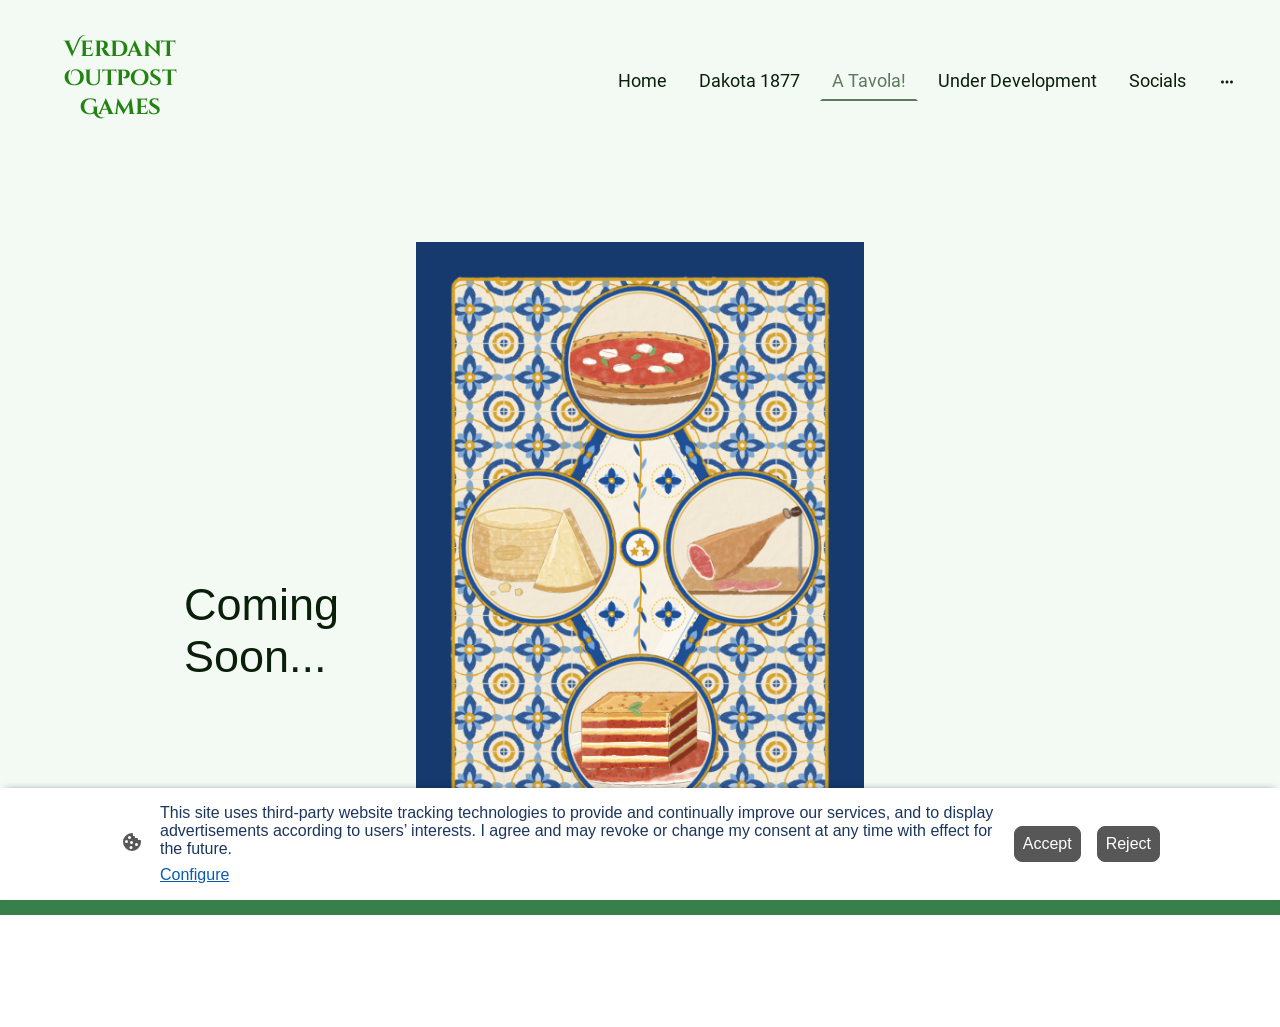
==== a-tavola/index.html @ 1d0cb4cb "Import static copy of verdantoutpost.com Mirror of the seven published pages from the IONOS website " ====
<!DOCTYPE html PUBLIC "-//W3C//DTD XHTML 1.1//EN"
   "http://www.w3.org/TR/xhtml11/DTD/xhtml11.dtd">
<html lang="en-GB">
<head>
	<meta charset="UTF-8" />
	<meta name="viewport" content="width=device-width, initial-scale=1" />
	<link rel="profile" href="https://gmpg.org/xfn/11" />
	<title>A Tavola!</title>
<meta name='robots' content='max-image-preview:large' />
<style id="wp-img-auto-sizes-contain-inline-css">
img:is([sizes=auto i],[sizes^="auto," i]){contain-intrinsic-size:3000px 1500px}
/*# sourceURL=wp-img-auto-sizes-contain-inline-css */
</style>
<style id="wp-emoji-styles-inline-css">

	img.wp-smiley, img.emoji {
		display: inline !important;
		border: none !important;
		box-shadow: none !important;
		height: 1em !important;
		width: 1em !important;
		margin: 0 0.07em !important;
		vertical-align: -0.1em !important;
		background: none !important;
		padding: 0 !important;
	}
/*# sourceURL=wp-emoji-styles-inline-css */
</style>
<style id="wp-block-library-inline-css">
:root{--wp-block-synced-color:#7a00df;--wp-block-synced-color--rgb:122,0,223;--wp-bound-block-color:var(--wp-block-synced-color);--wp-editor-canvas-background:#ddd;--wp-admin-theme-color:#007cba;--wp-admin-theme-color--rgb:0,124,186;--wp-admin-theme-color-darker-10:#006ba1;--wp-admin-theme-color-darker-10--rgb:0,107,160.5;--wp-admin-theme-color-darker-20:#005a87;--wp-admin-theme-color-darker-20--rgb:0,90,135;--wp-admin-border-width-focus:2px}@media (min-resolution:192dpi){:root{--wp-admin-border-width-focus:1.5px}}.wp-element-button{cursor:pointer}:root .has-very-light-gray-background-color{background-color:#eee}:root .has-very-dark-gray-background-color{background-color:#313131}:root .has-very-light-gray-color{color:#eee}:root .has-very-dark-gray-color{color:#313131}:root .has-vivid-green-cyan-to-vivid-cyan-blue-gradient-background{background:linear-gradient(135deg,#00d084,#0693e3)}:root .has-purple-crush-gradient-background{background:linear-gradient(135deg,#34e2e4,#4721fb 50%,#ab1dfe)}:root .has-hazy-dawn-gradient-background{background:linear-gradient(135deg,#faaca8,#dad0ec)}:root .has-subdued-olive-gradient-background{background:linear-gradient(135deg,#fafae1,#67a671)}:root .has-atomic-cream-gradient-background{background:linear-gradient(135deg,#fdd79a,#004a59)}:root .has-nightshade-gradient-background{background:linear-gradient(135deg,#330968,#31cdcf)}:root .has-midnight-gradient-background{background:linear-gradient(135deg,#020381,#2874fc)}:root{--wp--preset--font-size--normal:16px;--wp--preset--font-size--huge:42px}.has-regular-font-size{font-size:1em}.has-larger-font-size{font-size:2.625em}.has-normal-font-size{font-size:var(--wp--preset--font-size--normal)}.has-huge-font-size{font-size:var(--wp--preset--font-size--huge)}:root .has-text-align-center{text-align:center}:root .has-text-align-left{text-align:left}:root .has-text-align-right{text-align:right}.has-fit-text{white-space:nowrap!important}#end-resizable-editor-section{display:none}.aligncenter{clear:both}.items-justified-left{justify-content:flex-start}.items-justified-center{justify-content:center}.items-justified-right{justify-content:flex-end}.items-justified-space-between{justify-content:space-between}.screen-reader-text{word-wrap:normal!important;border:0;clip-path:inset(50%);height:1px;margin:-1px;overflow:hidden;padding:0;position:absolute;width:1px;word-break:normal!important}.screen-reader-text:focus{background-color:#ddd;clip-path:none;color:#444;display:block;font-size:1em;height:auto;left:5px;line-height:normal;padding:15px 23px 14px;text-decoration:none;top:5px;width:auto;z-index:100000}html :where(.has-border-color){border-style:solid}html :where([style^=border-color],[style*=";border-color"],[style*="; border-color"]){border-style:solid}html :where([style^=border-top-color],[style*=";border-top-color"],[style*="; border-top-color"]){border-top-style:solid}html :where([style^=border-right-color],[style*=";border-right-color"],[style*="; border-right-color"]){border-right-style:solid}html :where([style^=border-bottom-color],[style*=";border-bottom-color"],[style*="; border-bottom-color"]){border-bottom-style:solid}html :where([style^=border-left-color],[style*=";border-left-color"],[style*="; border-left-color"]){border-left-style:solid}html :where([style^=border-width],[style*=";border-width"],[style*="; border-width"]){border-style:solid}html :where([style^=border-top-width],[style*=";border-top-width"],[style*="; border-top-width"]){border-top-style:solid}html :where([style^=border-right-width],[style*=";border-right-width"],[style*="; border-right-width"]){border-right-style:solid}html :where([style^=border-bottom-width],[style*=";border-bottom-width"],[style*="; border-bottom-width"]){border-bottom-style:solid}html :where([style^=border-left-width],[style*=";border-left-width"],[style*="; border-left-width"]){border-left-style:solid}html :where(img[class*=wp-image-]){height:auto;max-width:100%}:where(figure){margin:0 0 1em}html :where(.is-position-sticky){--wp-admin--admin-bar--position-offset:var(--wp-admin--admin-bar--height,0px)}@media screen and (max-width:600px){html :where(.is-position-sticky){--wp-admin--admin-bar--position-offset:0px}}

/*# sourceURL=/wp-includes/css/dist/block-library/common.min.css */
</style>
<style id="classic-theme-styles-inline-css">
/*! This file is auto-generated */
.wp-block-button__link{color:#fff;background-color:#32373c;border-radius:9999px;box-shadow:none;text-decoration:none;padding:calc(.667em + 2px) calc(1.333em + 2px);font-size:1.125em}.wp-block-file__button{background:#32373c;color:#fff;text-decoration:none}
/*# sourceURL=/wp-includes/css/classic-themes.min.css */
</style>

<style id="global-styles-inline-css">
:root{--wp--preset--aspect-ratio--square: 1;--wp--preset--aspect-ratio--4-3: 4/3;--wp--preset--aspect-ratio--3-4: 3/4;--wp--preset--aspect-ratio--3-2: 3/2;--wp--preset--aspect-ratio--2-3: 2/3;--wp--preset--aspect-ratio--16-9: 16/9;--wp--preset--aspect-ratio--9-16: 9/16;--wp--preset--color--black: #000000;--wp--preset--color--cyan-bluish-gray: #abb8c3;--wp--preset--color--white: #ffffff;--wp--preset--color--pale-pink: #f78da7;--wp--preset--color--vivid-red: #cf2e2e;--wp--preset--color--luminous-vivid-orange: #ff6900;--wp--preset--color--luminous-vivid-amber: #fcb900;--wp--preset--color--light-green-cyan: #7bdcb5;--wp--preset--color--vivid-green-cyan: #00d084;--wp--preset--color--pale-cyan-blue: #8ed1fc;--wp--preset--color--vivid-cyan-blue: #0693e3;--wp--preset--color--vivid-purple: #9b51e0;--wp--preset--gradient--vivid-cyan-blue-to-vivid-purple: linear-gradient(135deg,rgb(6,147,227) 0%,rgb(155,81,224) 100%);--wp--preset--gradient--light-green-cyan-to-vivid-green-cyan: linear-gradient(135deg,rgb(122,220,180) 0%,rgb(0,208,130) 100%);--wp--preset--gradient--luminous-vivid-amber-to-luminous-vivid-orange: linear-gradient(135deg,rgb(252,185,0) 0%,rgb(255,105,0) 100%);--wp--preset--gradient--luminous-vivid-orange-to-vivid-red: linear-gradient(135deg,rgb(255,105,0) 0%,rgb(207,46,46) 100%);--wp--preset--gradient--very-light-gray-to-cyan-bluish-gray: linear-gradient(135deg,rgb(238,238,238) 0%,rgb(169,184,195) 100%);--wp--preset--gradient--cool-to-warm-spectrum: linear-gradient(135deg,rgb(74,234,220) 0%,rgb(151,120,209) 20%,rgb(207,42,186) 40%,rgb(238,44,130) 60%,rgb(251,105,98) 80%,rgb(254,248,76) 100%);--wp--preset--gradient--blush-light-purple: linear-gradient(135deg,rgb(255,206,236) 0%,rgb(152,150,240) 100%);--wp--preset--gradient--blush-bordeaux: linear-gradient(135deg,rgb(254,205,165) 0%,rgb(254,45,45) 50%,rgb(107,0,62) 100%);--wp--preset--gradient--luminous-dusk: linear-gradient(135deg,rgb(255,203,112) 0%,rgb(199,81,192) 50%,rgb(65,88,208) 100%);--wp--preset--gradient--pale-ocean: linear-gradient(135deg,rgb(255,245,203) 0%,rgb(182,227,212) 50%,rgb(51,167,181) 100%);--wp--preset--gradient--electric-grass: linear-gradient(135deg,rgb(202,248,128) 0%,rgb(113,206,126) 100%);--wp--preset--gradient--midnight: linear-gradient(135deg,rgb(2,3,129) 0%,rgb(40,116,252) 100%);--wp--preset--font-size--small: 13px;--wp--preset--font-size--medium: 20px;--wp--preset--font-size--large: 36px;--wp--preset--font-size--x-large: 42px;--wp--preset--spacing--20: 0.44rem;--wp--preset--spacing--30: 0.67rem;--wp--preset--spacing--40: 1rem;--wp--preset--spacing--50: 1.5rem;--wp--preset--spacing--60: 2.25rem;--wp--preset--spacing--70: 3.38rem;--wp--preset--spacing--80: 5.06rem;--wp--preset--shadow--natural: 6px 6px 9px rgba(0, 0, 0, 0.2);--wp--preset--shadow--deep: 12px 12px 50px rgba(0, 0, 0, 0.4);--wp--preset--shadow--sharp: 6px 6px 0px rgba(0, 0, 0, 0.2);--wp--preset--shadow--outlined: 6px 6px 0px -3px rgb(255, 255, 255), 6px 6px rgb(0, 0, 0);--wp--preset--shadow--crisp: 6px 6px 0px rgb(0, 0, 0);}.wp-block-button{--wp--preset--dimension--25: 25%;--wp--preset--dimension--50: 50%;--wp--preset--dimension--75: 75%;--wp--preset--dimension--100: 100%;}:where(body) { margin: 0; }:where(.is-layout-flex){gap: 0.5em;}:where(.is-layout-grid){gap: 0.5em;}body .is-layout-flex{display: flex;}.is-layout-flex{flex-wrap: wrap;align-items: center;}.is-layout-flex > :is(*, div){margin: 0;}body .is-layout-grid{display: grid;}.is-layout-grid > :is(*, div){margin: 0;}body{padding-top: 0px;padding-right: 0px;padding-bottom: 0px;padding-left: 0px;}:root :where(.wp-element-button, .wp-block-button__link){background-color: #32373c;border-width: 0;color: #fff;font-family: inherit;font-size: inherit;font-style: inherit;font-weight: inherit;letter-spacing: inherit;line-height: inherit;padding-top: calc(0.667em + 2px);padding-right: calc(1.333em + 2px);padding-bottom: calc(0.667em + 2px);padding-left: calc(1.333em + 2px);text-decoration: none;text-transform: inherit;}.has-black-color{color: var(--wp--preset--color--black) !important;}.has-cyan-bluish-gray-color{color: var(--wp--preset--color--cyan-bluish-gray) !important;}.has-white-color{color: var(--wp--preset--color--white) !important;}.has-pale-pink-color{color: var(--wp--preset--color--pale-pink) !important;}.has-vivid-red-color{color: var(--wp--preset--color--vivid-red) !important;}.has-luminous-vivid-orange-color{color: var(--wp--preset--color--luminous-vivid-orange) !important;}.has-luminous-vivid-amber-color{color: var(--wp--preset--color--luminous-vivid-amber) !important;}.has-light-green-cyan-color{color: var(--wp--preset--color--light-green-cyan) !important;}.has-vivid-green-cyan-color{color: var(--wp--preset--color--vivid-green-cyan) !important;}.has-pale-cyan-blue-color{color: var(--wp--preset--color--pale-cyan-blue) !important;}.has-vivid-cyan-blue-color{color: var(--wp--preset--color--vivid-cyan-blue) !important;}.has-vivid-purple-color{color: var(--wp--preset--color--vivid-purple) !important;}.has-black-background-color{background-color: var(--wp--preset--color--black) !important;}.has-cyan-bluish-gray-background-color{background-color: var(--wp--preset--color--cyan-bluish-gray) !important;}.has-white-background-color{background-color: var(--wp--preset--color--white) !important;}.has-pale-pink-background-color{background-color: var(--wp--preset--color--pale-pink) !important;}.has-vivid-red-background-color{background-color: var(--wp--preset--color--vivid-red) !important;}.has-luminous-vivid-orange-background-color{background-color: var(--wp--preset--color--luminous-vivid-orange) !important;}.has-luminous-vivid-amber-background-color{background-color: var(--wp--preset--color--luminous-vivid-amber) !important;}.has-light-green-cyan-background-color{background-color: var(--wp--preset--color--light-green-cyan) !important;}.has-vivid-green-cyan-background-color{background-color: var(--wp--preset--color--vivid-green-cyan) !important;}.has-pale-cyan-blue-background-color{background-color: var(--wp--preset--color--pale-cyan-blue) !important;}.has-vivid-cyan-blue-background-color{background-color: var(--wp--preset--color--vivid-cyan-blue) !important;}.has-vivid-purple-background-color{background-color: var(--wp--preset--color--vivid-purple) !important;}.has-black-border-color{border-color: var(--wp--preset--color--black) !important;}.has-cyan-bluish-gray-border-color{border-color: var(--wp--preset--color--cyan-bluish-gray) !important;}.has-white-border-color{border-color: var(--wp--preset--color--white) !important;}.has-pale-pink-border-color{border-color: var(--wp--preset--color--pale-pink) !important;}.has-vivid-red-border-color{border-color: var(--wp--preset--color--vivid-red) !important;}.has-luminous-vivid-orange-border-color{border-color: var(--wp--preset--color--luminous-vivid-orange) !important;}.has-luminous-vivid-amber-border-color{border-color: var(--wp--preset--color--luminous-vivid-amber) !important;}.has-light-green-cyan-border-color{border-color: var(--wp--preset--color--light-green-cyan) !important;}.has-vivid-green-cyan-border-color{border-color: var(--wp--preset--color--vivid-green-cyan) !important;}.has-pale-cyan-blue-border-color{border-color: var(--wp--preset--color--pale-cyan-blue) !important;}.has-vivid-cyan-blue-border-color{border-color: var(--wp--preset--color--vivid-cyan-blue) !important;}.has-vivid-purple-border-color{border-color: var(--wp--preset--color--vivid-purple) !important;}.has-vivid-cyan-blue-to-vivid-purple-gradient-background{background: var(--wp--preset--gradient--vivid-cyan-blue-to-vivid-purple) !important;}.has-light-green-cyan-to-vivid-green-cyan-gradient-background{background: var(--wp--preset--gradient--light-green-cyan-to-vivid-green-cyan) !important;}.has-luminous-vivid-amber-to-luminous-vivid-orange-gradient-background{background: var(--wp--preset--gradient--luminous-vivid-amber-to-luminous-vivid-orange) !important;}.has-luminous-vivid-orange-to-vivid-red-gradient-background{background: var(--wp--preset--gradient--luminous-vivid-orange-to-vivid-red) !important;}.has-very-light-gray-to-cyan-bluish-gray-gradient-background{background: var(--wp--preset--gradient--very-light-gray-to-cyan-bluish-gray) !important;}.has-cool-to-warm-spectrum-gradient-background{background: var(--wp--preset--gradient--cool-to-warm-spectrum) !important;}.has-blush-light-purple-gradient-background{background: var(--wp--preset--gradient--blush-light-purple) !important;}.has-blush-bordeaux-gradient-background{background: var(--wp--preset--gradient--blush-bordeaux) !important;}.has-luminous-dusk-gradient-background{background: var(--wp--preset--gradient--luminous-dusk) !important;}.has-pale-ocean-gradient-background{background: var(--wp--preset--gradient--pale-ocean) !important;}.has-electric-grass-gradient-background{background: var(--wp--preset--gradient--electric-grass) !important;}.has-midnight-gradient-background{background: var(--wp--preset--gradient--midnight) !important;}.has-small-font-size{font-size: var(--wp--preset--font-size--small) !important;}.has-medium-font-size{font-size: var(--wp--preset--font-size--medium) !important;}.has-large-font-size{font-size: var(--wp--preset--font-size--large) !important;}.has-x-large-font-size{font-size: var(--wp--preset--font-size--x-large) !important;}
/*# sourceURL=global-styles-inline-css */
</style>

<link rel='stylesheet' id='go-x-post-editor-css' href='../wp-content/plugins/go-x-post-editor/build/index-fe.css' media='all' />
<link rel='stylesheet' id='gox-style-0-css' href='../wp-content/uploads/go-x/style.css' media='all' />
<link rel="canonical" href="./" />
<link rel='shortlink' href='https://www.verdantoutpost.com/?p=291' />
				<script>
					window.goxwpDeployment=true;
				</script>
	<script type="application/ld+json">
                    {"@context":"https://schema.org","@type":"LocalBusiness","logo":"/-_-/resources/images/files/67120199-512e-4df1-809b-0810bfc0ea8a/b1674737-ef24-41eb-8ea8-cbc4cca74434?o=rs:fill:809:808:1:1/g:sm/","url":"https://verdantoutpost.com","name":"Verdant Outpost Games","sameAs":["","","","https://www.youtube.com/@verdant.outpost","https://www.facebook.com/people/Verdant-Outpost-Games/61590462296860/","","https://www.instagram.com/verdant.outpost/"],"email":"ericserra@verdantoutpost.com"}
                </script><meta name="description" content="A set of 40 italian dishes form a deck of cards that allows players to quickly learn to play 4 popular italian card games." /><meta property="og:image" content="../wp-content/uploads/go-x/u/72191930-62aa-4aa5-a026-ffb4e1412236/image.png" /><link rel="shortcut icon" href="../wp-content/uploads/go-x/u/78a9d674-a477-477f-a71c-d5888ab7f608/w16,h16,rtfit,bg,el1,ex1,fico/image.ico" type="image/x-icon" /><link rel="icon" href="../wp-content/uploads/go-x/u/78a9d674-a477-477f-a71c-d5888ab7f608/w16,h16,rtfit,bg,el1,ex1,fico/image.ico" type="image/x-icon" /><link rel="apple-touch-icon" sizes="180x180" href="../wp-content/uploads/go-x/u/78a9d674-a477-477f-a71c-d5888ab7f608/w180,h180,rtfit,bgdde1e5,el1,ex1,fpng/image.png" type="image/png" /><link rel="icon" type="image/png" sizes="32x32" href="../wp-content/uploads/go-x/u/78a9d674-a477-477f-a71c-d5888ab7f608/w32,h32,rtfit,bg,el1,ex1,fpng/image.png" type="image/png" /><link rel="icon" type="image/png" sizes="192x192" href="../wp-content/uploads/go-x/u/78a9d674-a477-477f-a71c-d5888ab7f608/w192,h192,rtfit,bg,el1,ex1,fpng/image.png" type="image/png" /><link rel="icon" type="image/png" sizes="16x16" href="../wp-content/uploads/go-x/u/78a9d674-a477-477f-a71c-d5888ab7f608/w16,h16,rtfit,bg,el1,ex1,fpng/image.png" type="image/png" /><style id="wp-custom-css">
@font-face{src:url(../wp-content/themes/gox/public/fonts/Roboto-latin_latin-ext-100.eot);src:local("Roboto Thin"),local("Roboto-Thin");src:url(../wp-content/themes/gox/public/fonts/Roboto-latin_latin-ext-100.eot) format("embedded-opentype");src:url(../wp-content/themes/gox/public/fonts/Roboto-latin_latin-ext-100.woff2) format("woff2");src:url(../wp-content/themes/gox/public/fonts/Roboto-latin_latin-ext-100.woff) format("woff");src:url(../wp-content/themes/gox/public/fonts/Roboto-latin_latin-ext-100.ttf) format("truetype");src:url(../wp-content/themes/gox/public/fonts/Roboto-latin_latin-ext-100.svg) format("svg");font-family:Roboto;font-style:normal;font-weight:100;src:url(../wp-content/themes/gox/public/fonts/Roboto-latin_latin-ext-100.woff) format("woff")}@font-face{src:url(../wp-content/themes/gox/public/fonts/Roboto-latin_latin-ext-100italic.eot);src:local("Roboto ThinItalic"),local("Roboto-ThinItalic");src:url(../wp-content/themes/gox/public/fonts/Roboto-latin_latin-ext-100italic.eot) format("embedded-opentype");src:url(../wp-content/themes/gox/public/fonts/Roboto-latin_latin-ext-100italic.woff2) format("woff2");src:url(../wp-content/themes/gox/public/fonts/Roboto-latin_latin-ext-100italic.woff) format("woff");src:url(../wp-content/themes/gox/public/fonts/Roboto-latin_latin-ext-100italic.ttf) format("truetype");src:url(../wp-content/themes/gox/public/fonts/Roboto-latin_latin-ext-100italic.svg) format("svg");font-family:Roboto;font-style:italic;font-weight:100;src:url(../wp-content/themes/gox/public/fonts/Roboto-latin_latin-ext-100italic.woff) format("woff")}@font-face{src:url(../wp-content/themes/gox/public/fonts/Roboto-latin_latin-ext-200.eot);src:local("Roboto ExtraLight"),local("Roboto-ExtraLight");src:url(../wp-content/themes/gox/public/fonts/Roboto-latin_latin-ext-200.eot) format("embedded-opentype");src:url(../wp-content/themes/gox/public/fonts/Roboto-latin_latin-ext-200.woff2) format("woff2");src:url(../wp-content/themes/gox/public/fonts/Roboto-latin_latin-ext-200.woff) format("woff");src:url(../wp-content/themes/gox/public/fonts/Roboto-latin_latin-ext-200.ttf) format("truetype");src:url(../wp-content/themes/gox/public/fonts/Roboto-latin_latin-ext-200.svg) format("svg");font-family:Roboto;font-style:normal;font-weight:200;src:url(../wp-content/themes/gox/public/fonts/Roboto-latin_latin-ext-200.woff) format("woff")}@font-face{src:url(../wp-content/themes/gox/public/fonts/Roboto-latin_latin-ext-200italic.eot);src:local("Roboto ExtraLightItalic"),local("Roboto-ExtraLightItalic");src:url(../wp-content/themes/gox/public/fonts/Roboto-latin_latin-ext-200italic.eot) format("embedded-opentype");src:url(../wp-content/themes/gox/public/fonts/Roboto-latin_latin-ext-200italic.woff2) format("woff2");src:url(../wp-content/themes/gox/public/fonts/Roboto-latin_latin-ext-200italic.woff) format("woff");src:url(../wp-content/themes/gox/public/fonts/Roboto-latin_latin-ext-200italic.ttf) format("truetype");src:url(../wp-content/themes/gox/public/fonts/Roboto-latin_latin-ext-200italic.svg) format("svg");font-family:Roboto;font-style:italic;font-weight:200;src:url(../wp-content/themes/gox/public/fonts/Roboto-latin_latin-ext-200italic.woff) format("woff")}@font-face{src:url(../wp-content/themes/gox/public/fonts/Roboto-latin_latin-ext-300.eot);src:local("Roboto Light"),local("Roboto-Light");src:url(../wp-content/themes/gox/public/fonts/Roboto-latin_latin-ext-300.eot) format("embedded-opentype");src:url(../wp-content/themes/gox/public/fonts/Roboto-latin_latin-ext-300.woff2) format("woff2");src:url(../wp-content/themes/gox/public/fonts/Roboto-latin_latin-ext-300.woff) format("woff");src:url(../wp-content/themes/gox/public/fonts/Roboto-latin_latin-ext-300.ttf) format("truetype");src:url(../wp-content/themes/gox/public/fonts/Roboto-latin_latin-ext-300.svg) format("svg");font-family:Roboto;font-style:normal;font-weight:300;src:url(../wp-content/themes/gox/public/fonts/Roboto-latin_latin-ext-300.woff) format("woff")}@font-face{src:url(../wp-content/themes/gox/public/fonts/Roboto-latin_latin-ext-300italic.eot);src:local("Roboto LightItalic"),local("Roboto-LightItalic");src:url(../wp-content/themes/gox/public/fonts/Roboto-latin_latin-ext-300italic.eot) format("embedded-opentype");src:url(../wp-content/themes/gox/public/fonts/Roboto-latin_latin-ext-300italic.woff2) format("woff2");src:url(../wp-content/themes/gox/public/fonts/Roboto-latin_latin-ext-300italic.woff) format("woff");src:url(../wp-content/themes/gox/public/fonts/Roboto-latin_latin-ext-300italic.ttf) format("truetype");src:url(../wp-content/themes/gox/public/fonts/Roboto-latin_latin-ext-300italic.svg) format("svg");font-family:Roboto;font-style:italic;font-weight:300;src:url(../wp-content/themes/gox/public/fonts/Roboto-latin_latin-ext-300italic.woff) format("woff")}@font-face{src:url(../wp-content/themes/gox/public/fonts/Roboto-latin_latin-ext-regular.eot);src:local("Roboto Regular"),local("Roboto-Regular");src:url(../wp-content/themes/gox/public/fonts/Roboto-latin_latin-ext-regular.eot) format("embedded-opentype");src:url(../wp-content/themes/gox/public/fonts/Roboto-latin_latin-ext-regular.woff2) format("woff2");src:url(../wp-content/themes/gox/public/fonts/Roboto-latin_latin-ext-regular.woff) format("woff");src:url(../wp-content/themes/gox/public/fonts/Roboto-latin_latin-ext-regular.ttf) format("truetype");src:url(../wp-content/themes/gox/public/fonts/Roboto-latin_latin-ext-regular.svg) format("svg");font-family:Roboto;font-style:normal;font-weight:400;src:url(../wp-content/themes/gox/public/fonts/Roboto-latin_latin-ext-regular.woff) format("woff")}@font-face{src:url(../wp-content/themes/gox/public/fonts/Roboto-latin_latin-ext-italic.eot);src:local("Roboto Italic"),local("Roboto-Italic");src:url(../wp-content/themes/gox/public/fonts/Roboto-latin_latin-ext-italic.eot) format("embedded-opentype");src:url(../wp-content/themes/gox/public/fonts/Roboto-latin_latin-ext-italic.woff2) format("woff2");src:url(../wp-content/themes/gox/public/fonts/Roboto-latin_latin-ext-italic.woff) format("woff");src:url(../wp-content/themes/gox/public/fonts/Roboto-latin_latin-ext-italic.ttf) format("truetype");src:url(../wp-content/themes/gox/public/fonts/Roboto-latin_latin-ext-italic.svg) format("svg");font-family:Roboto;font-style:italic;font-weight:400;src:url(../wp-content/themes/gox/public/fonts/Roboto-latin_latin-ext-italic.woff) format("woff")}@font-face{src:url(../wp-content/themes/gox/public/fonts/Roboto-latin_latin-ext-500.eot);src:local("Roboto Medium"),local("Roboto-Medium");src:url(../wp-content/themes/gox/public/fonts/Roboto-latin_latin-ext-500.eot) format("embedded-opentype");src:url(../wp-content/themes/gox/public/fonts/Roboto-latin_latin-ext-500.woff2) format("woff2");src:url(../wp-content/themes/gox/public/fonts/Roboto-latin_latin-ext-500.woff) format("woff");src:url(../wp-content/themes/gox/public/fonts/Roboto-latin_latin-ext-500.ttf) format("truetype");src:url(../wp-content/themes/gox/public/fonts/Roboto-latin_latin-ext-500.svg) format("svg");font-family:Roboto;font-style:normal;font-weight:500;src:url(../wp-content/themes/gox/public/fonts/Roboto-latin_latin-ext-500.woff) format("woff")}@font-face{src:url(../wp-content/themes/gox/public/fonts/Roboto-latin_latin-ext-500italic.eot);src:local("Roboto MediumItalic"),local("Roboto-MediumItalic");src:url(../wp-content/themes/gox/public/fonts/Roboto-latin_latin-ext-500italic.eot) format("embedded-opentype");src:url(../wp-content/themes/gox/public/fonts/Roboto-latin_latin-ext-500italic.woff2) format("woff2");src:url(../wp-content/themes/gox/public/fonts/Roboto-latin_latin-ext-500italic.woff) format("woff");src:url(../wp-content/themes/gox/public/fonts/Roboto-latin_latin-ext-500italic.ttf) format("truetype");src:url(../wp-content/themes/gox/public/fonts/Roboto-latin_latin-ext-500italic.svg) format("svg");font-family:Roboto;font-style:italic;font-weight:500;src:url(../wp-content/themes/gox/public/fonts/Roboto-latin_latin-ext-500italic.woff) format("woff")}@font-face{src:url(../wp-content/themes/gox/public/fonts/Roboto-latin_latin-ext-600.eot);src:local("Roboto SemiBold"),local("Roboto-SemiBold");src:url(../wp-content/themes/gox/public/fonts/Roboto-latin_latin-ext-600.eot) format("embedded-opentype");src:url(../wp-content/themes/gox/public/fonts/Roboto-latin_latin-ext-600.woff2) format("woff2");src:url(../wp-content/themes/gox/public/fonts/Roboto-latin_latin-ext-600.woff) format("woff");src:url(../wp-content/themes/gox/public/fonts/Roboto-latin_latin-ext-600.ttf) format("truetype");src:url(../wp-content/themes/gox/public/fonts/Roboto-latin_latin-ext-600.svg) format("svg");font-family:Roboto;font-style:normal;font-weight:600;src:url(../wp-content/themes/gox/public/fonts/Roboto-latin_latin-ext-600.woff) format("woff")}@font-face{src:url(../wp-content/themes/gox/public/fonts/Roboto-latin_latin-ext-600italic.eot);src:local("Roboto SemiBoldItalic"),local("Roboto-SemiBoldItalic");src:url(../wp-content/themes/gox/public/fonts/Roboto-latin_latin-ext-600italic.eot) format("embedded-opentype");src:url(../wp-content/themes/gox/public/fonts/Roboto-latin_latin-ext-600italic.woff2) format("woff2");src:url(../wp-content/themes/gox/public/fonts/Roboto-latin_latin-ext-600italic.woff) format("woff");src:url(../wp-content/themes/gox/public/fonts/Roboto-latin_latin-ext-600italic.ttf) format("truetype");src:url(../wp-content/themes/gox/public/fonts/Roboto-latin_latin-ext-600italic.svg) format("svg");font-family:Roboto;font-style:italic;font-weight:600;src:url(../wp-content/themes/gox/public/fonts/Roboto-latin_latin-ext-600italic.woff) format("woff")}@font-face{src:url(../wp-content/themes/gox/public/fonts/Roboto-latin_latin-ext-700.eot);src:local("Roboto Bold"),local("Roboto-Bold");src:url(../wp-content/themes/gox/public/fonts/Roboto-latin_latin-ext-700.eot) format("embedded-opentype");src:url(../wp-content/themes/gox/public/fonts/Roboto-latin_latin-ext-700.woff2) format("woff2");src:url(../wp-content/themes/gox/public/fonts/Roboto-latin_latin-ext-700.woff) format("woff");src:url(../wp-content/themes/gox/public/fonts/Roboto-latin_latin-ext-700.ttf) format("truetype");src:url(../wp-content/themes/gox/public/fonts/Roboto-latin_latin-ext-700.svg) format("svg");font-family:Roboto;font-style:normal;font-weight:700;src:url(../wp-content/themes/gox/public/fonts/Roboto-latin_latin-ext-700.woff) format("woff")}@font-face{src:url(../wp-content/themes/gox/public/fonts/Roboto-latin_latin-ext-700italic.eot);src:local("Roboto BoldItalic"),local("Roboto-BoldItalic");src:url(../wp-content/themes/gox/public/fonts/Roboto-latin_latin-ext-700italic.eot) format("embedded-opentype");src:url(../wp-content/themes/gox/public/fonts/Roboto-latin_latin-ext-700italic.woff2) format("woff2");src:url(../wp-content/themes/gox/public/fonts/Roboto-latin_latin-ext-700italic.woff) format("woff");src:url(../wp-content/themes/gox/public/fonts/Roboto-latin_latin-ext-700italic.ttf) format("truetype");src:url(../wp-content/themes/gox/public/fonts/Roboto-latin_latin-ext-700italic.svg) format("svg");font-family:Roboto;font-style:italic;font-weight:700;src:url(../wp-content/themes/gox/public/fonts/Roboto-latin_latin-ext-700italic.woff) format("woff")}@font-face{src:url(../wp-content/themes/gox/public/fonts/Roboto-latin_latin-ext-800.eot);src:local("Roboto ExtraBold"),local("Roboto-ExtraBold");src:url(../wp-content/themes/gox/public/fonts/Roboto-latin_latin-ext-800.eot) format("embedded-opentype");src:url(../wp-content/themes/gox/public/fonts/Roboto-latin_latin-ext-800.woff2) format("woff2");src:url(../wp-content/themes/gox/public/fonts/Roboto-latin_latin-ext-800.woff) format("woff");src:url(../wp-content/themes/gox/public/fonts/Roboto-latin_latin-ext-800.ttf) format("truetype");src:url(../wp-content/themes/gox/public/fonts/Roboto-latin_latin-ext-800.svg) format("svg");font-family:Roboto;font-style:normal;font-weight:800;src:url(../wp-content/themes/gox/public/fonts/Roboto-latin_latin-ext-800.woff) format("woff")}@font-face{src:url(../wp-content/themes/gox/public/fonts/Roboto-latin_latin-ext-800italic.eot);src:local("Roboto ExtraBoldItalic"),local("Roboto-ExtraBoldItalic");src:url(../wp-content/themes/gox/public/fonts/Roboto-latin_latin-ext-800italic.eot) format("embedded-opentype");src:url(../wp-content/themes/gox/public/fonts/Roboto-latin_latin-ext-800italic.woff2) format("woff2");src:url(../wp-content/themes/gox/public/fonts/Roboto-latin_latin-ext-800italic.woff) format("woff");src:url(../wp-content/themes/gox/public/fonts/Roboto-latin_latin-ext-800italic.ttf) format("truetype");src:url(../wp-content/themes/gox/public/fonts/Roboto-latin_latin-ext-800italic.svg) format("svg");font-family:Roboto;font-style:italic;font-weight:800;src:url(../wp-content/themes/gox/public/fonts/Roboto-latin_latin-ext-800italic.woff) format("woff")}@font-face{src:url(../wp-content/themes/gox/public/fonts/Roboto-latin_latin-ext-900.eot);src:local("Roboto Black"),local("Roboto-Black");src:url(../wp-content/themes/gox/public/fonts/Roboto-latin_latin-ext-900.eot) format("embedded-opentype");src:url(../wp-content/themes/gox/public/fonts/Roboto-latin_latin-ext-900.woff2) format("woff2");src:url(../wp-content/themes/gox/public/fonts/Roboto-latin_latin-ext-900.woff) format("woff");src:url(../wp-content/themes/gox/public/fonts/Roboto-latin_latin-ext-900.ttf) format("truetype");src:url(../wp-content/themes/gox/public/fonts/Roboto-latin_latin-ext-900.svg) format("svg");font-family:Roboto;font-style:normal;font-weight:900;src:url(../wp-content/themes/gox/public/fonts/Roboto-latin_latin-ext-900.woff) format("woff")}@font-face{src:url(../wp-content/themes/gox/public/fonts/Roboto-latin_latin-ext-900italic.eot);src:local("Roboto BlackItalic"),local("Roboto-BlackItalic");src:url(../wp-content/themes/gox/public/fonts/Roboto-latin_latin-ext-900italic.eot) format("embedded-opentype");src:url(../wp-content/themes/gox/public/fonts/Roboto-latin_latin-ext-900italic.woff2) format("woff2");src:url(../wp-content/themes/gox/public/fonts/Roboto-latin_latin-ext-900italic.woff) format("woff");src:url(../wp-content/themes/gox/public/fonts/Roboto-latin_latin-ext-900italic.ttf) format("truetype");src:url(../wp-content/themes/gox/public/fonts/Roboto-latin_latin-ext-900italic.svg) format("svg");font-family:Roboto;font-style:italic;font-weight:900;src:url(../wp-content/themes/gox/public/fonts/Roboto-latin_latin-ext-900italic.woff) format("woff")}.accessNavigationLink{font-family:'Open Sans',sans-serif;border-radius:8px;text-align:center;padding:13px 0;color:#00f;font-size:16px;font-weight:700;width:100%;top:-50px;position:absolute;text-decoration:none;opacity:0}.accessNavigationLink:focus-visible{top:5px;outline:2px solid #00f;outline-offset:2px;box-shadow:0 0 0 2px #fff;left:6px;width:calc(100% - 6px);position:static;display:block;margin-top:5px;margin-left:6px;background-color:#fff;opacity:1}.accessNavigationList{margin:0;list-style:none;padding:0;z-index:1;position:relative}.animation-flip-top:not(.is-visible){visibility:hidden}.theming-theme-accent1-sticky{color:#fff!important}.theming-theme-accent2-sticky{color:#fff!important}.theming-theme-accent3-sticky{color:#fff!important}.theming-theme-light-sticky{color:#fff!important}.theming-theme-dark-sticky{color:#0a1f0a!important}.theming-basic-Grey-sticky{color:#fff!important}.theming-basic-Red-sticky{color:#fff!important}.theming-basic-Orange-sticky{color:#fff!important}.theming-basic-Yellow-sticky{color:#fff!important}.theming-basic-Green-sticky{color:#fff!important}.theming-basic-Cyan-sticky{color:#fff!important}.theming-basic-Blue-sticky{color:#fff!important}.theming-basic-Purple-sticky{color:#fff!important}@media (min-width:768px) and (max-width:1023.95px){.grid-row-4c44d26b-8f64-4a42-87b0-b59764cbb7b9{flex-direction:column!important}}@font-face{src:url(../wp-content/themes/gox/public/fonts/CinzelDecorative-latin_latin-ext-regular.eot);src:local("CinzelDecorative Regular"),local("CinzelDecorative-Regular");src:url(../wp-content/themes/gox/public/fonts/CinzelDecorative-latin_latin-ext-regular.eot) format("embedded-opentype");src:url(../wp-content/themes/gox/public/fonts/CinzelDecorative-latin_latin-ext-regular.woff2) format("woff2");src:url(../wp-content/themes/gox/public/fonts/CinzelDecorative-latin_latin-ext-regular.woff) format("woff");src:url(../wp-content/themes/gox/public/fonts/CinzelDecorative-latin_latin-ext-regular.ttf) format("truetype");src:url(../wp-content/themes/gox/public/fonts/CinzelDecorative-latin_latin-ext-regular.svg) format("svg");font-family:CinzelDecorative;font-style:normal;font-weight:400;src:url(../wp-content/themes/gox/public/fonts/CinzelDecorative-latin_latin-ext-regular.woff) format("woff")}@font-face{src:url(../wp-content/themes/gox/public/fonts/CinzelDecorative-latin_latin-ext-700.eot);src:local("CinzelDecorative Bold"),local("CinzelDecorative-Bold");src:url(../wp-content/themes/gox/public/fonts/CinzelDecorative-latin_latin-ext-700.eot) format("embedded-opentype");src:url(../wp-content/themes/gox/public/fonts/CinzelDecorative-latin_latin-ext-700.woff2) format("woff2");src:url(../wp-content/themes/gox/public/fonts/CinzelDecorative-latin_latin-ext-700.woff) format("woff");src:url(../wp-content/themes/gox/public/fonts/CinzelDecorative-latin_latin-ext-700.ttf) format("truetype");src:url(../wp-content/themes/gox/public/fonts/CinzelDecorative-latin_latin-ext-700.svg) format("svg");font-family:CinzelDecorative;font-style:normal;font-weight:700;src:url(../wp-content/themes/gox/public/fonts/CinzelDecorative-latin_latin-ext-700.woff) format("woff")}@font-face{src:url(../wp-content/themes/gox/public/fonts/CinzelDecorative-latin_latin-ext-900.eot);src:local("CinzelDecorative Black"),local("CinzelDecorative-Black");src:url(../wp-content/themes/gox/public/fonts/CinzelDecorative-latin_latin-ext-900.eot) format("embedded-opentype");src:url(../wp-content/themes/gox/public/fonts/CinzelDecorative-latin_latin-ext-900.woff2) format("woff2");src:url(../wp-content/themes/gox/public/fonts/CinzelDecorative-latin_latin-ext-900.woff) format("woff");src:url(../wp-content/themes/gox/public/fonts/CinzelDecorative-latin_latin-ext-900.ttf) format("truetype");src:url(../wp-content/themes/gox/public/fonts/CinzelDecorative-latin_latin-ext-900.svg) format("svg");font-family:CinzelDecorative;font-style:normal;font-weight:900;src:url(../wp-content/themes/gox/public/fonts/CinzelDecorative-latin_latin-ext-900.woff) format("woff")}.logo-5e765aec-e918-4b75-b4be-4928e28b4789 .theming-theme-accent1{color:#397f4a!important}.logo-5e765aec-e918-4b75-b4be-4928e28b4789 .theming-theme-accent2{color:#896d35!important}.logo-5e765aec-e918-4b75-b4be-4928e28b4789 .theming-theme-accent3{color:#487c4e!important}.logo-5e765aec-e918-4b75-b4be-4928e28b4789 .theming-theme-light{color:#5f775f!important}.logo-5e765aec-e918-4b75-b4be-4928e28b4789 .theming-theme-dark{color:#0a1f0a!important}.logo-5e765aec-e918-4b75-b4be-4928e28b4789 .theming-basic-Grey{color:#717171!important}.logo-5e765aec-e918-4b75-b4be-4928e28b4789 .theming-basic-Red{color:#e0110c!important}.logo-5e765aec-e918-4b75-b4be-4928e28b4789 .theming-basic-Orange{color:#b65503!important}.logo-5e765aec-e918-4b75-b4be-4928e28b4789 .theming-basic-Yellow{color:#8a6e00!important}.logo-5e765aec-e918-4b75-b4be-4928e28b4789 .theming-basic-Green{color:#228312!important}.logo-5e765aec-e918-4b75-b4be-4928e28b4789 .theming-basic-Cyan{color:#007c94!important}.logo-5e765aec-e918-4b75-b4be-4928e28b4789 .theming-basic-Blue{color:#1414c9!important}.logo-5e765aec-e918-4b75-b4be-4928e28b4789 .theming-basic-Purple{color:#941196!important}@media (min-width:0px) and (max-width:767.95px){.module-container-883905e5-196a-4209-9028-cdec4acdceca{display:none!important}}@media (min-width:768px) and (max-width:1023.95px){.module-container-883905e5-196a-4209-9028-cdec4acdceca{display:none!important}}@media (min-width:0px) and (max-width:767.95px){.module-container-1ebc2bbe-337c-4b11-a6e8-cc84129c9b44{min-height:32px!important}}@media (min-width:768px) and (max-width:1023.95px){.module-container-1ebc2bbe-337c-4b11-a6e8-cc84129c9b44{min-height:32px!important}}.downloadWarningOverlay{position:fixed;z-index:1000;left:0;top:0;width:100%;height:100%;background-color:rgba(0,0,0,.65);display:none}.downloadWarningModal{background-color:#fff;position:fixed;left:50%;top:50%;transform:translate(-50%,-50%);max-width:480px;width:calc(100% - 10px);padding:24px 36px;pointer-events:none;opacity:0;transition:all .3s ease-in-out;z-index:1001;border-radius:8px}.downladWarningBtnContainer{margin-top:24px;display:flex;justify-content:center}.downladWarningBtnContainer a:focus,.downladWarningBtnContainer button:focus{outline:2px solid #00f;outline-offset:2px;box-shadow:0 0 0 2px #fff}.downladWarningBtn{min-width:60px;cursor:pointer;display:inline-block;padding:9px 18px;font-size:14px;margin-top:8px;word-break:break-word;font-weight:400;border-radius:5px;margin:0 8px;overflow-wrap:break-word;border:none;display:flex;align-items:center;position:relative}.downladWarningBtn a[data-link-type=document]{position:absolute;display:block;left:0;top:0;width:100%;height:100%}.showElement{display:block}.hideElement{display:none}.showModal{opacity:1;pointer-events:auto}@media screen and (max-width:450px){.downladWarningBtnContainer{align-items:center;flex-direction:column-reverse}.downladWarningBtn{margin:10px;justify-content:center}}.download-warning-modal-font{font-family:Roboto;font-size:18px;font-weight:400;word-wrap:break-word;overflow-wrap:break-word}.download-warning-button-font{font-family:Roboto;font-size:18px;font-weight:400;word-wrap:break-word;overflow-wrap:break-word}@media (min-width:768px) and (max-width:1023.95px){.grid-row-a412c39b-7bb5-44c6-a77d-a75f9a108096{order:-1!important}}@media (min-width:1024px){.grid-row-a412c39b-7bb5-44c6-a77d-a75f9a108096{order:-1!important}}@media (min-width:768px) and (max-width:1023.95px){.grid-column-6c4b3308-1389-4c0b-8d69-f4cbde350b32{order:1!important}}@media (min-width:768px) and (max-width:1023.95px){.grid-row-31f54be3-4ec7-4d7b-98ca-a68578175af2{margin-top:-152px!important}}@media (min-width:1024px){.grid-row-31f54be3-4ec7-4d7b-98ca-a68578175af2{margin-top:-336px!important}}.heading-module-d35969b7-b9ba-4b87-adc2-a89b5b06877d .theming-theme-accent1{color:#397f4a!important}.heading-module-d35969b7-b9ba-4b87-adc2-a89b5b06877d .theming-theme-accent2{color:#896d35!important}.heading-module-d35969b7-b9ba-4b87-adc2-a89b5b06877d .theming-theme-accent3{color:#487c4e!important}.heading-module-d35969b7-b9ba-4b87-adc2-a89b5b06877d .theming-theme-light{color:#5f775f!important}.heading-module-d35969b7-b9ba-4b87-adc2-a89b5b06877d .theming-theme-dark{color:#0a1f0a!important}.heading-module-d35969b7-b9ba-4b87-adc2-a89b5b06877d .theming-basic-Grey{color:#717171!important}.heading-module-d35969b7-b9ba-4b87-adc2-a89b5b06877d .theming-basic-Red{color:#e0110c!important}.heading-module-d35969b7-b9ba-4b87-adc2-a89b5b06877d .theming-basic-Orange{color:#b65503!important}.heading-module-d35969b7-b9ba-4b87-adc2-a89b5b06877d .theming-basic-Yellow{color:#8a6e00!important}.heading-module-d35969b7-b9ba-4b87-adc2-a89b5b06877d .theming-basic-Green{color:#228312!important}.heading-module-d35969b7-b9ba-4b87-adc2-a89b5b06877d .theming-basic-Cyan{color:#007c94!important}.heading-module-d35969b7-b9ba-4b87-adc2-a89b5b06877d .theming-basic-Blue{color:#1414c9!important}.heading-module-d35969b7-b9ba-4b87-adc2-a89b5b06877d .theming-basic-Purple{color:#941196!important}.text-895ab454-ea8d-4a35-8b87-5249114ab179 .theming-theme-accent1{color:#ebfdee!important}.text-895ab454-ea8d-4a35-8b87-5249114ab179 .theming-theme-accent2{color:#fdf8f0!important}.text-895ab454-ea8d-4a35-8b87-5249114ab179 .theming-theme-accent3{color:#eefcef!important}.text-895ab454-ea8d-4a35-8b87-5249114ab179 .theming-theme-light{color:#f3faf3!important}.text-895ab454-ea8d-4a35-8b87-5249114ab179 .theming-theme-dark{color:#ecfdec!important}.text-895ab454-ea8d-4a35-8b87-5249114ab179 .theming-basic-Grey{color:#f8f8f8!important}.text-895ab454-ea8d-4a35-8b87-5249114ab179 .theming-basic-Red{color:#fff6f6!important}.text-895ab454-ea8d-4a35-8b87-5249114ab179 .theming-basic-Orange{color:#fff7f5!important}.text-895ab454-ea8d-4a35-8b87-5249114ab179 .theming-basic-Yellow{color:#fff8eb!important}.text-895ab454-ea8d-4a35-8b87-5249114ab179 .theming-basic-Green{color:#e7ffe6!important}.text-895ab454-ea8d-4a35-8b87-5249114ab179 .theming-basic-Cyan{color:#effaff!important}.text-895ab454-ea8d-4a35-8b87-5249114ab179 .theming-basic-Blue{color:#f8f8ff!important}.text-895ab454-ea8d-4a35-8b87-5249114ab179 .theming-basic-Purple{color:#fef6ff!important}:root{--theme-bodyBackground-color:#F3FAF3;--theme-bodyText-color:#0A1F0A;--theme-h1-color:#63A76A;--theme-h2-color:#63A76A;--theme-h3-color:#63A76A;--theme-h4-color:#63A76A;--theme-h5-color:#0A1F0A;--theme-h6-color:#0A1F0A;--theme-link-color:#63A76A;--theme-button-color:#397F4A;--theme-navigationActive-color:#ebbc61;--theme-heading-font-sizes-large-h1-size:45px;--theme-heading-font-sizes-large-h2-size:37px;--theme-heading-font-sizes-large-h3-size:31px;--theme-heading-font-sizes-large-h4-size:26px;--theme-heading-font-sizes-large-h5-size:22px;--theme-heading-font-sizes-large-h6-size:18px;--theme-heading-font-sizes-small-h1-size:35px;--theme-heading-font-sizes-small-h2-size:29px;--theme-heading-font-sizes-small-h3-size:24px;--theme-heading-font-sizes-small-h4-size:20px;--theme-heading-font-sizes-small-h5-size:16px;--theme-heading-font-sizes-small-h6-size:14px;--theme-heading-font-sizes-medium-h1-size:40px;--theme-heading-font-sizes-medium-h2-size:33px;--theme-heading-font-sizes-medium-h3-size:28px;--theme-heading-font-sizes-medium-h4-size:23px;--theme-heading-font-sizes-medium-h5-size:19px;--theme-heading-font-sizes-medium-h6-size:16px;--theme-heading-font-family:Arial;--theme-body-font-sizes-large-body-size:18px;--theme-body-font-sizes-large-button-size:18px;--theme-body-font-sizes-small-body-size:14px;--theme-body-font-sizes-small-button-size:14px;--theme-body-font-sizes-medium-body-size:16px;--theme-body-font-sizes-medium-button-size:16px;--theme-body-font-family:Roboto}
</style>
</head>
<body class="wp-singular page-template-default page page-id-291 wp-theme-gox no-sidebar">
	<!-- #root -->
<div id="root">
<link rel="preload" as="image" imagesrcset="/wp-content/uploads/go-x/u/72191930-62aa-4aa5-a026-ffb4e1412236/l0,t0,w822,h1122/image-480x655.png 480w,/wp-content/uploads/go-x/u/72191930-62aa-4aa5-a026-ffb4e1412236/l0,t0,w822,h1122/image-320x437.png 320w,/wp-content/uploads/go-x/u/72191930-62aa-4aa5-a026-ffb4e1412236/l0,t0,w822,h1122/image-455x621.png 455w,/wp-content/uploads/go-x/u/72191930-62aa-4aa5-a026-ffb4e1412236/l0,t0,w822,h1122/image-256x349.png 256w,/wp-content/uploads/go-x/u/72191930-62aa-4aa5-a026-ffb4e1412236/l0,t0,w822,h1122/image-768x1048.png 768w,/wp-content/uploads/go-x/u/72191930-62aa-4aa5-a026-ffb4e1412236/l0,t0,w822,h1122/image-375x512.png 375w" imagesizes="(min-width: 1024px) 480px,(min-width: 960px) 320px,(min-width: 768px) 33vw,(min-width: 0px) 100vw"/><!-- wp:go-x/page {"classes":"page-root","styles":{"u002du002dpage-background-color":"#F3FAF3","u002du002dpage-color":"#0A1F0A","u002du002dtheme-fonts-pair-body-sizes-large-body-size":"18px","u002du002dtheme-fonts-pair-body-sizes-large-button-size":"18px","u002du002dtheme-fonts-pair-body-sizes-small-body-size":"14px","u002du002dtheme-fonts-pair-body-sizes-small-button-size":"14px","u002du002dtheme-fonts-pair-body-sizes-medium-body-size":"16px","u002du002dtheme-fonts-pair-body-sizes-medium-button-size":"16px","u002du002dtheme-fonts-pair-body-family":"Roboto","u002du002dtheme-fonts-pair-heading-sizes-large-h1-size":"45px","u002du002dtheme-fonts-pair-heading-sizes-large-h2-size":"37px","u002du002dtheme-fonts-pair-heading-sizes-large-h3-size":"31px","u002du002dtheme-fonts-pair-heading-sizes-large-h4-size":"26px","u002du002dtheme-fonts-pair-heading-sizes-large-h5-size":"22px","u002du002dtheme-fonts-pair-heading-sizes-large-h6-size":"18px","u002du002dtheme-fonts-pair-heading-sizes-small-h1-size":"35px","u002du002dtheme-fonts-pair-heading-sizes-small-h2-size":"29px","u002du002dtheme-fonts-pair-heading-sizes-small-h3-size":"24px","u002du002dtheme-fonts-pair-heading-sizes-small-h4-size":"20px","u002du002dtheme-fonts-pair-heading-sizes-small-h5-size":"16px","u002du002dtheme-fonts-pair-heading-sizes-small-h6-size":"14px","u002du002dtheme-fonts-pair-heading-sizes-medium-h1-size":"40px","u002du002dtheme-fonts-pair-heading-sizes-medium-h2-size":"33px","u002du002dtheme-fonts-pair-heading-sizes-medium-h3-size":"28px","u002du002dtheme-fonts-pair-heading-sizes-medium-h4-size":"23px","u002du002dtheme-fonts-pair-heading-sizes-medium-h5-size":"19px","u002du002dtheme-fonts-pair-heading-sizes-medium-h6-size":"16px","u002du002dtheme-fonts-pair-heading-family":"Arial","u002du002dtheme-fonts-sizeType":"large","u002du002dtheme-colors-palette-dark":"#0A1F0A","u002du002dtheme-colors-palette-type":"custom","u002du002dtheme-colors-palette-light":"#F3FAF3","u002du002dtheme-colors-palette-accent1":"#397F4A","u002du002dtheme-colors-palette-accent2":"#ebbc61","u002du002dtheme-colors-palette-accent3":"#63A76A","u002du002dtheme-colors-contrast":"high","u002du002dtheme-colors-variation":"1px","u002du002dtheme-colors-luminosity":"light","u002du002dtheme-colors-availablePalettes-0-dark":"#0A1F0A","u002du002dtheme-colors-availablePalettes-0-type":"custom","u002du002dtheme-colors-availablePalettes-0-light":"#F3FAF3","u002du002dtheme-colors-availablePalettes-0-accent1":"#397F4A","u002du002dtheme-colors-availablePalettes-0-accent2":"#ebbc61","u002du002dtheme-colors-availablePalettes-0-accent3":"#63A76A","u002du002dtheme-spacing-type":"medium","u002du002dtheme-spacing-unit":"8px","u002du002dtheme-spacing-units-large":"16px","u002du002dtheme-spacing-units-small":"4px","u002du002dtheme-spacing-units-medium":"8px","u002du002dtheme-geometry-set-name":"rectangle","u002du002dtheme-geometry-set-homepagePattern-footer-0-image-name":"rectangle","u002du002dtheme-geometry-set-homepagePattern-footer-0-section-name":"rectangle","u002du002dtheme-geometry-set-homepagePattern-header-0-image-name":"rectangle","u002du002dtheme-geometry-set-homepagePattern-header-0-section-name":"rectangle","u002du002dtheme-geometry-set-homepagePattern-content-0-image-name":"rectangle","u002du002dtheme-geometry-set-homepagePattern-content-0-section-name":"rectangle","u002du002dtheme-geometry-set-contentpagePattern-footer-0-image-name":"rectangle","u002du002dtheme-geometry-set-contentpagePattern-footer-0-section-name":"rectangle","u002du002dtheme-geometry-set-contentpagePattern-header-0-image-name":"rectangle","u002du002dtheme-geometry-set-contentpagePattern-header-0-section-name":"rectangle","u002du002dtheme-geometry-set-contentpagePattern-content-0-image-name":"rectangle","u002du002dtheme-geometry-set-contentpagePattern-content-0-section-name":"rectangle","u002du002dtheme-geometry-lastUpdated":"0px","u002du002dtheme-customColors-0":"#6c3602","u002du002dtheme-customColors-1":"#9eff9e","u002du002dtheme-customColors-2":"#000000","u002du002dheading-color-h1":"#487c4e","u002du002dfont-family-h1":"Arial","u002du002dfont-size-h1":"45px","u002du002dfont-weight-h1":"normal","u002du002dword-wrap-h1":"break-word","u002du002doverflow-wrap-h1":"break-word","u002du002dfont-style-h1":"normal","u002du002dtext-decoration-h1":"none","u002du002dletter-spacing-h1":"normal","u002du002dline-height-h1":"normal","u002du002dtext-transform-h1":"none","u002du002dtablet-font-downscale-h1":0.875,"u002du002dmobile-font-downscale-h1":0.875,"u002du002dheading-color-h2":"#487c4e","u002du002dfont-family-h2":"Arial","u002du002dfont-size-h2":"37px","u002du002dfont-weight-h2":"normal","u002du002dword-wrap-h2":"break-word","u002du002doverflow-wrap-h2":"break-word","u002du002dfont-style-h2":"normal","u002du002dtext-decoration-h2":"none","u002du002dletter-spacing-h2":"normal","u002du002dline-height-h2":"normal","u002du002dtext-transform-h2":"none","u002du002dtablet-font-downscale-h2":0.875,"u002du002dmobile-font-downscale-h2":0.875,"u002du002dheading-color-h3":"#487c4e","u002du002dfont-family-h3":"Arial","u002du002dfont-size-h3":"31px","u002du002dfont-weight-h3":"normal","u002du002dword-wrap-h3":"break-word","u002du002doverflow-wrap-h3":"break-word","u002du002dfont-style-h3":"normal","u002du002dtext-decoration-h3":"none","u002du002dletter-spacing-h3":"normal","u002du002dline-height-h3":"normal","u002du002dtext-transform-h3":"none","u002du002dtablet-font-downscale-h3":0.875,"u002du002dmobile-font-downscale-h3":0.875,"u002du002dheading-color-h4":"#487c4e","u002du002dfont-family-h4":"Arial","u002du002dfont-size-h4":"26px","u002du002dfont-weight-h4":"normal","u002du002dword-wrap-h4":"break-word","u002du002doverflow-wrap-h4":"break-word","u002du002dfont-style-h4":"normal","u002du002dtext-decoration-h4":"none","u002du002dletter-spacing-h4":"normal","u002du002dline-height-h4":"normal","u002du002dtext-transform-h4":"none","u002du002dtablet-font-downscale-h4":0.875,"u002du002dmobile-font-downscale-h4":0.875,"u002du002dheading-color-h5":"#0A1F0A","u002du002dfont-family-h5":"Arial","u002du002dfont-size-h5":"22px","u002du002dfont-weight-h5":"normal","u002du002dword-wrap-h5":"break-word","u002du002doverflow-wrap-h5":"break-word","u002du002dfont-style-h5":"normal","u002du002dtext-decoration-h5":"none","u002du002dletter-spacing-h5":"normal","u002du002dline-height-h5":"normal","u002du002dtext-transform-h5":"none","u002du002dtablet-font-downscale-h5":0.875,"u002du002dmobile-font-downscale-h5":0.875,"u002du002dheading-color-h6":"#0A1F0A","u002du002dfont-family-h6":"Arial","u002du002dfont-size-h6":"18px","u002du002dfont-weight-h6":"normal","u002du002dword-wrap-h6":"break-word","u002du002doverflow-wrap-h6":"break-word","u002du002dfont-style-h6":"normal","u002du002dtext-decoration-h6":"none","u002du002dletter-spacing-h6":"normal","u002du002dline-height-h6":"normal","u002du002dtext-transform-h6":"none","u002du002dtablet-font-downscale-h6":0.875,"u002du002dmobile-font-downscale-h6":0.875,"u002du002dtext-container-color":"#0A1F0A","u002du002dtext-container-anchor-color":"#487c4e","u002du002dfont-family":"Roboto","u002du002dfont-size":"18px","u002du002dfont-weight":"normal","u002du002dword-wrap":"break-word","u002du002doverflow-wrap":"break-word","u002du002dfont-style":"normal","u002du002dtext-decoration":"none","u002du002dletter-spacing":"normal","u002du002dline-height":"normal","u002du002dtext-transform":"none","u002du002dtablet-font-downscale":0.875,"u002du002dmobile-font-downscale":0.875}} --><div id="page-root" style="--page-background-color:#F3FAF3;--page-color:#0A1F0A;--theme-fonts-pair-body-sizes-large-body-size:18px;--theme-fonts-pair-body-sizes-large-button-size:18px;--theme-fonts-pair-body-sizes-small-body-size:14px;--theme-fonts-pair-body-sizes-small-button-size:14px;--theme-fonts-pair-body-sizes-medium-body-size:16px;--theme-fonts-pair-body-sizes-medium-button-size:16px;--theme-fonts-pair-body-family:Roboto;--theme-fonts-pair-heading-sizes-large-h1-size:45px;--theme-fonts-pair-heading-sizes-large-h2-size:37px;--theme-fonts-pair-heading-sizes-large-h3-size:31px;--theme-fonts-pair-heading-sizes-large-h4-size:26px;--theme-fonts-pair-heading-sizes-large-h5-size:22px;--theme-fonts-pair-heading-sizes-large-h6-size:18px;--theme-fonts-pair-heading-sizes-small-h1-size:35px;--theme-fonts-pair-heading-sizes-small-h2-size:29px;--theme-fonts-pair-heading-sizes-small-h3-size:24px;--theme-fonts-pair-heading-sizes-small-h4-size:20px;--theme-fonts-pair-heading-sizes-small-h5-size:16px;--theme-fonts-pair-heading-sizes-small-h6-size:14px;--theme-fonts-pair-heading-sizes-medium-h1-size:40px;--theme-fonts-pair-heading-sizes-medium-h2-size:33px;--theme-fonts-pair-heading-sizes-medium-h3-size:28px;--theme-fonts-pair-heading-sizes-medium-h4-size:23px;--theme-fonts-pair-heading-sizes-medium-h5-size:19px;--theme-fonts-pair-heading-sizes-medium-h6-size:16px;--theme-fonts-pair-heading-family:Arial;--theme-fonts-sizeType:large;--theme-colors-palette-dark:#0A1F0A;--theme-colors-palette-type:custom;--theme-colors-palette-light:#F3FAF3;--theme-colors-palette-accent1:#397F4A;--theme-colors-palette-accent2:#ebbc61;--theme-colors-palette-accent3:#63A76A;--theme-colors-contrast:high;--theme-colors-variation:1px;--theme-colors-luminosity:light;--theme-colors-availablePalettes-0-dark:#0A1F0A;--theme-colors-availablePalettes-0-type:custom;--theme-colors-availablePalettes-0-light:#F3FAF3;--theme-colors-availablePalettes-0-accent1:#397F4A;--theme-colors-availablePalettes-0-accent2:#ebbc61;--theme-colors-availablePalettes-0-accent3:#63A76A;--theme-spacing-type:medium;--theme-spacing-unit:8px;--theme-spacing-units-large:16px;--theme-spacing-units-small:4px;--theme-spacing-units-medium:8px;--theme-geometry-set-name:rectangle;--theme-geometry-set-homepagePattern-footer-0-image-name:rectangle;--theme-geometry-set-homepagePattern-footer-0-section-name:rectangle;--theme-geometry-set-homepagePattern-header-0-image-name:rectangle;--theme-geometry-set-homepagePattern-header-0-section-name:rectangle;--theme-geometry-set-homepagePattern-content-0-image-name:rectangle;--theme-geometry-set-homepagePattern-content-0-section-name:rectangle;--theme-geometry-set-contentpagePattern-footer-0-image-name:rectangle;--theme-geometry-set-contentpagePattern-footer-0-section-name:rectangle;--theme-geometry-set-contentpagePattern-header-0-image-name:rectangle;--theme-geometry-set-contentpagePattern-header-0-section-name:rectangle;--theme-geometry-set-contentpagePattern-content-0-image-name:rectangle;--theme-geometry-set-contentpagePattern-content-0-section-name:rectangle;--theme-geometry-lastUpdated:0px;--theme-customColors-0:#6c3602;--theme-customColors-1:#9eff9e;--theme-customColors-2:#000000;--heading-color-h1:#487c4e;--font-family-h1:Arial;--font-size-h1:45px;--font-weight-h1:normal;--word-wrap-h1:break-word;--overflow-wrap-h1:break-word;--font-style-h1:normal;--text-decoration-h1:none;--letter-spacing-h1:normal;--line-height-h1:normal;--text-transform-h1:none;--tablet-font-downscale-h1:0.875;--mobile-font-downscale-h1:0.875;--heading-color-h2:#487c4e;--font-family-h2:Arial;--font-size-h2:37px;--font-weight-h2:normal;--word-wrap-h2:break-word;--overflow-wrap-h2:break-word;--font-style-h2:normal;--text-decoration-h2:none;--letter-spacing-h2:normal;--line-height-h2:normal;--text-transform-h2:none;--tablet-font-downscale-h2:0.875;--mobile-font-downscale-h2:0.875;--heading-color-h3:#487c4e;--font-family-h3:Arial;--font-size-h3:31px;--font-weight-h3:normal;--word-wrap-h3:break-word;--overflow-wrap-h3:break-word;--font-style-h3:normal;--text-decoration-h3:none;--letter-spacing-h3:normal;--line-height-h3:normal;--text-transform-h3:none;--tablet-font-downscale-h3:0.875;--mobile-font-downscale-h3:0.875;--heading-color-h4:#487c4e;--font-family-h4:Arial;--font-size-h4:26px;--font-weight-h4:normal;--word-wrap-h4:break-word;--overflow-wrap-h4:break-word;--font-style-h4:normal;--text-decoration-h4:none;--letter-spacing-h4:normal;--line-height-h4:normal;--text-transform-h4:none;--tablet-font-downscale-h4:0.875;--mobile-font-downscale-h4:0.875;--heading-color-h5:#0A1F0A;--font-family-h5:Arial;--font-size-h5:22px;--font-weight-h5:normal;--word-wrap-h5:break-word;--overflow-wrap-h5:break-word;--font-style-h5:normal;--text-decoration-h5:none;--letter-spacing-h5:normal;--line-height-h5:normal;--text-transform-h5:none;--tablet-font-downscale-h5:0.875;--mobile-font-downscale-h5:0.875;--heading-color-h6:#0A1F0A;--font-family-h6:Arial;--font-size-h6:18px;--font-weight-h6:normal;--word-wrap-h6:break-word;--overflow-wrap-h6:break-word;--font-style-h6:normal;--text-decoration-h6:none;--letter-spacing-h6:normal;--line-height-h6:normal;--text-transform-h6:none;--tablet-font-downscale-h6:0.875;--mobile-font-downscale-h6:0.875;--text-container-color:#0A1F0A;--text-container-anchor-color:#487c4e;--font-family:Roboto;--font-size:18px;--font-weight:normal;--word-wrap:break-word;--overflow-wrap:break-word;--font-style:normal;--text-decoration:none;--letter-spacing:normal;--line-height:normal;--text-transform:none;--tablet-font-downscale:0.875;--mobile-font-downscale:0.875" class="page-root"><!-- wp:go-x/section {"section":{"id":"ef044e99-2e2e-4c7a-9b6e-9155d185d29c"},"rootClasses":"section section-root animated-element section-overlaps section-sticky section-geometry section-geometry-rectangle","rootProps":{"data-zone-type":"header"},"bgClasses":"section-inner section-edge18Inner","contentClasses":"section-content","usedGeometryAttr":"rectangle","sectionSettingsStyles":{"opacity":0},"styles":{"u002du002dheading-color-h1":"#487c4e","u002du002dfont-family-h1":"Arial","u002du002dfont-size-h1":"45px","u002du002dfont-weight-h1":"normal","u002du002dword-wrap-h1":"break-word","u002du002doverflow-wrap-h1":"break-word","u002du002dfont-style-h1":"normal","u002du002dtext-decoration-h1":"none","u002du002dletter-spacing-h1":"normal","u002du002dline-height-h1":"normal","u002du002dtext-transform-h1":"none","u002du002dtablet-font-downscale-h1":0.875,"u002du002dmobile-font-downscale-h1":0.875,"u002du002dheading-color-h2":"#487c4e","u002du002dfont-family-h2":"Arial","u002du002dfont-size-h2":"37px","u002du002dfont-weight-h2":"normal","u002du002dword-wrap-h2":"break-word","u002du002doverflow-wrap-h2":"break-word","u002du002dfont-style-h2":"normal","u002du002dtext-decoration-h2":"none","u002du002dletter-spacing-h2":"normal","u002du002dline-height-h2":"normal","u002du002dtext-transform-h2":"none","u002du002dtablet-font-downscale-h2":0.875,"u002du002dmobile-font-downscale-h2":0.875,"u002du002dheading-color-h3":"#487c4e","u002du002dfont-family-h3":"Arial","u002du002dfont-size-h3":"31px","u002du002dfont-weight-h3":"normal","u002du002dword-wrap-h3":"break-word","u002du002doverflow-wrap-h3":"break-word","u002du002dfont-style-h3":"normal","u002du002dtext-decoration-h3":"none","u002du002dletter-spacing-h3":"normal","u002du002dline-height-h3":"normal","u002du002dtext-transform-h3":"none","u002du002dtablet-font-downscale-h3":0.875,"u002du002dmobile-font-downscale-h3":0.875,"u002du002dheading-color-h4":"#487c4e","u002du002dfont-family-h4":"Arial","u002du002dfont-size-h4":"26px","u002du002dfont-weight-h4":"normal","u002du002dword-wrap-h4":"break-word","u002du002doverflow-wrap-h4":"break-word","u002du002dfont-style-h4":"normal","u002du002dtext-decoration-h4":"none","u002du002dletter-spacing-h4":"normal","u002du002dline-height-h4":"normal","u002du002dtext-transform-h4":"none","u002du002dtablet-font-downscale-h4":0.875,"u002du002dmobile-font-downscale-h4":0.875,"u002du002dheading-color-h5":"#0A1F0A","u002du002dfont-family-h5":"Arial","u002du002dfont-size-h5":"22px","u002du002dfont-weight-h5":"normal","u002du002dword-wrap-h5":"break-word","u002du002doverflow-wrap-h5":"break-word","u002du002dfont-style-h5":"normal","u002du002dtext-decoration-h5":"none","u002du002dletter-spacing-h5":"normal","u002du002dline-height-h5":"normal","u002du002dtext-transform-h5":"none","u002du002dtablet-font-downscale-h5":0.875,"u002du002dmobile-font-downscale-h5":0.875,"u002du002dheading-color-h6":"#0A1F0A","u002du002dfont-family-h6":"Arial","u002du002dfont-size-h6":"18px","u002du002dfont-weight-h6":"normal","u002du002dword-wrap-h6":"break-word","u002du002doverflow-wrap-h6":"break-word","u002du002dfont-style-h6":"normal","u002du002dtext-decoration-h6":"none","u002du002dletter-spacing-h6":"normal","u002du002dline-height-h6":"normal","u002du002dtext-transform-h6":"none","u002du002dtablet-font-downscale-h6":0.875,"u002du002dmobile-font-downscale-h6":0.875,"u002du002dtext-container-color":"#0A1F0A","u002du002dtext-container-anchor-color":"#487c4e","u002du002dfont-family":"Roboto","u002du002dfont-size":"18px","u002du002dfont-weight":"normal","u002du002dword-wrap":"break-word","u002du002doverflow-wrap":"break-word","u002du002dfont-style":"normal","u002du002dtext-decoration":"none","u002du002dletter-spacing":"normal","u002du002dline-height":"normal","u002du002dtext-transform":"none","u002du002dtablet-font-downscale":0.875,"u002du002dmobile-font-downscale":0.875,"u002du002dsection-geometry":"section-geometry-rectangle","zIndex":400,"u002du002dheader-height":"100%"}} --><header data-zone-type="header" class="section section-root animated-element section-overlaps section-sticky section-geometry section-geometry-rectangle" data-shape="rectangle" style="--heading-color-h1:#487c4e;--font-family-h1:Arial;--font-size-h1:45px;--font-weight-h1:normal;--word-wrap-h1:break-word;--overflow-wrap-h1:break-word;--font-style-h1:normal;--text-decoration-h1:none;--letter-spacing-h1:normal;--line-height-h1:normal;--text-transform-h1:none;--tablet-font-downscale-h1:0.875;--mobile-font-downscale-h1:0.875;--heading-color-h2:#487c4e;--font-family-h2:Arial;--font-size-h2:37px;--font-weight-h2:normal;--word-wrap-h2:break-word;--overflow-wrap-h2:break-word;--font-style-h2:normal;--text-decoration-h2:none;--letter-spacing-h2:normal;--line-height-h2:normal;--text-transform-h2:none;--tablet-font-downscale-h2:0.875;--mobile-font-downscale-h2:0.875;--heading-color-h3:#487c4e;--font-family-h3:Arial;--font-size-h3:31px;--font-weight-h3:normal;--word-wrap-h3:break-word;--overflow-wrap-h3:break-word;--font-style-h3:normal;--text-decoration-h3:none;--letter-spacing-h3:normal;--line-height-h3:normal;--text-transform-h3:none;--tablet-font-downscale-h3:0.875;--mobile-font-downscale-h3:0.875;--heading-color-h4:#487c4e;--font-family-h4:Arial;--font-size-h4:26px;--font-weight-h4:normal;--word-wrap-h4:break-word;--overflow-wrap-h4:break-word;--font-style-h4:normal;--text-decoration-h4:none;--letter-spacing-h4:normal;--line-height-h4:normal;--text-transform-h4:none;--tablet-font-downscale-h4:0.875;--mobile-font-downscale-h4:0.875;--heading-color-h5:#0A1F0A;--font-family-h5:Arial;--font-size-h5:22px;--font-weight-h5:normal;--word-wrap-h5:break-word;--overflow-wrap-h5:break-word;--font-style-h5:normal;--text-decoration-h5:none;--letter-spacing-h5:normal;--line-height-h5:normal;--text-transform-h5:none;--tablet-font-downscale-h5:0.875;--mobile-font-downscale-h5:0.875;--heading-color-h6:#0A1F0A;--font-family-h6:Arial;--font-size-h6:18px;--font-weight-h6:normal;--word-wrap-h6:break-word;--overflow-wrap-h6:break-word;--font-style-h6:normal;--text-decoration-h6:none;--letter-spacing-h6:normal;--line-height-h6:normal;--text-transform-h6:none;--tablet-font-downscale-h6:0.875;--mobile-font-downscale-h6:0.875;--text-container-color:#0A1F0A;--text-container-anchor-color:#487c4e;--font-family:Roboto;--font-size:18px;--font-weight:normal;--word-wrap:break-word;--overflow-wrap:break-word;--font-style:normal;--text-decoration:none;--letter-spacing:normal;--line-height:normal;--text-transform:none;--tablet-font-downscale:0.875;--mobile-font-downscale:0.875;--section-geometry:section-geometry-rectangle;z-index:400;--header-height:100%"><div style="opacity:0" class="section-inner section-edge18Inner" data-styled-section-id="ef044e99-2e2e-4c7a-9b6e-9155d185d29c"></div><div class="section-inner-width section-inner-width-large" style="--section-small-width:960px;--section-medium-width:1280px;--section-large-width:1920px"><div class="section-content"><!-- wp:go-x/row {"topLevel":true,"classes":{"root":"grid-row-root","hasRows":"grid-row-has-rows","hasColumns":"grid-row-has-columns","nonFullWidth":"grid-row-non-full-width","topLevel":"grid-row-top-level","fullWidth":"grid-row-full-width","custom":"grid-row-custom","customClassName":"grid-row-4c44d26b-8f64-4a42-87b0-b59764cbb7b9"},"rootProps":{},"hasRows":true,"styles":{"u002du002dgrid-row-no-full-width":"960px","u002du002dgrid-row-full-width":"1920px","u002du002dgrid-row-spacing-unit":"8px","u002du002dgrid-row-top-level-padding":"16px","u002du002dgrid-row-top-level-padding-lg":"8px"}} --><div class="grid-row-root grid-row-has-rows grid-row-top-level grid-row-4c44d26b-8f64-4a42-87b0-b59764cbb7b9" data-top-level="true" style="--grid-row-no-full-width:960px;--grid-row-full-width:1920px;--grid-row-spacing-unit:8px;--grid-row-top-level-padding:16px;--grid-row-top-level-padding-lg:8px"><!-- wp:go-x/row {"fullWidth":false,"classes":{"root":"grid-row-root","hasRows":"grid-row-has-rows","hasColumns":"grid-row-has-columns","nonFullWidth":"grid-row-non-full-width","topLevel":"grid-row-top-level","fullWidth":"grid-row-full-width","custom":"grid-row-custom","customClassName":"grid-row-3f1b404e-0f4d-4cd9-b0b8-540551f96e0d"},"rootProps":{},"hasRows":false,"styles":{"display":"flex","flexFlow":"row","alignItems":"center","u002du002dgrid-row-no-full-width":"960px","u002du002dgrid-row-full-width":"1920px","u002du002dgrid-row-spacing-unit":"8px","u002du002dgrid-row-top-level-padding":"16px","u002du002dgrid-row-top-level-padding-lg":"8px"}} --><div class="grid-row-root grid-row-has-columns grid-row-3f1b404e-0f4d-4cd9-b0b8-540551f96e0d" style="display:flex;flex-flow:row;align-items:center;--grid-row-no-full-width:960px;--grid-row-full-width:1920px;--grid-row-spacing-unit:8px;--grid-row-top-level-padding:16px;--grid-row-top-level-padding-lg:8px"><!-- wp:go-x/column {"classes":{"root":"grid-column-root","custom":"grid-column-custom","spacing":"grid-column-spacing","animatedElement":"animated-element","animationClass":"","customClassName":"grid-column-a4303a0e-1f4b-4d5a-934e-c8087c1a9da4"},"size":{"small":6,"medium":3,"large":2},"rootProps":{},"styles":{"flexFlow":"row","alignItems":"center","u002du002dgrid-column-spacing-unit":"8px","u002du002dgrid-column-vertical-spacing":"16px"}} --><div class="grid-column-root grid-column-small-6 grid-column-medium-3 grid-column-large-2 grid-column-a4303a0e-1f4b-4d5a-934e-c8087c1a9da4 animated-element" style="flex-flow:row;align-items:center;--grid-column-spacing-unit:8px;--grid-column-vertical-spacing:16px"><!-- wp:go-x/module-container {"classnames":"module-container-custom module-container-root","styles":{}} --><div class="module-container-custom module-container-root"><!-- wp:go-x/logo {"classes":{"imageContainer":"logo-image-container","image":"logo-image","text":"logo-text","level":"logo-text-level-5","link":"logo-link"},"payload":{"alt":"","type":"text","level":5,"origin":{"id":"logo-placeholder.png","type":"common","width":300,"height":300},"textStyle":{"horizontalAlign":"center"},"customFonts":["CinzelDecorative"],"textInnerHTML":"u003cspan class=u0022theming-basic-Green desktop-font-size-26u0022 style=u0022font-family:CinzelDecorative;u0022u003eu003cstrongu003eVerdant Outpost Gamesu003c/strongu003eu003c/spanu003e","textLogoDimension":{"width":230,"height":105}},"rootHeadingClass":"heading-root","themingContainerClass":"logo-5e765aec-e918-4b75-b4be-4928e28b4789","responsiveImageAttributes":{"src":"/wp-content/uploads/go-x/u/logo-placeholder.png/image.jpg","srcSet":"/wp-content/uploads/go-x/u/logo-placeholder.png/image.jpg 300w,/wp-content/uploads/go-x/u/logo-placeholder.png/image-228x228.jpg 228w,/wp-content/uploads/go-x/u/logo-placeholder.png/image-192x192.jpg 192w,/wp-content/uploads/go-x/u/logo-placeholder.png/image-188x188.jpg 188w","sizes":"(min-width: 1024px) 17vw,(min-width: 768px) 25vw,(min-width: 0px) 50vw"},"customStyles":{"justifyContent":"flex-start"},"Img":"img","locale":"en-GB"} --><div style="justify-content:flex-start" class="logo-text heading-root logo-5e765aec-e918-4b75-b4be-4928e28b4789"><div><a href="../" class="logo-link" aria-label="Site logo"><svg width="100%" height="100%" viewBox="0 0 230 153" style="max-height:153px"><foreignObject x="0" y="0" width="230" height="153"><span class="logo-text-level-5" style="text-align:center;margin-block-start:24px;margin-block-end:24px"><span class="theming-basic-Green desktop-font-size-26" style="font-family:CinzelDecorative;"><strong>Verdant Outpost Games</strong></span></span></foreignObject></svg></a></div></div><!-- /wp:go-x/logo --></div><!-- /wp:go-x/module-container --></div><!-- /wp:go-x/column --><!-- wp:go-x/column {"classes":{"root":"grid-column-root","custom":"grid-column-custom","spacing":"grid-column-spacing","animatedElement":"animated-element","animationClass":""},"size":{"small":6,"medium":9,"large":10},"rootProps":{},"styles":{"u002du002dgrid-column-spacing-unit":"8px","u002du002dgrid-column-vertical-spacing":"16px"}} --><div class="grid-column-root grid-column-small-6 grid-column-medium-9 grid-column-large-10 animated-element" style="--grid-column-spacing-unit:8px;--grid-column-vertical-spacing:16px"><!-- wp:go-x/module-container {"classnames":"module-container-custom module-container-root module-container-1ebc2bbe-337c-4b11-a6e8-cc84129c9b44","styles":{"display":"flex","justifyContent":"flex-end"}} --><div style="display:flex;justify-content:flex-end" class="module-container-custom module-container-root module-container-1ebc2bbe-337c-4b11-a6e8-cc84129c9b44"><!-- wp:go-x/navigation {"classes":{"root":"navigation-root","item":"navigation-item","menuToggleTrigger":"navigation-menu-toggle-trigger","mobileIcons":"navigation-mobile-icons","mobileIcon":"navigation-mobile-icon","menuIcon":"navigation-menu-icon","menuIconWrapper":"navigation-menu-icon-wrapper","closeIcon":"navigation-close-icon","list":"navigation-list","menuItemWrapper":"navigation-menu-item-wrapper","itemSubpagesWrapper":"navigation-item-subpages-wrapper","moreItemWrapper":"navigation-more-item-wrapper","collapsibleSubpages":"navigation-collapsible-subpages","collapsibleSubpagesWrapper":"navigation-collapsible-subpages-wrapper","moreItem":"navigation-more-item","moreIcon":"navigation-more-icon","moreButton":"navigation-more-button","collapsibleSubpagesButton":"navigation-collapsible-subpages-button","listMore":"navigation-list-more","bgReplacer":"navigation-bg-replacer","selected":"navigation-selected","fillFilled":"navigation-fill-filled","fillOutline":"navigation-fill-outline","fillNone":"navigation-fill-none","shapeRound":"navigation-shape-round","shapeSquare":"navigation-shape-square","shapeSmooth":"navigation-shape-smooth","labelLarge":"navigation-label-large","labelMedium":"navigation-label-medium","labelSmall":"navigation-label-small","rootFooter":"navigation-root-footer","wrapper":"navigation-wrapper","vertical":"navigation-vertical","alignLeft":"navigation-align-left","alignRight":"navigation-align-right","itemVertical":"navigation-item-vertical","rootAlignLeft":"navigation-root-align-left","rootAlignRight":"navigation-root-align-right","rootAlignCenter":"navigation-root-align-center","listMoreCenter":"navigation-list-more-center","listMoreLeft":"navigation-list-more-left"},"inFooter":false,"inSection":false,"styles":{"u002du002dfont-family":"Roboto","u002du002dfont-size":"18px","u002du002dfont-weight":"normal","u002du002dword-wrap":"break-word","u002du002doverflow-wrap":"break-word","u002du002dfont-style":"normal","u002du002dtext-decoration":"none","u002du002dletter-spacing":"normal","u002du002dline-height":"normal","u002du002dtext-transform":"none","u002du002dtablet-font-downscale":0.875,"u002du002dmobile-font-downscale":0.875,"u002du002dnavigation-background-color":"#F3FAF3","u002du002dnavigation-background-color-active":"rgba(95, 119, 95, 0.1)","u002du002dnavigation-background-color-active-second":"rgba(95, 119, 95, 0.05)","u002du002dnavigation-color":"#0A1F0A","u002du002dnavigation-spacing":"16px","u002du002dnavigation-active-color":"#5f775f","u002du002dnavigation-contrast-color":"#F3FAF3","u002du002dnavigation-label-size":"18px","u002du002dnavigation-mobile-anchor-spacing":"12px","u002du002dsticky-overlaps-navigation-background-color":"#63A76A","u002du002dsticky-overlaps-navigation-color":"#0A1F0A","u002du002dsticky-overlaps-navigation-background-color-active":"rgba(255, 255, 255, 0.1)","u002du002dsticky-overlaps-navigation-background-color-active-second":"rgba(255, 255, 255, 0.05)","u002du002dsticky-overlaps-navigation-active-color":"#ffffff","u002du002dsticky-overlaps-navigation-contrast-color":"#0A1F0A","u002du002dsticky-social-colors":"#ffffff","u002du002dsticky-text-container-color":"#ffffff","u002du002dsticky-bg-image":"{u0022backgroundColoru0022:u0022#63A76Au0022,u0022coloru0022:u0022#F3FAF3u0022}","u002du002dsticky-heading-color-h1":"#ffffff","u002du002dsticky-heading-color-h2":"#ffffff","u002du002dsticky-heading-color-h3":"#ffffff","u002du002dsticky-heading-color-h4":"#ffffff","u002du002dsticky-heading-color-h5":"#ffffff","u002du002dsticky-heading-color-h6":"#ffffff","u002du002dsticky-theme-active":""},"payload":{"color":{"id":"light","type":"theme","color":"#e9e5e6"},"style":{"fill":"none","shape":"round"},"labelSize":"medium","navigationType":"Default","maxDisplayedItems":5,"customNavigationPages":[{"id":"cc384a43-9b09-4bba-82d9-e0b9e618878c","slug":"","type":"page","label":"Home","locale":"en-GB","children":[],"properties":null}]},"pages":[{"id":"cc384a43-9b09-4bba-82d9-e0b9e618878c","slug":"","type":"page","label":"Home","locale":"en-GB","children":[{"id":"dc5fa02a-bd41-4fa1-8c47-53fb5e087b79","slug":"dakota-1877","type":"page","label":"Dakota 1877","locale":"en-GB","children":[],"properties":{"type":null,"hidden":null,"slugGenerated":true}},{"id":"cb12bc8d-6c08-4719-9b48-6e5293de4fb5","slug":"a-tavola","type":"page","label":"A Tavola!","locale":"en-GB","properties":{"slugGenerated":true}},{"id":"0788b5d6-4752-4c8f-b1da-01507dc28743","slug":"under-development","type":"page","label":"Under Development","locale":"en-GB","children":[],"properties":{"type":null,"hidden":null,"slugGenerated":true}},{"id":"053c23a2-5629-4106-a057-629274732a19","slug":"socials","type":"page","label":"Socials","locale":"en-GB","children":null,"properties":{"type":null,"hidden":null,"slugGenerated":true}},{"id":"24ea35c2-dc83-4758-b1d8-61dc689bf1f8","slug":"about-us","type":"page","label":"About Us","locale":"en-GB","children":[],"properties":{"type":null,"hidden":null,"slugGenerated":true}},{"id":"ecd3c9df-a66e-4aa3-a47e-26089154da83","slug":"contact-us","type":"page","label":"Contact us","locale":"en-GB","children":[],"properties":{"type":null,"hidden":null,"slugGenerated":true}}],"properties":null},{"id":"dc5fa02a-bd41-4fa1-8c47-53fb5e087b79","slug":"dakota-1877","type":"page","label":"Dakota 1877","locale":"en-GB","children":[],"properties":{"type":null,"hidden":null,"slugGenerated":true}},{"id":"cb12bc8d-6c08-4719-9b48-6e5293de4fb5","slug":"a-tavola","type":"page","label":"A Tavola!","locale":"en-GB","properties":{"slugGenerated":true}},{"id":"0788b5d6-4752-4c8f-b1da-01507dc28743","slug":"under-development","type":"page","label":"Under Development","locale":"en-GB","children":[],"properties":{"type":null,"hidden":null,"slugGenerated":true}},{"id":"053c23a2-5629-4106-a057-629274732a19","slug":"socials","type":"page","label":"Socials","locale":"en-GB","children":null,"properties":{"type":null,"hidden":null,"slugGenerated":true}},{"id":"24ea35c2-dc83-4758-b1d8-61dc689bf1f8","slug":"about-us","type":"page","label":"About Us","locale":"en-GB","children":[],"properties":{"type":null,"hidden":null,"slugGenerated":true}},{"id":"ecd3c9df-a66e-4aa3-a47e-26089154da83","slug":"contact-us","type":"page","label":"Contact us","locale":"en-GB","children":[],"properties":{"type":null,"hidden":null,"slugGenerated":true}}],"selectedPageId":"cb12bc8d-6c08-4719-9b48-6e5293de4fb5","locale":"en-GB"} --><nav class="navigation-root navigation" style="--font-family:Roboto;--font-size:18px;--font-weight:normal;--word-wrap:break-word;--overflow-wrap:break-word;--font-style:normal;--text-decoration:none;--letter-spacing:normal;--line-height:normal;--text-transform:none;--tablet-font-downscale:0.875;--mobile-font-downscale:0.875;--navigation-background-color:#F3FAF3;--navigation-background-color-active:rgba(95, 119, 95, 0.1);--navigation-background-color-active-second:rgba(95, 119, 95, 0.05);--navigation-color:#0A1F0A;--navigation-spacing:16px;--navigation-active-color:#5f775f;--navigation-contrast-color:#F3FAF3;--navigation-label-size:18px;--navigation-mobile-anchor-spacing:12px;--sticky-overlaps-navigation-background-color:#63A76A;--sticky-overlaps-navigation-color:#0A1F0A;--sticky-overlaps-navigation-background-color-active:rgba(255, 255, 255, 0.1);--sticky-overlaps-navigation-background-color-active-second:rgba(255, 255, 255, 0.05);--sticky-overlaps-navigation-active-color:#ffffff;--sticky-overlaps-navigation-contrast-color:#0A1F0A;--sticky-social-colors:#ffffff;--sticky-text-container-color:#ffffff;--sticky-bg-image:{&quot;backgroundColor&quot;:&quot;#63A76A&quot;,&quot;color&quot;:&quot;#F3FAF3&quot;};--sticky-heading-color-h1:#ffffff;--sticky-heading-color-h2:#ffffff;--sticky-heading-color-h3:#ffffff;--sticky-heading-color-h4:#ffffff;--sticky-heading-color-h5:#ffffff;--sticky-heading-color-h6:#ffffff" aria-label="Header navigation"><label for="menuToggleTrigger" aria-label="menuToggleTrigger"></label><input id="menuToggleTrigger" type="checkbox" class="navigation-menu-toggle-trigger"/><div class="navigation-mobile-icons"><svg class="navigation-mobile-icon navigation-menu-icon" xmlns="http://www.w3.org/2000/svg" viewBox="0 0 48 48"><g transform="translate(-32 -27)"><rect width="48" height="6" transform="translate(32 34)"></rect><rect width="48" height="6" transform="translate(32 48)"></rect><rect width="48" height="6" transform="translate(32 62)"></rect></g></svg><svg class="navigation-mobile-icon navigation-close-icon" xmlns="http://www.w3.org/2000/svg" viewBox="0 0 48 48"><g transform="translate(20.464 -51.66) rotate(45)"><rect width="48" height="6" transform="translate(32 48)"></rect><rect width="48" height="6" transform="translate(53 75) rotate(-90)"></rect></g></svg></div><div class="navigation-list"><div class="navigation-menu-item-wrapper"><a data-page-id="cc384a43-9b09-4bba-82d9-e0b9e618878c" data-shop-page="false" data-shop-subpage-id="false" data-testid="NavigationModule/Page-" data-link-type="page" href="../" data-navigation-anchor="true" target="_self" rel="noreferrer" class="navigation-item navigation-fill-none navigation-shape-round navigation-label-medium"><span>Home </span></a><div class="navigation-collapsible-subpages-wrapper"><div class="navigation-collapsible-subpages"><a data-page-id="dc5fa02a-bd41-4fa1-8c47-53fb5e087b79" data-shop-page="false" data-shop-subpage-id="false" data-testid="NavigationModule/Subpage-dakota-1877" data-link-type="page" href="../dakota-1877/" data-navigation-anchor="true" target="_self" rel="noreferrer" class="navigation-item navigation-fill-none navigation-shape-round navigation-label-medium"><span>Dakota 1877 </span></a><a data-page-id="cb12bc8d-6c08-4719-9b48-6e5293de4fb5" data-shop-page="false" data-shop-subpage-id="false" data-testid="NavigationModule/Subpage-a-tavola" data-link-type="page" href="./" data-navigation-anchor="true" target="_self" rel="noreferrer" class="navigation-item navigation-selected navigation-fill-none navigation-shape-round navigation-label-medium"><span>A Tavola! </span></a><a data-page-id="0788b5d6-4752-4c8f-b1da-01507dc28743" data-shop-page="false" data-shop-subpage-id="false" data-testid="NavigationModule/Subpage-under-development" data-link-type="page" href="../under-development/" data-navigation-anchor="true" target="_self" rel="noreferrer" class="navigation-item navigation-fill-none navigation-shape-round navigation-label-medium"><span>Under Development </span></a><a data-page-id="053c23a2-5629-4106-a057-629274732a19" data-shop-page="false" data-shop-subpage-id="false" data-testid="NavigationModule/Subpage-socials" data-link-type="page" href="../socials/" data-navigation-anchor="true" target="_self" rel="noreferrer" class="navigation-item navigation-fill-none navigation-shape-round navigation-label-medium"><span>Socials </span></a><a data-page-id="24ea35c2-dc83-4758-b1d8-61dc689bf1f8" data-shop-page="false" data-shop-subpage-id="false" data-testid="NavigationModule/Subpage-about-us" data-link-type="page" href="../about-us/" data-navigation-anchor="true" target="_self" rel="noreferrer" class="navigation-item navigation-fill-none navigation-shape-round navigation-label-medium"><span>About Us </span></a><a data-page-id="ecd3c9df-a66e-4aa3-a47e-26089154da83" data-shop-page="false" data-shop-subpage-id="false" data-testid="NavigationModule/Subpage-contact-us" data-link-type="page" href="../contact-us/" data-navigation-anchor="true" target="_self" rel="noreferrer" class="navigation-item navigation-fill-none navigation-shape-round navigation-label-medium"><span>Contact us </span></a></div></div></div><div class="navigation-menu-item-wrapper"><a data-page-id="dc5fa02a-bd41-4fa1-8c47-53fb5e087b79" data-shop-page="false" data-shop-subpage-id="false" data-testid="NavigationModule/Page-dakota-1877" data-link-type="page" href="../dakota-1877/" data-navigation-anchor="true" target="_self" rel="noreferrer" class="navigation-item navigation-fill-none navigation-shape-round navigation-label-medium"><span>Dakota 1877 </span></a></div><div class="navigation-menu-item-wrapper"><a data-page-id="cb12bc8d-6c08-4719-9b48-6e5293de4fb5" data-shop-page="false" data-shop-subpage-id="false" data-testid="NavigationModule/Page-a-tavola" data-link-type="page" href="./" data-navigation-anchor="true" target="_self" rel="noreferrer" class="navigation-item navigation-selected navigation-fill-none navigation-shape-round navigation-label-medium"><span>A Tavola! </span></a></div><div class="navigation-menu-item-wrapper"><a data-page-id="0788b5d6-4752-4c8f-b1da-01507dc28743" data-shop-page="false" data-shop-subpage-id="false" data-testid="NavigationModule/Page-under-development" data-link-type="page" href="../under-development/" data-navigation-anchor="true" target="_self" rel="noreferrer" class="navigation-item navigation-fill-none navigation-shape-round navigation-label-medium"><span>Under Development </span></a></div><div class="navigation-menu-item-wrapper"><a data-page-id="053c23a2-5629-4106-a057-629274732a19" data-shop-page="false" data-shop-subpage-id="false" data-testid="NavigationModule/Page-socials" data-link-type="page" href="../socials/" data-navigation-anchor="true" target="_self" rel="noreferrer" class="navigation-item navigation-fill-none navigation-shape-round navigation-label-medium"><span>Socials </span></a></div><div class="navigation-more-item-wrapper"><button class="navigation-item navigation-fill-none navigation-shape-round navigation-label-medium navigation-more-button" data-button="more-button" aria-label="Open more options"><svg xmlns="http://www.w3.org/2000/svg" class="navigation-more-icon" viewBox="0 0 24 24"><path d="M0 0h24v24H0z" fill="none"></path><path d="M6 10c-1.1 0-2 .9-2 2s.9 2 2 2 2-.9 2-2-.9-2-2-2zm12 0c-1.1 0-2 .9-2 2s.9 2 2 2 2-.9 2-2-.9-2-2-2zm-6 0c-1.1 0-2 .9-2 2s.9 2 2 2 2-.9 2-2-.9-2-2-2z"></path></svg></button><ul class="navigation-list-more" data-list="more-list"><div class="navigation-more-item"><a data-page-id="24ea35c2-dc83-4758-b1d8-61dc689bf1f8" data-shop-page="false" data-shop-subpage-id="false" data-testid="NavigationModule/MorePage-about-us" data-link-type="page" href="../about-us/" data-navigation-anchor="true" target="_self" rel="noreferrer" class="navigation-item navigation-fill-none navigation-shape-round navigation-label-medium"><span>About Us </span></a></div><div class="navigation-more-item"><a data-page-id="ecd3c9df-a66e-4aa3-a47e-26089154da83" data-shop-page="false" data-shop-subpage-id="false" data-testid="NavigationModule/MorePage-contact-us" data-link-type="page" href="../contact-us/" data-navigation-anchor="true" target="_self" rel="noreferrer" class="navigation-item navigation-fill-none navigation-shape-round navigation-label-medium"><span>Contact us </span></a></div></ul></div></div><div class="navigation-bg-replacer"></div><div class="navigation-wrapper"></div></nav><!-- /wp:go-x/navigation --></div><!-- /wp:go-x/module-container --></div><!-- /wp:go-x/column --></div><!-- /wp:go-x/row --><!-- wp:go-x/row {"classes":{"root":"grid-row-root","hasRows":"grid-row-has-rows","hasColumns":"grid-row-has-columns","nonFullWidth":"grid-row-non-full-width","topLevel":"grid-row-top-level","fullWidth":"grid-row-full-width","custom":"grid-row-custom","customClassName":"grid-row-a412c39b-7bb5-44c6-a77d-a75f9a108096"},"rootProps":{},"hasRows":false,"styles":{"u002du002dgrid-row-no-full-width":"960px","u002du002dgrid-row-full-width":"1920px","u002du002dgrid-row-spacing-unit":"8px","u002du002dgrid-row-top-level-padding":"16px","u002du002dgrid-row-top-level-padding-lg":"8px"}} --><div class="grid-row-root grid-row-has-columns grid-row-a412c39b-7bb5-44c6-a77d-a75f9a108096" style="--grid-row-no-full-width:960px;--grid-row-full-width:1920px;--grid-row-spacing-unit:8px;--grid-row-top-level-padding:16px;--grid-row-top-level-padding-lg:8px"><!-- wp:go-x/column {"classes":{"root":"grid-column-root","custom":"grid-column-custom","spacing":"grid-column-spacing","animatedElement":"animated-element","animationClass":"","customClassName":"grid-column-9692b976-fe27-4716-b3b4-512261311a70"},"size":{"small":12,"medium":12,"large":12},"rootProps":{},"styles":{"display":"flex","justifyContent":"flex-end","u002du002dgrid-column-spacing-unit":"8px","u002du002dgrid-column-vertical-spacing":"16px"}} --><div class="grid-column-root grid-column-small-12 grid-column-medium-12 grid-column-large-12 grid-column-9692b976-fe27-4716-b3b4-512261311a70 animated-element" style="display:flex;justify-content:flex-end;--grid-column-spacing-unit:8px;--grid-column-vertical-spacing:16px"></div><!-- /wp:go-x/column --></div><!-- /wp:go-x/row --><!-- wp:go-x/row {"fullWidth":false,"classes":{"root":"grid-row-root","hasRows":"grid-row-has-rows","hasColumns":"grid-row-has-columns","nonFullWidth":"grid-row-non-full-width","topLevel":"grid-row-top-level","fullWidth":"grid-row-full-width","custom":"grid-row-custom"},"rootProps":{},"hasRows":false,"styles":{"u002du002dgrid-row-no-full-width":"960px","u002du002dgrid-row-full-width":"1920px","u002du002dgrid-row-spacing-unit":"8px","u002du002dgrid-row-top-level-padding":"16px","u002du002dgrid-row-top-level-padding-lg":"8px"}} --><div class="grid-row-root grid-row-has-columns" style="--grid-row-no-full-width:960px;--grid-row-full-width:1920px;--grid-row-spacing-unit:8px;--grid-row-top-level-padding:16px;--grid-row-top-level-padding-lg:8px"><!-- wp:go-x/column {"classes":{"root":"grid-column-root","custom":"grid-column-custom","spacing":"grid-column-spacing","animatedElement":"animated-element","animationClass":""},"size":{"small":12,"medium":12,"large":12},"rootProps":{},"styles":{"u002du002dgrid-column-spacing-unit":"8px","u002du002dgrid-column-vertical-spacing":"16px"}} --><div class="grid-column-root grid-column-small-12 grid-column-medium-12 grid-column-large-12 animated-element" style="--grid-column-spacing-unit:8px;--grid-column-vertical-spacing:16px"></div><!-- /wp:go-x/column --></div><!-- /wp:go-x/row --></div><!-- /wp:go-x/row --></div></div></header><!-- /wp:go-x/section --><main id="main">
<div data-zone-type="content" class="section section-root animated-element section-geometry section-geometry-rectangle" data-shape="rectangle" style="--section-geometry:section-geometry-rectangle;--header-height:100%"><div class="section-inner section-edge18Inner" data-styled-section-id="853a3bdb-b3ed-415c-a0f7-1794b2e16ecb"></div><div class="section-inner-width section-inner-width-small" style="--section-small-width:960px;--section-medium-width:1280px;--section-large-width:1920px"><div class="section-content"><div class="grid-row-root grid-row-has-rows grid-row-top-level grid-row-17119621-a4de-4004-a941-c30898c6c8e4" data-top-level="true" style="padding-top:64px;padding-bottom:64px;--grid-row-no-full-width:960px;--grid-row-full-width:1920px;--grid-row-spacing-unit:8px;--grid-row-top-level-padding:16px;--grid-row-top-level-padding-lg:8px"><div class="grid-row-root grid-row-has-rows grid-row-f2c99c3e-f776-4d32-84a6-d26b27a8df7e" style="position:relative;--grid-row-no-full-width:960px;--grid-row-full-width:1920px;--grid-row-spacing-unit:8px;--grid-row-top-level-padding:16px;--grid-row-top-level-padding-lg:8px"><div class="grid-row-root grid-row-has-columns" style="--grid-row-no-full-width:960px;--grid-row-full-width:1920px;--grid-row-spacing-unit:8px;--grid-row-top-level-padding:16px;--grid-row-top-level-padding-lg:8px"><div class="grid-column-root grid-column-small-12 grid-column-medium-4 grid-column-large-3 animated-element" style="--grid-column-spacing-unit:8px;--grid-column-vertical-spacing:16px"></div><div class="grid-column-root grid-column-small-12 grid-column-medium-4 grid-column-large-6 grid-column-6c4b3308-1389-4c0b-8d69-f4cbde350b32 animated-element" style="--grid-column-spacing-unit:8px;--grid-column-vertical-spacing:16px"><div class="module-container-custom module-container-root"><div class="image-container"><div style="padding-bottom:136.4963503649635%;width:100%;--image-img-grid-v-align:top" class="image-wrapper"><img decoding="async" src="../wp-content/uploads/go-x/u/72191930-62aa-4aa5-a026-ffb4e1412236/l0,t0,w822,h1122/image-768x1048.png" srcset="../wp-content/uploads/go-x/u/72191930-62aa-4aa5-a026-ffb4e1412236/l0,t0,w822,h1122/image-480x655.png 480w,../wp-content/uploads/go-x/u/72191930-62aa-4aa5-a026-ffb4e1412236/l0,t0,w822,h1122/image-320x437.png 320w,../wp-content/uploads/go-x/u/72191930-62aa-4aa5-a026-ffb4e1412236/l0,t0,w822,h1122/image-455x621.png 455w,../wp-content/uploads/go-x/u/72191930-62aa-4aa5-a026-ffb4e1412236/l0,t0,w822,h1122/image-256x349.png 256w,../wp-content/uploads/go-x/u/72191930-62aa-4aa5-a026-ffb4e1412236/l0,t0,w822,h1122/image-768x1048.png 768w,../wp-content/uploads/go-x/u/72191930-62aa-4aa5-a026-ffb4e1412236/l0,t0,w822,h1122/image-375x512.png 375w" sizes="(min-width: 1024px) 480px,(min-width: 960px) 320px,(min-width: 768px) 33vw,(min-width: 0px) 100vw" class="image-img image-geometry-rectangle-1 no-aspect-ratio" data-shape="rectangle" /></div></div></div></div><div class="grid-column-root grid-column-small-12 grid-column-medium-4 grid-column-large-3 animated-element" style="--grid-column-spacing-unit:8px;--grid-column-vertical-spacing:16px"></div></div><div class="grid-row-root grid-row-has-columns grid-row-31f54be3-4ec7-4d7b-98ca-a68578175af2" style="--grid-row-no-full-width:960px;--grid-row-full-width:1920px;--grid-row-spacing-unit:8px;--grid-row-top-level-padding:16px;--grid-row-top-level-padding-lg:8px"><div class="grid-column-root grid-column-small-12 grid-column-medium-11 grid-column-large-6 animated-element" style="--grid-column-spacing-unit:8px;--grid-column-vertical-spacing:16px"><div style="--custom-margin-top:0px;--custom-margin-bottom:0px;--custom-margin-left:0px;--custom-margin-right:0px;--custom-padding-top:0px;--custom-padding-bottom:0px;--custom-padding-left:0px;--custom-padding-right:150px" class="module-container-custom module-container-spacing module-container-root"><div style="hyphens:auto" class="heading-module-d35969b7-b9ba-4b87-adc2-a89b5b06877d heading-root"><div><h1><span class="theming-theme-dark">Coming Soon...</span></h1></div></div></div></div><div class="grid-column-root grid-column-small-12 grid-column-medium-12 grid-column-large-6 animated-element" style="--grid-column-spacing-unit:8px;--grid-column-vertical-spacing:16px"></div></div></div></div></div></div></div></main><!-- wp:go-x/section {"section":{"id":"445c2bfc-1f61-4e3a-a3a0-3d90d747c420"},"rootClasses":"section section-root animated-element section-geometry section-geometry-rectangle","rootProps":{"data-zone-type":"footer"},"bgClasses":"section-inner section-edge18Inner","contentClasses":"section-content","usedGeometryAttr":"rectangle","sectionSettingsStyles":{"backgroundColor":"#397F4A","color":"#F3FAF3"},"styles":{"u002du002dheading-color-h1":"#f3faf3","u002du002dfont-family-h1":"Arial","u002du002dfont-size-h1":"45px","u002du002dfont-weight-h1":"normal","u002du002dword-wrap-h1":"break-word","u002du002doverflow-wrap-h1":"break-word","u002du002dfont-style-h1":"normal","u002du002dtext-decoration-h1":"none","u002du002dletter-spacing-h1":"normal","u002du002dline-height-h1":"normal","u002du002dtext-transform-h1":"none","u002du002dtablet-font-downscale-h1":0.875,"u002du002dmobile-font-downscale-h1":0.875,"u002du002dheading-color-h2":"#f3faf3","u002du002dfont-family-h2":"Arial","u002du002dfont-size-h2":"37px","u002du002dfont-weight-h2":"normal","u002du002dword-wrap-h2":"break-word","u002du002doverflow-wrap-h2":"break-word","u002du002dfont-style-h2":"normal","u002du002dtext-decoration-h2":"none","u002du002dletter-spacing-h2":"normal","u002du002dline-height-h2":"normal","u002du002dtext-transform-h2":"none","u002du002dtablet-font-downscale-h2":0.875,"u002du002dmobile-font-downscale-h2":0.875,"u002du002dheading-color-h3":"#f3faf3","u002du002dfont-family-h3":"Arial","u002du002dfont-size-h3":"31px","u002du002dfont-weight-h3":"normal","u002du002dword-wrap-h3":"break-word","u002du002doverflow-wrap-h3":"break-word","u002du002dfont-style-h3":"normal","u002du002dtext-decoration-h3":"none","u002du002dletter-spacing-h3":"normal","u002du002dline-height-h3":"normal","u002du002dtext-transform-h3":"none","u002du002dtablet-font-downscale-h3":0.875,"u002du002dmobile-font-downscale-h3":0.875,"u002du002dheading-color-h4":"#f3faf3","u002du002dfont-family-h4":"Arial","u002du002dfont-size-h4":"26px","u002du002dfont-weight-h4":"normal","u002du002dword-wrap-h4":"break-word","u002du002doverflow-wrap-h4":"break-word","u002du002dfont-style-h4":"normal","u002du002dtext-decoration-h4":"none","u002du002dletter-spacing-h4":"normal","u002du002dline-height-h4":"normal","u002du002dtext-transform-h4":"none","u002du002dtablet-font-downscale-h4":0.875,"u002du002dmobile-font-downscale-h4":0.875,"u002du002dheading-color-h5":"#f3faf3","u002du002dfont-family-h5":"Arial","u002du002dfont-size-h5":"22px","u002du002dfont-weight-h5":"normal","u002du002dword-wrap-h5":"break-word","u002du002doverflow-wrap-h5":"break-word","u002du002dfont-style-h5":"normal","u002du002dtext-decoration-h5":"none","u002du002dletter-spacing-h5":"normal","u002du002dline-height-h5":"normal","u002du002dtext-transform-h5":"none","u002du002dtablet-font-downscale-h5":0.875,"u002du002dmobile-font-downscale-h5":0.875,"u002du002dheading-color-h6":"#f3faf3","u002du002dfont-family-h6":"Arial","u002du002dfont-size-h6":"18px","u002du002dfont-weight-h6":"normal","u002du002dword-wrap-h6":"break-word","u002du002doverflow-wrap-h6":"break-word","u002du002dfont-style-h6":"normal","u002du002dtext-decoration-h6":"none","u002du002dletter-spacing-h6":"normal","u002du002dline-height-h6":"normal","u002du002dtext-transform-h6":"none","u002du002dtablet-font-downscale-h6":0.875,"u002du002dmobile-font-downscale-h6":0.875,"u002du002dtext-container-color":"#f3faf3","u002du002dtext-container-anchor-color":"#f3faf3","u002du002dfont-family":"Roboto","u002du002dfont-size":"18px","u002du002dfont-weight":"normal","u002du002dword-wrap":"break-word","u002du002doverflow-wrap":"break-word","u002du002dfont-style":"normal","u002du002dtext-decoration":"none","u002du002dletter-spacing":"normal","u002du002dline-height":"normal","u002du002dtext-transform":"none","u002du002dtablet-font-downscale":0.875,"u002du002dmobile-font-downscale":0.875,"u002du002dsection-geometry":"section-geometry-rectangle","u002du002dheader-height":"100%"}} --><footer id="footer" data-zone-type="footer" class="section section-root animated-element section-geometry section-geometry-rectangle" data-shape="rectangle" style="--heading-color-h1:#f3faf3;--font-family-h1:Arial;--font-size-h1:45px;--font-weight-h1:normal;--word-wrap-h1:break-word;--overflow-wrap-h1:break-word;--font-style-h1:normal;--text-decoration-h1:none;--letter-spacing-h1:normal;--line-height-h1:normal;--text-transform-h1:none;--tablet-font-downscale-h1:0.875;--mobile-font-downscale-h1:0.875;--heading-color-h2:#f3faf3;--font-family-h2:Arial;--font-size-h2:37px;--font-weight-h2:normal;--word-wrap-h2:break-word;--overflow-wrap-h2:break-word;--font-style-h2:normal;--text-decoration-h2:none;--letter-spacing-h2:normal;--line-height-h2:normal;--text-transform-h2:none;--tablet-font-downscale-h2:0.875;--mobile-font-downscale-h2:0.875;--heading-color-h3:#f3faf3;--font-family-h3:Arial;--font-size-h3:31px;--font-weight-h3:normal;--word-wrap-h3:break-word;--overflow-wrap-h3:break-word;--font-style-h3:normal;--text-decoration-h3:none;--letter-spacing-h3:normal;--line-height-h3:normal;--text-transform-h3:none;--tablet-font-downscale-h3:0.875;--mobile-font-downscale-h3:0.875;--heading-color-h4:#f3faf3;--font-family-h4:Arial;--font-size-h4:26px;--font-weight-h4:normal;--word-wrap-h4:break-word;--overflow-wrap-h4:break-word;--font-style-h4:normal;--text-decoration-h4:none;--letter-spacing-h4:normal;--line-height-h4:normal;--text-transform-h4:none;--tablet-font-downscale-h4:0.875;--mobile-font-downscale-h4:0.875;--heading-color-h5:#f3faf3;--font-family-h5:Arial;--font-size-h5:22px;--font-weight-h5:normal;--word-wrap-h5:break-word;--overflow-wrap-h5:break-word;--font-style-h5:normal;--text-decoration-h5:none;--letter-spacing-h5:normal;--line-height-h5:normal;--text-transform-h5:none;--tablet-font-downscale-h5:0.875;--mobile-font-downscale-h5:0.875;--heading-color-h6:#f3faf3;--font-family-h6:Arial;--font-size-h6:18px;--font-weight-h6:normal;--word-wrap-h6:break-word;--overflow-wrap-h6:break-word;--font-style-h6:normal;--text-decoration-h6:none;--letter-spacing-h6:normal;--line-height-h6:normal;--text-transform-h6:none;--tablet-font-downscale-h6:0.875;--mobile-font-downscale-h6:0.875;--text-container-color:#f3faf3;--text-container-anchor-color:#f3faf3;--font-family:Roboto;--font-size:18px;--font-weight:normal;--word-wrap:break-word;--overflow-wrap:break-word;--font-style:normal;--text-decoration:none;--letter-spacing:normal;--line-height:normal;--text-transform:none;--tablet-font-downscale:0.875;--mobile-font-downscale:0.875;--section-geometry:section-geometry-rectangle;--header-height:100%;overflow:hidden"><div style="background-color:#397F4A;color:#F3FAF3" class="section-inner section-edge18Inner" data-styled-section-id="445c2bfc-1f61-4e3a-a3a0-3d90d747c420"></div><div class="section-inner-width section-inner-width-small" style="--section-small-width:960px;--section-medium-width:1280px;--section-large-width:1920px"><div class="section-content"><!-- wp:go-x/row {"topLevel":true,"classes":{"root":"grid-row-root","hasRows":"grid-row-has-rows","hasColumns":"grid-row-has-columns","nonFullWidth":"grid-row-non-full-width","topLevel":"grid-row-top-level","fullWidth":"grid-row-full-width","custom":"grid-row-custom","customClassName":"grid-row-ea022e2a-fcbd-4be6-8214-a4978093245a"},"rootProps":{},"hasRows":true,"styles":{"paddingTop":"16px","paddingBottom":"16px","u002du002dgrid-row-no-full-width":"960px","u002du002dgrid-row-full-width":"1920px","u002du002dgrid-row-spacing-unit":"8px","u002du002dgrid-row-top-level-padding":"16px","u002du002dgrid-row-top-level-padding-lg":"8px"}} --><div class="grid-row-root grid-row-has-rows grid-row-top-level grid-row-ea022e2a-fcbd-4be6-8214-a4978093245a" data-top-level="true" style="padding-top:16px;padding-bottom:16px;--grid-row-no-full-width:960px;--grid-row-full-width:1920px;--grid-row-spacing-unit:8px;--grid-row-top-level-padding:16px;--grid-row-top-level-padding-lg:8px"><!-- wp:go-x/row {"fullWidth":false,"classes":{"root":"grid-row-root","hasRows":"grid-row-has-rows","hasColumns":"grid-row-has-columns","nonFullWidth":"grid-row-non-full-width","topLevel":"grid-row-top-level","fullWidth":"grid-row-full-width","custom":"grid-row-custom"},"rootProps":{},"hasRows":false,"styles":{"u002du002dgrid-row-no-full-width":"960px","u002du002dgrid-row-full-width":"1920px","u002du002dgrid-row-spacing-unit":"8px","u002du002dgrid-row-top-level-padding":"16px","u002du002dgrid-row-top-level-padding-lg":"8px"}} --><div class="grid-row-root grid-row-has-columns" style="--grid-row-no-full-width:960px;--grid-row-full-width:1920px;--grid-row-spacing-unit:8px;--grid-row-top-level-padding:16px;--grid-row-top-level-padding-lg:8px"><!-- wp:go-x/column {"classes":{"root":"grid-column-root","custom":"grid-column-custom","spacing":"grid-column-spacing","animatedElement":"animated-element","animationClass":""},"size":{"small":4,"medium":5,"large":5},"rootProps":{},"styles":{"u002du002dgrid-column-spacing-unit":"8px","u002du002dgrid-column-vertical-spacing":"16px"}} --><div class="grid-column-root grid-column-small-4 grid-column-medium-5 grid-column-large-5 animated-element" style="--grid-column-spacing-unit:8px;--grid-column-vertical-spacing:16px"></div><!-- /wp:go-x/column --><!-- wp:go-x/column {"classes":{"root":"grid-column-root","custom":"grid-column-custom","spacing":"grid-column-spacing","animatedElement":"animated-element","animationClass":""},"size":{"small":4,"medium":2,"large":2},"rootProps":{},"styles":{"u002du002dgrid-column-spacing-unit":"8px","u002du002dgrid-column-vertical-spacing":"16px"}} --><div class="grid-column-root grid-column-small-4 grid-column-medium-2 grid-column-large-2 animated-element" style="--grid-column-spacing-unit:8px;--grid-column-vertical-spacing:16px"></div><!-- /wp:go-x/column --><!-- wp:go-x/column {"classes":{"root":"grid-column-root","custom":"grid-column-custom","spacing":"grid-column-spacing","animatedElement":"animated-element","animationClass":""},"size":{"small":4,"medium":5,"large":5},"rootProps":{},"styles":{"u002du002dgrid-column-spacing-unit":"8px","u002du002dgrid-column-vertical-spacing":"16px"}} --><div class="grid-column-root grid-column-small-4 grid-column-medium-5 grid-column-large-5 animated-element" style="--grid-column-spacing-unit:8px;--grid-column-vertical-spacing:16px"></div><!-- /wp:go-x/column --></div><!-- /wp:go-x/row --><!-- wp:go-x/row {"fullWidth":false,"classes":{"root":"grid-row-root","hasRows":"grid-row-has-rows","hasColumns":"grid-row-has-columns","nonFullWidth":"grid-row-non-full-width","topLevel":"grid-row-top-level","fullWidth":"grid-row-full-width","custom":"grid-row-custom"},"rootProps":{},"hasRows":false,"styles":{"u002du002dgrid-row-no-full-width":"960px","u002du002dgrid-row-full-width":"1920px","u002du002dgrid-row-spacing-unit":"8px","u002du002dgrid-row-top-level-padding":"16px","u002du002dgrid-row-top-level-padding-lg":"8px"}} --><div class="grid-row-root grid-row-has-columns" style="--grid-row-no-full-width:960px;--grid-row-full-width:1920px;--grid-row-spacing-unit:8px;--grid-row-top-level-padding:16px;--grid-row-top-level-padding-lg:8px"><!-- wp:go-x/column {"classes":{"root":"grid-column-root","custom":"grid-column-custom","spacing":"grid-column-spacing","animatedElement":"animated-element","animationClass":""},"size":{"small":12,"medium":12,"large":12},"rootProps":{},"styles":{"u002du002dgrid-column-spacing-unit":"8px","u002du002dgrid-column-vertical-spacing":"16px"}} --><div class="grid-column-root grid-column-small-12 grid-column-medium-12 grid-column-large-12 animated-element" style="--grid-column-spacing-unit:8px;--grid-column-vertical-spacing:16px"><!-- wp:go-x/module-container {"classnames":"module-container-custom module-container-root","styles":{}} --><div class="module-container-custom module-container-root"><!-- wp:go-x/text {"payload":{"customFonts":[],"storedObjects":[]},"styles":{"u002du002dtext-container-color":"#f3faf3","u002du002dtext-container-anchor-color":"#f3faf3","u002du002dfont-family":"Roboto","u002du002dfont-size":"18px","u002du002dfont-weight":"normal","u002du002dword-wrap":"break-word","u002du002doverflow-wrap":"break-word","u002du002dfont-style":"normal","u002du002dtext-decoration":"none","u002du002dletter-spacing":"normal","u002du002dline-height":"normal","u002du002dtext-transform":"none","u002du002dtablet-font-downscale":0.875,"u002du002dmobile-font-downscale":0.875,"hyphens":"auto"},"textContainerClass":"text-root","themingContainerClass":"text-895ab454-ea8d-4a35-8b87-5249114ab179","onGrid":false} --><div class="text-root text-895ab454-ea8d-4a35-8b87-5249114ab179" style="--text-container-color:#f3faf3;--text-container-anchor-color:#f3faf3;--font-family:Roboto;--font-size:18px;--font-weight:normal;--word-wrap:break-word;--overflow-wrap:break-word;--font-style:normal;--text-decoration:none;--letter-spacing:normal;--line-height:normal;--text-transform:none;--tablet-font-downscale:0.875;--mobile-font-downscale:0.875;hyphens:auto"><div><p style="text-align:center;">© Copyright 2026 Eric Serra. All Rights Reserved.</p></div></div><!-- /wp:go-x/text --></div><!-- /wp:go-x/module-container --></div><!-- /wp:go-x/column --></div><!-- /wp:go-x/row --></div><!-- /wp:go-x/row --></div></div></footer><!-- /wp:go-x/section --></div><!-- /wp:go-x/page --><!-- wp:go-x/page-blocker {"classes":{"modal":"page-blocker-modal","blocker":"page-blocker-blocker","button":"page-blocker-button","title":"page-blocker-title","text":"page-blocker-text","icon":"page-blocker-icon","actionZone":"page-blocker-actionZone"},"messages":{"title":"We need your consent to load the translations","description":"We use a third-party service to translate the website content that may collect data about your activity. Please review the details in the privacy policy and accept the service to view the translations.","accept":"Accept","decline":"Decline"}} --><div id="pbModal" class="page-blocker-modal"><div id="pbBlocker" class="page-blocker-blocker"><div class="page-blocker-icon"><svg xmlns="http://www.w3.org/2000/svg" height="24" viewBox="0 -960 960 960" width="24"><title>Information icon</title><path d="M444-288h72v-240h-72v240Zm35.789-312Q495-600 505.5-610.289q10.5-10.29 10.5-25.5Q516-651 505.711-661.5q-10.29-10.5-25.5-10.5Q465-672 454.5-661.711q-10.5 10.29-10.5 25.5Q444-621 454.289-610.5q10.29 10.5 25.5 10.5Zm.487 504Q401-96 331-126q-70-30-122.5-82.5T126-330.958q-30-69.959-30-149.5Q96-560 126-629.5t82.5-122Q261-804 330.958-834q69.959-30 149.5-30Q560-864 629.5-834t122 82.5Q804-699 834-629.276q30 69.725 30 149Q864-401 834-331q-30 70-82.5 122.5T629.276-126q-69.725 30-149 30Z"></path></svg></div><p class="page-blocker-title">We need your consent to load the translations</p><p class="page-blocker-text">We use a third-party service to translate the website content that may collect data about your activity. Please review the details in the privacy policy and accept the service to view the translations.</p><div class="page-blocker-actionZone"><button id="pbButtonDecline" class="page-blocker-button">Decline</button><button id="pbButtonAccept" class="page-blocker-button">Accept</button></div></div></div><!-- /wp:go-x/page-blocker --><!-- wp:go-x/consent-banner {"classes":{"root":"consent-banner-root","banner":"consent-banner-banner","message":"consent-banner-message","icon":"consent-banner-icon","buttonConsent":"consent-banner-button","buttonContainer":"consent-banner-button-container"},"buttonClasses":{"button":"button-button","primaryButton":"button-primary-button","ghostButton":"button-ghost-button","linkButton":"button-link-button"},"textContainerClass":"text-root","styles":{"u002du002dfont-family-button":"OpenSans, Arial, Helvetica, sans-serif","u002du002dfont-size-button":"16px","u002du002dfont-weight-button":"normal","u002du002dword-wrap-button":"break-word","u002du002doverflow-wrap-button":"break-word","u002du002dfont-style-button":"normal","u002du002dtext-decoration-button":"none","u002du002dletter-spacing-button":"normal","u002du002dline-height-button":"normal","u002du002dtext-transform-button":"none","u002du002dtablet-font-downscale-button":0.875,"u002du002dmobile-font-downscale-button":0.875,"u002du002dbutton-background-color":"#397f4a","u002du002dbutton-color-primary":"#f3faf3","u002du002dbutton-color-link":"#397f4a","u002du002dbutton-color-ghost":"#397f4a","u002du002dtext-container-color":"#0A1F0A","u002du002dtext-container-anchor-color":"#487c4e","u002du002dfont-family":"OpenSans, Arial, Helvetica, sans-serif","u002du002dfont-size":"16px","u002du002dfont-weight":"normal","u002du002dword-wrap":"break-word","u002du002doverflow-wrap":"break-word","u002du002dfont-style":"normal","u002du002dtext-decoration":"none","u002du002dletter-spacing":"normal","u002du002dline-height":"normal","u002du002dtext-transform":"none","u002du002dtablet-font-downscale":0.875,"u002du002dmobile-font-downscale":0.875,"u002du002dconsent-background-color":"#ffffff","u002du002dconsent-non-full-width":"960px","u002du002dconsent-text-color":"#1B365D","u002du002dconsent-link-color":"#095BB1","u002du002dconsent-button-color":"#575757","u002du002dconsent-icon-color":"#575757","u002du002dconsent-max-width-banner-mobile":"1040px"},"t":{"message":"This site uses third-party website tracking technologies to provide and continually improve our services, and ton        display advertisements according to users' interests. I agree and may revoke or change my consent at any timen        with effect for the future.","privacy":"Privacy Policy","impressum":"Legal Notice","more":"Configure","accept":"Accept","reject":"Reject","settings":"Privacy Settings","showDescription":"More","hideDescription":"Less","settingsDescription":"This tool helps you to select and deactivate various tags / trackers / analytic tools used on this website.","saveSettings":"Save Settings","servicesTitles":{"websiteTranslator":"Website Translator","maps":"Google Maps","shops":"Store","video":"YouTube Video","analytics":"IONOS SiteAnalytics","ecwidYoutube":"YouTube","ecwidTiktok":"TikTok","ecwidInstagram":"Instagram","ecwidVideoOther":"External media"},"functional":"Select all services"},"privacyBannerMessage":"This site uses third-party website tracking technologies to provide and continually improve our services, and to display advertisements according to users’ interests. I agree and may revoke or change my consent at any time with effect for the future.","privacyLink":"","impressumLink":""} --><div class="consent-banner-root banner-consent-all" style="--font-family-button:OpenSans, Arial, Helvetica, sans-serif;--font-size-button:16px;--font-weight-button:normal;--word-wrap-button:break-word;--overflow-wrap-button:break-word;--font-style-button:normal;--text-decoration-button:none;--letter-spacing-button:normal;--line-height-button:normal;--text-transform-button:none;--tablet-font-downscale-button:0.875;--mobile-font-downscale-button:0.875;--button-background-color:#397f4a;--button-color-primary:#f3faf3;--button-color-link:#397f4a;--button-color-ghost:#397f4a;--text-container-color:#0A1F0A;--text-container-anchor-color:#487c4e;--font-family:OpenSans, Arial, Helvetica, sans-serif;--font-size:16px;--font-weight:normal;--word-wrap:break-word;--overflow-wrap:break-word;--font-style:normal;--text-decoration:none;--letter-spacing:normal;--line-height:normal;--text-transform:none;--tablet-font-downscale:0.875;--mobile-font-downscale:0.875;--consent-background-color:#ffffff;--consent-non-full-width:960px;--consent-text-color:#1B365D;--consent-link-color:#095BB1;--consent-button-color:#575757;--consent-icon-color:#575757;--consent-max-width-banner-mobile:1040px;visibility:hidden"><div class="consent-banner-banner"><div class="text-root consent-banner-message banner-consent-text"><p class="consent-banner-icon"><svg xmlns="http://www.w3.org/2000/svg" version="1.1" width="24" height="24" viewBox="0 0 24 24"><title>Cookie icon</title><path d="M12,3A9,9 0 0,0 3,12A9,9 0 0,0 12,21A9,9 0 0,0 21,12C21,11.5 20.96,11 20.87,10.5C20.6,10 20,10 20,10H18V9C18,8 17,8 17,8H15V7C15,6 14,6 14,6H13V4C13,3 12,3 12,3M9.5,6A1.5,1.5 0 0,1 11,7.5A1.5,1.5 0 0,1 9.5,9A1.5,1.5 0 0,1 8,7.5A1.5,1.5 0 0,1 9.5,6M6.5,10A1.5,1.5 0 0,1 8,11.5A1.5,1.5 0 0,1 6.5,13A1.5,1.5 0 0,1 5,11.5A1.5,1.5 0 0,1 6.5,10M11.5,11A1.5,1.5 0 0,1 13,12.5A1.5,1.5 0 0,1 11.5,14A1.5,1.5 0 0,1 10,12.5A1.5,1.5 0 0,1 11.5,11M16.5,13A1.5,1.5 0 0,1 18,14.5A1.5,1.5 0 0,1 16.5,16H16.5A1.5,1.5 0 0,1 15,14.5H15A1.5,1.5 0 0,1 16.5,13M11,16A1.5,1.5 0 0,1 12.5,17.5A1.5,1.5 0 0,1 11,19A1.5,1.5 0 0,1 9.5,17.5A1.5,1.5 0 0,1 11,16Z"></path></svg></p><p>This site uses third-party website tracking technologies to provide and continually improve our services, and to display advertisements according to users’ interests. I agree and may revoke or change my consent at any time with effect for the future.<!-- --> <br/><a href="#" class="banner-consent-action-more">Configure</a></p></div><div class="consent-banner-button-container"><a href="#" class="button-ghost-button button-button consent-banner-button accept-consent-all">Accept</a><a href="#" class="button-ghost-button button-button consent-banner-button reject-consent-all">Reject</a></div></div></div><!-- /wp:go-x/consent-banner --><!-- wp:go-x/privacy-settings {"styles":{"u002du002dfont-family-button":"OpenSans, Arial, Helvetica, sans-serif","u002du002dfont-size-button":"16px","u002du002dfont-weight-button":"normal","u002du002dword-wrap-button":"break-word","u002du002doverflow-wrap-button":"break-word","u002du002dfont-style-button":"normal","u002du002dtext-decoration-button":"none","u002du002dletter-spacing-button":"normal","u002du002dline-height-button":"normal","u002du002dtext-transform-button":"none","u002du002dtablet-font-downscale-button":0.875,"u002du002dmobile-font-downscale-button":0.875,"u002du002dbutton-background-color":"#397f4a","u002du002dbutton-color-primary":"#f3faf3","u002du002dbutton-color-link":"#397f4a","u002du002dbutton-color-ghost":"#397f4a","u002du002dtext-container-color":"#0A1F0A","u002du002dtext-container-anchor-color":"#487c4e","u002du002dfont-family":"OpenSans, Arial, Helvetica, sans-serif","u002du002dfont-size":"16px","u002du002dfont-weight":"normal","u002du002dword-wrap":"break-word","u002du002doverflow-wrap":"break-word","u002du002dfont-style":"normal","u002du002dtext-decoration":"none","u002du002dletter-spacing":"normal","u002du002dline-height":"normal","u002du002dtext-transform":"none","u002du002dtablet-font-downscale":0.875,"u002du002dmobile-font-downscale":0.875,"u002du002dprivacy-settings-consent-color-background":"#ffffff","u002du002dprivacy-settings-consent-color-title":"#1B365D","u002du002dprivacy-settings-consent-color-text":"#1B365D","u002du002dprivacy-settings-consent-color-link":"#095BB1","u002du002dprivacy-settings-consent-color-button":"#575757"},"textContainerClass":"text-root","buttonClasses":{"button":"button-button","primaryButton":"button-primary-button","ghostButton":"button-ghost-button","linkButton":"button-link-button"},"classes":{"serviceShowDescriptionlsWrapper":"privacy-settings-service-show-description-ls-wrapper","root":"privacy-settings-root","cookieIcon":"privacy-settings-cookie-icon","buttonText":"privacy-settings-button-text"},"types":["video","maps","websiteTranslator","analytics"],"userDefinedConsentIds":[],"actionTypes":[{"type":"websiteTranslator","actionType":["websiteTranslatorModule"]},{"type":"analytics","actionType":["trackingPixel"]},{"type":"video","actionType":["videoModule"]},{"type":"maps","actionType":["mapModule"]}],"t":{"message":"This site uses third-party website tracking technologies to provide and continually improve our services, and ton        display advertisements according to users' interests. I agree and may revoke or change my consent at any timen        with effect for the future.","privacy":"Privacy Policy","impressum":"Legal Notice","more":"Configure","accept":"Accept","reject":"Reject","settings":"Privacy Settings","showDescription":"More","hideDescription":"Less","settingsDescription":"This tool helps you to select and deactivate various tags / trackers / analytic tools used on this website.","saveSettings":"Save Settings","servicesTitles":{"websiteTranslator":"Website Translator","maps":"Google Maps","shops":"Store","video":"YouTube Video","analytics":"IONOS SiteAnalytics","ecwidYoutube":"YouTube","ecwidTiktok":"TikTok","ecwidInstagram":"Instagram","ecwidVideoOther":"External media"},"functional":"Select all services"},"locale":"en-GB","rootHeadingClass":"heading-root","overwrittenConsentsMap":{}} --><aside><div class="privacy-settings-root text-root privacy-settings-button consent-hidden" style="--font-family-button:OpenSans, Arial, Helvetica, sans-serif;--font-size-button:16px;--font-weight-button:normal;--word-wrap-button:break-word;--overflow-wrap-button:break-word;--font-style-button:normal;--text-decoration-button:none;--letter-spacing-button:normal;--line-height-button:normal;--text-transform-button:none;--tablet-font-downscale-button:0.875;--mobile-font-downscale-button:0.875;--button-background-color:#397f4a;--button-color-primary:#f3faf3;--button-color-link:#397f4a;--button-color-ghost:#397f4a;--text-container-color:#0A1F0A;--text-container-anchor-color:#487c4e;--font-family:OpenSans, Arial, Helvetica, sans-serif;--font-size:16px;--font-weight:normal;--word-wrap:break-word;--overflow-wrap:break-word;--font-style:normal;--text-decoration:none;--letter-spacing:normal;--line-height:normal;--text-transform:none;--tablet-font-downscale:0.875;--mobile-font-downscale:0.875;--privacy-settings-consent-color-background:#ffffff;--privacy-settings-consent-color-title:#1B365D;--privacy-settings-consent-color-text:#1B365D;--privacy-settings-consent-color-link:#095BB1;--privacy-settings-consent-color-button:#575757"><a aria-label="Privacy Settings" href="#" class="privacy-settings-button-action"><svg xmlns="http://www.w3.org/2000/svg" version="1.1" width="24" height="24" viewBox="0 0 24 24" class="privacy-settings-cookie-icon"><title>Cookie icon</title><path d="M12,3A9,9 0 0,0 3,12A9,9 0 0,0 12,21A9,9 0 0,0 21,12C21,11.5 20.96,11 20.87,10.5C20.6,10 20,10 20,10H18V9C18,8 17,8 17,8H15V7C15,6 14,6 14,6H13V4C13,3 12,3 12,3M9.5,6A1.5,1.5 0 0,1 11,7.5A1.5,1.5 0 0,1 9.5,9A1.5,1.5 0 0,1 8,7.5A1.5,1.5 0 0,1 9.5,6M6.5,10A1.5,1.5 0 0,1 8,11.5A1.5,1.5 0 0,1 6.5,13A1.5,1.5 0 0,1 5,11.5A1.5,1.5 0 0,1 6.5,10M11.5,11A1.5,1.5 0 0,1 13,12.5A1.5,1.5 0 0,1 11.5,14A1.5,1.5 0 0,1 10,12.5A1.5,1.5 0 0,1 11.5,11M16.5,13A1.5,1.5 0 0,1 18,14.5A1.5,1.5 0 0,1 16.5,16H16.5A1.5,1.5 0 0,1 15,14.5H15A1.5,1.5 0 0,1 16.5,13M11,16A1.5,1.5 0 0,1 12.5,17.5A1.5,1.5 0 0,1 11,19A1.5,1.5 0 0,1 9.5,17.5A1.5,1.5 0 0,1 11,16Z"></path></svg><span class="privacy-settings-button-text">Privacy Settings</span></a></div><div class="privacy-settings-root text-root heading-root privacy-settings-popup-container consent-hidden" data-types="video,maps,websiteTranslator,analytics" data-overwritten-consents="{}" style="--font-family-button:OpenSans, Arial, Helvetica, sans-serif;--font-size-button:16px;--font-weight-button:normal;--word-wrap-button:break-word;--overflow-wrap-button:break-word;--font-style-button:normal;--text-decoration-button:none;--letter-spacing-button:normal;--line-height-button:normal;--text-transform-button:none;--tablet-font-downscale-button:0.875;--mobile-font-downscale-button:0.875;--button-background-color:#397f4a;--button-color-primary:#f3faf3;--button-color-link:#397f4a;--button-color-ghost:#397f4a;--text-container-color:#0A1F0A;--text-container-anchor-color:#487c4e;--font-family:OpenSans, Arial, Helvetica, sans-serif;--font-size:16px;--font-weight:normal;--word-wrap:break-word;--overflow-wrap:break-word;--font-style:normal;--text-decoration:none;--letter-spacing:normal;--line-height:normal;--text-transform:none;--tablet-font-downscale:0.875;--mobile-font-downscale:0.875;--privacy-settings-consent-color-background:#ffffff;--privacy-settings-consent-color-title:#1B365D;--privacy-settings-consent-color-text:#1B365D;--privacy-settings-consent-color-link:#095BB1;--privacy-settings-consent-color-button:#575757" data-locale="en-GB"><div class="privacy-settings-inner-wrapper"><div class="privacy-settings-popup" role="dialog" aria-label="Privacy Settings"><div class="privacy-settings-popup-column"><div class="privacy-settings-popup-header"><p class="privacy-settings-leftColumn-anchor" data-type="websiteTranslator" data-action-types="websiteTranslatorModule"><a href="#websiteTranslator" data-description-element-id="websiteTranslator">Website Translator</a></p><p class="privacy-settings-leftColumn-anchor" data-type="analytics" data-action-types="trackingPixel"><a href="#analytics" data-description-element-id="analytics">IONOS SiteAnalytics</a></p><p class="privacy-settings-leftColumn-anchor" data-type="video" data-action-types="videoModule"><a href="#video" data-description-element-id="video">YouTube Video</a></p><p class="privacy-settings-leftColumn-anchor" data-type="maps" data-action-types="mapModule"><a href="#maps" data-description-element-id="maps">Google Maps</a></p></div></div><div class="privacy-settings-popup-column"><button class="privacy-settings-close-button"><svg focusable="false" viewBox="0 0 24 24" aria-hidden="true" width="24" height="24"><path d="M19 6.41L17.59 5 12 10.59 6.41 5 5 6.41 10.59 12 5 17.59 6.41 19 12 13.41 17.59 19 19 17.59 13.41 12z"></path></svg></button><div class="privacy-settings-popup-header"><p>Privacy Settings</p><p>This tool helps you to select and deactivate various tags / trackers / analytic tools used on this website.</p></div><div class="privacy-settings-services-wrapper privacy-settings-functional"><div class="privacy-settings-services-container"><div class="toggle-wrapper"><label class="toggleswitch" for="privacy-settings-functional"><input class="privacy-settings-action-functional toggleswitch " type="checkbox" id="privacy-settings-functional" data-type="functional" name="privacy-settings-functional"/><span>Toggle</span></label><div class="privacy-settings-service-title-container"><p class="privacy-settings-service-title">Select all services</p></div></div></div></div><div class="privacy-settings-services-wrapper"><div class="privacy-settings-services-container"><div class="privacy-settings-service-container privacy-settings-service-hide-description " data-type="websiteTranslator" data-action-types="websiteTranslatorModule" id="websiteTranslator"><div class="toggle-wrapper"><label for="privacy-settings-websiteTranslator" class="toggleswitch"><input class="privacy-settings-action toggleswitch" type="checkbox" id="privacy-settings-websiteTranslator" data-type="websiteTranslator" data-action-types="websiteTranslatorModule" name="privacy-settings-websiteTranslator"/><span>Toggle</span></label><div class="privacy-settings-service-title-container"><p class="privacy-settings-service-title">Website Translator</p></div><div class="privacy-settings-service-show-description-ls-wrapper"><a href="#" class="button-link-button button-button privacy-settings-service-show-description"><span>More</span><span class="hidden">Less</span></a></div></div><div class="privacy-settings-service-description"></div></div><div class="privacy-settings-service-container privacy-settings-service-hide-description " data-type="analytics" data-action-types="trackingPixel" id="analytics"><div class="toggle-wrapper"><label for="privacy-settings-analytics" class="toggleswitch"><input class="privacy-settings-action toggleswitch" type="checkbox" id="privacy-settings-analytics" data-type="analytics" data-action-types="trackingPixel" name="privacy-settings-analytics"/><span>Toggle</span></label><div class="privacy-settings-service-title-container"><p class="privacy-settings-service-title">IONOS SiteAnalytics</p></div><div class="privacy-settings-service-show-description-ls-wrapper"><a href="#" class="button-link-button button-button privacy-settings-service-show-description"><span>More</span><span class="hidden">Less</span></a></div></div><div class="privacy-settings-service-description"></div></div><div class="privacy-settings-service-container privacy-settings-service-hide-description " data-type="video" data-action-types="videoModule" id="video"><div class="toggle-wrapper"><label for="privacy-settings-video" class="toggleswitch"><input class="privacy-settings-action toggleswitch" type="checkbox" id="privacy-settings-video" data-type="video" data-action-types="videoModule" name="privacy-settings-video"/><span>Toggle</span></label><div class="privacy-settings-service-title-container"><p class="privacy-settings-service-title">YouTube Video</p></div><div class="privacy-settings-service-show-description-ls-wrapper"><a href="#" class="button-link-button button-button privacy-settings-service-show-description"><span>More</span><span class="hidden">Less</span></a></div></div><div class="privacy-settings-service-description"></div></div><div class="privacy-settings-service-container privacy-settings-service-hide-description " data-type="maps" data-action-types="mapModule" id="maps"><div class="toggle-wrapper"><label for="privacy-settings-maps" class="toggleswitch"><input class="privacy-settings-action toggleswitch" type="checkbox" id="privacy-settings-maps" data-type="maps" data-action-types="mapModule" name="privacy-settings-maps"/><span>Toggle</span></label><div class="privacy-settings-service-title-container"><p class="privacy-settings-service-title">Google Maps</p></div><div class="privacy-settings-service-show-description-ls-wrapper"><a href="#" class="button-link-button button-button privacy-settings-service-show-description"><span>More</span><span class="hidden">Less</span></a></div></div><div class="privacy-settings-service-description"></div></div></div></div></div></div><div class="privacy-settings-action-bar"><a href="#" class="privacy-settings-save"><span>Save Settings</span></a></div></div></div></aside><!-- /wp:go-x/privacy-settings --><div class="module-blocker-consent-analytics-hidden" data-tracking-id="RhpcwyHYdheFQqw9JBPJ6sJIyskNF2lmDuZCUIRyuAGXFYAqn6HNu5fIn7c+xwHdpEE+NRP79nykixCnLf/OGzX4aVCamyQ0qPysrh7ebKA=" style="display:none"></div></div>
<!-- #root -->
<script type="speculationrules">
{"prefetch":[{"source":"document","where":{"and":[{"href_matches":"/*"},{"not":{"href_matches":["/wp-*.php","/wp-admin/*","/wp-content/uploads/*","/wp-content/*","/wp-content/plugins/*","/wp-content/themes/gox/*","/*\\?(.+)"]}},{"not":{"selector_matches":"a[rel~=\"nofollow\"]"}},{"not":{"selector_matches":".no-prefetch, .no-prefetch a"}}]},"eagerness":"conservative"}]}
</script>
<script id="wp-hooks-js" src="../wp-includes/js/dist/hooks.min.js"></script>
<script id="wp-i18n-js" src="../wp-includes/js/dist/i18n.min.js"></script>
<script id="wp-i18n-js-after">
wp.i18n.setLocaleData( { 'text direction\u0004ltr': [ 'ltr' ] } );
//# sourceURL=wp-i18n-js-after
</script>
<script id="go-x-post-editor-js" src="../wp-content/plugins/go-x-post-editor/build/index-fe.js"></script>
<script id="gox-script-0-js" src="../wp-content/plugins/go-x-blocks/js/accessNavigationList/accessNavigationList.js"></script>
<script id="gox-script-1-js" src="../wp-content/plugins/go-x-blocks/js/consent/consent.js"></script>
<script id="gox-script-2-js" src="../wp-content/plugins/go-x-blocks/js/downloadWarning/downloadWarning.js"></script>
<script id="gox-script-2-js-after">
(function(){window.AccessNavigationList('cb12bc8d-6c08-4719-9b48-6e5293de4fb5','{"skipNavigation":"Skip to Navigation","skipMainContent":"Skip to Main Content","skipFooter":"Skip to Footer"}');})();
(function(){
        if (typeof Object.assign != "function") {
            Object.defineProperty(Object, "assign", {
              value: function assign(target, varArgs) {
                "use strict";
                if (target == null) {
                  throw new TypeError("Cannot convert undefined or null to object");
                }
                var to = Object(target);
                for (var index = 1; index < arguments.length; index++) {
                  var nextSource = arguments[index];
                  if (nextSource != null) {
                    for (var nextKey in nextSource) {
                      if (Object.prototype.hasOwnProperty.call(nextSource, nextKey)) {
                        to[nextKey] = nextSource[nextKey];
                      }
                    }
                  }
                }
                return to;
              },
              writable: true,
              configurable: true
            });
        }
        })();
(function(){
            window.CONSENT_REGISTRY = Object.assign(
                {},
                window.CONSENT_REGISTRY && window.CONSENT_REGISTRY, {
                    'websiteTranslator': Object.assign(
                        {},
                        window.CONSENT_REGISTRY && Object.assign(
                            {},
                            window.CONSENT_REGISTRY['websiteTranslator'] && window.CONSENT_REGISTRY['websiteTranslator']
                        ), {
                            'websiteTranslatorModule': {
                                consentAction: function(element) {
                                    
            document.querySelectorAll('.iwt_switcher_wrapper').forEach((el)=>{
                el.removeEventListener('click', window.CONSENT_REGISTRY.websiteTranslator.websiteTranslatorModule.showBlocker)
            });
            window.CONSENT_REGISTRY.websiteTranslator.websiteTranslatorModule.load_tlib();
            
                                },
                                revokeAction: function(element){
                                    
            document.querySelectorAll('.iwt_switcher_wrapper').forEach((el)=>{
                el.addEventListener('click', window.CONSENT_REGISTRY.websiteTranslator.websiteTranslatorModule.showBlocker)
            });
            
                                },
                                showBlocker:function() {document.getElementById('pbModal').style.display = 'flex';},load_tlib:function() {
                    if (!window.iwt_translate_script) {
                        window.iwt_translate_script = document.createElement('script');
                        iwt_translate_script.src =
                            'https://translate.google.com/translate_a/element.js';
                        document.body.appendChild(iwt_translate_script);
                    }
                },
                            }
                        }
                    )
                }
            );
        })();
(function(){

        function markVisible(el) {
            if (!el) return;

            if (el.classList && el.classList.contains('animated-element')) {
                el.classList.add('is-visible');
            }

            const animatedChildren = el.querySelectorAll(
                '.animation-section-blur-in,' +
                '.animation-blur-in,' +
                '.animation-fade-bottom,' +
                '.animation-fade-left,' +
                '.animation-zoom-in,' +
                '.animation-zoom-out,' +
                '.animation-flip-top'
            );
            animatedChildren.forEach(child => child.classList.add('is-visible'));
        }

        function isInViewport(el) {
            const rect = el.getBoundingClientRect();
            const viewHeight = window.innerHeight || document.documentElement.clientHeight;
            const viewWidth = window.innerWidth || document.documentElement.clientWidth;

            return (
                rect.bottom >= 0 &&
                rect.right >= 0 &&
                rect.top <= viewHeight &&
                rect.left <= viewWidth
            );
        }

        // IO uses root: null for live-site contexts. Preview iframes use a
        // scroll listener with markVisible instead of IO (see triggerVisibleOnLoad).
        var observerOptions = {
            root: null,
            rootMargin: '0px',
            threshold: [0, 0.01, 0.25, 0.5, 0.75, 1],
        };

        var animationsIntersectionObserver = null;
        if (typeof IntersectionObserver !== 'undefined') {
            animationsIntersectionObserver = new IntersectionObserver(function(entries) {
                entries.forEach(function(entry) {
                    if (entry.isIntersecting) {
                        // Add is-visible only to the observed element itself — no cascade.
                        // markVisible() cascades to all animation-class descendants, which
                        // prematurely marks off-screen sibling columns visible when the
                        // section root barely enters the viewport. Each animated child has
                        // animated-element and is individually observed, so it will trigger
                        // on its own scroll entry.
                        if (entry.target.classList) {
                            entry.target.classList.add('is-visible');
                        }
                        animationsIntersectionObserver.unobserve(entry.target);
                    }
                });
            }, observerOptions);
        }

        function observeAnimatedElements(elements) {
            if (!elements || !animationsIntersectionObserver) return;

            elements.forEach(function(element) {
                if (element.classList && element.classList.contains('animated-element')) {
                    animationsIntersectionObserver.unobserve(element);
                    animationsIntersectionObserver.observe(element);
                }
            });
        }

        // window.frameElement is null for cross-origin iframes so it always returns
        // false in the vibe-onboarding preview. window !== window.top detects any
        // iframe regardless of origin, without needing a try/catch.
        var isPreviewFrame = window !== window.top;

        function triggerVisibleOnLoad() {
            // Non-preview path: use IntersectionObserver (root:null is fine here because
            // this context is either the published site or the editor with isEditor=true).
            var animatedElements = document.querySelectorAll('.animated-element');
            animatedElements.forEach(function(el) {
                if (isInViewport(el)) {
                    markVisible(el);
                } else {
                    observeAnimatedElements([el]);
                }
            });
        }

        // Shared selector for all animation child classes that markVisible() targets.
        // The reset must cover these too — resetting only .animated-element leaves
        // children at opacity:1 so their transitions never replay.
        //
        // Keep in sync with ANIMATION_CHILD_SELECTOR exported from useGlobalAnimations.ts.
        // This inline script cannot import TypeScript modules, so the list is duplicated here.
        var animationChildSelector = (
            '.animation-section-blur-in,' +
            '.animation-blur-in,' +
            '.animation-fade-bottom,' +
            '.animation-fade-left,' +
            '.animation-zoom-in,' +
            '.animation-zoom-out,' +
            '.animation-flip-top'
        );

        // Snap all animated elements to their CSS initial state (opacity:0, transform)
        // then trigger a rAF to re-apply is-visible for in-viewport elements so the
        // forward CSS transition plays cleanly.
        //
        // Why transition:none + forced reflow instead of double-rAF:
        //   CSS transitions take 700ms to reverse. A double-rAF fires ~32ms later so
        //   checkScrollVisible runs while elements are still at ~95% opacity — re-adding
        //   is-visible barely changes anything. transition:none + void offsetWidth snaps
        //   all elements to opacity:0 instantly regardless of prior state, then the
        //   restored transition lets the forward animation play from a clean baseline.
        //
        // Why a 200ms setTimeout for the initial call:
        //   The animation stylesheet loads asynchronously (even from cache there is a
        //   small delay before link.sheet is set and the CSS rules are applied). If we
        //   trigger immediately, elements are still at the browser default opacity:1
        //   (no CSS rule yet), markVisible adds is-visible, and when the stylesheet
        //   eventually applies it finds is-visible already present — no transition plays.
        //   200ms is well above the typical cached-stylesheet apply time (~5–20ms) and
        //   imperceptible next to the 700ms animation.
        function resetAndAnimate() {
            var allAnimated = document.querySelectorAll(
                '.animated-element,' + animationChildSelector
            );
            allAnimated.forEach(function(el) {
                el.style.transition = 'none';
                el.classList.remove('is-visible');
            });
            // Reflow 1: commits "opacity:0, transition:none" as the browser's
            // last-known rendered state. Elements now snap to their CSS initial state.
            void document.body.offsetWidth;
            var vh = window.innerHeight || document.documentElement.clientHeight;
            // rAF 1: restore CSS transitions WITHOUT adding is-visible yet.
            // The browser will paint opacity:0 in this frame, establishing it as
            // the "from" state for the upcoming transition.
            requestAnimationFrame(function() {
                allAnimated.forEach(function(el) { el.style.transition = ''; });
                // rAF 2: now the browser knows "from = opacity:0 with transition enabled".
                // Adding is-visible here triggers the full 700ms forward transition.
                requestAnimationFrame(function() {
                    document.querySelectorAll('.animated-element').forEach(function(el) {
                        var rect = el.getBoundingClientRect();
                        if (rect.bottom >= 0 && rect.top <= vh) {
                            markVisible(el);
                        }
                    });
                });
            });
        }

        if (isPreviewFrame) {
            // In a preview iframe, IO with root:null uses the IFRAME's own viewport
            // (not the parent page's), so it correctly fires only for elements visible
            // within the preview — same reliable mechanism as editor mode.
            //
            // The container starts visibility:hidden (WebviewInFrameB) and is only
            // revealed after the rendering CSS link loads. We must not start IO before
            // reveal() fires: IO fires based on geometry, not visibility, so elements in
            // a hidden container would trigger IO and get is-visible before opacity:0 is
            // ever painted — the transition would complete invisibly.
            //
            // Strategy:
            //   1. Poll (rAF) until the container becomes visibility:visible.
            //   2. Once visible, use the iframe's own IntersectionObserver exactly like
            //      triggerVisibleOnLoad() does for editor mode.
            //      IO fires asynchronously after the browser paints opacity:0, so the
            //      CSS transition "from" state is already committed when is-visible is
            //      added — the 0→1 transition plays reliably.
            //   3. Keep the scroll listener for below-fold sections.

            var animationBootTime = 0;

            function startPreviewAnimations() {
                animationBootTime = Date.now();

                var animatedElements = document.querySelectorAll('.animated-element');
                if (!animatedElements.length) return;

                // Use IO for ALL elements — in-viewport and below-fold alike.
                // IO fires asynchronously after the browser commits opacity:0 as the
                // rendered "from" state, so the 0→1 CSS transition plays reliably.
                // Calling markVisible() synchronously would add is-visible in the same
                // frame as the container reveal, skipping the transition entirely.
                animatedElements.forEach(function(el) {
                    observeAnimatedElements([el]);
                });
            }

            // Poll until the container transitions from visibility:hidden to visible.
            // Bail out after 30 frames (~500 ms at 60 fps) with no animated elements:
            // this indicates the script is running in the wrong document context.
            // Hard stop at 200 frames (~3.3 s): container failed to become visible.
            var waitCount = 0;
            function waitForReveal() {
                waitCount++;
                if (waitCount > 30 && !document.querySelector('.animated-element')) return;
                if (waitCount > 200) return;
                var container = document.body && document.body.firstElementChild;
                var hidden = container &&
                    window.getComputedStyle(container).visibility === 'hidden';
                if (hidden) {
                    requestAnimationFrame(waitForReveal);
                } else {
                    startPreviewAnimations();
                }
            }
            requestAnimationFrame(waitForReveal);

            // Viewport-type switches (desktop→tablet→mobile) resize the iframe container.
            // Ignored for 1000ms after boot so the reset cannot interrupt the 700ms
            // transition that just started. Debounced so rapid resize events during a
            // single switch coalesce into one reset.
            // Scroll listener for below-fold sections that IO hasn't observed yet
            // (elements that enter the viewport after the user scrolls).
            var checkScrollVisible = function() {
                var vh = window.innerHeight || document.documentElement.clientHeight;
                document.querySelectorAll('.animated-element').forEach(function(el) {
                    if (!el.classList.contains('is-visible')) {
                        var rect = el.getBoundingClientRect();
                        if (rect.bottom >= 0 && rect.top <= vh) {
                            markVisible(el);
                        }
                    }
                });
            };
            window.addEventListener('scroll', checkScrollVisible, { passive: true });

            var resizeDebounceTimer = null; // number | null — clearTimeout(null) is a no-op
            var resizeHandler = function() {
                if (!animationBootTime || Date.now() - animationBootTime < 1000) return;
                clearTimeout(resizeDebounceTimer);
                resizeDebounceTimer = setTimeout(resetAndAnimate, 100);
            };
            window.addEventListener('resize', resizeHandler, { passive: true });

            window.addEventListener('pagehide', function() {
                window.removeEventListener('scroll', checkScrollVisible);
                window.removeEventListener('resize', resizeHandler);
            }, { once: true });
        } else {
            if (document.readyState === 'loading') {
                document.addEventListener('DOMContentLoaded', triggerVisibleOnLoad);
            } else {
                triggerVisibleOnLoad();
            }
        }

    

    })();
(function(){
        var moreItems = document.getElementsByClassName('navigation-more-item');
        var moreItemsButton = document.getElementsByClassName('navigation-more-item-wrapper');
        var anchors = document.getElementsByClassName('navigation-anchor');
        var menuToggler = document.getElementById('menuToggleTrigger');
        var menuTogglerFooter = document.getElementById('menuToggleTrigger-footer');
        var subpageToggle = document.getElementsByClassName('subpageToggle');
        var headerSectionInner = document.querySelector('[data-zone-type="header"] .section-inner');
        var sectionRoot = document.getElementsByClassName('section-root');
        var stickySection = document.getElementsByClassName('section-sticky');
        var navigation = document.getElementsByClassName('navigation');

        if(stickySection[0]){
            for (const child of sectionRoot) {
                child.style.scrollMarginTop = headerSectionInner.offsetHeight + 'px'
            }
        }
        for(i = 0; i < moreItems.length; i++) {
            moreItems[i].setAttribute("onclick", "");
        }
        for(i = 0; i < moreItemsButton.length; i++) {
            moreItemsButton[i].setAttribute("onclick", "");
        }

        // close navigation in tablet/mobile mode when anchor is pressed
        for(i = 0; i < anchors.length; i++) {
            anchors[i].addEventListener("click", function(){
                if(menuToggler?.checked) {
                    menuToggler?.click();
                }
                if(menuTogglerFooter?.checked) {
                    menuTogglerFooter?.click();
                }
            } )
        }
        if(menuToggler) {
            menuToggler.addEventListener('keydown', function(event) {
                if (event.key === 'Enter' || event.keyCode === 13) {
                    event.preventDefault();
                    menuToggler.click();
                }
            });
            menuToggler.addEventListener('click', function() {
                for (let i = 0; i < navigation.length; i++) {
                    navigation[i].setAttribute('aria-expanded', menuToggler.checked.toString());
                }
            });
        }
        if(menuTogglerFooter) {
            menuTogglerFooter.addEventListener('keydown', function(event) {
                if (event.key === 'Enter' || event.keyCode === 13) {
                    event.preventDefault();
                    menuTogglerFooter.click();
                }
            });
            menuTogglerFooter.addEventListener('click', function() {
                for (let i = 0; i < navigation.length; i++) {
                    navigation[i].setAttribute('aria-expanded', menuTogglerFooter.checked.toString());
                }
            });
        }
        if (subpageToggle.length > 0) {
            for (let i = 0; i < subpageToggle.length; i++) {
                subpageToggle[i].addEventListener('keydown', function(event) {
                    if (event.key === 'Enter' || event.keyCode === 13) {
                        event.preventDefault();
                        subpageToggle[i].click();
                    }
                });
            }
        }
      if(navigation) {
         for (let i = 0; i < navigation.length; i++) {
            navigation[i].setAttribute('aria-expanded', "false");
            navigation[i].addEventListener('keydown', function(event) {
            if (event.key === 'Escape' || event.keyCode === 27) {
                event.preventDefault();
                if(menuToggler?.checked){
                   menuToggler?.click();
                }
                if(menuTogglerFooter?.checked){
                   menuTogglerFooter?.click();
                }
            }
            });
         }
        }
    })();
(function(){window.DownloadWarning({"iconSize":"18px","buttonClass":"download-warning-button-font","modalClass":"download-warning-modal-font","message":"You are about to download a file.<br/>Do you want to proceed?","cancelBtn":"Cancel","downloadBtn":"Download"});})();
(function(){
        // templateId: d8fb5b71-76a6-43ef-8185-67ef076d8851 — embedded so this resource's content changes
        // on swap, forcing the registry to re-insert and re-execute instead of
        // skipping it as a no-op dedup, which would leave stale header state in place.
        
        var headerSectionInner = document.querySelector('[data-zone-type="header"] .section-inner');
        var sectionRoot = document.getElementsByClassName('section-root');
        var header = document.querySelector('[data-zone-type="header"]');
        var navigation = document.getElementsByClassName('navigation-root')[0];
        var firstSectionContent = document.getElementsByClassName('section-content')[0];
        var shoppingCart = document.getElementsByClassName('shopping-cart-root')[0];
        var shoppingBox = document.getElementsByClassName('shopping-searchbox-root')[0];
        var shoppingAccount = document.getElementsByClassName('shopping-account-root')[0];
        var textRoot = document.getElementsByClassName('text-root');
        var socialMediaIcons = document.getElementsByClassName('social-media-icon');
        var socialMediaStroke = document.getElementsByClassName('social-media-stroke');
        var logo = document.getElementsByClassName(getComputedStyle(navigation).getPropertyValue('--sticky-theme-active'))[0]
        var activeThemeClass = getComputedStyle(navigation).getPropertyValue('--sticky-theme-active');
    ;
        var hadSticky = false;
        if(header?.classList.contains('section-sticky') && header?.classList.contains('section-overlaps')){
            header.classList.remove('section-sticky');
            hadSticky = true;
        }
        // Set immediately so sections have the correct --header-height on first paint,
        // preventing the visible layout shift when the load event fires later.
        for (const child of sectionRoot) {
        child.style.setProperty('--header-height', headerSectionInner.offsetHeight + 'px');
    };
        window.addEventListener("load", () => {
            // Re-run after load in case webfonts or images changed the header height.
            for (const child of sectionRoot) {
        child.style.setProperty('--header-height', headerSectionInner.offsetHeight + 'px');
    };
        });
        window.addEventListener("resize", () => {
            for (const child of sectionRoot) {
        child.style.setProperty('--header-height', headerSectionInner.offsetHeight + 'px');
    };
        });
        if(hadSticky){
            
        var headerBackgroundProps = JSON.parse(getComputedStyle(navigation).getPropertyValue('--sticky-bg-image'));

        if(headerBackgroundProps.backgroundAttachment){
            headerSectionInner.style.backgroundAttachment = headerBackgroundProps.backgroundAttachment;
        }
        if(headerBackgroundProps.backgroundImage){
            headerSectionInner.style.backgroundImage = headerBackgroundProps.backgroundImage;
        }else {
            headerSectionInner.style.backgroundImage = 'unset';
        }
        if(headerBackgroundProps.backgroundSize){
            headerSectionInner.style.backgroundSize = headerBackgroundProps.backgroundSize;
        }
        if(headerBackgroundProps.backgroundRepeat){
            headerSectionInner.style.backgroundRepeat = headerBackgroundProps.backgroundRepeat;
        }
        if(headerBackgroundProps.backgroundPosition){
            headerSectionInner.style.backgroundPosition = headerBackgroundProps.backgroundPosition;
        }
        headerSectionInner.style.backgroundColor = getComputedStyle(navigation).getPropertyValue('--sticky-overlaps-navigation-background-color');
    ;
            
        var initialNavigationColor = getComputedStyle(navigation).getPropertyValue('--navigation-color');
        var initialNavigationBackgroundColor = getComputedStyle(navigation).getPropertyValue('--navigation-background-color');
        var initialBackgroundColorActive = getComputedStyle(navigation).getPropertyValue('--navigation-background-color-active');
        var initialBackgroundColorActiveSecond = getComputedStyle(navigation).getPropertyValue('--navigation-background-color-active-second');
        var initialNavigationActiveColor =  getComputedStyle(navigation).getPropertyValue('--navigation-active-color');
        var initialNavigationContrastColor =  getComputedStyle(navigation).getPropertyValue('--navigation-contrast-color');
        var initialTextContainerColor = getComputedStyle(textRoot[0]).getPropertyValue('--text-container-color');
        var initialSocialColor = document.getElementsByClassName('social-media-icon')[0]?.getAttribute("fill");
        var initialH1 = firstSectionContent.getAttribute("--heading-color-h1");
        var initialH2 = firstSectionContent.getAttribute("--heading-color-h2");
        var initialH3 = firstSectionContent.getAttribute("--heading-color-h3");
        var initialH4 = firstSectionContent.getAttribute("--heading-color-h4");
        var initialH5 = firstSectionContent.getAttribute("--heading-color-h5");
        var initialH6 = firstSectionContent.getAttribute("--heading-color-h6");
    ;
            var _cachedNavigation = navigation;
            // Tear down any scroll listener installed by a previous execution of this
            // script (e.g. before a template switch) — otherwise re-executing on swap
            // stacks a new listener on top of the stale one instead of replacing it.
            if(window.__headerOverlapsScrollHandler){
                document.removeEventListener('scroll', window.__headerOverlapsScrollHandler);
            }
            window.__headerOverlapsScrollHandler = function(){
                
        var headerSectionInner = document.querySelector('[data-zone-type="header"] .section-inner');
        var sectionRoot = document.getElementsByClassName('section-root');
        var header = document.querySelector('[data-zone-type="header"]');
        var navigation = document.getElementsByClassName('navigation-root')[0];
        var firstSectionContent = document.getElementsByClassName('section-content')[0];
        var shoppingCart = document.getElementsByClassName('shopping-cart-root')[0];
        var shoppingBox = document.getElementsByClassName('shopping-searchbox-root')[0];
        var shoppingAccount = document.getElementsByClassName('shopping-account-root')[0];
        var textRoot = document.getElementsByClassName('text-root');
        var socialMediaIcons = document.getElementsByClassName('social-media-icon');
        var socialMediaStroke = document.getElementsByClassName('social-media-stroke');
        var logo = document.getElementsByClassName(getComputedStyle(navigation).getPropertyValue('--sticky-theme-active'))[0]
        var activeThemeClass = getComputedStyle(navigation).getPropertyValue('--sticky-theme-active');
    ;
                if(!header?.classList.contains('section-overlaps')){
                    return;
                }
                // Navigation DOM node identity check — detects template switches that
                // replace the navigation element entirely. Does NOT detect in-place mutation.
                var _navChanged = navigation !== _cachedNavigation;
                if(_navChanged || (window.scrollY && !header?.classList.contains('section-sticky'))){
                    
        window.initialNavigationColor = getComputedStyle(navigation).getPropertyValue('--navigation-color');
        window.initialNavigationBackgroundColor = getComputedStyle(navigation).getPropertyValue('--navigation-background-color');
        window.initialBackgroundColorActive = getComputedStyle(navigation).getPropertyValue('--navigation-background-color-active');
        window.initialBackgroundColorActiveSecond = getComputedStyle(navigation).getPropertyValue('--navigation-background-color-active-second');
        window.initialNavigationActiveColor = getComputedStyle(navigation).getPropertyValue('--navigation-active-color');
        window.initialNavigationContrastColor = getComputedStyle(navigation).getPropertyValue('--navigation-contrast-color');
        window.initialTextContainerColor = textRoot[0]
            ? getComputedStyle(textRoot[0]).getPropertyValue('--text-container-color')
            : '';
        window.initialSocialColor = document.getElementsByClassName('social-media-icon')[0]?.getAttribute("fill");
        window.initialH1 = firstSectionContent.getAttribute("--heading-color-h1");
        window.initialH2 = firstSectionContent.getAttribute("--heading-color-h2");
        window.initialH3 = firstSectionContent.getAttribute("--heading-color-h3");
        window.initialH4 = firstSectionContent.getAttribute("--heading-color-h4");
        window.initialH5 = firstSectionContent.getAttribute("--heading-color-h5");
        window.initialH6 = firstSectionContent.getAttribute("--heading-color-h6");
    ;
                    _cachedNavigation = navigation;
                }
                if(window.scrollY){
                    
        
        var headerBackgroundProps = JSON.parse(getComputedStyle(navigation).getPropertyValue('--sticky-bg-image'));

        if(headerBackgroundProps.backgroundAttachment){
            headerSectionInner.style.backgroundAttachment = headerBackgroundProps.backgroundAttachment;
        }
        if(headerBackgroundProps.backgroundImage){
            headerSectionInner.style.backgroundImage = headerBackgroundProps.backgroundImage;
        }else {
            headerSectionInner.style.backgroundImage = 'unset';
        }
        if(headerBackgroundProps.backgroundSize){
            headerSectionInner.style.backgroundSize = headerBackgroundProps.backgroundSize;
        }
        if(headerBackgroundProps.backgroundRepeat){
            headerSectionInner.style.backgroundRepeat = headerBackgroundProps.backgroundRepeat;
        }
        if(headerBackgroundProps.backgroundPosition){
            headerSectionInner.style.backgroundPosition = headerBackgroundProps.backgroundPosition;
        }
        headerSectionInner.style.backgroundColor = getComputedStyle(navigation).getPropertyValue('--sticky-overlaps-navigation-background-color');
    ;
        header.classList.add('section-sticky');
        headerSectionInner.style.opacity = 1;

        if (activeThemeClass) {
            logo?.classList.add(activeThemeClass+'-sticky');
            logo?.classList.remove(activeThemeClass);
        }

        if(firstSectionContent){
            firstSectionContent.style.setProperty('--heading-color-h1', getComputedStyle(navigation).getPropertyValue('--sticky-heading-color-h1'));
            firstSectionContent.style.setProperty('--heading-color-h2', getComputedStyle(navigation).getPropertyValue('--sticky-heading-color-h2'));
            firstSectionContent.style.setProperty('--heading-color-h3', getComputedStyle(navigation).getPropertyValue('--sticky-heading-color-h3'));
            firstSectionContent.style.setProperty('--heading-color-h4', getComputedStyle(navigation).getPropertyValue('--sticky-heading-color-h4'));
            firstSectionContent.style.setProperty('--heading-color-h5', getComputedStyle(navigation).getPropertyValue('--sticky-heading-color-h5'));
            firstSectionContent.style.setProperty('--heading-color-h6', getComputedStyle(navigation).getPropertyValue('--sticky-heading-color-h6'));
        }

        // add geometry
        var sectionGeometryName = getComputedStyle(header).getPropertyValue('--section-geometry');
        if (sectionGeometryName) {
            header.classList.add(sectionGeometryName, 'section-geometry');
        }

        // override the navigation css variables on scroll
        navigation.style.setProperty(
            '--navigation-color',
            getComputedStyle(navigation).getPropertyValue('--sticky-overlaps-navigation-color')
        );
        navigation.style.setProperty(
            '--navigation-background-color',
            getComputedStyle(navigation).getPropertyValue('--sticky-overlaps-navigation-background-color')
        );
        navigation.style.setProperty(
            '--navigation-background-color-active',
            getComputedStyle(navigation).getPropertyValue('--sticky-overlaps-navigation-background-color-active')
        );
        navigation.style.setProperty(
            '--navigation-background-color-active-second',
            getComputedStyle(navigation).getPropertyValue('--sticky-overlaps-navigation-background-color-active-second')
        );
        navigation.style.setProperty(
            '--navigation-active-color',
            getComputedStyle(navigation).getPropertyValue('--sticky-overlaps-navigation-active-color')
        );
        navigation.style.setProperty(
            '--navigation-contrast-color',
            getComputedStyle(navigation).getPropertyValue('--sticky-overlaps-navigation-contrast-color')
        );

        // set description module
        if (header.contains(textRoot[0])) {
            textRoot[0].style.setProperty(
                '--text-container-color',
                getComputedStyle(navigation).getPropertyValue('--sticky-text-container-color')
            );
        }

        //set shopping modules
        shoppingCart?.style.setProperty(
            '--shopping-cart-color',
            getComputedStyle(navigation).getPropertyValue('--sticky-overlaps-navigation-color')
        );
        shoppingBox?.style.setProperty(
            '--shopping-searchbox-body-text-color',
            getComputedStyle(navigation).getPropertyValue('--sticky-overlaps-navigation-color')
        );
        shoppingBox?.style.setProperty(
            '--shopping-searchbox-color',
            getComputedStyle(navigation).getPropertyValue('--sticky-overlaps-navigation-color')
        );
        shoppingAccount?.style.setProperty(
            '--shopping-account-color',
            getComputedStyle(navigation).getPropertyValue('--sticky-overlaps-navigation-color')
        );

        // set social media colors
        for (const item of socialMediaIcons) {
            if (header.contains(item)) {
                item.style.fill = getComputedStyle(navigation).getPropertyValue('--sticky-social-colors');
            }
        }
        for (const item of socialMediaStroke) {
            if (header.contains(item)) {
                item.style.stroke = getComputedStyle(navigation).getPropertyValue('--sticky-social-colors');
            }
        }

   ;

                }else{
                    
        headerSectionInner.style.opacity = 0;
        header.classList.remove('section-sticky');
        if (activeThemeClass) {
            logo?.classList.remove(activeThemeClass+'-sticky');
            logo?.classList.add(activeThemeClass);
        }


        var sectionGeometryName = getComputedStyle(header).getPropertyValue('--section-geometry');
        if (sectionGeometryName) {
            header.classList.remove(sectionGeometryName, 'section-geometry');
        }

        // revert styles
        navigation.style.setProperty('--navigation-color', initialNavigationColor);
        navigation.style.setProperty('--navigation-background-color', initialNavigationBackgroundColor);
        navigation.style.setProperty('--navigation-background-color-active', initialBackgroundColorActive);
        navigation.style.setProperty('--navigation-background-color-active-second', initialBackgroundColorActiveSecond);
        navigation.style.setProperty('--navigation-active-color', initialNavigationActiveColor);
        navigation.style.setProperty('--navigation-contrast-color', initialNavigationContrastColor);
        shoppingCart?.style.setProperty('--shopping-cart-color', initialNavigationColor);
        shoppingBox?.style.setProperty('--shopping-searchbox-color', initialNavigationColor);
        shoppingBox?.style.setProperty('--shopping-searchbox-body-text-color', initialNavigationColor);
        shoppingAccount?.style.setProperty('--shopping-account-color', initialNavigationColor);

        for (const item of socialMediaIcons) {
            if (header.contains(item)) {
                item.style.fill = initialSocialColor;
            }
        }

        for (const item of socialMediaStroke) {
            if (header.contains(item)) {
                item.style.stroke = initialSocialColor;
            }
        }

        if (header.contains(textRoot[0])) {
            textRoot[0].style.setProperty('--text-container-color', initialTextContainerColor);
        }

        if(firstSectionContent) {
            firstSectionContent.style.setProperty('--heading-color-h1', initialH1);
            firstSectionContent.style.setProperty('--heading-color-h2', initialH2);
            firstSectionContent.style.setProperty('--heading-color-h3', initialH3);
            firstSectionContent.style.setProperty('--heading-color-h4', initialH4);
            firstSectionContent.style.setProperty('--heading-color-h5', initialH5);
            firstSectionContent.style.setProperty('--heading-color-h6', initialH6);
        }
    ;
                }
            };
            document.addEventListener('scroll', window.__headerOverlapsScrollHandler, { passive: true });

        }
    })();
(function(){function detectIOS() {return (['iPad Simulator', 'iPhone Simulator', 'iPod Simulator', 'iPad', 'iPhone', 'iPod'].indexOf(navigator.platform) > 0 ||(navigator.userAgent.indexOf('Mac') > 0 && 'ontouchend' in document));}const isIOS = detectIOS();if (isIOS) {let sections = window.document.body.querySelectorAll("[data-styled-section-id]");sections.forEach(function(section){section.style.backgroundAttachment= 'scroll';});}})();
(function(){var ua = window.navigator.userAgent;var trident = ua.indexOf('Trident/');var msie = ua.indexOf("MSIE");if(trident > 0 || msie > 0) {setTimeout(function() {document.getElementById('old-browser-banner').style.top = 0;},1000);function handleCloseIEBanner() {document.getElementById('old-browser-banner').style.top = '-500px';}document.head.insertAdjacentHTML("beforeend", "    <style>        .old-browser-banner,        .old-browser-banner * {            box-sizing: border-box;        }        .old-browser-banner .banner-close-btn {            position: absolute;            top: 50%;            padding: 7px;            transform: translateY(-50%);            -webkit-transform: translateY(-50%);            -ms-transform: translateY(-50%);            right: 10px;            z-index: 2;            color: white;            cursor: pointer;            border-radius: 4px;            background-color: #111;        }        .old-browser-banner .banner-close-btn:hover {            background-color: #222;        }        .old-browser-banner {            display: flex;            display: -ms-flexbox;            position: fixed;            width: 100%;            top: -500px;            left: 0;            margin: 0;            padding: 0;            overflow: hidden;            background: white;            box-shadow: 0 6px 10px rgba(0, 0, 0, 0.3);            font-family: sans-serif;            font-size: 16px;            z-index: 333;            transition: all ease-out 1s;            -ms-transition: all ease-out 1s;        }        .old-browser-banner a {            text-decoration: none;            margin: 0 2px 0 2px;        }        .old-browser-banner .banner-wrapper {            background: white;            color: #718095;            padding: 0.5em;            width: 100%;            display: flex;            display: -ms-flexbox;            align-items: center;            justify-content: center;            position: relative;            max-width: 960px;            margin: 0 auto;        }        .old-browser-banner .banner-text {            margin-right: 12px;        }        .old-browser-banner h3 {            font-weight: normal;            font-size: 16px;            margin: 0.5em;        }        .old-browser-banner h3 svg {            vertical-align: middle;            position: relative;            top: -2px;        }        .old-browser-banner h3 strong {            display: inline-block;            background-color: #014a97;            background-image: radial-gradient(                ellipse 100% 160% at 65% 28%,                rgba(0, 0, 0, 0),                rgba(0, 0, 0, 0.7),                rgba(0, 0, 0, 0.7)            );            color: white;            padding: 0.3em;            font-weight: normal;            border-radius: 3px;            font-size: 17px;        }        @media screen AND (max-width: 768px) {            .old-browser-banner .banner-wrapper {                flex-direction: column;                -ms-flex-direction: column;            }            .old-browser-banner .banner-wrapper .browsers {                margin: 10px 0 52px 0;            }            .old-browser-banner .banner-close-btn {                right: 50%;                transform: translateX(50%);                -webkit-transform: translateX(50%);                -ms-transform: translateX(50%);                bottom: 15px;                top: auto;            }        }        @media screen AND (max-width: 600px) {            .old-browser-banner h3 {                font-size: 14px;                text-align: center;            }            .old-browser-banner h3 strong {                font-size: 14px;                display: flex;                display: -ms-flexbox;                flex-direction: column;                -ms-flex-direction: column;                align-items: center;            }        }    </style>");document.body.insertAdjacentHTML("beforeend", "<div class='old-browser-banner' id='old-browser-banner'>    <div class='banner-close-btn' id='banner-close-btn' onclick='handleCloseIEBanner()'>        Close    </div>    <div class='banner-wrapper'>        <div class='banner-text'>            <h3>                <strong>                    <svg                        xmlns='http://www.w3.org/2000/svg'                        height='24px'                        viewBox='0 0 24 24'                        width='24px'                        fill='#ffffff'                    >                        <path d='M1 21h22L12 2 1 21zm12-3h-2v-2h2v2zm0-4h-2v-4h2v4z' />                    </svg>                    <span id='banner-title'>Your web browser is old and not fully supported.</span>                </strong>            </h3>            <h3 id='banner-subtitle'>                For a better experience, please use a modern browser:            </h3>        </div>        <div class='browsers'>            <a href='https://www.google.com/chrome/' target='_blank'>                <svg enable-background='new 0 0 32 32' height='32px' id='Layer_1' version='1.0' viewBox='0 0 32 32' width='32px' xml:space='preserve' xmlns='http://www.w3.org/2000/svg' xmlns:xlink='http://www.w3.org/1999/xlink'><g><path d='M16,24.188c-1.625,0-3.104-0.438-4.438-1.312c-1.334-0.875-2.334-2-3-3.375L2,8c-1.375,2.459-2,5.209-2,8   c0,4,1.302,7.49,3.906,10.469c2.604,2.979,5.844,4.76,9.719,5.344l4.641-8.031C17.799,23.919,17.02,24.188,16,24.188z' fill='#4AAE48'/><path d='M10.969,9.531C12.447,8.386,14.125,8,16,8c0.25,0,13.75,0,13.75,0c-1.417-2.416-3.344-4.458-5.781-5.875   C21.531,0.709,18.875,0,16,0c-2.5,0-4.834,0.531-7,1.594C6.833,2.656,4.828,4.203,3.359,6.188L8,14   C8.458,12.209,9.489,10.678,10.969,9.531z' fill='#EA3939'/><path d='M30.797,10H21.5c1.625,1.625,2.688,3.709,2.688,6c0,1.709-0.479,3.271-1.438,4.688L16.188,32   c4.375-0.042,8.104-1.625,11.188-4.75C30.458,24.125,32,20.375,32,16C32,13.959,31.656,11.812,30.797,10z' fill='#FED14B'/><circle cx='16' cy='16' fill='#188FD1' r='6'/></g><g/><g/><g/><g/><g/><g/></svg>            </a>            <a href='https://www.mozilla.org/firefox/download/' target='_blank'>                <svg enable-background='new 0 0 32 32' height='32px' id='Layer_1' version='1.0' viewBox='0 0 32 32' width='32px' xml:space='preserve' xmlns='http://www.w3.org/2000/svg' xmlns:xlink='http://www.w3.org/1999/xlink'><g><path d='M32,11.105c0,0.396-0.031,1.168-0.094,2.315c-0.063,1.146-0.198,2.273-0.406,3.379   c-0.209,1.105-0.594,2.346-1.156,3.723c-0.563,1.376-1.25,2.618-2.063,3.723c-0.812,1.104-1.927,2.148-3.343,3.128   c-1.417,0.979-3.021,1.68-4.812,2.096c-0.959,0.251-1.938,0.396-2.938,0.438c-0.041,0-0.124,0.021-0.249,0.062   c-0.835,0.041-1.667,0.041-2.5,0c-5.167-0.416-9.104-2.961-11.812-7.633c-1.25-2.212-1.96-4.317-2.125-6.319   c-0.125,0.584-0.21,1.085-0.25,1.501c-0.125-2.377,0.062-4.316,0.562-5.818C0.438,12.326,0.165,12.909,0,13.452   c0.333-1.877,0.771-3.358,1.312-4.442c0.04-0.25,0.29-0.71,0.75-1.376c0-0.084,0-0.146,0-0.188   C1.978,6.277,2.094,5.224,2.406,4.286s0.571-1.523,0.781-1.752c0.208-0.229,0.375-0.406,0.5-0.531   C3.728,3.003,4.25,3.962,5.25,4.88C5.5,4.921,5.728,4.943,5.938,4.943c1.04-0.209,2.125-0.188,3.25,0.062   c0.665-0.835,1.688-1.398,3.062-1.689l1.188-0.062c-1.21,0.709-1.938,1.73-2.188,3.065c0.458,0.959,1.062,1.439,1.812,1.439   c0.625,0,1.083,0,1.375,0c0.708,0,1.083,0.062,1.125,0.188v0.062v0.062c0.04,0.041,0.04,0.104,0,0.188v0.062v0.062   c-0.042,0.417-0.188,0.729-0.438,0.939c-0.042,0-0.062,0.01-0.062,0.031c0,0.021-0.022,0.031-0.062,0.031   c0,0.041-0.188,0.166-0.562,0.375c-0.5,0.333-0.897,0.604-1.188,0.813c-0.542,0.333-0.812,0.562-0.812,0.688v0.062h-0.062   c0.125,0.25,0.208,0.562,0.25,0.938c0.083,0.375,0.103,0.604,0.062,0.688c0,0.209,0,0.396,0,0.563c-0.5-0.25-0.979-0.417-1.438-0.5   c-0.585,0.25-0.917,0.521-1,0.812c-0.042,0.167-0.085,0.334-0.125,0.501c0,0.792,0.562,1.523,1.688,2.189   c0.458,0.292,0.927,0.46,1.406,0.501c0.478,0.042,0.853,0.021,1.125-0.062c0.271-0.084,0.603-0.209,1-0.376   c0.396-0.166,0.677-0.271,0.844-0.312c1.25-0.334,2.271-0.041,3.062,0.876c0.251,0.25,0.303,0.491,0.157,0.72   c-0.146,0.229-0.365,0.303-0.657,0.219c-0.124,0.041-0.208,0.053-0.249,0.031c-0.042-0.021-0.136,0-0.282,0.062   c-0.146,0.062-0.249,0.104-0.312,0.125c-0.063,0.021-0.167,0.084-0.312,0.188c-0.146,0.105-0.261,0.179-0.345,0.22   c-0.083,0.041-0.218,0.135-0.406,0.281c-0.188,0.146-0.343,0.24-0.468,0.281c-0.5,0.376-1.219,0.647-2.156,0.813   s-1.719,0.166-2.344,0c0.5,0.376,0.896,0.647,1.188,0.813c0.29,0.167,0.771,0.429,1.438,0.782c0.665,0.354,1.239,0.585,1.719,0.688   c0.478,0.104,1.083,0.156,1.812,0.156c0.729,0,1.396-0.125,2-0.376c0.604-0.25,1.249-0.677,1.938-1.282   c0.687-0.604,1.343-1.365,1.969-2.283c0.125-0.21,0.208-0.335,0.249-0.376c0.084,0-0.021,0.563-0.312,1.689   c-0.125,0.585-0.166,0.876-0.125,0.876c0.709-0.501,1.198-1.461,1.469-2.878c0.271-1.418,0.303-2.794,0.094-4.13   c0.5,0.209,0.854,0.604,1.062,1.189l0.126,0.125c0.249-0.793,0.396-1.825,0.438-3.098c0.041-1.272-0.084-2.325-0.375-3.159   c0.541,0.166,1.041,0.709,1.5,1.627c-0.125-0.668-0.313-1.283-0.562-1.846c-0.251-0.563-0.531-1.043-0.845-1.439   c-0.312-0.396-0.646-0.772-1-1.126c-0.354-0.354-0.718-0.647-1.093-0.876c-0.376-0.229-0.74-0.438-1.094-0.626   c-0.354-0.188-0.688-0.334-1-0.438c-0.313-0.104-0.595-0.188-0.844-0.25c-0.251-0.062-0.438-0.105-0.562-0.126   c-0.125-0.021-0.167-0.031-0.125-0.031c1.041-0.292,2.104-0.438,3.188-0.438C24,3.044,23.76,2.856,23.406,2.69   c-0.354-0.167-0.74-0.312-1.157-0.438c-0.416-0.125-0.822-0.229-1.218-0.312c-0.396-0.085-0.865-0.188-1.406-0.313h-0.062h0.124   c1.167-0.334,3-0.084,5.5,0.751c0.917,0.291,1.751,0.823,2.5,1.596c0.751,0.771,1.22,1.345,1.407,1.721   c0.187,0.375,0.322,0.688,0.406,0.938V6.381c0.041-0.209,0.01-0.531-0.094-0.97c-0.104-0.438-0.261-0.907-0.469-1.407   c0.041,0,0.104,0.031,0.188,0.094c0.083,0.062,0.239,0.291,0.469,0.688c0.229,0.396,0.489,0.97,0.78,1.72   c0.459,1.127,0.854,3.149,1.188,6.069l0.375-2.378C31.979,10.407,32,10.708,32,11.105z' fill='#EA7015'/></g><g/><g/><g/><g/><g/><g/></svg>            </a>            <a href='https://www.microsoft.com/edge' target='_blank'>                <svg xmlns='http://www.w3.org/2000/svg' width='32px' height='32px' viewBox='0 0 256 256'><defs><radialGradient id='b' cx='161.83' cy='68.91' r='95.38' gradientTransform='matrix(1 0 0 -.95 0 248.84)' gradientUnits='userSpaceOnUse'><stop offset='.72' stop-opacity='0'/><stop offset='.95' stop-opacity='.53'/><stop offset='1'/></radialGradient><radialGradient id='d' cx='-340.29' cy='62.99' r='143.24' gradientTransform='matrix(.15 -.99 -.8 -.12 176.64 -125.4)' gradientUnits='userSpaceOnUse'><stop offset='.76' stop-opacity='0'/><stop offset='.95' stop-opacity='.5'/><stop offset='1'/></radialGradient><radialGradient id='e' cx='113.37' cy='570.21' r='202.43' gradientTransform='matrix(-.04 1 2.13 .08 -1179.54 -106.69)' gradientUnits='userSpaceOnUse'><stop offset='0' stop-color='#35c1f1'/><stop offset='.11' stop-color='#34c1ed'/><stop offset='.23' stop-color='#2fc2df'/><stop offset='.31' stop-color='#2bc3d2'/><stop offset='.67' stop-color='#36c752'/></radialGradient><radialGradient id='f' cx='376.52' cy='567.97' r='97.34' gradientTransform='matrix(.28 .96 .78 -.23 -303.76 -148.5)' gradientUnits='userSpaceOnUse'><stop offset='0' stop-color='#66eb6e'/><stop offset='1' stop-color='#66eb6e' stop-opacity='0'/></radialGradient><linearGradient id='a' x1='63.33' y1='84.03' x2='241.67' y2='84.03' gradientTransform='matrix(1 0 0 -1 0 266)' gradientUnits='userSpaceOnUse'><stop offset='0' stop-color='#0c59a4'/><stop offset='1' stop-color='#114a8b'/></linearGradient><linearGradient id='c' x1='157.35' y1='161.39' x2='45.96' y2='40.06' gradientTransform='matrix(1 0 0 -1 0 266)' gradientUnits='userSpaceOnUse'><stop offset='0' stop-color='#1b9de2'/><stop offset='.16' stop-color='#1595df'/><stop offset='.67' stop-color='#0680d7'/><stop offset='1' stop-color='#0078d4'/></linearGradient></defs><path d='M235.68 195.46a93.73 93.73 0 01-10.54 4.71 101.87 101.87 0 01-35.9 6.46c-47.32 0-88.54-32.55-88.54-74.32A31.48 31.48 0 01117.13 105c-42.8 1.8-53.8 46.4-53.8 72.53 0 73.88 68.09 81.37 82.76 81.37 7.91 0 19.84-2.3 27-4.56l1.31-.44a128.34 128.34 0 0066.6-52.8 4 4 0 00-5.32-5.64z' transform='translate(-4.63 -4.92)' fill='url(#a)'/><path d='M235.68 195.46a93.73 93.73 0 01-10.54 4.71 101.87 101.87 0 01-35.9 6.46c-47.32 0-88.54-32.55-88.54-74.32A31.48 31.48 0 01117.13 105c-42.8 1.8-53.8 46.4-53.8 72.53 0 73.88 68.09 81.37 82.76 81.37 7.91 0 19.84-2.3 27-4.56l1.31-.44a128.34 128.34 0 0066.6-52.8 4 4 0 00-5.32-5.64z' transform='translate(-4.63 -4.92)' style='isolation:isolate' opacity='.35' fill='url(#b)'/><path d='M110.34 246.34A79.2 79.2 0 0187.6 225a80.72 80.72 0 0129.53-120c3.12-1.47 8.45-4.13 15.54-4a32.35 32.35 0 0125.69 13 31.88 31.88 0 016.36 18.66c0-.21 24.46-79.6-80-79.6-43.9 0-80 41.66-80 78.21a130.15 130.15 0 0012.11 56 128 128 0 00156.38 67.11 75.55 75.55 0 01-62.78-8z' transform='translate(-4.63 -4.92)' fill='url(#c)'/><path d='M110.34 246.34A79.2 79.2 0 0187.6 225a80.72 80.72 0 0129.53-120c3.12-1.47 8.45-4.13 15.54-4a32.35 32.35 0 0125.69 13 31.88 31.88 0 016.36 18.66c0-.21 24.46-79.6-80-79.6-43.9 0-80 41.66-80 78.21a130.15 130.15 0 0012.11 56 128 128 0 00156.38 67.11 75.55 75.55 0 01-62.78-8z' transform='translate(-4.63 -4.92)' style='isolation:isolate' opacity='.41' fill='url(#d)'/><path d='M156.94 153.78c-.81 1.05-3.3 2.5-3.3 5.66 0 2.61 1.7 5.12 4.72 7.23 14.38 10 41.49 8.68 41.56 8.68a59.56 59.56 0 0030.27-8.35 61.38 61.38 0 0030.43-52.88c.26-22.41-8-37.31-11.34-43.91-21.19-41.45-66.93-65.29-116.67-65.29a128 128 0 00-128 126.2c.48-36.54 36.8-66.05 80-66.05 3.5 0 23.46.34 42 10.07 16.34 8.58 24.9 18.94 30.85 29.21 6.18 10.67 7.28 24.15 7.28 29.52s-2.74 13.33-7.8 19.91z' transform='translate(-4.63 -4.92)' fill='url(#e)'/><path d='M156.94 153.78c-.81 1.05-3.3 2.5-3.3 5.66 0 2.61 1.7 5.12 4.72 7.23 14.38 10 41.49 8.68 41.56 8.68a59.56 59.56 0 0030.27-8.35 61.38 61.38 0 0030.43-52.88c.26-22.41-8-37.31-11.34-43.91-21.19-41.45-66.93-65.29-116.67-65.29a128 128 0 00-128 126.2c.48-36.54 36.8-66.05 80-66.05 3.5 0 23.46.34 42 10.07 16.34 8.58 24.9 18.94 30.85 29.21 6.18 10.67 7.28 24.15 7.28 29.52s-2.74 13.33-7.8 19.91z' transform='translate(-4.63 -4.92)' fill='url(#f)'/></svg>            </a>            <a href='https://www.opera.com/download' target='_blank'>                <svg enable-background='new 0 0 32 32' height='32px' id='Layer_1' version='1.0' viewBox='0 0 32 32' width='32px' xml:space='preserve' xmlns='http://www.w3.org/2000/svg' xmlns:xlink='http://www.w3.org/1999/xlink'><g><path d='M26.737,4.375c2.842,2.917,4.264,6.75,4.264,11.5c0,4.334-1.422,8.104-4.264,11.312   C23.895,30.396,20.295,32,15.938,32c-4.316,0-7.885-1.604-10.706-4.812C2.41,23.979,1,20.209,1,15.875   c0-4.75,1.39-8.583,4.171-11.5C7.95,1.459,11.54,0,15.938,0C20.295,0,23.895,1.459,26.737,4.375z M21.291,11.062   c-0.124-1.291-0.373-2.552-0.747-3.781c-0.373-1.229-0.944-2.177-1.711-2.844c-0.769-0.666-1.733-1-2.895-1   c-1.162,0-2.116,0.323-2.863,0.969C12.328,5.053,11.778,6,11.426,7.25S10.835,9.75,10.71,11c-0.124,1.25-0.187,2.771-0.187,4.562   c0,1.125,0.021,2.073,0.062,2.844c0.04,0.771,0.113,1.709,0.218,2.812c0.103,1.104,0.27,2.031,0.498,2.781   c0.228,0.75,0.538,1.49,0.934,2.219c0.394,0.729,0.902,1.281,1.524,1.656s1.348,0.562,2.179,0.562c0.829,0,1.565-0.188,2.21-0.562   c0.643-0.375,1.161-0.927,1.556-1.656C20.098,25.49,20.42,24.75,20.669,24s0.436-1.677,0.56-2.781   c0.125-1.104,0.197-2.052,0.219-2.844c0.02-0.791,0.03-1.729,0.03-2.812C21.478,13.854,21.416,12.354,21.291,11.062z' fill='#EA3939'/></g><g/><g/><g/><g/><g/><g/></svg>            </a>        </div>    </div></div>");var language = document.documentElement.lang;var title = document.getElementById("banner-title");var subtitle = document.getElementById("banner-subtitle");var closeBtn = document.getElementById("banner-close-btn");switch(language) {case "en":title.innerText = "Your web browser is old and not fully supported.";subtitle.innerText = "For a better experience, please use a modern browser:";closeBtn.innerText = "Close";break;case "it":title.innerText = "Il tuo browser è vecchio e non pienamente supportato.";subtitle.innerText = "Per una migliore esperienza, si prega di utilizzare un browser moderno:";closeBtn.innerText = "Chiudi";break;case "de":title.innerText = "Ihr Webbrowser ist veraltet und wird nicht vollständig unterstützt.";subtitle.innerText = "Für ein besseres Erlebnis verwenden Sie bitte einen modernen Browser:";closeBtn.innerText = "Schließen";break;case "fr":title.innerText = "Votre navigateur Web est ancien et n'est pas entièrement pris en charge.";subtitle.innerText = "Pour une meilleure expérience, veuillez utiliser un navigateur moderne :";closeBtn.innerText = "Fermer";break;case "es":title.innerText = "Su navegador es antiguo y no es totalmente compatible.";subtitle.innerText = "Para una mejor experiencia, utilice un navegador moderno:";closeBtn.innerText = "Cerrar";break;}}})();
(function(){function selectStoreSubpage(subpageId){var shopPage = document.querySelectorAll("[data-shop-page=true]");var shopSubpage = document.querySelectorAll(`[data-shop-subpage-id="${subpageId.substring(1,10)}"]`);if (shopPage) {shopPage.forEach( item => item.classList.remove('navigation-selected'));}if(shopSubpage){shopSubpage.forEach( item => item.classList.add("navigation-selected"))}const expandButton = document.querySelector("[data-shop-collapse=true]");if(expandButton){ expandButton.checked = true };};function selectStorePage(oldSubpageId) {var shopPage = document.querySelector("[data-shop-page=true]");var shopSubpage = document.querySelector(`[data-shop-subpage-id="${oldSubpageId.substring(1,10)}"]`);if (shopPage) {shopPage.classList.add('navigation-selected');}if(shopSubpage){shopSubpage.classList.remove("navigation-selected");}const expandButton = document.querySelector("[data-shop-collapse=true]");if(expandButton){expandButton.checked = false};};function changeSelectedPage() {const shopSubpageId = document.location.href.endsWith('/') ? document.location.href.slice(-11, -1) : document.location.href.slice(-10);const regex = new RegExp(/^c[0-9]*$/);if(shopSubpageId.length === 10 && regex.test(shopSubpageId)){const isSubcategory = document.querySelectorAll(`[data-shop-subpage-id="${shopSubpageId.substring(1,10)}"]`).length === 0;if(isSubcategory) { return };selectStoreSubpage(shopSubpageId);};};function changeSelectedPageInsideShopNavigation(oldHref) {if(document.location.hash.startsWith('#!/')){return};const oldSubpageId = oldHref.endsWith('/') ? oldHref.slice(-11, -1) : oldHref.slice(-10);const shopSubpageId = document.location.href.endsWith('/') ? document.location.href.slice(-11, -1) : document.location.href.slice(-10);const regex = new RegExp(/^c[0-9]*$/);const isCurrentPageCategory = regex.test(shopSubpageId);const isSubcategory = document.querySelectorAll(`[data-shop-subpage-id="${shopSubpageId.substring(1,10)}"]`).length === 0;if(!isCurrentPageCategory || isSubcategory) {selectStorePage(oldSubpageId);} else if (isCurrentPageCategory && !isSubcategory) {selectStoreSubpage(shopSubpageId);};};const observeUrlChange = () => {if(new RegExp("^/undefined/.").test(document.location.pathname)){changeSelectedPage();}let oldHref = document.location.href;const body = document.querySelector("body");const observer = new MutationObserver(mutations => {if (oldHref !== document.location.href) {changeSelectedPageInsideShopNavigation(oldHref);oldHref = document.location.href;}});observer.observe(body, { childList: true, subtree: true });};window.onload = observeUrlChange;})();
(function(){function stylePopupBrowser(){const productBrowserPopup = document.querySelector('.ecwid-ProductBrowserPopup');productBrowserPopup.firstChild.style.background = "#FFF";productBrowserPopup.firstChild.style.borderColor = "transparent";const productBrowser = document.querySelector('.ecwid-productBrowser');productBrowser.style.backgroundColor = 'transparent';productBrowser.style.color = '#444';const closeButton = document.querySelector('.ecwid-popup-closeButton');closeButton.background = '#666 !important';closeButton.innerText = 'X';};const ecwidObserver = new MutationObserver(mutations => {if(mutations[0].addedNodes.length > 0){const nodeClassName = mutations[0].addedNodes[0].className;if(nodeClassName){if(nodeClassName.includes("ec-store__product-page") && document.location.hash.startsWith('#!')){stylePopupBrowser();document.head.insertAdjacentHTML("beforeend",'<style>.form-control--select{background: #FFF !important;color: #444 !important;}.form-control__radio-view-inner{background: #FFF !important;}.form-control__checkbox-view{color: #FFF !important;}.form-control__checkbox-view::after,.form-control__radio-view::after{border: 1px solid #444 !important;}.form-control__checkbox-view::after{background: #FFF !important;}.form-control__checkbox:checked~.form-control__checkbox-view::after{background: #444 !important;}.form-control--checkbox-button .form-control__inline-label label{background-color: #666 !important;color: #FFF !important;}.form-control--checkbox-button .form-control__inline-label label:hover{background: #333 !important;}.form-control__radio:checked~.form-control__inline-label label{background: #222 !important; color: #FFF !important;border-color: #222 !important;}.form-control:not(.form-control--loading) .form-control__button{background: #333 !important;color: #FFF !important;}.ec-likely__widget{background: #444 !important; color: #FFF !important;}.ec-likely__widget:hover{background: #333 !important;}.ec-likely svg{fill: #FFF !important;}.product-details__navigation{border: 1px solid #444 !important;}.product-details__navigation--arrow-left:hover{background:#f1f1f1 !important; fill: #444 !important;}.product-details__navigation--arrow-right:hover{background:#f1f1f1 !important; fill: #444 !important;}.ec-link--muted{color: #444 !important;}.ec-link--muted:hover{color: #666 !important;}.product-details-module__btn-more a{color: #444 !important;}.product-details-module__content--collapsed::after{background-image:linear-gradient(180deg, rgba(178,57,186,0) 0%, #555 95%) !important;}.ec-store .ec-footer{display: none !important;}.ec-store .form-control__text{background: #FFF !important; color: #444 !important; border-color: #444 !important;}.ec-store .form-control__textarea{background: #FFF !important; color: #444 !important; border-color: #444 !important;}.ec-store .form-control{color: #444 !important;}.ec-store .form-control:hover{background: #FFF !important;}.ec-pika-button--bound{background: #FFF !important;}.ec-pika-label{background: #FFF !important;}.ec-pika-button{background:#999 !important;}.ec-pika-button:hover{background #555 !important; color: #000 !important;}.ec-pika-button--today .ec-pika-button{color: #FFF !important;}.ec-pika-button--selected .ec-pika-button{background: #444 !important; color: #000 !important;}.breadcrumbs__link{color: #444 !important;}.breadcrumbs__link:hover{color: #555 !important;}.ec-text-muted,.product-details__product-price,.product-details__product-price-discount,.details-product-price-discount__text,.details-product-price-discount__value{color: #444 !important;}</style>')};if(nodeClassName === 'ec-notice ec-notice--info' && document.location.hash.startsWith('#!')){document.head.insertAdjacentHTML("beforeend",'<style>.ec-notice--info{background: #FFF !important;}.ec-notice__text,.ec-notice--info .ec-notice__icon{color: #444 !important;}</style>')};if(nodeClassName.includes("ec-store__cart-page--only-checkout") && document.location.hash.startsWith('#!')){stylePopupBrowser();document.head.insertAdjacentHTML("beforeend",'<style>.ec-text-muted,.ec-cart-item__control-inner{color: #444 !important;}.form-control__text{color: #444 !important!; background: #FFF !important;}.form-control__checkbox-wrap{color: #FFF !important;}.ec-cart__products,.ec-cart-next__header{border-color: #444 !important;}</style>')};if(nodeClassName.includes("ec-store__checkout-page") && document.location.hash.startsWith('#!')){stylePopupBrowser();document.head.insertAdjacentHTML("beforeend",'<style>.form-control__text{color: #444 !important; background: #FFF !important;}.form-control__radio-view-inner{background: #FFF;}.form-control__radio-view::after{border: 1px solid #444 !important;}.ec-cart-step__title,.form-control__select-text,.ec-cart-step__icon > svg ,.breadcrumbs__link{color: #444 !important;}.ec-cart-step__icon,.ec-cart-step--payment,.ec-cart__products,.ec-radiogroup__items{border-color: #444 !important;}.ec-radiogroup::before,.ec-radiogroup::after {background: transparent !important;}.ec-radiogroup__item{box-shadow: 0 0px 0 0 #e6e6e6 !important;}.ec-radiogroup__item--checked{background: #e8e8e8 !important; box-shadow: 0 0 0 1px #444, 0 0 0 1px #444 inset !important;}</style>')};if((nodeClassName === 'ec-confirmation' || nodeClassName.includes('ec-store__confirmation-page')) && document.location.hash.startsWith('#!')){stylePopupBrowser();document.querySelectorAll('.ec-confirmation__step').forEach(item => item.style.borderColor = '#444');document.querySelectorAll('.form-control__button').forEach(button => {button.style.background = '#333';button.style.color = '#FFF';button.style.border = 'none';});};if(mutations[0].addedNodes[0].className.startsWith("ec-storefront-v2 ec-minicart")){mutations[0].addedNodes[0].remove();return;};if(mutations[0].addedNodes[0].className.startsWith("ec-minicart__body")){mutations[0].addedNodes[0].parentElement.remove();};};};});ecwidObserver.observe(document.querySelector("body"), { childList: true, subtree: true });})();
(function(){let sel = document.createElement("script");sel.type = 'text/javascript';sel.defer = true;sel.async = true;let viewport = window.document.querySelector("meta[name=viewport]");function detectIOS() {return (['iPad Simulator', 'iPhone Simulator', 'iPod Simulator', 'iPad', 'iPhone', 'iPod'].indexOf(navigator.platform) > 0 ||(navigator.userAgent.indexOf('Mac') > 0 && 'ontouchend' in document));}function detectIOSTablet() {if ([768, 810, 820, 834, 960].includes(document.documentElement.clientWidth) && detectIOS()) {return true;}return false;}const isIosTablet = detectIOSTablet();if(isIosTablet) {viewport.setAttribute('content', 'initial-scale=0.75, maximum-scale=0.75, user-scalable=0');} else if (document.documentElement.clientWidth >= 768 && document.documentElement.clientWidth < 1024) {viewport.setAttribute('content', 'width=device-width, initial-scale=0.75, maximum-scale=0.75, user-scalable=0');}window.addEventListener("orientationchange", function() {let orientation = (screen.orientation || {}).type || screen.mozOrientation || screen.msOrientation;if (orientation === 'portrait-secondary' || orientation === 'portrait-primary') {if(isIosTablet) {viewport.setAttribute('content', 'initial-scale=0.75, maximum-scale=0.75, user-scalable=0');} else {viewport.setAttribute('content', 'width=device-width, initial-scale=0.75, maximum-scale=0.75, user-scalable=0');}}if (orientation === 'landscape-primary' || orientation === 'landscape-secondary') {if(isIosTablet) {viewport.setAttribute('content', 'initial-scale=1.0001, maximum-scale=1.0001, user-scalable=0');} else {viewport.setAttribute('content', 'width=device-width, initial-scale=1, maximum-scale=1, user-scalable=0');}}});document.head.appendChild(sel);})();
window.addEventListener('DOMContentLoaded', function() { [].forEach.call(document.querySelectorAll('a[data-link-type=document]'), function(e){e.download=e.href.replace(new RegExp('.*/([^/]*)$'), '$1')}) })
//# sourceURL=gox-script-2-js-after
</script>
<script>

    document.addEventListener('DOMContentLoaded', () => {
        const findUrl = '/' + window.location.pathname.trim().replace(/\/$/, '').split("/")[1];
        const navElements = document.querySelectorAll(".navigation-list .navigation-menu-item-wrapper > div");

        navElements.forEach((e) => {
            if (!e.classList.contains('navigation-selected')) {
                if (e.querySelector(`a[href="${findUrl}"]`)) {
                    e.classList.add("navigation-selected");
                }
            }
        });
    });
</script>
</body>

</html>
---- wp-content/plugins/go-x-post-editor/build/index-fe.css ----
.post-template-default.single-post {
	container-type: inline-size;

	.heading-root.text-root {
		min-height: 40px;
		display: grid;
		grid-template-columns: 3fr 1fr;
		gap: 24px;

		p {
			min-height: inherit;
		}
	}

	@container (max-width: 830px) {
		.heading-root.text-root {
			grid-template-columns: 1fr;
		}
	}

	/* Fallback for environments where container queries are not reliably applied. */
	@media (max-width: 830px) {
		.heading-root.text-root {
			grid-template-columns: 1fr;
		}

		.post-settings-wrapper {
			min-width: 0;
			width: 100%;
		}
	}

	.post-content-wrapper {
		overflow: auto;

		> ul.wp-block-list {
			padding-inline-start: 0;
		}

		ul.wp-block-list {
			list-style-position: inside;
		}
	}
}

/* Strong mobile fallback close to 2.5.0 single-column behavior. */
@media (max-width: 1024px) {
	.post-template-default.single-post .heading-root.text-root {
		display: block;
	}

	.post-template-default.single-post .post-content-image {
		height: auto;
	}

	.post-template-default.single-post .post-settings-wrapper {
		min-width: 0;
		width: 100%;
		margin-block-start: 1.5rem;
		padding: 1.25rem 1rem;
		gap: 1.5rem;
	}
}

.post-meta {
	display: flex;
	align-items: center;
	flex-wrap: wrap;
	gap: 0.5rem;
}

.post-date {
	display: block;
	margin: 0.5rem 0;
	font-weight: 900;
}

.post-badge > a,
.post-settings-categories-list .post-categories > li > a,
.post-badge:not(:has(> a)) {
	background: var(--theme-colors-palette-accent2);
	color: var(--theme-colors-palette-light) !important;
	padding: 0.35rem 1rem;
	border-radius: 32px;
	display: inline-block;
	cursor: pointer;
	margin: 0;
	font-weight: 500;
	text-decoration: none;
}

.post-settings-wrapper .post-settings-categories li {
	list-style: none;
	margin: 0;
}

.post-navigation-wrapper {
	margin-block-end: 1rem;
}

.post-content-image {
	width: 100%;
	height: 320px;
	object-fit: cover;
	border-radius: 12px;
}

.post-settings-wrapper {
	height: fit-content;
	background: var(--page-background-color);
	min-width: 300px;
	margin-block-start: 34px;
	border-radius: 4px;
	padding: 2rem 1.5rem;

	display: flex;
	flex-direction: column;
	gap: 40px;

	.post-categories {
		list-style: none;
		padding: 0;
		margin: 0;
	}

	.post-settings-categories,
	.post-settings-authors {
		.post-settings-categories-list > .post-categories,
		.post-settings-authors-list {
			display: flex;
			flex-wrap: wrap;
			gap: 8px;
		}
	}

	.post-settings-title {
		margin: 0 0 0.75rem 0;
		font-weight: 600;
	}

	hr {
		margin: 0.5rem 0;
	}
}

#commentform {
	&.form-submit-fail {
		input:invalid,
		textarea:invalid {
			+ .form-label-error {
				display: block;
			}
		}
		.form-message.form-error {
			display: flex;
		}
	}
}

#comments {
	padding: 4rem 1.5rem 0;

	@media (max-width: 1024px) {
		padding: 4rem 0 0 0;
	}

	textarea,
	input:not(#wp-comment-cookies-consent) {
		border-radius: 11px;
	}

	.comment-form-second-name,
	.says {
		display: none;
	}

	p.form-submit {
		text-align: right;

		small {
			margin-right: 1rem;
			margin-bottom: 1rem;

			a {
				text-decoration: none;
				color: var(--form-body-text-color);
				font-size: 1rem;
			}
		}
	}

	.comment-list {
		list-style: none;
		margin-block-end: 3rem;
		margin: 0;
		padding: 0;

		li {
			margin-bottom: 4rem;

			.comment-body {
				p {
					margin: 2rem 0;
					font-size: 1rem;
					line-height: 1.5rem;
				}
			}

			.comment-author.vcard {
				position: relative;

				.gox-initals-avatar {
					background-color: var(--theme-colors-palette-accent3);
					color: var(--theme-colors-palette-light);
					font-size: 1.5em;
					font-weight: 700;
					border-radius: 50%;
					width: 50px;
					height: 50px;
					display: flex;
					align-items: center;
					justify-content: center;
					text-align: center;
					position: absolute;
				}

				cite {
					margin-left: 4rem;
					font-style: normal;
					font-size: 1.5rem;
					display: block;
				}
			}

			.comment-awaiting-moderation {
				margin-left: 4rem;
				font-size: 1rem;
				font-style: normal;
			}

			.reply {
				text-align: right;

				a {
					text-decoration: none;
					font-size: 1rem;
				}
			}

			.comment-meta.commentmetadata {
				margin-left: 4rem;

				a {
					font-size: 1rem;
					color: inherit;
				}
			}
		}

		ol li {
			list-style: none;
		}
	}

	.comment-form-cookies-consent {
		align-items: flex-start;
		margin-top: 1rem;
		flex-direction: row;

		#wp-comment-cookies-consent {
			border: 2px solid var(--form-module-active-color-body-text);
			border-radius: 4px;
			display: inline-block;
			flex-shrink: 0;
			height: var(--form-checkbox-icon-size);
			width: var(--form-checkbox-icon-size);
			appearance: none;
			margin-right: 1rem;
			padding: 0;
		}

		#wp-comment-cookies-consent:checked::after {
			content: var(--form-checkbox-svg);
			height: var(--form-checkbox-size);
			position: absolute;
			width: var(--form-checkbox-size);
		}
	}
}

.comments-wrapper {
	grid-column: 1 / 2;

	.comments-title {
		margin-bottom: 3rem;
	}
}
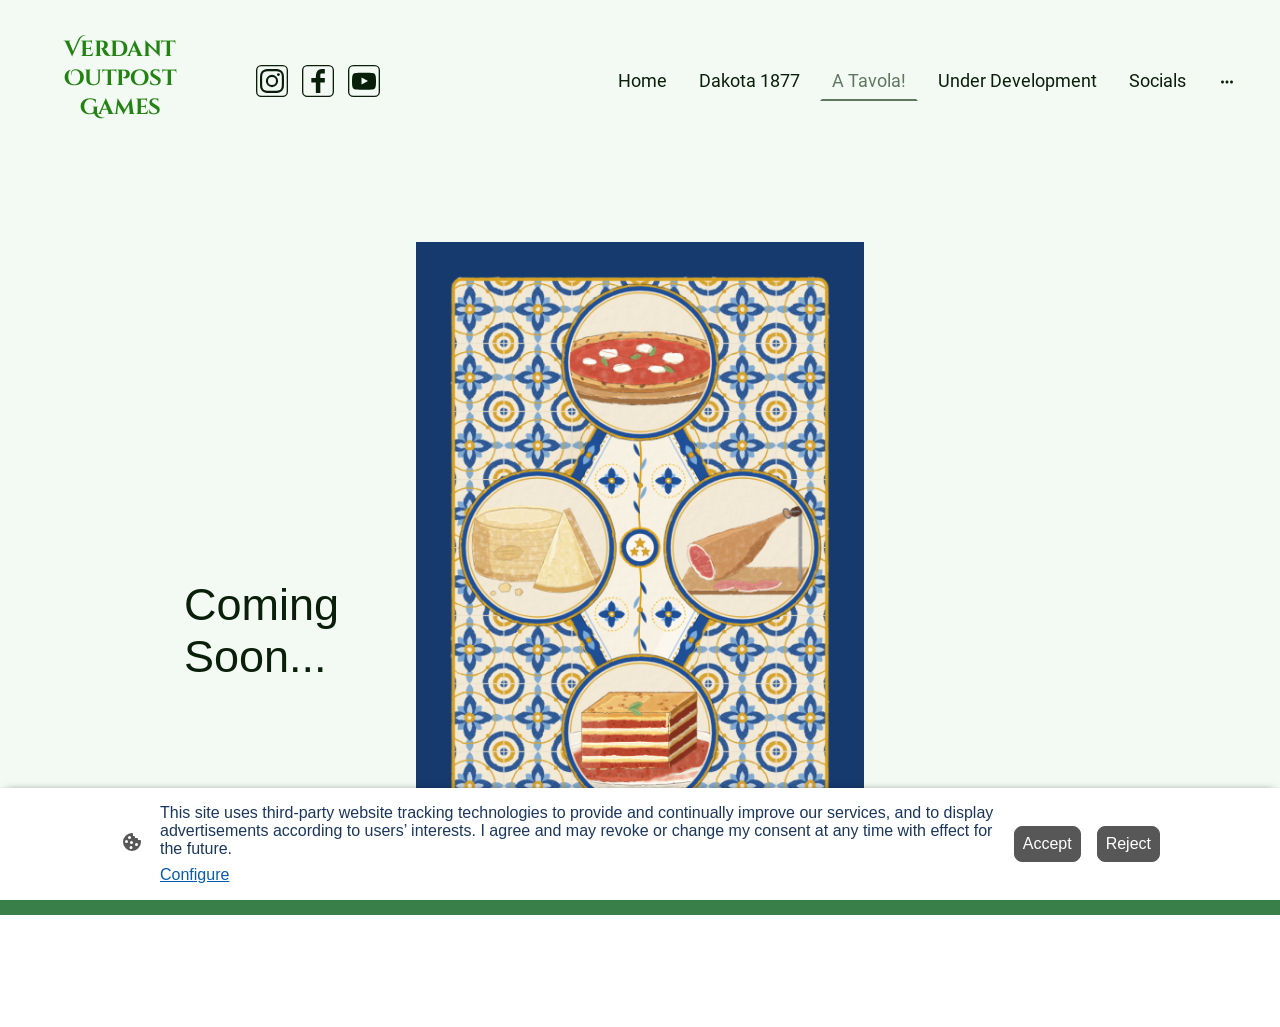
==== commit 83dcf50d: "Add social media links to the header on every page Instagram, Facebook and YouTube icons sit between" ====
--- a/a-tavola/index.html
+++ b/a-tavola/index.html
@@ -54,15 +54,16 @@
                 </script><meta name="description" content="A set of 40 italian dishes form a deck of cards that allows players to quickly learn to play 4 popular italian card games." /><meta property="og:image" content="../wp-content/uploads/go-x/u/72191930-62aa-4aa5-a026-ffb4e1412236/image.png" /><link rel="shortcut icon" href="../wp-content/uploads/go-x/u/78a9d674-a477-477f-a71c-d5888ab7f608/w16,h16,rtfit,bg,el1,ex1,fico/image.ico" type="image/x-icon" /><link rel="icon" href="../wp-content/uploads/go-x/u/78a9d674-a477-477f-a71c-d5888ab7f608/w16,h16,rtfit,bg,el1,ex1,fico/image.ico" type="image/x-icon" /><link rel="apple-touch-icon" sizes="180x180" href="../wp-content/uploads/go-x/u/78a9d674-a477-477f-a71c-d5888ab7f608/w180,h180,rtfit,bgdde1e5,el1,ex1,fpng/image.png" type="image/png" /><link rel="icon" type="image/png" sizes="32x32" href="../wp-content/uploads/go-x/u/78a9d674-a477-477f-a71c-d5888ab7f608/w32,h32,rtfit,bg,el1,ex1,fpng/image.png" type="image/png" /><link rel="icon" type="image/png" sizes="192x192" href="../wp-content/uploads/go-x/u/78a9d674-a477-477f-a71c-d5888ab7f608/w192,h192,rtfit,bg,el1,ex1,fpng/image.png" type="image/png" /><link rel="icon" type="image/png" sizes="16x16" href="../wp-content/uploads/go-x/u/78a9d674-a477-477f-a71c-d5888ab7f608/w16,h16,rtfit,bg,el1,ex1,fpng/image.png" type="image/png" /><style id="wp-custom-css">
 @font-face{src:url(../wp-content/themes/gox/public/fonts/Roboto-latin_latin-ext-100.eot);src:local("Roboto Thin"),local("Roboto-Thin");src:url(../wp-content/themes/gox/public/fonts/Roboto-latin_latin-ext-100.eot) format("embedded-opentype");src:url(../wp-content/themes/gox/public/fonts/Roboto-latin_latin-ext-100.woff2) format("woff2");src:url(../wp-content/themes/gox/public/fonts/Roboto-latin_latin-ext-100.woff) format("woff");src:url(../wp-content/themes/gox/public/fonts/Roboto-latin_latin-ext-100.ttf) format("truetype");src:url(../wp-content/themes/gox/public/fonts/Roboto-latin_latin-ext-100.svg) format("svg");font-family:Roboto;font-style:normal;font-weight:100;src:url(../wp-content/themes/gox/public/fonts/Roboto-latin_latin-ext-100.woff) format("woff")}@font-face{src:url(../wp-content/themes/gox/public/fonts/Roboto-latin_latin-ext-100italic.eot);src:local("Roboto ThinItalic"),local("Roboto-ThinItalic");src:url(../wp-content/themes/gox/public/fonts/Roboto-latin_latin-ext-100italic.eot) format("embedded-opentype");src:url(../wp-content/themes/gox/public/fonts/Roboto-latin_latin-ext-100italic.woff2) format("woff2");src:url(../wp-content/themes/gox/public/fonts/Roboto-latin_latin-ext-100italic.woff) format("woff");src:url(../wp-content/themes/gox/public/fonts/Roboto-latin_latin-ext-100italic.ttf) format("truetype");src:url(../wp-content/themes/gox/public/fonts/Roboto-latin_latin-ext-100italic.svg) format("svg");font-family:Roboto;font-style:italic;font-weight:100;src:url(../wp-content/themes/gox/public/fonts/Roboto-latin_latin-ext-100italic.woff) format("woff")}@font-face{src:url(../wp-content/themes/gox/public/fonts/Roboto-latin_latin-ext-200.eot);src:local("Roboto ExtraLight"),local("Roboto-ExtraLight");src:url(../wp-content/themes/gox/public/fonts/Roboto-latin_latin-ext-200.eot) format("embedded-opentype");src:url(../wp-content/themes/gox/public/fonts/Roboto-latin_latin-ext-200.woff2) format("woff2");src:url(../wp-content/themes/gox/public/fonts/Roboto-latin_latin-ext-200.woff) format("woff");src:url(../wp-content/themes/gox/public/fonts/Roboto-latin_latin-ext-200.ttf) format("truetype");src:url(../wp-content/themes/gox/public/fonts/Roboto-latin_latin-ext-200.svg) format("svg");font-family:Roboto;font-style:normal;font-weight:200;src:url(../wp-content/themes/gox/public/fonts/Roboto-latin_latin-ext-200.woff) format("woff")}@font-face{src:url(../wp-content/themes/gox/public/fonts/Roboto-latin_latin-ext-200italic.eot);src:local("Roboto ExtraLightItalic"),local("Roboto-ExtraLightItalic");src:url(../wp-content/themes/gox/public/fonts/Roboto-latin_latin-ext-200italic.eot) format("embedded-opentype");src:url(../wp-content/themes/gox/public/fonts/Roboto-latin_latin-ext-200italic.woff2) format("woff2");src:url(../wp-content/themes/gox/public/fonts/Roboto-latin_latin-ext-200italic.woff) format("woff");src:url(../wp-content/themes/gox/public/fonts/Roboto-latin_latin-ext-200italic.ttf) format("truetype");src:url(../wp-content/themes/gox/public/fonts/Roboto-latin_latin-ext-200italic.svg) format("svg");font-family:Roboto;font-style:italic;font-weight:200;src:url(../wp-content/themes/gox/public/fonts/Roboto-latin_latin-ext-200italic.woff) format("woff")}@font-face{src:url(../wp-content/themes/gox/public/fonts/Roboto-latin_latin-ext-300.eot);src:local("Roboto Light"),local("Roboto-Light");src:url(../wp-content/themes/gox/public/fonts/Roboto-latin_latin-ext-300.eot) format("embedded-opentype");src:url(../wp-content/themes/gox/public/fonts/Roboto-latin_latin-ext-300.woff2) format("woff2");src:url(../wp-content/themes/gox/public/fonts/Roboto-latin_latin-ext-300.woff) format("woff");src:url(../wp-content/themes/gox/public/fonts/Roboto-latin_latin-ext-300.ttf) format("truetype");src:url(../wp-content/themes/gox/public/fonts/Roboto-latin_latin-ext-300.svg) format("svg");font-family:Roboto;font-style:normal;font-weight:300;src:url(../wp-content/themes/gox/public/fonts/Roboto-latin_latin-ext-300.woff) format("woff")}@font-face{src:url(../wp-content/themes/gox/public/fonts/Roboto-latin_latin-ext-300italic.eot);src:local("Roboto LightItalic"),local("Roboto-LightItalic");src:url(../wp-content/themes/gox/public/fonts/Roboto-latin_latin-ext-300italic.eot) format("embedded-opentype");src:url(../wp-content/themes/gox/public/fonts/Roboto-latin_latin-ext-300italic.woff2) format("woff2");src:url(../wp-content/themes/gox/public/fonts/Roboto-latin_latin-ext-300italic.woff) format("woff");src:url(../wp-content/themes/gox/public/fonts/Roboto-latin_latin-ext-300italic.ttf) format("truetype");src:url(../wp-content/themes/gox/public/fonts/Roboto-latin_latin-ext-300italic.svg) format("svg");font-family:Roboto;font-style:italic;font-weight:300;src:url(../wp-content/themes/gox/public/fonts/Roboto-latin_latin-ext-300italic.woff) format("woff")}@font-face{src:url(../wp-content/themes/gox/public/fonts/Roboto-latin_latin-ext-regular.eot);src:local("Roboto Regular"),local("Roboto-Regular");src:url(../wp-content/themes/gox/public/fonts/Roboto-latin_latin-ext-regular.eot) format("embedded-opentype");src:url(../wp-content/themes/gox/public/fonts/Roboto-latin_latin-ext-regular.woff2) format("woff2");src:url(../wp-content/themes/gox/public/fonts/Roboto-latin_latin-ext-regular.woff) format("woff");src:url(../wp-content/themes/gox/public/fonts/Roboto-latin_latin-ext-regular.ttf) format("truetype");src:url(../wp-content/themes/gox/public/fonts/Roboto-latin_latin-ext-regular.svg) format("svg");font-family:Roboto;font-style:normal;font-weight:400;src:url(../wp-content/themes/gox/public/fonts/Roboto-latin_latin-ext-regular.woff) format("woff")}@font-face{src:url(../wp-content/themes/gox/public/fonts/Roboto-latin_latin-ext-italic.eot);src:local("Roboto Italic"),local("Roboto-Italic");src:url(../wp-content/themes/gox/public/fonts/Roboto-latin_latin-ext-italic.eot) format("embedded-opentype");src:url(../wp-content/themes/gox/public/fonts/Roboto-latin_latin-ext-italic.woff2) format("woff2");src:url(../wp-content/themes/gox/public/fonts/Roboto-latin_latin-ext-italic.woff) format("woff");src:url(../wp-content/themes/gox/public/fonts/Roboto-latin_latin-ext-italic.ttf) format("truetype");src:url(../wp-content/themes/gox/public/fonts/Roboto-latin_latin-ext-italic.svg) format("svg");font-family:Roboto;font-style:italic;font-weight:400;src:url(../wp-content/themes/gox/public/fonts/Roboto-latin_latin-ext-italic.woff) format("woff")}@font-face{src:url(../wp-content/themes/gox/public/fonts/Roboto-latin_latin-ext-500.eot);src:local("Roboto Medium"),local("Roboto-Medium");src:url(../wp-content/themes/gox/public/fonts/Roboto-latin_latin-ext-500.eot) format("embedded-opentype");src:url(../wp-content/themes/gox/public/fonts/Roboto-latin_latin-ext-500.woff2) format("woff2");src:url(../wp-content/themes/gox/public/fonts/Roboto-latin_latin-ext-500.woff) format("woff");src:url(../wp-content/themes/gox/public/fonts/Roboto-latin_latin-ext-500.ttf) format("truetype");src:url(../wp-content/themes/gox/public/fonts/Roboto-latin_latin-ext-500.svg) format("svg");font-family:Roboto;font-style:normal;font-weight:500;src:url(../wp-content/themes/gox/public/fonts/Roboto-latin_latin-ext-500.woff) format("woff")}@font-face{src:url(../wp-content/themes/gox/public/fonts/Roboto-latin_latin-ext-500italic.eot);src:local("Roboto MediumItalic"),local("Roboto-MediumItalic");src:url(../wp-content/themes/gox/public/fonts/Roboto-latin_latin-ext-500italic.eot) format("embedded-opentype");src:url(../wp-content/themes/gox/public/fonts/Roboto-latin_latin-ext-500italic.woff2) format("woff2");src:url(../wp-content/themes/gox/public/fonts/Roboto-latin_latin-ext-500italic.woff) format("woff");src:url(../wp-content/themes/gox/public/fonts/Roboto-latin_latin-ext-500italic.ttf) format("truetype");src:url(../wp-content/themes/gox/public/fonts/Roboto-latin_latin-ext-500italic.svg) format("svg");font-family:Roboto;font-style:italic;font-weight:500;src:url(../wp-content/themes/gox/public/fonts/Roboto-latin_latin-ext-500italic.woff) format("woff")}@font-face{src:url(../wp-content/themes/gox/public/fonts/Roboto-latin_latin-ext-600.eot);src:local("Roboto SemiBold"),local("Roboto-SemiBold");src:url(../wp-content/themes/gox/public/fonts/Roboto-latin_latin-ext-600.eot) format("embedded-opentype");src:url(../wp-content/themes/gox/public/fonts/Roboto-latin_latin-ext-600.woff2) format("woff2");src:url(../wp-content/themes/gox/public/fonts/Roboto-latin_latin-ext-600.woff) format("woff");src:url(../wp-content/themes/gox/public/fonts/Roboto-latin_latin-ext-600.ttf) format("truetype");src:url(../wp-content/themes/gox/public/fonts/Roboto-latin_latin-ext-600.svg) format("svg");font-family:Roboto;font-style:normal;font-weight:600;src:url(../wp-content/themes/gox/public/fonts/Roboto-latin_latin-ext-600.woff) format("woff")}@font-face{src:url(../wp-content/themes/gox/public/fonts/Roboto-latin_latin-ext-600italic.eot);src:local("Roboto SemiBoldItalic"),local("Roboto-SemiBoldItalic");src:url(../wp-content/themes/gox/public/fonts/Roboto-latin_latin-ext-600italic.eot) format("embedded-opentype");src:url(../wp-content/themes/gox/public/fonts/Roboto-latin_latin-ext-600italic.woff2) format("woff2");src:url(../wp-content/themes/gox/public/fonts/Roboto-latin_latin-ext-600italic.woff) format("woff");src:url(../wp-content/themes/gox/public/fonts/Roboto-latin_latin-ext-600italic.ttf) format("truetype");src:url(../wp-content/themes/gox/public/fonts/Roboto-latin_latin-ext-600italic.svg) format("svg");font-family:Roboto;font-style:italic;font-weight:600;src:url(../wp-content/themes/gox/public/fonts/Roboto-latin_latin-ext-600italic.woff) format("woff")}@font-face{src:url(../wp-content/themes/gox/public/fonts/Roboto-latin_latin-ext-700.eot);src:local("Roboto Bold"),local("Roboto-Bold");src:url(../wp-content/themes/gox/public/fonts/Roboto-latin_latin-ext-700.eot) format("embedded-opentype");src:url(../wp-content/themes/gox/public/fonts/Roboto-latin_latin-ext-700.woff2) format("woff2");src:url(../wp-content/themes/gox/public/fonts/Roboto-latin_latin-ext-700.woff) format("woff");src:url(../wp-content/themes/gox/public/fonts/Roboto-latin_latin-ext-700.ttf) format("truetype");src:url(../wp-content/themes/gox/public/fonts/Roboto-latin_latin-ext-700.svg) format("svg");font-family:Roboto;font-style:normal;font-weight:700;src:url(../wp-content/themes/gox/public/fonts/Roboto-latin_latin-ext-700.woff) format("woff")}@font-face{src:url(../wp-content/themes/gox/public/fonts/Roboto-latin_latin-ext-700italic.eot);src:local("Roboto BoldItalic"),local("Roboto-BoldItalic");src:url(../wp-content/themes/gox/public/fonts/Roboto-latin_latin-ext-700italic.eot) format("embedded-opentype");src:url(../wp-content/themes/gox/public/fonts/Roboto-latin_latin-ext-700italic.woff2) format("woff2");src:url(../wp-content/themes/gox/public/fonts/Roboto-latin_latin-ext-700italic.woff) format("woff");src:url(../wp-content/themes/gox/public/fonts/Roboto-latin_latin-ext-700italic.ttf) format("truetype");src:url(../wp-content/themes/gox/public/fonts/Roboto-latin_latin-ext-700italic.svg) format("svg");font-family:Roboto;font-style:italic;font-weight:700;src:url(../wp-content/themes/gox/public/fonts/Roboto-latin_latin-ext-700italic.woff) format("woff")}@font-face{src:url(../wp-content/themes/gox/public/fonts/Roboto-latin_latin-ext-800.eot);src:local("Roboto ExtraBold"),local("Roboto-ExtraBold");src:url(../wp-content/themes/gox/public/fonts/Roboto-latin_latin-ext-800.eot) format("embedded-opentype");src:url(../wp-content/themes/gox/public/fonts/Roboto-latin_latin-ext-800.woff2) format("woff2");src:url(../wp-content/themes/gox/public/fonts/Roboto-latin_latin-ext-800.woff) format("woff");src:url(../wp-content/themes/gox/public/fonts/Roboto-latin_latin-ext-800.ttf) format("truetype");src:url(../wp-content/themes/gox/public/fonts/Roboto-latin_latin-ext-800.svg) format("svg");font-family:Roboto;font-style:normal;font-weight:800;src:url(../wp-content/themes/gox/public/fonts/Roboto-latin_latin-ext-800.woff) format("woff")}@font-face{src:url(../wp-content/themes/gox/public/fonts/Roboto-latin_latin-ext-800italic.eot);src:local("Roboto ExtraBoldItalic"),local("Roboto-ExtraBoldItalic");src:url(../wp-content/themes/gox/public/fonts/Roboto-latin_latin-ext-800italic.eot) format("embedded-opentype");src:url(../wp-content/themes/gox/public/fonts/Roboto-latin_latin-ext-800italic.woff2) format("woff2");src:url(../wp-content/themes/gox/public/fonts/Roboto-latin_latin-ext-800italic.woff) format("woff");src:url(../wp-content/themes/gox/public/fonts/Roboto-latin_latin-ext-800italic.ttf) format("truetype");src:url(../wp-content/themes/gox/public/fonts/Roboto-latin_latin-ext-800italic.svg) format("svg");font-family:Roboto;font-style:italic;font-weight:800;src:url(../wp-content/themes/gox/public/fonts/Roboto-latin_latin-ext-800italic.woff) format("woff")}@font-face{src:url(../wp-content/themes/gox/public/fonts/Roboto-latin_latin-ext-900.eot);src:local("Roboto Black"),local("Roboto-Black");src:url(../wp-content/themes/gox/public/fonts/Roboto-latin_latin-ext-900.eot) format("embedded-opentype");src:url(../wp-content/themes/gox/public/fonts/Roboto-latin_latin-ext-900.woff2) format("woff2");src:url(../wp-content/themes/gox/public/fonts/Roboto-latin_latin-ext-900.woff) format("woff");src:url(../wp-content/themes/gox/public/fonts/Roboto-latin_latin-ext-900.ttf) format("truetype");src:url(../wp-content/themes/gox/public/fonts/Roboto-latin_latin-ext-900.svg) format("svg");font-family:Roboto;font-style:normal;font-weight:900;src:url(../wp-content/themes/gox/public/fonts/Roboto-latin_latin-ext-900.woff) format("woff")}@font-face{src:url(../wp-content/themes/gox/public/fonts/Roboto-latin_latin-ext-900italic.eot);src:local("Roboto BlackItalic"),local("Roboto-BlackItalic");src:url(../wp-content/themes/gox/public/fonts/Roboto-latin_latin-ext-900italic.eot) format("embedded-opentype");src:url(../wp-content/themes/gox/public/fonts/Roboto-latin_latin-ext-900italic.woff2) format("woff2");src:url(../wp-content/themes/gox/public/fonts/Roboto-latin_latin-ext-900italic.woff) format("woff");src:url(../wp-content/themes/gox/public/fonts/Roboto-latin_latin-ext-900italic.ttf) format("truetype");src:url(../wp-content/themes/gox/public/fonts/Roboto-latin_latin-ext-900italic.svg) format("svg");font-family:Roboto;font-style:italic;font-weight:900;src:url(../wp-content/themes/gox/public/fonts/Roboto-latin_latin-ext-900italic.woff) format("woff")}.accessNavigationLink{font-family:'Open Sans',sans-serif;border-radius:8px;text-align:center;padding:13px 0;color:#00f;font-size:16px;font-weight:700;width:100%;top:-50px;position:absolute;text-decoration:none;opacity:0}.accessNavigationLink:focus-visible{top:5px;outline:2px solid #00f;outline-offset:2px;box-shadow:0 0 0 2px #fff;left:6px;width:calc(100% - 6px);position:static;display:block;margin-top:5px;margin-left:6px;background-color:#fff;opacity:1}.accessNavigationList{margin:0;list-style:none;padding:0;z-index:1;position:relative}.animation-flip-top:not(.is-visible){visibility:hidden}.theming-theme-accent1-sticky{color:#fff!important}.theming-theme-accent2-sticky{color:#fff!important}.theming-theme-accent3-sticky{color:#fff!important}.theming-theme-light-sticky{color:#fff!important}.theming-theme-dark-sticky{color:#0a1f0a!important}.theming-basic-Grey-sticky{color:#fff!important}.theming-basic-Red-sticky{color:#fff!important}.theming-basic-Orange-sticky{color:#fff!important}.theming-basic-Yellow-sticky{color:#fff!important}.theming-basic-Green-sticky{color:#fff!important}.theming-basic-Cyan-sticky{color:#fff!important}.theming-basic-Blue-sticky{color:#fff!important}.theming-basic-Purple-sticky{color:#fff!important}@media (min-width:768px) and (max-width:1023.95px){.grid-row-4c44d26b-8f64-4a42-87b0-b59764cbb7b9{flex-direction:column!important}}@font-face{src:url(../wp-content/themes/gox/public/fonts/CinzelDecorative-latin_latin-ext-regular.eot);src:local("CinzelDecorative Regular"),local("CinzelDecorative-Regular");src:url(../wp-content/themes/gox/public/fonts/CinzelDecorative-latin_latin-ext-regular.eot) format("embedded-opentype");src:url(../wp-content/themes/gox/public/fonts/CinzelDecorative-latin_latin-ext-regular.woff2) format("woff2");src:url(../wp-content/themes/gox/public/fonts/CinzelDecorative-latin_latin-ext-regular.woff) format("woff");src:url(../wp-content/themes/gox/public/fonts/CinzelDecorative-latin_latin-ext-regular.ttf) format("truetype");src:url(../wp-content/themes/gox/public/fonts/CinzelDecorative-latin_latin-ext-regular.svg) format("svg");font-family:CinzelDecorative;font-style:normal;font-weight:400;src:url(../wp-content/themes/gox/public/fonts/CinzelDecorative-latin_latin-ext-regular.woff) format("woff")}@font-face{src:url(../wp-content/themes/gox/public/fonts/CinzelDecorative-latin_latin-ext-700.eot);src:local("CinzelDecorative Bold"),local("CinzelDecorative-Bold");src:url(../wp-content/themes/gox/public/fonts/CinzelDecorative-latin_latin-ext-700.eot) format("embedded-opentype");src:url(../wp-content/themes/gox/public/fonts/CinzelDecorative-latin_latin-ext-700.woff2) format("woff2");src:url(../wp-content/themes/gox/public/fonts/CinzelDecorative-latin_latin-ext-700.woff) format("woff");src:url(../wp-content/themes/gox/public/fonts/CinzelDecorative-latin_latin-ext-700.ttf) format("truetype");src:url(../wp-content/themes/gox/public/fonts/CinzelDecorative-latin_latin-ext-700.svg) format("svg");font-family:CinzelDecorative;font-style:normal;font-weight:700;src:url(../wp-content/themes/gox/public/fonts/CinzelDecorative-latin_latin-ext-700.woff) format("woff")}@font-face{src:url(../wp-content/themes/gox/public/fonts/CinzelDecorative-latin_latin-ext-900.eot);src:local("CinzelDecorative Black"),local("CinzelDecorative-Black");src:url(../wp-content/themes/gox/public/fonts/CinzelDecorative-latin_latin-ext-900.eot) format("embedded-opentype");src:url(../wp-content/themes/gox/public/fonts/CinzelDecorative-latin_latin-ext-900.woff2) format("woff2");src:url(../wp-content/themes/gox/public/fonts/CinzelDecorative-latin_latin-ext-900.woff) format("woff");src:url(../wp-content/themes/gox/public/fonts/CinzelDecorative-latin_latin-ext-900.ttf) format("truetype");src:url(../wp-content/themes/gox/public/fonts/CinzelDecorative-latin_latin-ext-900.svg) format("svg");font-family:CinzelDecorative;font-style:normal;font-weight:900;src:url(../wp-content/themes/gox/public/fonts/CinzelDecorative-latin_latin-ext-900.woff) format("woff")}.logo-5e765aec-e918-4b75-b4be-4928e28b4789 .theming-theme-accent1{color:#397f4a!important}.logo-5e765aec-e918-4b75-b4be-4928e28b4789 .theming-theme-accent2{color:#896d35!important}.logo-5e765aec-e918-4b75-b4be-4928e28b4789 .theming-theme-accent3{color:#487c4e!important}.logo-5e765aec-e918-4b75-b4be-4928e28b4789 .theming-theme-light{color:#5f775f!important}.logo-5e765aec-e918-4b75-b4be-4928e28b4789 .theming-theme-dark{color:#0a1f0a!important}.logo-5e765aec-e918-4b75-b4be-4928e28b4789 .theming-basic-Grey{color:#717171!important}.logo-5e765aec-e918-4b75-b4be-4928e28b4789 .theming-basic-Red{color:#e0110c!important}.logo-5e765aec-e918-4b75-b4be-4928e28b4789 .theming-basic-Orange{color:#b65503!important}.logo-5e765aec-e918-4b75-b4be-4928e28b4789 .theming-basic-Yellow{color:#8a6e00!important}.logo-5e765aec-e918-4b75-b4be-4928e28b4789 .theming-basic-Green{color:#228312!important}.logo-5e765aec-e918-4b75-b4be-4928e28b4789 .theming-basic-Cyan{color:#007c94!important}.logo-5e765aec-e918-4b75-b4be-4928e28b4789 .theming-basic-Blue{color:#1414c9!important}.logo-5e765aec-e918-4b75-b4be-4928e28b4789 .theming-basic-Purple{color:#941196!important}@media (min-width:0px) and (max-width:767.95px){.module-container-883905e5-196a-4209-9028-cdec4acdceca{display:none!important}}@media (min-width:768px) and (max-width:1023.95px){.module-container-883905e5-196a-4209-9028-cdec4acdceca{display:none!important}}@media (min-width:0px) and (max-width:767.95px){.module-container-1ebc2bbe-337c-4b11-a6e8-cc84129c9b44{min-height:32px!important}}@media (min-width:768px) and (max-width:1023.95px){.module-container-1ebc2bbe-337c-4b11-a6e8-cc84129c9b44{min-height:32px!important}}.downloadWarningOverlay{position:fixed;z-index:1000;left:0;top:0;width:100%;height:100%;background-color:rgba(0,0,0,.65);display:none}.downloadWarningModal{background-color:#fff;position:fixed;left:50%;top:50%;transform:translate(-50%,-50%);max-width:480px;width:calc(100% - 10px);padding:24px 36px;pointer-events:none;opacity:0;transition:all .3s ease-in-out;z-index:1001;border-radius:8px}.downladWarningBtnContainer{margin-top:24px;display:flex;justify-content:center}.downladWarningBtnContainer a:focus,.downladWarningBtnContainer button:focus{outline:2px solid #00f;outline-offset:2px;box-shadow:0 0 0 2px #fff}.downladWarningBtn{min-width:60px;cursor:pointer;display:inline-block;padding:9px 18px;font-size:14px;margin-top:8px;word-break:break-word;font-weight:400;border-radius:5px;margin:0 8px;overflow-wrap:break-word;border:none;display:flex;align-items:center;position:relative}.downladWarningBtn a[data-link-type=document]{position:absolute;display:block;left:0;top:0;width:100%;height:100%}.showElement{display:block}.hideElement{display:none}.showModal{opacity:1;pointer-events:auto}@media screen and (max-width:450px){.downladWarningBtnContainer{align-items:center;flex-direction:column-reverse}.downladWarningBtn{margin:10px;justify-content:center}}.download-warning-modal-font{font-family:Roboto;font-size:18px;font-weight:400;word-wrap:break-word;overflow-wrap:break-word}.download-warning-button-font{font-family:Roboto;font-size:18px;font-weight:400;word-wrap:break-word;overflow-wrap:break-word}@media (min-width:768px) and (max-width:1023.95px){.grid-row-a412c39b-7bb5-44c6-a77d-a75f9a108096{order:-1!important}}@media (min-width:1024px){.grid-row-a412c39b-7bb5-44c6-a77d-a75f9a108096{order:-1!important}}@media (min-width:768px) and (max-width:1023.95px){.grid-column-6c4b3308-1389-4c0b-8d69-f4cbde350b32{order:1!important}}@media (min-width:768px) and (max-width:1023.95px){.grid-row-31f54be3-4ec7-4d7b-98ca-a68578175af2{margin-top:-152px!important}}@media (min-width:1024px){.grid-row-31f54be3-4ec7-4d7b-98ca-a68578175af2{margin-top:-336px!important}}.heading-module-d35969b7-b9ba-4b87-adc2-a89b5b06877d .theming-theme-accent1{color:#397f4a!important}.heading-module-d35969b7-b9ba-4b87-adc2-a89b5b06877d .theming-theme-accent2{color:#896d35!important}.heading-module-d35969b7-b9ba-4b87-adc2-a89b5b06877d .theming-theme-accent3{color:#487c4e!important}.heading-module-d35969b7-b9ba-4b87-adc2-a89b5b06877d .theming-theme-light{color:#5f775f!important}.heading-module-d35969b7-b9ba-4b87-adc2-a89b5b06877d .theming-theme-dark{color:#0a1f0a!important}.heading-module-d35969b7-b9ba-4b87-adc2-a89b5b06877d .theming-basic-Grey{color:#717171!important}.heading-module-d35969b7-b9ba-4b87-adc2-a89b5b06877d .theming-basic-Red{color:#e0110c!important}.heading-module-d35969b7-b9ba-4b87-adc2-a89b5b06877d .theming-basic-Orange{color:#b65503!important}.heading-module-d35969b7-b9ba-4b87-adc2-a89b5b06877d .theming-basic-Yellow{color:#8a6e00!important}.heading-module-d35969b7-b9ba-4b87-adc2-a89b5b06877d .theming-basic-Green{color:#228312!important}.heading-module-d35969b7-b9ba-4b87-adc2-a89b5b06877d .theming-basic-Cyan{color:#007c94!important}.heading-module-d35969b7-b9ba-4b87-adc2-a89b5b06877d .theming-basic-Blue{color:#1414c9!important}.heading-module-d35969b7-b9ba-4b87-adc2-a89b5b06877d .theming-basic-Purple{color:#941196!important}.text-895ab454-ea8d-4a35-8b87-5249114ab179 .theming-theme-accent1{color:#ebfdee!important}.text-895ab454-ea8d-4a35-8b87-5249114ab179 .theming-theme-accent2{color:#fdf8f0!important}.text-895ab454-ea8d-4a35-8b87-5249114ab179 .theming-theme-accent3{color:#eefcef!important}.text-895ab454-ea8d-4a35-8b87-5249114ab179 .theming-theme-light{color:#f3faf3!important}.text-895ab454-ea8d-4a35-8b87-5249114ab179 .theming-theme-dark{color:#ecfdec!important}.text-895ab454-ea8d-4a35-8b87-5249114ab179 .theming-basic-Grey{color:#f8f8f8!important}.text-895ab454-ea8d-4a35-8b87-5249114ab179 .theming-basic-Red{color:#fff6f6!important}.text-895ab454-ea8d-4a35-8b87-5249114ab179 .theming-basic-Orange{color:#fff7f5!important}.text-895ab454-ea8d-4a35-8b87-5249114ab179 .theming-basic-Yellow{color:#fff8eb!important}.text-895ab454-ea8d-4a35-8b87-5249114ab179 .theming-basic-Green{color:#e7ffe6!important}.text-895ab454-ea8d-4a35-8b87-5249114ab179 .theming-basic-Cyan{color:#effaff!important}.text-895ab454-ea8d-4a35-8b87-5249114ab179 .theming-basic-Blue{color:#f8f8ff!important}.text-895ab454-ea8d-4a35-8b87-5249114ab179 .theming-basic-Purple{color:#fef6ff!important}:root{--theme-bodyBackground-color:#F3FAF3;--theme-bodyText-color:#0A1F0A;--theme-h1-color:#63A76A;--theme-h2-color:#63A76A;--theme-h3-color:#63A76A;--theme-h4-color:#63A76A;--theme-h5-color:#0A1F0A;--theme-h6-color:#0A1F0A;--theme-link-color:#63A76A;--theme-button-color:#397F4A;--theme-navigationActive-color:#ebbc61;--theme-heading-font-sizes-large-h1-size:45px;--theme-heading-font-sizes-large-h2-size:37px;--theme-heading-font-sizes-large-h3-size:31px;--theme-heading-font-sizes-large-h4-size:26px;--theme-heading-font-sizes-large-h5-size:22px;--theme-heading-font-sizes-large-h6-size:18px;--theme-heading-font-sizes-small-h1-size:35px;--theme-heading-font-sizes-small-h2-size:29px;--theme-heading-font-sizes-small-h3-size:24px;--theme-heading-font-sizes-small-h4-size:20px;--theme-heading-font-sizes-small-h5-size:16px;--theme-heading-font-sizes-small-h6-size:14px;--theme-heading-font-sizes-medium-h1-size:40px;--theme-heading-font-sizes-medium-h2-size:33px;--theme-heading-font-sizes-medium-h3-size:28px;--theme-heading-font-sizes-medium-h4-size:23px;--theme-heading-font-sizes-medium-h5-size:19px;--theme-heading-font-sizes-medium-h6-size:16px;--theme-heading-font-family:Arial;--theme-body-font-sizes-large-body-size:18px;--theme-body-font-sizes-large-button-size:18px;--theme-body-font-sizes-small-body-size:14px;--theme-body-font-sizes-small-button-size:14px;--theme-body-font-sizes-medium-body-size:16px;--theme-body-font-sizes-medium-button-size:16px;--theme-body-font-family:Roboto}
 </style>
+<link rel="stylesheet" href="../assets/site.css" />
 </head>
 <body class="wp-singular page-template-default page page-id-291 wp-theme-gox no-sidebar">
 	<!-- #root -->
 <div id="root">
-<link rel="preload" as="image" imagesrcset="/wp-content/uploads/go-x/u/72191930-62aa-4aa5-a026-ffb4e1412236/l0,t0,w822,h1122/image-480x655.png 480w,/wp-content/uploads/go-x/u/72191930-62aa-4aa5-a026-ffb4e1412236/l0,t0,w822,h1122/image-320x437.png 320w,/wp-content/uploads/go-x/u/72191930-62aa-4aa5-a026-ffb4e1412236/l0,t0,w822,h1122/image-455x621.png 455w,/wp-content/uploads/go-x/u/72191930-62aa-4aa5-a026-ffb4e1412236/l0,t0,w822,h1122/image-256x349.png 256w,/wp-content/uploads/go-x/u/72191930-62aa-4aa5-a026-ffb4e1412236/l0,t0,w822,h1122/image-768x1048.png 768w,/wp-content/uploads/go-x/u/72191930-62aa-4aa5-a026-ffb4e1412236/l0,t0,w822,h1122/image-375x512.png 375w" imagesizes="(min-width: 1024px) 480px,(min-width: 960px) 320px,(min-width: 768px) 33vw,(min-width: 0px) 100vw"/><!-- wp:go-x/page {"classes":"page-root","styles":{"u002du002dpage-background-color":"#F3FAF3","u002du002dpage-color":"#0A1F0A","u002du002dtheme-fonts-pair-body-sizes-large-body-size":"18px","u002du002dtheme-fonts-pair-body-sizes-large-button-size":"18px","u002du002dtheme-fonts-pair-body-sizes-small-body-size":"14px","u002du002dtheme-fonts-pair-body-sizes-small-button-size":"14px","u002du002dtheme-fonts-pair-body-sizes-medium-body-size":"16px","u002du002dtheme-fonts-pair-body-sizes-medium-button-size":"16px","u002du002dtheme-fonts-pair-body-family":"Roboto","u002du002dtheme-fonts-pair-heading-sizes-large-h1-size":"45px","u002du002dtheme-fonts-pair-heading-sizes-large-h2-size":"37px","u002du002dtheme-fonts-pair-heading-sizes-large-h3-size":"31px","u002du002dtheme-fonts-pair-heading-sizes-large-h4-size":"26px","u002du002dtheme-fonts-pair-heading-sizes-large-h5-size":"22px","u002du002dtheme-fonts-pair-heading-sizes-large-h6-size":"18px","u002du002dtheme-fonts-pair-heading-sizes-small-h1-size":"35px","u002du002dtheme-fonts-pair-heading-sizes-small-h2-size":"29px","u002du002dtheme-fonts-pair-heading-sizes-small-h3-size":"24px","u002du002dtheme-fonts-pair-heading-sizes-small-h4-size":"20px","u002du002dtheme-fonts-pair-heading-sizes-small-h5-size":"16px","u002du002dtheme-fonts-pair-heading-sizes-small-h6-size":"14px","u002du002dtheme-fonts-pair-heading-sizes-medium-h1-size":"40px","u002du002dtheme-fonts-pair-heading-sizes-medium-h2-size":"33px","u002du002dtheme-fonts-pair-heading-sizes-medium-h3-size":"28px","u002du002dtheme-fonts-pair-heading-sizes-medium-h4-size":"23px","u002du002dtheme-fonts-pair-heading-sizes-medium-h5-size":"19px","u002du002dtheme-fonts-pair-heading-sizes-medium-h6-size":"16px","u002du002dtheme-fonts-pair-heading-family":"Arial","u002du002dtheme-fonts-sizeType":"large","u002du002dtheme-colors-palette-dark":"#0A1F0A","u002du002dtheme-colors-palette-type":"custom","u002du002dtheme-colors-palette-light":"#F3FAF3","u002du002dtheme-colors-palette-accent1":"#397F4A","u002du002dtheme-colors-palette-accent2":"#ebbc61","u002du002dtheme-colors-palette-accent3":"#63A76A","u002du002dtheme-colors-contrast":"high","u002du002dtheme-colors-variation":"1px","u002du002dtheme-colors-luminosity":"light","u002du002dtheme-colors-availablePalettes-0-dark":"#0A1F0A","u002du002dtheme-colors-availablePalettes-0-type":"custom","u002du002dtheme-colors-availablePalettes-0-light":"#F3FAF3","u002du002dtheme-colors-availablePalettes-0-accent1":"#397F4A","u002du002dtheme-colors-availablePalettes-0-accent2":"#ebbc61","u002du002dtheme-colors-availablePalettes-0-accent3":"#63A76A","u002du002dtheme-spacing-type":"medium","u002du002dtheme-spacing-unit":"8px","u002du002dtheme-spacing-units-large":"16px","u002du002dtheme-spacing-units-small":"4px","u002du002dtheme-spacing-units-medium":"8px","u002du002dtheme-geometry-set-name":"rectangle","u002du002dtheme-geometry-set-homepagePattern-footer-0-image-name":"rectangle","u002du002dtheme-geometry-set-homepagePattern-footer-0-section-name":"rectangle","u002du002dtheme-geometry-set-homepagePattern-header-0-image-name":"rectangle","u002du002dtheme-geometry-set-homepagePattern-header-0-section-name":"rectangle","u002du002dtheme-geometry-set-homepagePattern-content-0-image-name":"rectangle","u002du002dtheme-geometry-set-homepagePattern-content-0-section-name":"rectangle","u002du002dtheme-geometry-set-contentpagePattern-footer-0-image-name":"rectangle","u002du002dtheme-geometry-set-contentpagePattern-footer-0-section-name":"rectangle","u002du002dtheme-geometry-set-contentpagePattern-header-0-image-name":"rectangle","u002du002dtheme-geometry-set-contentpagePattern-header-0-section-name":"rectangle","u002du002dtheme-geometry-set-contentpagePattern-content-0-image-name":"rectangle","u002du002dtheme-geometry-set-contentpagePattern-content-0-section-name":"rectangle","u002du002dtheme-geometry-lastUpdated":"0px","u002du002dtheme-customColors-0":"#6c3602","u002du002dtheme-customColors-1":"#9eff9e","u002du002dtheme-customColors-2":"#000000","u002du002dheading-color-h1":"#487c4e","u002du002dfont-family-h1":"Arial","u002du002dfont-size-h1":"45px","u002du002dfont-weight-h1":"normal","u002du002dword-wrap-h1":"break-word","u002du002doverflow-wrap-h1":"break-word","u002du002dfont-style-h1":"normal","u002du002dtext-decoration-h1":"none","u002du002dletter-spacing-h1":"normal","u002du002dline-height-h1":"normal","u002du002dtext-transform-h1":"none","u002du002dtablet-font-downscale-h1":0.875,"u002du002dmobile-font-downscale-h1":0.875,"u002du002dheading-color-h2":"#487c4e","u002du002dfont-family-h2":"Arial","u002du002dfont-size-h2":"37px","u002du002dfont-weight-h2":"normal","u002du002dword-wrap-h2":"break-word","u002du002doverflow-wrap-h2":"break-word","u002du002dfont-style-h2":"normal","u002du002dtext-decoration-h2":"none","u002du002dletter-spacing-h2":"normal","u002du002dline-height-h2":"normal","u002du002dtext-transform-h2":"none","u002du002dtablet-font-downscale-h2":0.875,"u002du002dmobile-font-downscale-h2":0.875,"u002du002dheading-color-h3":"#487c4e","u002du002dfont-family-h3":"Arial","u002du002dfont-size-h3":"31px","u002du002dfont-weight-h3":"normal","u002du002dword-wrap-h3":"break-word","u002du002doverflow-wrap-h3":"break-word","u002du002dfont-style-h3":"normal","u002du002dtext-decoration-h3":"none","u002du002dletter-spacing-h3":"normal","u002du002dline-height-h3":"normal","u002du002dtext-transform-h3":"none","u002du002dtablet-font-downscale-h3":0.875,"u002du002dmobile-font-downscale-h3":0.875,"u002du002dheading-color-h4":"#487c4e","u002du002dfont-family-h4":"Arial","u002du002dfont-size-h4":"26px","u002du002dfont-weight-h4":"normal","u002du002dword-wrap-h4":"break-word","u002du002doverflow-wrap-h4":"break-word","u002du002dfont-style-h4":"normal","u002du002dtext-decoration-h4":"none","u002du002dletter-spacing-h4":"normal","u002du002dline-height-h4":"normal","u002du002dtext-transform-h4":"none","u002du002dtablet-font-downscale-h4":0.875,"u002du002dmobile-font-downscale-h4":0.875,"u002du002dheading-color-h5":"#0A1F0A","u002du002dfont-family-h5":"Arial","u002du002dfont-size-h5":"22px","u002du002dfont-weight-h5":"normal","u002du002dword-wrap-h5":"break-word","u002du002doverflow-wrap-h5":"break-word","u002du002dfont-style-h5":"normal","u002du002dtext-decoration-h5":"none","u002du002dletter-spacing-h5":"normal","u002du002dline-height-h5":"normal","u002du002dtext-transform-h5":"none","u002du002dtablet-font-downscale-h5":0.875,"u002du002dmobile-font-downscale-h5":0.875,"u002du002dheading-color-h6":"#0A1F0A","u002du002dfont-family-h6":"Arial","u002du002dfont-size-h6":"18px","u002du002dfont-weight-h6":"normal","u002du002dword-wrap-h6":"break-word","u002du002doverflow-wrap-h6":"break-word","u002du002dfont-style-h6":"normal","u002du002dtext-decoration-h6":"none","u002du002dletter-spacing-h6":"normal","u002du002dline-height-h6":"normal","u002du002dtext-transform-h6":"none","u002du002dtablet-font-downscale-h6":0.875,"u002du002dmobile-font-downscale-h6":0.875,"u002du002dtext-container-color":"#0A1F0A","u002du002dtext-container-anchor-color":"#487c4e","u002du002dfont-family":"Roboto","u002du002dfont-size":"18px","u002du002dfont-weight":"normal","u002du002dword-wrap":"break-word","u002du002doverflow-wrap":"break-word","u002du002dfont-style":"normal","u002du002dtext-decoration":"none","u002du002dletter-spacing":"normal","u002du002dline-height":"normal","u002du002dtext-transform":"none","u002du002dtablet-font-downscale":0.875,"u002du002dmobile-font-downscale":0.875}} --><div id="page-root" style="--page-background-color:#F3FAF3;--page-color:#0A1F0A;--theme-fonts-pair-body-sizes-large-body-size:18px;--theme-fonts-pair-body-sizes-large-button-size:18px;--theme-fonts-pair-body-sizes-small-body-size:14px;--theme-fonts-pair-body-sizes-small-button-size:14px;--theme-fonts-pair-body-sizes-medium-body-size:16px;--theme-fonts-pair-body-sizes-medium-button-size:16px;--theme-fonts-pair-body-family:Roboto;--theme-fonts-pair-heading-sizes-large-h1-size:45px;--theme-fonts-pair-heading-sizes-large-h2-size:37px;--theme-fonts-pair-heading-sizes-large-h3-size:31px;--theme-fonts-pair-heading-sizes-large-h4-size:26px;--theme-fonts-pair-heading-sizes-large-h5-size:22px;--theme-fonts-pair-heading-sizes-large-h6-size:18px;--theme-fonts-pair-heading-sizes-small-h1-size:35px;--theme-fonts-pair-heading-sizes-small-h2-size:29px;--theme-fonts-pair-heading-sizes-small-h3-size:24px;--theme-fonts-pair-heading-sizes-small-h4-size:20px;--theme-fonts-pair-heading-sizes-small-h5-size:16px;--theme-fonts-pair-heading-sizes-small-h6-size:14px;--theme-fonts-pair-heading-sizes-medium-h1-size:40px;--theme-fonts-pair-heading-sizes-medium-h2-size:33px;--theme-fonts-pair-heading-sizes-medium-h3-size:28px;--theme-fonts-pair-heading-sizes-medium-h4-size:23px;--theme-fonts-pair-heading-sizes-medium-h5-size:19px;--theme-fonts-pair-heading-sizes-medium-h6-size:16px;--theme-fonts-pair-heading-family:Arial;--theme-fonts-sizeType:large;--theme-colors-palette-dark:#0A1F0A;--theme-colors-palette-type:custom;--theme-colors-palette-light:#F3FAF3;--theme-colors-palette-accent1:#397F4A;--theme-colors-palette-accent2:#ebbc61;--theme-colors-palette-accent3:#63A76A;--theme-colors-contrast:high;--theme-colors-variation:1px;--theme-colors-luminosity:light;--theme-colors-availablePalettes-0-dark:#0A1F0A;--theme-colors-availablePalettes-0-type:custom;--theme-colors-availablePalettes-0-light:#F3FAF3;--theme-colors-availablePalettes-0-accent1:#397F4A;--theme-colors-availablePalettes-0-accent2:#ebbc61;--theme-colors-availablePalettes-0-accent3:#63A76A;--theme-spacing-type:medium;--theme-spacing-unit:8px;--theme-spacing-units-large:16px;--theme-spacing-units-small:4px;--theme-spacing-units-medium:8px;--theme-geometry-set-name:rectangle;--theme-geometry-set-homepagePattern-footer-0-image-name:rectangle;--theme-geometry-set-homepagePattern-footer-0-section-name:rectangle;--theme-geometry-set-homepagePattern-header-0-image-name:rectangle;--theme-geometry-set-homepagePattern-header-0-section-name:rectangle;--theme-geometry-set-homepagePattern-content-0-image-name:rectangle;--theme-geometry-set-homepagePattern-content-0-section-name:rectangle;--theme-geometry-set-contentpagePattern-footer-0-image-name:rectangle;--theme-geometry-set-contentpagePattern-footer-0-section-name:rectangle;--theme-geometry-set-contentpagePattern-header-0-image-name:rectangle;--theme-geometry-set-contentpagePattern-header-0-section-name:rectangle;--theme-geometry-set-contentpagePattern-content-0-image-name:rectangle;--theme-geometry-set-contentpagePattern-content-0-section-name:rectangle;--theme-geometry-lastUpdated:0px;--theme-customColors-0:#6c3602;--theme-customColors-1:#9eff9e;--theme-customColors-2:#000000;--heading-color-h1:#487c4e;--font-family-h1:Arial;--font-size-h1:45px;--font-weight-h1:normal;--word-wrap-h1:break-word;--overflow-wrap-h1:break-word;--font-style-h1:normal;--text-decoration-h1:none;--letter-spacing-h1:normal;--line-height-h1:normal;--text-transform-h1:none;--tablet-font-downscale-h1:0.875;--mobile-font-downscale-h1:0.875;--heading-color-h2:#487c4e;--font-family-h2:Arial;--font-size-h2:37px;--font-weight-h2:normal;--word-wrap-h2:break-word;--overflow-wrap-h2:break-word;--font-style-h2:normal;--text-decoration-h2:none;--letter-spacing-h2:normal;--line-height-h2:normal;--text-transform-h2:none;--tablet-font-downscale-h2:0.875;--mobile-font-downscale-h2:0.875;--heading-color-h3:#487c4e;--font-family-h3:Arial;--font-size-h3:31px;--font-weight-h3:normal;--word-wrap-h3:break-word;--overflow-wrap-h3:break-word;--font-style-h3:normal;--text-decoration-h3:none;--letter-spacing-h3:normal;--line-height-h3:normal;--text-transform-h3:none;--tablet-font-downscale-h3:0.875;--mobile-font-downscale-h3:0.875;--heading-color-h4:#487c4e;--font-family-h4:Arial;--font-size-h4:26px;--font-weight-h4:normal;--word-wrap-h4:break-word;--overflow-wrap-h4:break-word;--font-style-h4:normal;--text-decoration-h4:none;--letter-spacing-h4:normal;--line-height-h4:normal;--text-transform-h4:none;--tablet-font-downscale-h4:0.875;--mobile-font-downscale-h4:0.875;--heading-color-h5:#0A1F0A;--font-family-h5:Arial;--font-size-h5:22px;--font-weight-h5:normal;--word-wrap-h5:break-word;--overflow-wrap-h5:break-word;--font-style-h5:normal;--text-decoration-h5:none;--letter-spacing-h5:normal;--line-height-h5:normal;--text-transform-h5:none;--tablet-font-downscale-h5:0.875;--mobile-font-downscale-h5:0.875;--heading-color-h6:#0A1F0A;--font-family-h6:Arial;--font-size-h6:18px;--font-weight-h6:normal;--word-wrap-h6:break-word;--overflow-wrap-h6:break-word;--font-style-h6:normal;--text-decoration-h6:none;--letter-spacing-h6:normal;--line-height-h6:normal;--text-transform-h6:none;--tablet-font-downscale-h6:0.875;--mobile-font-downscale-h6:0.875;--text-container-color:#0A1F0A;--text-container-anchor-color:#487c4e;--font-family:Roboto;--font-size:18px;--font-weight:normal;--word-wrap:break-word;--overflow-wrap:break-word;--font-style:normal;--text-decoration:none;--letter-spacing:normal;--line-height:normal;--text-transform:none;--tablet-font-downscale:0.875;--mobile-font-downscale:0.875" class="page-root"><!-- wp:go-x/section {"section":{"id":"ef044e99-2e2e-4c7a-9b6e-9155d185d29c"},"rootClasses":"section section-root animated-element section-overlaps section-sticky section-geometry section-geometry-rectangle","rootProps":{"data-zone-type":"header"},"bgClasses":"section-inner section-edge18Inner","contentClasses":"section-content","usedGeometryAttr":"rectangle","sectionSettingsStyles":{"opacity":0},"styles":{"u002du002dheading-color-h1":"#487c4e","u002du002dfont-family-h1":"Arial","u002du002dfont-size-h1":"45px","u002du002dfont-weight-h1":"normal","u002du002dword-wrap-h1":"break-word","u002du002doverflow-wrap-h1":"break-word","u002du002dfont-style-h1":"normal","u002du002dtext-decoration-h1":"none","u002du002dletter-spacing-h1":"normal","u002du002dline-height-h1":"normal","u002du002dtext-transform-h1":"none","u002du002dtablet-font-downscale-h1":0.875,"u002du002dmobile-font-downscale-h1":0.875,"u002du002dheading-color-h2":"#487c4e","u002du002dfont-family-h2":"Arial","u002du002dfont-size-h2":"37px","u002du002dfont-weight-h2":"normal","u002du002dword-wrap-h2":"break-word","u002du002doverflow-wrap-h2":"break-word","u002du002dfont-style-h2":"normal","u002du002dtext-decoration-h2":"none","u002du002dletter-spacing-h2":"normal","u002du002dline-height-h2":"normal","u002du002dtext-transform-h2":"none","u002du002dtablet-font-downscale-h2":0.875,"u002du002dmobile-font-downscale-h2":0.875,"u002du002dheading-color-h3":"#487c4e","u002du002dfont-family-h3":"Arial","u002du002dfont-size-h3":"31px","u002du002dfont-weight-h3":"normal","u002du002dword-wrap-h3":"break-word","u002du002doverflow-wrap-h3":"break-word","u002du002dfont-style-h3":"normal","u002du002dtext-decoration-h3":"none","u002du002dletter-spacing-h3":"normal","u002du002dline-height-h3":"normal","u002du002dtext-transform-h3":"none","u002du002dtablet-font-downscale-h3":0.875,"u002du002dmobile-font-downscale-h3":0.875,"u002du002dheading-color-h4":"#487c4e","u002du002dfont-family-h4":"Arial","u002du002dfont-size-h4":"26px","u002du002dfont-weight-h4":"normal","u002du002dword-wrap-h4":"break-word","u002du002doverflow-wrap-h4":"break-word","u002du002dfont-style-h4":"normal","u002du002dtext-decoration-h4":"none","u002du002dletter-spacing-h4":"normal","u002du002dline-height-h4":"normal","u002du002dtext-transform-h4":"none","u002du002dtablet-font-downscale-h4":0.875,"u002du002dmobile-font-downscale-h4":0.875,"u002du002dheading-color-h5":"#0A1F0A","u002du002dfont-family-h5":"Arial","u002du002dfont-size-h5":"22px","u002du002dfont-weight-h5":"normal","u002du002dword-wrap-h5":"break-word","u002du002doverflow-wrap-h5":"break-word","u002du002dfont-style-h5":"normal","u002du002dtext-decoration-h5":"none","u002du002dletter-spacing-h5":"normal","u002du002dline-height-h5":"normal","u002du002dtext-transform-h5":"none","u002du002dtablet-font-downscale-h5":0.875,"u002du002dmobile-font-downscale-h5":0.875,"u002du002dheading-color-h6":"#0A1F0A","u002du002dfont-family-h6":"Arial","u002du002dfont-size-h6":"18px","u002du002dfont-weight-h6":"normal","u002du002dword-wrap-h6":"break-word","u002du002doverflow-wrap-h6":"break-word","u002du002dfont-style-h6":"normal","u002du002dtext-decoration-h6":"none","u002du002dletter-spacing-h6":"normal","u002du002dline-height-h6":"normal","u002du002dtext-transform-h6":"none","u002du002dtablet-font-downscale-h6":0.875,"u002du002dmobile-font-downscale-h6":0.875,"u002du002dtext-container-color":"#0A1F0A","u002du002dtext-container-anchor-color":"#487c4e","u002du002dfont-family":"Roboto","u002du002dfont-size":"18px","u002du002dfont-weight":"normal","u002du002dword-wrap":"break-word","u002du002doverflow-wrap":"break-word","u002du002dfont-style":"normal","u002du002dtext-decoration":"none","u002du002dletter-spacing":"normal","u002du002dline-height":"normal","u002du002dtext-transform":"none","u002du002dtablet-font-downscale":0.875,"u002du002dmobile-font-downscale":0.875,"u002du002dsection-geometry":"section-geometry-rectangle","zIndex":400,"u002du002dheader-height":"100%"}} --><header data-zone-type="header" class="section section-root animated-element section-overlaps section-sticky section-geometry section-geometry-rectangle" data-shape="rectangle" style="--heading-color-h1:#487c4e;--font-family-h1:Arial;--font-size-h1:45px;--font-weight-h1:normal;--word-wrap-h1:break-word;--overflow-wrap-h1:break-word;--font-style-h1:normal;--text-decoration-h1:none;--letter-spacing-h1:normal;--line-height-h1:normal;--text-transform-h1:none;--tablet-font-downscale-h1:0.875;--mobile-font-downscale-h1:0.875;--heading-color-h2:#487c4e;--font-family-h2:Arial;--font-size-h2:37px;--font-weight-h2:normal;--word-wrap-h2:break-word;--overflow-wrap-h2:break-word;--font-style-h2:normal;--text-decoration-h2:none;--letter-spacing-h2:normal;--line-height-h2:normal;--text-transform-h2:none;--tablet-font-downscale-h2:0.875;--mobile-font-downscale-h2:0.875;--heading-color-h3:#487c4e;--font-family-h3:Arial;--font-size-h3:31px;--font-weight-h3:normal;--word-wrap-h3:break-word;--overflow-wrap-h3:break-word;--font-style-h3:normal;--text-decoration-h3:none;--letter-spacing-h3:normal;--line-height-h3:normal;--text-transform-h3:none;--tablet-font-downscale-h3:0.875;--mobile-font-downscale-h3:0.875;--heading-color-h4:#487c4e;--font-family-h4:Arial;--font-size-h4:26px;--font-weight-h4:normal;--word-wrap-h4:break-word;--overflow-wrap-h4:break-word;--font-style-h4:normal;--text-decoration-h4:none;--letter-spacing-h4:normal;--line-height-h4:normal;--text-transform-h4:none;--tablet-font-downscale-h4:0.875;--mobile-font-downscale-h4:0.875;--heading-color-h5:#0A1F0A;--font-family-h5:Arial;--font-size-h5:22px;--font-weight-h5:normal;--word-wrap-h5:break-word;--overflow-wrap-h5:break-word;--font-style-h5:normal;--text-decoration-h5:none;--letter-spacing-h5:normal;--line-height-h5:normal;--text-transform-h5:none;--tablet-font-downscale-h5:0.875;--mobile-font-downscale-h5:0.875;--heading-color-h6:#0A1F0A;--font-family-h6:Arial;--font-size-h6:18px;--font-weight-h6:normal;--word-wrap-h6:break-word;--overflow-wrap-h6:break-word;--font-style-h6:normal;--text-decoration-h6:none;--letter-spacing-h6:normal;--line-height-h6:normal;--text-transform-h6:none;--tablet-font-downscale-h6:0.875;--mobile-font-downscale-h6:0.875;--text-container-color:#0A1F0A;--text-container-anchor-color:#487c4e;--font-family:Roboto;--font-size:18px;--font-weight:normal;--word-wrap:break-word;--overflow-wrap:break-word;--font-style:normal;--text-decoration:none;--letter-spacing:normal;--line-height:normal;--text-transform:none;--tablet-font-downscale:0.875;--mobile-font-downscale:0.875;--section-geometry:section-geometry-rectangle;z-index:400;--header-height:100%"><div style="opacity:0" class="section-inner section-edge18Inner" data-styled-section-id="ef044e99-2e2e-4c7a-9b6e-9155d185d29c"></div><div class="section-inner-width section-inner-width-large" style="--section-small-width:960px;--section-medium-width:1280px;--section-large-width:1920px"><div class="section-content"><!-- wp:go-x/row {"topLevel":true,"classes":{"root":"grid-row-root","hasRows":"grid-row-has-rows","hasColumns":"grid-row-has-columns","nonFullWidth":"grid-row-non-full-width","topLevel":"grid-row-top-level","fullWidth":"grid-row-full-width","custom":"grid-row-custom","customClassName":"grid-row-4c44d26b-8f64-4a42-87b0-b59764cbb7b9"},"rootProps":{},"hasRows":true,"styles":{"u002du002dgrid-row-no-full-width":"960px","u002du002dgrid-row-full-width":"1920px","u002du002dgrid-row-spacing-unit":"8px","u002du002dgrid-row-top-level-padding":"16px","u002du002dgrid-row-top-level-padding-lg":"8px"}} --><div class="grid-row-root grid-row-has-rows grid-row-top-level grid-row-4c44d26b-8f64-4a42-87b0-b59764cbb7b9" data-top-level="true" style="--grid-row-no-full-width:960px;--grid-row-full-width:1920px;--grid-row-spacing-unit:8px;--grid-row-top-level-padding:16px;--grid-row-top-level-padding-lg:8px"><!-- wp:go-x/row {"fullWidth":false,"classes":{"root":"grid-row-root","hasRows":"grid-row-has-rows","hasColumns":"grid-row-has-columns","nonFullWidth":"grid-row-non-full-width","topLevel":"grid-row-top-level","fullWidth":"grid-row-full-width","custom":"grid-row-custom","customClassName":"grid-row-3f1b404e-0f4d-4cd9-b0b8-540551f96e0d"},"rootProps":{},"hasRows":false,"styles":{"display":"flex","flexFlow":"row","alignItems":"center","u002du002dgrid-row-no-full-width":"960px","u002du002dgrid-row-full-width":"1920px","u002du002dgrid-row-spacing-unit":"8px","u002du002dgrid-row-top-level-padding":"16px","u002du002dgrid-row-top-level-padding-lg":"8px"}} --><div class="grid-row-root grid-row-has-columns grid-row-3f1b404e-0f4d-4cd9-b0b8-540551f96e0d" style="display:flex;flex-flow:row;align-items:center;--grid-row-no-full-width:960px;--grid-row-full-width:1920px;--grid-row-spacing-unit:8px;--grid-row-top-level-padding:16px;--grid-row-top-level-padding-lg:8px"><!-- wp:go-x/column {"classes":{"root":"grid-column-root","custom":"grid-column-custom","spacing":"grid-column-spacing","animatedElement":"animated-element","animationClass":"","customClassName":"grid-column-a4303a0e-1f4b-4d5a-934e-c8087c1a9da4"},"size":{"small":6,"medium":3,"large":2},"rootProps":{},"styles":{"flexFlow":"row","alignItems":"center","u002du002dgrid-column-spacing-unit":"8px","u002du002dgrid-column-vertical-spacing":"16px"}} --><div class="grid-column-root grid-column-small-6 grid-column-medium-3 grid-column-large-2 grid-column-a4303a0e-1f4b-4d5a-934e-c8087c1a9da4 animated-element" style="flex-flow:row;align-items:center;--grid-column-spacing-unit:8px;--grid-column-vertical-spacing:16px"><!-- wp:go-x/module-container {"classnames":"module-container-custom module-container-root","styles":{}} --><div class="module-container-custom module-container-root"><!-- wp:go-x/logo {"classes":{"imageContainer":"logo-image-container","image":"logo-image","text":"logo-text","level":"logo-text-level-5","link":"logo-link"},"payload":{"alt":"","type":"text","level":5,"origin":{"id":"logo-placeholder.png","type":"common","width":300,"height":300},"textStyle":{"horizontalAlign":"center"},"customFonts":["CinzelDecorative"],"textInnerHTML":"u003cspan class=u0022theming-basic-Green desktop-font-size-26u0022 style=u0022font-family:CinzelDecorative;u0022u003eu003cstrongu003eVerdant Outpost Gamesu003c/strongu003eu003c/spanu003e","textLogoDimension":{"width":230,"height":105}},"rootHeadingClass":"heading-root","themingContainerClass":"logo-5e765aec-e918-4b75-b4be-4928e28b4789","responsiveImageAttributes":{"src":"/wp-content/uploads/go-x/u/logo-placeholder.png/image.jpg","srcSet":"/wp-content/uploads/go-x/u/logo-placeholder.png/image.jpg 300w,/wp-content/uploads/go-x/u/logo-placeholder.png/image-228x228.jpg 228w,/wp-content/uploads/go-x/u/logo-placeholder.png/image-192x192.jpg 192w,/wp-content/uploads/go-x/u/logo-placeholder.png/image-188x188.jpg 188w","sizes":"(min-width: 1024px) 17vw,(min-width: 768px) 25vw,(min-width: 0px) 50vw"},"customStyles":{"justifyContent":"flex-start"},"Img":"img","locale":"en-GB"} --><div style="justify-content:flex-start" class="logo-text heading-root logo-5e765aec-e918-4b75-b4be-4928e28b4789"><div><a href="../" class="logo-link" aria-label="Site logo"><svg width="100%" height="100%" viewBox="0 0 230 153" style="max-height:153px"><foreignObject x="0" y="0" width="230" height="153"><span class="logo-text-level-5" style="text-align:center;margin-block-start:24px;margin-block-end:24px"><span class="theming-basic-Green desktop-font-size-26" style="font-family:CinzelDecorative;"><strong>Verdant Outpost Games</strong></span></span></foreignObject></svg></a></div></div><!-- /wp:go-x/logo --></div><!-- /wp:go-x/module-container --></div><!-- /wp:go-x/column --><!-- wp:go-x/column {"classes":{"root":"grid-column-root","custom":"grid-column-custom","spacing":"grid-column-spacing","animatedElement":"animated-element","animationClass":""},"size":{"small":6,"medium":9,"large":10},"rootProps":{},"styles":{"u002du002dgrid-column-spacing-unit":"8px","u002du002dgrid-column-vertical-spacing":"16px"}} --><div class="grid-column-root grid-column-small-6 grid-column-medium-9 grid-column-large-10 animated-element" style="--grid-column-spacing-unit:8px;--grid-column-vertical-spacing:16px"><!-- wp:go-x/module-container {"classnames":"module-container-custom module-container-root module-container-1ebc2bbe-337c-4b11-a6e8-cc84129c9b44","styles":{"display":"flex","justifyContent":"flex-end"}} --><div style="display:flex;justify-content:flex-end" class="module-container-custom module-container-root module-container-1ebc2bbe-337c-4b11-a6e8-cc84129c9b44"><!-- wp:go-x/navigation {"classes":{"root":"navigation-root","item":"navigation-item","menuToggleTrigger":"navigation-menu-toggle-trigger","mobileIcons":"navigation-mobile-icons","mobileIcon":"navigation-mobile-icon","menuIcon":"navigation-menu-icon","menuIconWrapper":"navigation-menu-icon-wrapper","closeIcon":"navigation-close-icon","list":"navigation-list","menuItemWrapper":"navigation-menu-item-wrapper","itemSubpagesWrapper":"navigation-item-subpages-wrapper","moreItemWrapper":"navigation-more-item-wrapper","collapsibleSubpages":"navigation-collapsible-subpages","collapsibleSubpagesWrapper":"navigation-collapsible-subpages-wrapper","moreItem":"navigation-more-item","moreIcon":"navigation-more-icon","moreButton":"navigation-more-button","collapsibleSubpagesButton":"navigation-collapsible-subpages-button","listMore":"navigation-list-more","bgReplacer":"navigation-bg-replacer","selected":"navigation-selected","fillFilled":"navigation-fill-filled","fillOutline":"navigation-fill-outline","fillNone":"navigation-fill-none","shapeRound":"navigation-shape-round","shapeSquare":"navigation-shape-square","shapeSmooth":"navigation-shape-smooth","labelLarge":"navigation-label-large","labelMedium":"navigation-label-medium","labelSmall":"navigation-label-small","rootFooter":"navigation-root-footer","wrapper":"navigation-wrapper","vertical":"navigation-vertical","alignLeft":"navigation-align-left","alignRight":"navigation-align-right","itemVertical":"navigation-item-vertical","rootAlignLeft":"navigation-root-align-left","rootAlignRight":"navigation-root-align-right","rootAlignCenter":"navigation-root-align-center","listMoreCenter":"navigation-list-more-center","listMoreLeft":"navigation-list-more-left"},"inFooter":false,"inSection":false,"styles":{"u002du002dfont-family":"Roboto","u002du002dfont-size":"18px","u002du002dfont-weight":"normal","u002du002dword-wrap":"break-word","u002du002doverflow-wrap":"break-word","u002du002dfont-style":"normal","u002du002dtext-decoration":"none","u002du002dletter-spacing":"normal","u002du002dline-height":"normal","u002du002dtext-transform":"none","u002du002dtablet-font-downscale":0.875,"u002du002dmobile-font-downscale":0.875,"u002du002dnavigation-background-color":"#F3FAF3","u002du002dnavigation-background-color-active":"rgba(95, 119, 95, 0.1)","u002du002dnavigation-background-color-active-second":"rgba(95, 119, 95, 0.05)","u002du002dnavigation-color":"#0A1F0A","u002du002dnavigation-spacing":"16px","u002du002dnavigation-active-color":"#5f775f","u002du002dnavigation-contrast-color":"#F3FAF3","u002du002dnavigation-label-size":"18px","u002du002dnavigation-mobile-anchor-spacing":"12px","u002du002dsticky-overlaps-navigation-background-color":"#63A76A","u002du002dsticky-overlaps-navigation-color":"#0A1F0A","u002du002dsticky-overlaps-navigation-background-color-active":"rgba(255, 255, 255, 0.1)","u002du002dsticky-overlaps-navigation-background-color-active-second":"rgba(255, 255, 255, 0.05)","u002du002dsticky-overlaps-navigation-active-color":"#ffffff","u002du002dsticky-overlaps-navigation-contrast-color":"#0A1F0A","u002du002dsticky-social-colors":"#ffffff","u002du002dsticky-text-container-color":"#ffffff","u002du002dsticky-bg-image":"{u0022backgroundColoru0022:u0022#63A76Au0022,u0022coloru0022:u0022#F3FAF3u0022}","u002du002dsticky-heading-color-h1":"#ffffff","u002du002dsticky-heading-color-h2":"#ffffff","u002du002dsticky-heading-color-h3":"#ffffff","u002du002dsticky-heading-color-h4":"#ffffff","u002du002dsticky-heading-color-h5":"#ffffff","u002du002dsticky-heading-color-h6":"#ffffff","u002du002dsticky-theme-active":""},"payload":{"color":{"id":"light","type":"theme","color":"#e9e5e6"},"style":{"fill":"none","shape":"round"},"labelSize":"medium","navigationType":"Default","maxDisplayedItems":5,"customNavigationPages":[{"id":"cc384a43-9b09-4bba-82d9-e0b9e618878c","slug":"","type":"page","label":"Home","locale":"en-GB","children":[],"properties":null}]},"pages":[{"id":"cc384a43-9b09-4bba-82d9-e0b9e618878c","slug":"","type":"page","label":"Home","locale":"en-GB","children":[{"id":"dc5fa02a-bd41-4fa1-8c47-53fb5e087b79","slug":"dakota-1877","type":"page","label":"Dakota 1877","locale":"en-GB","children":[],"properties":{"type":null,"hidden":null,"slugGenerated":true}},{"id":"cb12bc8d-6c08-4719-9b48-6e5293de4fb5","slug":"a-tavola","type":"page","label":"A Tavola!","locale":"en-GB","properties":{"slugGenerated":true}},{"id":"0788b5d6-4752-4c8f-b1da-01507dc28743","slug":"under-development","type":"page","label":"Under Development","locale":"en-GB","children":[],"properties":{"type":null,"hidden":null,"slugGenerated":true}},{"id":"053c23a2-5629-4106-a057-629274732a19","slug":"socials","type":"page","label":"Socials","locale":"en-GB","children":null,"properties":{"type":null,"hidden":null,"slugGenerated":true}},{"id":"24ea35c2-dc83-4758-b1d8-61dc689bf1f8","slug":"about-us","type":"page","label":"About Us","locale":"en-GB","children":[],"properties":{"type":null,"hidden":null,"slugGenerated":true}},{"id":"ecd3c9df-a66e-4aa3-a47e-26089154da83","slug":"contact-us","type":"page","label":"Contact us","locale":"en-GB","children":[],"properties":{"type":null,"hidden":null,"slugGenerated":true}}],"properties":null},{"id":"dc5fa02a-bd41-4fa1-8c47-53fb5e087b79","slug":"dakota-1877","type":"page","label":"Dakota 1877","locale":"en-GB","children":[],"properties":{"type":null,"hidden":null,"slugGenerated":true}},{"id":"cb12bc8d-6c08-4719-9b48-6e5293de4fb5","slug":"a-tavola","type":"page","label":"A Tavola!","locale":"en-GB","properties":{"slugGenerated":true}},{"id":"0788b5d6-4752-4c8f-b1da-01507dc28743","slug":"under-development","type":"page","label":"Under Development","locale":"en-GB","children":[],"properties":{"type":null,"hidden":null,"slugGenerated":true}},{"id":"053c23a2-5629-4106-a057-629274732a19","slug":"socials","type":"page","label":"Socials","locale":"en-GB","children":null,"properties":{"type":null,"hidden":null,"slugGenerated":true}},{"id":"24ea35c2-dc83-4758-b1d8-61dc689bf1f8","slug":"about-us","type":"page","label":"About Us","locale":"en-GB","children":[],"properties":{"type":null,"hidden":null,"slugGenerated":true}},{"id":"ecd3c9df-a66e-4aa3-a47e-26089154da83","slug":"contact-us","type":"page","label":"Contact us","locale":"en-GB","children":[],"properties":{"type":null,"hidden":null,"slugGenerated":true}}],"selectedPageId":"cb12bc8d-6c08-4719-9b48-6e5293de4fb5","locale":"en-GB"} --><nav class="navigation-root navigation" style="--font-family:Roboto;--font-size:18px;--font-weight:normal;--word-wrap:break-word;--overflow-wrap:break-word;--font-style:normal;--text-decoration:none;--letter-spacing:normal;--line-height:normal;--text-transform:none;--tablet-font-downscale:0.875;--mobile-font-downscale:0.875;--navigation-background-color:#F3FAF3;--navigation-background-color-active:rgba(95, 119, 95, 0.1);--navigation-background-color-active-second:rgba(95, 119, 95, 0.05);--navigation-color:#0A1F0A;--navigation-spacing:16px;--navigation-active-color:#5f775f;--navigation-contrast-color:#F3FAF3;--navigation-label-size:18px;--navigation-mobile-anchor-spacing:12px;--sticky-overlaps-navigation-background-color:#63A76A;--sticky-overlaps-navigation-color:#0A1F0A;--sticky-overlaps-navigation-background-color-active:rgba(255, 255, 255, 0.1);--sticky-overlaps-navigation-background-color-active-second:rgba(255, 255, 255, 0.05);--sticky-overlaps-navigation-active-color:#ffffff;--sticky-overlaps-navigation-contrast-color:#0A1F0A;--sticky-social-colors:#ffffff;--sticky-text-container-color:#ffffff;--sticky-bg-image:{&quot;backgroundColor&quot;:&quot;#63A76A&quot;,&quot;color&quot;:&quot;#F3FAF3&quot;};--sticky-heading-color-h1:#ffffff;--sticky-heading-color-h2:#ffffff;--sticky-heading-color-h3:#ffffff;--sticky-heading-color-h4:#ffffff;--sticky-heading-color-h5:#ffffff;--sticky-heading-color-h6:#ffffff" aria-label="Header navigation"><label for="menuToggleTrigger" aria-label="menuToggleTrigger"></label><input id="menuToggleTrigger" type="checkbox" class="navigation-menu-toggle-trigger"/><div class="navigation-mobile-icons"><svg class="navigation-mobile-icon navigation-menu-icon" xmlns="http://www.w3.org/2000/svg" viewBox="0 0 48 48"><g transform="translate(-32 -27)"><rect width="48" height="6" transform="translate(32 34)"></rect><rect width="48" height="6" transform="translate(32 48)"></rect><rect width="48" height="6" transform="translate(32 62)"></rect></g></svg><svg class="navigation-mobile-icon navigation-close-icon" xmlns="http://www.w3.org/2000/svg" viewBox="0 0 48 48"><g transform="translate(20.464 -51.66) rotate(45)"><rect width="48" height="6" transform="translate(32 48)"></rect><rect width="48" height="6" transform="translate(53 75) rotate(-90)"></rect></g></svg></div><div class="navigation-list"><div class="navigation-menu-item-wrapper"><a data-page-id="cc384a43-9b09-4bba-82d9-e0b9e618878c" data-shop-page="false" data-shop-subpage-id="false" data-testid="NavigationModule/Page-" data-link-type="page" href="../" data-navigation-anchor="true" target="_self" rel="noreferrer" class="navigation-item navigation-fill-none navigation-shape-round navigation-label-medium"><span>Home </span></a><div class="navigation-collapsible-subpages-wrapper"><div class="navigation-collapsible-subpages"><a data-page-id="dc5fa02a-bd41-4fa1-8c47-53fb5e087b79" data-shop-page="false" data-shop-subpage-id="false" data-testid="NavigationModule/Subpage-dakota-1877" data-link-type="page" href="../dakota-1877/" data-navigation-anchor="true" target="_self" rel="noreferrer" class="navigation-item navigation-fill-none navigation-shape-round navigation-label-medium"><span>Dakota 1877 </span></a><a data-page-id="cb12bc8d-6c08-4719-9b48-6e5293de4fb5" data-shop-page="false" data-shop-subpage-id="false" data-testid="NavigationModule/Subpage-a-tavola" data-link-type="page" href="./" data-navigation-anchor="true" target="_self" rel="noreferrer" class="navigation-item navigation-selected navigation-fill-none navigation-shape-round navigation-label-medium"><span>A Tavola! </span></a><a data-page-id="0788b5d6-4752-4c8f-b1da-01507dc28743" data-shop-page="false" data-shop-subpage-id="false" data-testid="NavigationModule/Subpage-under-development" data-link-type="page" href="../under-development/" data-navigation-anchor="true" target="_self" rel="noreferrer" class="navigation-item navigation-fill-none navigation-shape-round navigation-label-medium"><span>Under Development </span></a><a data-page-id="053c23a2-5629-4106-a057-629274732a19" data-shop-page="false" data-shop-subpage-id="false" data-testid="NavigationModule/Subpage-socials" data-link-type="page" href="../socials/" data-navigation-anchor="true" target="_self" rel="noreferrer" class="navigation-item navigation-fill-none navigation-shape-round navigation-label-medium"><span>Socials </span></a><a data-page-id="24ea35c2-dc83-4758-b1d8-61dc689bf1f8" data-shop-page="false" data-shop-subpage-id="false" data-testid="NavigationModule/Subpage-about-us" data-link-type="page" href="../about-us/" data-navigation-anchor="true" target="_self" rel="noreferrer" class="navigation-item navigation-fill-none navigation-shape-round navigation-label-medium"><span>About Us </span></a><a data-page-id="ecd3c9df-a66e-4aa3-a47e-26089154da83" data-shop-page="false" data-shop-subpage-id="false" data-testid="NavigationModule/Subpage-contact-us" data-link-type="page" href="../contact-us/" data-navigation-anchor="true" target="_self" rel="noreferrer" class="navigation-item navigation-fill-none navigation-shape-round navigation-label-medium"><span>Contact us </span></a></div></div></div><div class="navigation-menu-item-wrapper"><a data-page-id="dc5fa02a-bd41-4fa1-8c47-53fb5e087b79" data-shop-page="false" data-shop-subpage-id="false" data-testid="NavigationModule/Page-dakota-1877" data-link-type="page" href="../dakota-1877/" data-navigation-anchor="true" target="_self" rel="noreferrer" class="navigation-item navigation-fill-none navigation-shape-round navigation-label-medium"><span>Dakota 1877 </span></a></div><div class="navigation-menu-item-wrapper"><a data-page-id="cb12bc8d-6c08-4719-9b48-6e5293de4fb5" data-shop-page="false" data-shop-subpage-id="false" data-testid="NavigationModule/Page-a-tavola" data-link-type="page" href="./" data-navigation-anchor="true" target="_self" rel="noreferrer" class="navigation-item navigation-selected navigation-fill-none navigation-shape-round navigation-label-medium"><span>A Tavola! </span></a></div><div class="navigation-menu-item-wrapper"><a data-page-id="0788b5d6-4752-4c8f-b1da-01507dc28743" data-shop-page="false" data-shop-subpage-id="false" data-testid="NavigationModule/Page-under-development" data-link-type="page" href="../under-development/" data-navigation-anchor="true" target="_self" rel="noreferrer" class="navigation-item navigation-fill-none navigation-shape-round navigation-label-medium"><span>Under Development </span></a></div><div class="navigation-menu-item-wrapper"><a data-page-id="053c23a2-5629-4106-a057-629274732a19" data-shop-page="false" data-shop-subpage-id="false" data-testid="NavigationModule/Page-socials" data-link-type="page" href="../socials/" data-navigation-anchor="true" target="_self" rel="noreferrer" class="navigation-item navigation-fill-none navigation-shape-round navigation-label-medium"><span>Socials </span></a></div><div class="navigation-more-item-wrapper"><button class="navigation-item navigation-fill-none navigation-shape-round navigation-label-medium navigation-more-button" data-button="more-button" aria-label="Open more options"><svg xmlns="http://www.w3.org/2000/svg" class="navigation-more-icon" viewBox="0 0 24 24"><path d="M0 0h24v24H0z" fill="none"></path><path d="M6 10c-1.1 0-2 .9-2 2s.9 2 2 2 2-.9 2-2-.9-2-2-2zm12 0c-1.1 0-2 .9-2 2s.9 2 2 2 2-.9 2-2-.9-2-2-2zm-6 0c-1.1 0-2 .9-2 2s.9 2 2 2 2-.9 2-2-.9-2-2-2z"></path></svg></button><ul class="navigation-list-more" data-list="more-list"><div class="navigation-more-item"><a data-page-id="24ea35c2-dc83-4758-b1d8-61dc689bf1f8" data-shop-page="false" data-shop-subpage-id="false" data-testid="NavigationModule/MorePage-about-us" data-link-type="page" href="../about-us/" data-navigation-anchor="true" target="_self" rel="noreferrer" class="navigation-item navigation-fill-none navigation-shape-round navigation-label-medium"><span>About Us </span></a></div><div class="navigation-more-item"><a data-page-id="ecd3c9df-a66e-4aa3-a47e-26089154da83" data-shop-page="false" data-shop-subpage-id="false" data-testid="NavigationModule/MorePage-contact-us" data-link-type="page" href="../contact-us/" data-navigation-anchor="true" target="_self" rel="noreferrer" class="navigation-item navigation-fill-none navigation-shape-round navigation-label-medium"><span>Contact us </span></a></div></ul></div></div><div class="navigation-bg-replacer"></div><div class="navigation-wrapper"></div></nav><!-- /wp:go-x/navigation --></div><!-- /wp:go-x/module-container --></div><!-- /wp:go-x/column --></div><!-- /wp:go-x/row --><!-- wp:go-x/row {"classes":{"root":"grid-row-root","hasRows":"grid-row-has-rows","hasColumns":"grid-row-has-columns","nonFullWidth":"grid-row-non-full-width","topLevel":"grid-row-top-level","fullWidth":"grid-row-full-width","custom":"grid-row-custom","customClassName":"grid-row-a412c39b-7bb5-44c6-a77d-a75f9a108096"},"rootProps":{},"hasRows":false,"styles":{"u002du002dgrid-row-no-full-width":"960px","u002du002dgrid-row-full-width":"1920px","u002du002dgrid-row-spacing-unit":"8px","u002du002dgrid-row-top-level-padding":"16px","u002du002dgrid-row-top-level-padding-lg":"8px"}} --><div class="grid-row-root grid-row-has-columns grid-row-a412c39b-7bb5-44c6-a77d-a75f9a108096" style="--grid-row-no-full-width:960px;--grid-row-full-width:1920px;--grid-row-spacing-unit:8px;--grid-row-top-level-padding:16px;--grid-row-top-level-padding-lg:8px"><!-- wp:go-x/column {"classes":{"root":"grid-column-root","custom":"grid-column-custom","spacing":"grid-column-spacing","animatedElement":"animated-element","animationClass":"","customClassName":"grid-column-9692b976-fe27-4716-b3b4-512261311a70"},"size":{"small":12,"medium":12,"large":12},"rootProps":{},"styles":{"display":"flex","justifyContent":"flex-end","u002du002dgrid-column-spacing-unit":"8px","u002du002dgrid-column-vertical-spacing":"16px"}} --><div class="grid-column-root grid-column-small-12 grid-column-medium-12 grid-column-large-12 grid-column-9692b976-fe27-4716-b3b4-512261311a70 animated-element" style="display:flex;justify-content:flex-end;--grid-column-spacing-unit:8px;--grid-column-vertical-spacing:16px"></div><!-- /wp:go-x/column --></div><!-- /wp:go-x/row --><!-- wp:go-x/row {"fullWidth":false,"classes":{"root":"grid-row-root","hasRows":"grid-row-has-rows","hasColumns":"grid-row-has-columns","nonFullWidth":"grid-row-non-full-width","topLevel":"grid-row-top-level","fullWidth":"grid-row-full-width","custom":"grid-row-custom"},"rootProps":{},"hasRows":false,"styles":{"u002du002dgrid-row-no-full-width":"960px","u002du002dgrid-row-full-width":"1920px","u002du002dgrid-row-spacing-unit":"8px","u002du002dgrid-row-top-level-padding":"16px","u002du002dgrid-row-top-level-padding-lg":"8px"}} --><div class="grid-row-root grid-row-has-columns" style="--grid-row-no-full-width:960px;--grid-row-full-width:1920px;--grid-row-spacing-unit:8px;--grid-row-top-level-padding:16px;--grid-row-top-level-padding-lg:8px"><!-- wp:go-x/column {"classes":{"root":"grid-column-root","custom":"grid-column-custom","spacing":"grid-column-spacing","animatedElement":"animated-element","animationClass":""},"size":{"small":12,"medium":12,"large":12},"rootProps":{},"styles":{"u002du002dgrid-column-spacing-unit":"8px","u002du002dgrid-column-vertical-spacing":"16px"}} --><div class="grid-column-root grid-column-small-12 grid-column-medium-12 grid-column-large-12 animated-element" style="--grid-column-spacing-unit:8px;--grid-column-vertical-spacing:16px"></div><!-- /wp:go-x/column --></div><!-- /wp:go-x/row --></div><!-- /wp:go-x/row --></div></div></header><!-- /wp:go-x/section --><main id="main">
+<link rel="preload" as="image" imagesrcset="../wp-content/uploads/go-x/u/72191930-62aa-4aa5-a026-ffb4e1412236/l0,t0,w822,h1122/image-480x655.png 480w,../wp-content/uploads/go-x/u/72191930-62aa-4aa5-a026-ffb4e1412236/l0,t0,w822,h1122/image-320x437.png 320w,../wp-content/uploads/go-x/u/72191930-62aa-4aa5-a026-ffb4e1412236/l0,t0,w822,h1122/image-455x621.png 455w,../wp-content/uploads/go-x/u/72191930-62aa-4aa5-a026-ffb4e1412236/l0,t0,w822,h1122/image-256x349.png 256w,../wp-content/uploads/go-x/u/72191930-62aa-4aa5-a026-ffb4e1412236/l0,t0,w822,h1122/image-768x1048.png 768w,../wp-content/uploads/go-x/u/72191930-62aa-4aa5-a026-ffb4e1412236/l0,t0,w822,h1122/image-375x512.png 375w" imagesizes="(min-width: 1024px) 480px,(min-width: 960px) 320px,(min-width: 768px) 33vw,(min-width: 0px) 100vw"/><!-- wp:go-x/page {"classes":"page-root","styles":{"u002du002dpage-background-color":"#F3FAF3","u002du002dpage-color":"#0A1F0A","u002du002dtheme-fonts-pair-body-sizes-large-body-size":"18px","u002du002dtheme-fonts-pair-body-sizes-large-button-size":"18px","u002du002dtheme-fonts-pair-body-sizes-small-body-size":"14px","u002du002dtheme-fonts-pair-body-sizes-small-button-size":"14px","u002du002dtheme-fonts-pair-body-sizes-medium-body-size":"16px","u002du002dtheme-fonts-pair-body-sizes-medium-button-size":"16px","u002du002dtheme-fonts-pair-body-family":"Roboto","u002du002dtheme-fonts-pair-heading-sizes-large-h1-size":"45px","u002du002dtheme-fonts-pair-heading-sizes-large-h2-size":"37px","u002du002dtheme-fonts-pair-heading-sizes-large-h3-size":"31px","u002du002dtheme-fonts-pair-heading-sizes-large-h4-size":"26px","u002du002dtheme-fonts-pair-heading-sizes-large-h5-size":"22px","u002du002dtheme-fonts-pair-heading-sizes-large-h6-size":"18px","u002du002dtheme-fonts-pair-heading-sizes-small-h1-size":"35px","u002du002dtheme-fonts-pair-heading-sizes-small-h2-size":"29px","u002du002dtheme-fonts-pair-heading-sizes-small-h3-size":"24px","u002du002dtheme-fonts-pair-heading-sizes-small-h4-size":"20px","u002du002dtheme-fonts-pair-heading-sizes-small-h5-size":"16px","u002du002dtheme-fonts-pair-heading-sizes-small-h6-size":"14px","u002du002dtheme-fonts-pair-heading-sizes-medium-h1-size":"40px","u002du002dtheme-fonts-pair-heading-sizes-medium-h2-size":"33px","u002du002dtheme-fonts-pair-heading-sizes-medium-h3-size":"28px","u002du002dtheme-fonts-pair-heading-sizes-medium-h4-size":"23px","u002du002dtheme-fonts-pair-heading-sizes-medium-h5-size":"19px","u002du002dtheme-fonts-pair-heading-sizes-medium-h6-size":"16px","u002du002dtheme-fonts-pair-heading-family":"Arial","u002du002dtheme-fonts-sizeType":"large","u002du002dtheme-colors-palette-dark":"#0A1F0A","u002du002dtheme-colors-palette-type":"custom","u002du002dtheme-colors-palette-light":"#F3FAF3","u002du002dtheme-colors-palette-accent1":"#397F4A","u002du002dtheme-colors-palette-accent2":"#ebbc61","u002du002dtheme-colors-palette-accent3":"#63A76A","u002du002dtheme-colors-contrast":"high","u002du002dtheme-colors-variation":"1px","u002du002dtheme-colors-luminosity":"light","u002du002dtheme-colors-availablePalettes-0-dark":"#0A1F0A","u002du002dtheme-colors-availablePalettes-0-type":"custom","u002du002dtheme-colors-availablePalettes-0-light":"#F3FAF3","u002du002dtheme-colors-availablePalettes-0-accent1":"#397F4A","u002du002dtheme-colors-availablePalettes-0-accent2":"#ebbc61","u002du002dtheme-colors-availablePalettes-0-accent3":"#63A76A","u002du002dtheme-spacing-type":"medium","u002du002dtheme-spacing-unit":"8px","u002du002dtheme-spacing-units-large":"16px","u002du002dtheme-spacing-units-small":"4px","u002du002dtheme-spacing-units-medium":"8px","u002du002dtheme-geometry-set-name":"rectangle","u002du002dtheme-geometry-set-homepagePattern-footer-0-image-name":"rectangle","u002du002dtheme-geometry-set-homepagePattern-footer-0-section-name":"rectangle","u002du002dtheme-geometry-set-homepagePattern-header-0-image-name":"rectangle","u002du002dtheme-geometry-set-homepagePattern-header-0-section-name":"rectangle","u002du002dtheme-geometry-set-homepagePattern-content-0-image-name":"rectangle","u002du002dtheme-geometry-set-homepagePattern-content-0-section-name":"rectangle","u002du002dtheme-geometry-set-contentpagePattern-footer-0-image-name":"rectangle","u002du002dtheme-geometry-set-contentpagePattern-footer-0-section-name":"rectangle","u002du002dtheme-geometry-set-contentpagePattern-header-0-image-name":"rectangle","u002du002dtheme-geometry-set-contentpagePattern-header-0-section-name":"rectangle","u002du002dtheme-geometry-set-contentpagePattern-content-0-image-name":"rectangle","u002du002dtheme-geometry-set-contentpagePattern-content-0-section-name":"rectangle","u002du002dtheme-geometry-lastUpdated":"0px","u002du002dtheme-customColors-0":"#6c3602","u002du002dtheme-customColors-1":"#9eff9e","u002du002dtheme-customColors-2":"#000000","u002du002dheading-color-h1":"#487c4e","u002du002dfont-family-h1":"Arial","u002du002dfont-size-h1":"45px","u002du002dfont-weight-h1":"normal","u002du002dword-wrap-h1":"break-word","u002du002doverflow-wrap-h1":"break-word","u002du002dfont-style-h1":"normal","u002du002dtext-decoration-h1":"none","u002du002dletter-spacing-h1":"normal","u002du002dline-height-h1":"normal","u002du002dtext-transform-h1":"none","u002du002dtablet-font-downscale-h1":0.875,"u002du002dmobile-font-downscale-h1":0.875,"u002du002dheading-color-h2":"#487c4e","u002du002dfont-family-h2":"Arial","u002du002dfont-size-h2":"37px","u002du002dfont-weight-h2":"normal","u002du002dword-wrap-h2":"break-word","u002du002doverflow-wrap-h2":"break-word","u002du002dfont-style-h2":"normal","u002du002dtext-decoration-h2":"none","u002du002dletter-spacing-h2":"normal","u002du002dline-height-h2":"normal","u002du002dtext-transform-h2":"none","u002du002dtablet-font-downscale-h2":0.875,"u002du002dmobile-font-downscale-h2":0.875,"u002du002dheading-color-h3":"#487c4e","u002du002dfont-family-h3":"Arial","u002du002dfont-size-h3":"31px","u002du002dfont-weight-h3":"normal","u002du002dword-wrap-h3":"break-word","u002du002doverflow-wrap-h3":"break-word","u002du002dfont-style-h3":"normal","u002du002dtext-decoration-h3":"none","u002du002dletter-spacing-h3":"normal","u002du002dline-height-h3":"normal","u002du002dtext-transform-h3":"none","u002du002dtablet-font-downscale-h3":0.875,"u002du002dmobile-font-downscale-h3":0.875,"u002du002dheading-color-h4":"#487c4e","u002du002dfont-family-h4":"Arial","u002du002dfont-size-h4":"26px","u002du002dfont-weight-h4":"normal","u002du002dword-wrap-h4":"break-word","u002du002doverflow-wrap-h4":"break-word","u002du002dfont-style-h4":"normal","u002du002dtext-decoration-h4":"none","u002du002dletter-spacing-h4":"normal","u002du002dline-height-h4":"normal","u002du002dtext-transform-h4":"none","u002du002dtablet-font-downscale-h4":0.875,"u002du002dmobile-font-downscale-h4":0.875,"u002du002dheading-color-h5":"#0A1F0A","u002du002dfont-family-h5":"Arial","u002du002dfont-size-h5":"22px","u002du002dfont-weight-h5":"normal","u002du002dword-wrap-h5":"break-word","u002du002doverflow-wrap-h5":"break-word","u002du002dfont-style-h5":"normal","u002du002dtext-decoration-h5":"none","u002du002dletter-spacing-h5":"normal","u002du002dline-height-h5":"normal","u002du002dtext-transform-h5":"none","u002du002dtablet-font-downscale-h5":0.875,"u002du002dmobile-font-downscale-h5":0.875,"u002du002dheading-color-h6":"#0A1F0A","u002du002dfont-family-h6":"Arial","u002du002dfont-size-h6":"18px","u002du002dfont-weight-h6":"normal","u002du002dword-wrap-h6":"break-word","u002du002doverflow-wrap-h6":"break-word","u002du002dfont-style-h6":"normal","u002du002dtext-decoration-h6":"none","u002du002dletter-spacing-h6":"normal","u002du002dline-height-h6":"normal","u002du002dtext-transform-h6":"none","u002du002dtablet-font-downscale-h6":0.875,"u002du002dmobile-font-downscale-h6":0.875,"u002du002dtext-container-color":"#0A1F0A","u002du002dtext-container-anchor-color":"#487c4e","u002du002dfont-family":"Roboto","u002du002dfont-size":"18px","u002du002dfont-weight":"normal","u002du002dword-wrap":"break-word","u002du002doverflow-wrap":"break-word","u002du002dfont-style":"normal","u002du002dtext-decoration":"none","u002du002dletter-spacing":"normal","u002du002dline-height":"normal","u002du002dtext-transform":"none","u002du002dtablet-font-downscale":0.875,"u002du002dmobile-font-downscale":0.875}} --><div id="page-root" style="--page-background-color:#F3FAF3;--page-color:#0A1F0A;--theme-fonts-pair-body-sizes-large-body-size:18px;--theme-fonts-pair-body-sizes-large-button-size:18px;--theme-fonts-pair-body-sizes-small-body-size:14px;--theme-fonts-pair-body-sizes-small-button-size:14px;--theme-fonts-pair-body-sizes-medium-body-size:16px;--theme-fonts-pair-body-sizes-medium-button-size:16px;--theme-fonts-pair-body-family:Roboto;--theme-fonts-pair-heading-sizes-large-h1-size:45px;--theme-fonts-pair-heading-sizes-large-h2-size:37px;--theme-fonts-pair-heading-sizes-large-h3-size:31px;--theme-fonts-pair-heading-sizes-large-h4-size:26px;--theme-fonts-pair-heading-sizes-large-h5-size:22px;--theme-fonts-pair-heading-sizes-large-h6-size:18px;--theme-fonts-pair-heading-sizes-small-h1-size:35px;--theme-fonts-pair-heading-sizes-small-h2-size:29px;--theme-fonts-pair-heading-sizes-small-h3-size:24px;--theme-fonts-pair-heading-sizes-small-h4-size:20px;--theme-fonts-pair-heading-sizes-small-h5-size:16px;--theme-fonts-pair-heading-sizes-small-h6-size:14px;--theme-fonts-pair-heading-sizes-medium-h1-size:40px;--theme-fonts-pair-heading-sizes-medium-h2-size:33px;--theme-fonts-pair-heading-sizes-medium-h3-size:28px;--theme-fonts-pair-heading-sizes-medium-h4-size:23px;--theme-fonts-pair-heading-sizes-medium-h5-size:19px;--theme-fonts-pair-heading-sizes-medium-h6-size:16px;--theme-fonts-pair-heading-family:Arial;--theme-fonts-sizeType:large;--theme-colors-palette-dark:#0A1F0A;--theme-colors-palette-type:custom;--theme-colors-palette-light:#F3FAF3;--theme-colors-palette-accent1:#397F4A;--theme-colors-palette-accent2:#ebbc61;--theme-colors-palette-accent3:#63A76A;--theme-colors-contrast:high;--theme-colors-variation:1px;--theme-colors-luminosity:light;--theme-colors-availablePalettes-0-dark:#0A1F0A;--theme-colors-availablePalettes-0-type:custom;--theme-colors-availablePalettes-0-light:#F3FAF3;--theme-colors-availablePalettes-0-accent1:#397F4A;--theme-colors-availablePalettes-0-accent2:#ebbc61;--theme-colors-availablePalettes-0-accent3:#63A76A;--theme-spacing-type:medium;--theme-spacing-unit:8px;--theme-spacing-units-large:16px;--theme-spacing-units-small:4px;--theme-spacing-units-medium:8px;--theme-geometry-set-name:rectangle;--theme-geometry-set-homepagePattern-footer-0-image-name:rectangle;--theme-geometry-set-homepagePattern-footer-0-section-name:rectangle;--theme-geometry-set-homepagePattern-header-0-image-name:rectangle;--theme-geometry-set-homepagePattern-header-0-section-name:rectangle;--theme-geometry-set-homepagePattern-content-0-image-name:rectangle;--theme-geometry-set-homepagePattern-content-0-section-name:rectangle;--theme-geometry-set-contentpagePattern-footer-0-image-name:rectangle;--theme-geometry-set-contentpagePattern-footer-0-section-name:rectangle;--theme-geometry-set-contentpagePattern-header-0-image-name:rectangle;--theme-geometry-set-contentpagePattern-header-0-section-name:rectangle;--theme-geometry-set-contentpagePattern-content-0-image-name:rectangle;--theme-geometry-set-contentpagePattern-content-0-section-name:rectangle;--theme-geometry-lastUpdated:0px;--theme-customColors-0:#6c3602;--theme-customColors-1:#9eff9e;--theme-customColors-2:#000000;--heading-color-h1:#487c4e;--font-family-h1:Arial;--font-size-h1:45px;--font-weight-h1:normal;--word-wrap-h1:break-word;--overflow-wrap-h1:break-word;--font-style-h1:normal;--text-decoration-h1:none;--letter-spacing-h1:normal;--line-height-h1:normal;--text-transform-h1:none;--tablet-font-downscale-h1:0.875;--mobile-font-downscale-h1:0.875;--heading-color-h2:#487c4e;--font-family-h2:Arial;--font-size-h2:37px;--font-weight-h2:normal;--word-wrap-h2:break-word;--overflow-wrap-h2:break-word;--font-style-h2:normal;--text-decoration-h2:none;--letter-spacing-h2:normal;--line-height-h2:normal;--text-transform-h2:none;--tablet-font-downscale-h2:0.875;--mobile-font-downscale-h2:0.875;--heading-color-h3:#487c4e;--font-family-h3:Arial;--font-size-h3:31px;--font-weight-h3:normal;--word-wrap-h3:break-word;--overflow-wrap-h3:break-word;--font-style-h3:normal;--text-decoration-h3:none;--letter-spacing-h3:normal;--line-height-h3:normal;--text-transform-h3:none;--tablet-font-downscale-h3:0.875;--mobile-font-downscale-h3:0.875;--heading-color-h4:#487c4e;--font-family-h4:Arial;--font-size-h4:26px;--font-weight-h4:normal;--word-wrap-h4:break-word;--overflow-wrap-h4:break-word;--font-style-h4:normal;--text-decoration-h4:none;--letter-spacing-h4:normal;--line-height-h4:normal;--text-transform-h4:none;--tablet-font-downscale-h4:0.875;--mobile-font-downscale-h4:0.875;--heading-color-h5:#0A1F0A;--font-family-h5:Arial;--font-size-h5:22px;--font-weight-h5:normal;--word-wrap-h5:break-word;--overflow-wrap-h5:break-word;--font-style-h5:normal;--text-decoration-h5:none;--letter-spacing-h5:normal;--line-height-h5:normal;--text-transform-h5:none;--tablet-font-downscale-h5:0.875;--mobile-font-downscale-h5:0.875;--heading-color-h6:#0A1F0A;--font-family-h6:Arial;--font-size-h6:18px;--font-weight-h6:normal;--word-wrap-h6:break-word;--overflow-wrap-h6:break-word;--font-style-h6:normal;--text-decoration-h6:none;--letter-spacing-h6:normal;--line-height-h6:normal;--text-transform-h6:none;--tablet-font-downscale-h6:0.875;--mobile-font-downscale-h6:0.875;--text-container-color:#0A1F0A;--text-container-anchor-color:#487c4e;--font-family:Roboto;--font-size:18px;--font-weight:normal;--word-wrap:break-word;--overflow-wrap:break-word;--font-style:normal;--text-decoration:none;--letter-spacing:normal;--line-height:normal;--text-transform:none;--tablet-font-downscale:0.875;--mobile-font-downscale:0.875" class="page-root"><!-- wp:go-x/section {"section":{"id":"ef044e99-2e2e-4c7a-9b6e-9155d185d29c"},"rootClasses":"section section-root animated-element section-overlaps section-sticky section-geometry section-geometry-rectangle","rootProps":{"data-zone-type":"header"},"bgClasses":"section-inner section-edge18Inner","contentClasses":"section-content","usedGeometryAttr":"rectangle","sectionSettingsStyles":{"opacity":0},"styles":{"u002du002dheading-color-h1":"#487c4e","u002du002dfont-family-h1":"Arial","u002du002dfont-size-h1":"45px","u002du002dfont-weight-h1":"normal","u002du002dword-wrap-h1":"break-word","u002du002doverflow-wrap-h1":"break-word","u002du002dfont-style-h1":"normal","u002du002dtext-decoration-h1":"none","u002du002dletter-spacing-h1":"normal","u002du002dline-height-h1":"normal","u002du002dtext-transform-h1":"none","u002du002dtablet-font-downscale-h1":0.875,"u002du002dmobile-font-downscale-h1":0.875,"u002du002dheading-color-h2":"#487c4e","u002du002dfont-family-h2":"Arial","u002du002dfont-size-h2":"37px","u002du002dfont-weight-h2":"normal","u002du002dword-wrap-h2":"break-word","u002du002doverflow-wrap-h2":"break-word","u002du002dfont-style-h2":"normal","u002du002dtext-decoration-h2":"none","u002du002dletter-spacing-h2":"normal","u002du002dline-height-h2":"normal","u002du002dtext-transform-h2":"none","u002du002dtablet-font-downscale-h2":0.875,"u002du002dmobile-font-downscale-h2":0.875,"u002du002dheading-color-h3":"#487c4e","u002du002dfont-family-h3":"Arial","u002du002dfont-size-h3":"31px","u002du002dfont-weight-h3":"normal","u002du002dword-wrap-h3":"break-word","u002du002doverflow-wrap-h3":"break-word","u002du002dfont-style-h3":"normal","u002du002dtext-decoration-h3":"none","u002du002dletter-spacing-h3":"normal","u002du002dline-height-h3":"normal","u002du002dtext-transform-h3":"none","u002du002dtablet-font-downscale-h3":0.875,"u002du002dmobile-font-downscale-h3":0.875,"u002du002dheading-color-h4":"#487c4e","u002du002dfont-family-h4":"Arial","u002du002dfont-size-h4":"26px","u002du002dfont-weight-h4":"normal","u002du002dword-wrap-h4":"break-word","u002du002doverflow-wrap-h4":"break-word","u002du002dfont-style-h4":"normal","u002du002dtext-decoration-h4":"none","u002du002dletter-spacing-h4":"normal","u002du002dline-height-h4":"normal","u002du002dtext-transform-h4":"none","u002du002dtablet-font-downscale-h4":0.875,"u002du002dmobile-font-downscale-h4":0.875,"u002du002dheading-color-h5":"#0A1F0A","u002du002dfont-family-h5":"Arial","u002du002dfont-size-h5":"22px","u002du002dfont-weight-h5":"normal","u002du002dword-wrap-h5":"break-word","u002du002doverflow-wrap-h5":"break-word","u002du002dfont-style-h5":"normal","u002du002dtext-decoration-h5":"none","u002du002dletter-spacing-h5":"normal","u002du002dline-height-h5":"normal","u002du002dtext-transform-h5":"none","u002du002dtablet-font-downscale-h5":0.875,"u002du002dmobile-font-downscale-h5":0.875,"u002du002dheading-color-h6":"#0A1F0A","u002du002dfont-family-h6":"Arial","u002du002dfont-size-h6":"18px","u002du002dfont-weight-h6":"normal","u002du002dword-wrap-h6":"break-word","u002du002doverflow-wrap-h6":"break-word","u002du002dfont-style-h6":"normal","u002du002dtext-decoration-h6":"none","u002du002dletter-spacing-h6":"normal","u002du002dline-height-h6":"normal","u002du002dtext-transform-h6":"none","u002du002dtablet-font-downscale-h6":0.875,"u002du002dmobile-font-downscale-h6":0.875,"u002du002dtext-container-color":"#0A1F0A","u002du002dtext-container-anchor-color":"#487c4e","u002du002dfont-family":"Roboto","u002du002dfont-size":"18px","u002du002dfont-weight":"normal","u002du002dword-wrap":"break-word","u002du002doverflow-wrap":"break-word","u002du002dfont-style":"normal","u002du002dtext-decoration":"none","u002du002dletter-spacing":"normal","u002du002dline-height":"normal","u002du002dtext-transform":"none","u002du002dtablet-font-downscale":0.875,"u002du002dmobile-font-downscale":0.875,"u002du002dsection-geometry":"section-geometry-rectangle","zIndex":400,"u002du002dheader-height":"100%"}} --><header data-zone-type="header" class="section section-root animated-element section-overlaps section-sticky section-geometry section-geometry-rectangle" data-shape="rectangle" style="--heading-color-h1:#487c4e;--font-family-h1:Arial;--font-size-h1:45px;--font-weight-h1:normal;--word-wrap-h1:break-word;--overflow-wrap-h1:break-word;--font-style-h1:normal;--text-decoration-h1:none;--letter-spacing-h1:normal;--line-height-h1:normal;--text-transform-h1:none;--tablet-font-downscale-h1:0.875;--mobile-font-downscale-h1:0.875;--heading-color-h2:#487c4e;--font-family-h2:Arial;--font-size-h2:37px;--font-weight-h2:normal;--word-wrap-h2:break-word;--overflow-wrap-h2:break-word;--font-style-h2:normal;--text-decoration-h2:none;--letter-spacing-h2:normal;--line-height-h2:normal;--text-transform-h2:none;--tablet-font-downscale-h2:0.875;--mobile-font-downscale-h2:0.875;--heading-color-h3:#487c4e;--font-family-h3:Arial;--font-size-h3:31px;--font-weight-h3:normal;--word-wrap-h3:break-word;--overflow-wrap-h3:break-word;--font-style-h3:normal;--text-decoration-h3:none;--letter-spacing-h3:normal;--line-height-h3:normal;--text-transform-h3:none;--tablet-font-downscale-h3:0.875;--mobile-font-downscale-h3:0.875;--heading-color-h4:#487c4e;--font-family-h4:Arial;--font-size-h4:26px;--font-weight-h4:normal;--word-wrap-h4:break-word;--overflow-wrap-h4:break-word;--font-style-h4:normal;--text-decoration-h4:none;--letter-spacing-h4:normal;--line-height-h4:normal;--text-transform-h4:none;--tablet-font-downscale-h4:0.875;--mobile-font-downscale-h4:0.875;--heading-color-h5:#0A1F0A;--font-family-h5:Arial;--font-size-h5:22px;--font-weight-h5:normal;--word-wrap-h5:break-word;--overflow-wrap-h5:break-word;--font-style-h5:normal;--text-decoration-h5:none;--letter-spacing-h5:normal;--line-height-h5:normal;--text-transform-h5:none;--tablet-font-downscale-h5:0.875;--mobile-font-downscale-h5:0.875;--heading-color-h6:#0A1F0A;--font-family-h6:Arial;--font-size-h6:18px;--font-weight-h6:normal;--word-wrap-h6:break-word;--overflow-wrap-h6:break-word;--font-style-h6:normal;--text-decoration-h6:none;--letter-spacing-h6:normal;--line-height-h6:normal;--text-transform-h6:none;--tablet-font-downscale-h6:0.875;--mobile-font-downscale-h6:0.875;--text-container-color:#0A1F0A;--text-container-anchor-color:#487c4e;--font-family:Roboto;--font-size:18px;--font-weight:normal;--word-wrap:break-word;--overflow-wrap:break-word;--font-style:normal;--text-decoration:none;--letter-spacing:normal;--line-height:normal;--text-transform:none;--tablet-font-downscale:0.875;--mobile-font-downscale:0.875;--section-geometry:section-geometry-rectangle;z-index:400;--header-height:100%"><div style="opacity:0" class="section-inner section-edge18Inner" data-styled-section-id="ef044e99-2e2e-4c7a-9b6e-9155d185d29c"></div><div class="section-inner-width section-inner-width-large" style="--section-small-width:960px;--section-medium-width:1280px;--section-large-width:1920px"><div class="section-content"><!-- wp:go-x/row {"topLevel":true,"classes":{"root":"grid-row-root","hasRows":"grid-row-has-rows","hasColumns":"grid-row-has-columns","nonFullWidth":"grid-row-non-full-width","topLevel":"grid-row-top-level","fullWidth":"grid-row-full-width","custom":"grid-row-custom","customClassName":"grid-row-4c44d26b-8f64-4a42-87b0-b59764cbb7b9"},"rootProps":{},"hasRows":true,"styles":{"u002du002dgrid-row-no-full-width":"960px","u002du002dgrid-row-full-width":"1920px","u002du002dgrid-row-spacing-unit":"8px","u002du002dgrid-row-top-level-padding":"16px","u002du002dgrid-row-top-level-padding-lg":"8px"}} --><div class="grid-row-root grid-row-has-rows grid-row-top-level grid-row-4c44d26b-8f64-4a42-87b0-b59764cbb7b9" data-top-level="true" style="--grid-row-no-full-width:960px;--grid-row-full-width:1920px;--grid-row-spacing-unit:8px;--grid-row-top-level-padding:16px;--grid-row-top-level-padding-lg:8px"><!-- wp:go-x/row {"fullWidth":false,"classes":{"root":"grid-row-root","hasRows":"grid-row-has-rows","hasColumns":"grid-row-has-columns","nonFullWidth":"grid-row-non-full-width","topLevel":"grid-row-top-level","fullWidth":"grid-row-full-width","custom":"grid-row-custom","customClassName":"grid-row-3f1b404e-0f4d-4cd9-b0b8-540551f96e0d"},"rootProps":{},"hasRows":false,"styles":{"display":"flex","flexFlow":"row","alignItems":"center","u002du002dgrid-row-no-full-width":"960px","u002du002dgrid-row-full-width":"1920px","u002du002dgrid-row-spacing-unit":"8px","u002du002dgrid-row-top-level-padding":"16px","u002du002dgrid-row-top-level-padding-lg":"8px"}} --><div class="grid-row-root grid-row-has-columns grid-row-3f1b404e-0f4d-4cd9-b0b8-540551f96e0d" style="display:flex;flex-flow:row;align-items:center;--grid-row-no-full-width:960px;--grid-row-full-width:1920px;--grid-row-spacing-unit:8px;--grid-row-top-level-padding:16px;--grid-row-top-level-padding-lg:8px"><!-- wp:go-x/column {"classes":{"root":"grid-column-root","custom":"grid-column-custom","spacing":"grid-column-spacing","animatedElement":"animated-element","animationClass":"","customClassName":"grid-column-a4303a0e-1f4b-4d5a-934e-c8087c1a9da4"},"size":{"small":6,"medium":3,"large":2},"rootProps":{},"styles":{"flexFlow":"row","alignItems":"center","u002du002dgrid-column-spacing-unit":"8px","u002du002dgrid-column-vertical-spacing":"16px"}} --><div class="grid-column-root grid-column-small-6 grid-column-medium-3 grid-column-large-2 grid-column-a4303a0e-1f4b-4d5a-934e-c8087c1a9da4 animated-element" style="flex-flow:row;align-items:center;--grid-column-spacing-unit:8px;--grid-column-vertical-spacing:16px"><!-- wp:go-x/module-container {"classnames":"module-container-custom module-container-root","styles":{}} --><div class="module-container-custom module-container-root"><!-- wp:go-x/logo {"classes":{"imageContainer":"logo-image-container","image":"logo-image","text":"logo-text","level":"logo-text-level-5","link":"logo-link"},"payload":{"alt":"","type":"text","level":5,"origin":{"id":"logo-placeholder.png","type":"common","width":300,"height":300},"textStyle":{"horizontalAlign":"center"},"customFonts":["CinzelDecorative"],"textInnerHTML":"u003cspan class=u0022theming-basic-Green desktop-font-size-26u0022 style=u0022font-family:CinzelDecorative;u0022u003eu003cstrongu003eVerdant Outpost Gamesu003c/strongu003eu003c/spanu003e","textLogoDimension":{"width":230,"height":105}},"rootHeadingClass":"heading-root","themingContainerClass":"logo-5e765aec-e918-4b75-b4be-4928e28b4789","responsiveImageAttributes":{"src":"../wp-content/uploads/go-x/u/logo-placeholder.png/image.jpg","srcSet":"../wp-content/uploads/go-x/u/logo-placeholder.png/image.jpg 300w,../wp-content/uploads/go-x/u/logo-placeholder.png/image-228x228.jpg 228w,../wp-content/uploads/go-x/u/logo-placeholder.png/image-192x192.jpg 192w,../wp-content/uploads/go-x/u/logo-placeholder.png/image-188x188.jpg 188w","sizes":"(min-width: 1024px) 17vw,(min-width: 768px) 25vw,(min-width: 0px) 50vw"},"customStyles":{"justifyContent":"flex-start"},"Img":"img","locale":"en-GB"} --><div style="justify-content:flex-start" class="logo-text heading-root logo-5e765aec-e918-4b75-b4be-4928e28b4789"><div><a href="../" class="logo-link" aria-label="Site logo"><svg width="100%" height="100%" viewBox="0 0 230 153" style="max-height:153px"><foreignObject x="0" y="0" width="230" height="153"><span class="logo-text-level-5" style="text-align:center;margin-block-start:24px;margin-block-end:24px"><span class="theming-basic-Green desktop-font-size-26" style="font-family:CinzelDecorative;"><strong>Verdant Outpost Games</strong></span></span></foreignObject></svg></a></div></div><!-- /wp:go-x/logo --></div><!-- /wp:go-x/module-container --></div><!-- /wp:go-x/column --><!-- wp:go-x/column {"classes":{"root":"grid-column-root","custom":"grid-column-custom","spacing":"grid-column-spacing","animatedElement":"animated-element","animationClass":""},"size":{"small":6,"medium":9,"large":10},"rootProps":{},"styles":{"u002du002dgrid-column-spacing-unit":"8px","u002du002dgrid-column-vertical-spacing":"16px"}} --><div class="grid-column-root grid-column-small-6 grid-column-medium-9 grid-column-large-10 animated-element" style="--grid-column-spacing-unit:8px;--grid-column-vertical-spacing:16px"><!-- wp:go-x/module-container {"classnames":"module-container-custom module-container-root module-container-1ebc2bbe-337c-4b11-a6e8-cc84129c9b44","styles":{"display":"flex","justifyContent":"flex-end"}} --><div style="display:flex;justify-content:flex-end" class="module-container-custom module-container-root module-container-1ebc2bbe-337c-4b11-a6e8-cc84129c9b44"><div class="vo-socials"><a href="https://www.instagram.com/verdant.outpost/" aria-label="Instagram" target="_blank" rel="noopener noreferrer"><svg xmlns="http://www.w3.org/2000/svg" width="32" height="32" viewBox="0 0 24 24"><g data-name="Rectangle 748" fill="none" stroke="currentColor" stroke-width="1"><rect width="24" height="24" rx="4" stroke="none"></rect><rect x="0.5" y="0.5" width="23" height="23" rx="3.5" fill="none"></rect></g><g transform="translate(3 3)"><path d="M144.227,206.2a4.589,4.589,0,0,0-2.629-2.629,6.568,6.568,0,0,0-2.184-.417c-.96-.042-1.266-.056-3.714-.056s-2.754.007-3.714.056a6.53,6.53,0,0,0-2.184.417,4.589,4.589,0,0,0-2.629,2.629,6.567,6.567,0,0,0-.417,2.184c-.042.96-.056,1.266-.056,3.714s.007,2.754.056,3.714a6.53,6.53,0,0,0,.417,2.184,4.589,4.589,0,0,0,2.629,2.629,6.567,6.567,0,0,0,2.184.417c.96.042,1.266.056,3.714.056s2.754-.007,3.714-.056a6.53,6.53,0,0,0,2.184-.417A4.589,4.589,0,0,0,144.227,218a6.567,6.567,0,0,0,.417-2.184c.042-.96.056-1.266.056-3.714s-.007-2.754-.056-3.714A6.53,6.53,0,0,0,144.227,206.2Zm-1.2,9.536a4.92,4.92,0,0,1-.313,1.669,2.788,2.788,0,0,1-.675,1.036,2.818,2.818,0,0,1-1.036.675,4.961,4.961,0,0,1-1.669.313c-.953.042-1.231.056-3.638.056s-2.692-.007-3.638-.056a4.92,4.92,0,0,1-1.669-.313,2.788,2.788,0,0,1-1.036-.675,2.818,2.818,0,0,1-.675-1.036,4.96,4.96,0,0,1-.313-1.669c-.042-.953-.056-1.238-.056-3.638s.007-2.692.056-3.638a4.919,4.919,0,0,1,.313-1.669,2.787,2.787,0,0,1,.675-1.036,2.817,2.817,0,0,1,1.036-.675,4.961,4.961,0,0,1,1.669-.313c.953-.042,1.238-.056,3.638-.056s2.692.007,3.638.056a4.92,4.92,0,0,1,1.669.313,2.787,2.787,0,0,1,1.036.675,2.818,2.818,0,0,1,.675,1.036,4.961,4.961,0,0,1,.313,1.669c.042.953.056,1.238.056,3.638S143.066,214.792,143.024,215.738Z" transform="translate(-126.7 -203.1)" fill="currentColor"></path><path d="M194.125,266a4.625,4.625,0,1,0,4.625,4.625A4.628,4.628,0,0,0,194.125,266Zm0,7.63a3,3,0,1,1,3-3A3.005,3.005,0,0,1,194.125,273.63Z" transform="translate(-185.132 -261.625)" fill="currentColor"></path><circle cx="1.078" cy="1.078" r="1.078" transform="translate(12.721 3.116)" fill="currentColor"></circle></g></svg></a><a href="https://www.facebook.com/people/Verdant-Outpost-Games/61590462296860/" aria-label="Facebook" target="_blank" rel="noopener noreferrer"><svg xmlns="http://www.w3.org/2000/svg" width="32" height="32" viewBox="0 0 24 24"><g data-name="Rectangle 740" fill="none" stroke="currentColor" stroke-width="1"><rect width="24" height="24" rx="4" stroke="none"></rect><rect x="0.5" y="0.5" width="23" height="23" rx="3.5" fill="none"></rect></g><path data-name="facebook" d="M13.75,10.75h3.375v3.375H13.75V22H10.375V14.125H7V10.75h3.375V9.338a6.377,6.377,0,0,1,1.258-3.951A4.05,4.05,0,0,1,14.767,4h2.358V7.375H14.762A1.011,1.011,0,0,0,13.75,8.386Z" transform="translate(0 -1)" fill="currentColor"></path></svg></a><a href="https://www.youtube.com/@verdant.outpost" aria-label="YouTube" target="_blank" rel="noopener noreferrer"><svg xmlns="http://www.w3.org/2000/svg" width="32" height="32" viewBox="0 0 24 24"><g data-name="Rectangle 749" fill="none" stroke="currentColor" stroke-width="1"><rect width="24" height="24" rx="4" stroke="none"></rect><rect x="0.5" y="0.5" width="23" height="23" rx="3.5" fill="none"></rect></g><path data-name="Youtube" d="M17.82,21.417a3.941,3.941,0,0,0-.715-1.8,2.561,2.561,0,0,0-1.8-.768c-2.519-.184-6.3-.184-6.3-.184H9s-3.778,0-6.3.184a2.562,2.562,0,0,0-1.8.768,3.938,3.938,0,0,0-.715,1.8A27.616,27.616,0,0,0,0,24.351v1.375A27.6,27.6,0,0,0,.18,28.66a3.937,3.937,0,0,0,.715,1.8,3.038,3.038,0,0,0,1.985.775c1.44.139,6.12.182,6.12.182s3.782-.006,6.3-.189a2.565,2.565,0,0,0,1.8-.768,3.941,3.941,0,0,0,.715-1.8A27.6,27.6,0,0,0,18,25.727V24.351A27.616,27.616,0,0,0,17.82,21.417ZM7.142,27.393V22.3L12,24.855Z" transform="translate(3 -12.834)" fill="currentColor"></path></svg></a></div><!-- wp:go-x/navigation {"classes":{"root":"navigation-root","item":"navigation-item","menuToggleTrigger":"navigation-menu-toggle-trigger","mobileIcons":"navigation-mobile-icons","mobileIcon":"navigation-mobile-icon","menuIcon":"navigation-menu-icon","menuIconWrapper":"navigation-menu-icon-wrapper","closeIcon":"navigation-close-icon","list":"navigation-list","menuItemWrapper":"navigation-menu-item-wrapper","itemSubpagesWrapper":"navigation-item-subpages-wrapper","moreItemWrapper":"navigation-more-item-wrapper","collapsibleSubpages":"navigation-collapsible-subpages","collapsibleSubpagesWrapper":"navigation-collapsible-subpages-wrapper","moreItem":"navigation-more-item","moreIcon":"navigation-more-icon","moreButton":"navigation-more-button","collapsibleSubpagesButton":"navigation-collapsible-subpages-button","listMore":"navigation-list-more","bgReplacer":"navigation-bg-replacer","selected":"navigation-selected","fillFilled":"navigation-fill-filled","fillOutline":"navigation-fill-outline","fillNone":"navigation-fill-none","shapeRound":"navigation-shape-round","shapeSquare":"navigation-shape-square","shapeSmooth":"navigation-shape-smooth","labelLarge":"navigation-label-large","labelMedium":"navigation-label-medium","labelSmall":"navigation-label-small","rootFooter":"navigation-root-footer","wrapper":"navigation-wrapper","vertical":"navigation-vertical","alignLeft":"navigation-align-left","alignRight":"navigation-align-right","itemVertical":"navigation-item-vertical","rootAlignLeft":"navigation-root-align-left","rootAlignRight":"navigation-root-align-right","rootAlignCenter":"navigation-root-align-center","listMoreCenter":"navigation-list-more-center","listMoreLeft":"navigation-list-more-left"},"inFooter":false,"inSection":false,"styles":{"u002du002dfont-family":"Roboto","u002du002dfont-size":"18px","u002du002dfont-weight":"normal","u002du002dword-wrap":"break-word","u002du002doverflow-wrap":"break-word","u002du002dfont-style":"normal","u002du002dtext-decoration":"none","u002du002dletter-spacing":"normal","u002du002dline-height":"normal","u002du002dtext-transform":"none","u002du002dtablet-font-downscale":0.875,"u002du002dmobile-font-downscale":0.875,"u002du002dnavigation-background-color":"#F3FAF3","u002du002dnavigation-background-color-active":"rgba(95, 119, 95, 0.1)","u002du002dnavigation-background-color-active-second":"rgba(95, 119, 95, 0.05)","u002du002dnavigation-color":"#0A1F0A","u002du002dnavigation-spacing":"16px","u002du002dnavigation-active-color":"#5f775f","u002du002dnavigation-contrast-color":"#F3FAF3","u002du002dnavigation-label-size":"18px","u002du002dnavigation-mobile-anchor-spacing":"12px","u002du002dsticky-overlaps-navigation-background-color":"#63A76A","u002du002dsticky-overlaps-navigation-color":"#0A1F0A","u002du002dsticky-overlaps-navigation-background-color-active":"rgba(255, 255, 255, 0.1)","u002du002dsticky-overlaps-navigation-background-color-active-second":"rgba(255, 255, 255, 0.05)","u002du002dsticky-overlaps-navigation-active-color":"#ffffff","u002du002dsticky-overlaps-navigation-contrast-color":"#0A1F0A","u002du002dsticky-social-colors":"#ffffff","u002du002dsticky-text-container-color":"#ffffff","u002du002dsticky-bg-image":"{u0022backgroundColoru0022:u0022#63A76Au0022,u0022coloru0022:u0022#F3FAF3u0022}","u002du002dsticky-heading-color-h1":"#ffffff","u002du002dsticky-heading-color-h2":"#ffffff","u002du002dsticky-heading-color-h3":"#ffffff","u002du002dsticky-heading-color-h4":"#ffffff","u002du002dsticky-heading-color-h5":"#ffffff","u002du002dsticky-heading-color-h6":"#ffffff","u002du002dsticky-theme-active":""},"payload":{"color":{"id":"light","type":"theme","color":"#e9e5e6"},"style":{"fill":"none","shape":"round"},"labelSize":"medium","navigationType":"Default","maxDisplayedItems":5,"customNavigationPages":[{"id":"cc384a43-9b09-4bba-82d9-e0b9e618878c","slug":"","type":"page","label":"Home","locale":"en-GB","children":[],"properties":null}]},"pages":[{"id":"cc384a43-9b09-4bba-82d9-e0b9e618878c","slug":"","type":"page","label":"Home","locale":"en-GB","children":[{"id":"dc5fa02a-bd41-4fa1-8c47-53fb5e087b79","slug":"dakota-1877","type":"page","label":"Dakota 1877","locale":"en-GB","children":[],"properties":{"type":null,"hidden":null,"slugGenerated":true}},{"id":"cb12bc8d-6c08-4719-9b48-6e5293de4fb5","slug":"a-tavola","type":"page","label":"A Tavola!","locale":"en-GB","properties":{"slugGenerated":true}},{"id":"0788b5d6-4752-4c8f-b1da-01507dc28743","slug":"under-development","type":"page","label":"Under Development","locale":"en-GB","children":[],"properties":{"type":null,"hidden":null,"slugGenerated":true}},{"id":"053c23a2-5629-4106-a057-629274732a19","slug":"socials","type":"page","label":"Socials","locale":"en-GB","children":null,"properties":{"type":null,"hidden":null,"slugGenerated":true}},{"id":"24ea35c2-dc83-4758-b1d8-61dc689bf1f8","slug":"about-us","type":"page","label":"About Us","locale":"en-GB","children":[],"properties":{"type":null,"hidden":null,"slugGenerated":true}},{"id":"ecd3c9df-a66e-4aa3-a47e-26089154da83","slug":"contact-us","type":"page","label":"Contact us","locale":"en-GB","children":[],"properties":{"type":null,"hidden":null,"slugGenerated":true}}],"properties":null},{"id":"dc5fa02a-bd41-4fa1-8c47-53fb5e087b79","slug":"dakota-1877","type":"page","label":"Dakota 1877","locale":"en-GB","children":[],"properties":{"type":null,"hidden":null,"slugGenerated":true}},{"id":"cb12bc8d-6c08-4719-9b48-6e5293de4fb5","slug":"a-tavola","type":"page","label":"A Tavola!","locale":"en-GB","properties":{"slugGenerated":true}},{"id":"0788b5d6-4752-4c8f-b1da-01507dc28743","slug":"under-development","type":"page","label":"Under Development","locale":"en-GB","children":[],"properties":{"type":null,"hidden":null,"slugGenerated":true}},{"id":"053c23a2-5629-4106-a057-629274732a19","slug":"socials","type":"page","label":"Socials","locale":"en-GB","children":null,"properties":{"type":null,"hidden":null,"slugGenerated":true}},{"id":"24ea35c2-dc83-4758-b1d8-61dc689bf1f8","slug":"about-us","type":"page","label":"About Us","locale":"en-GB","children":[],"properties":{"type":null,"hidden":null,"slugGenerated":true}},{"id":"ecd3c9df-a66e-4aa3-a47e-26089154da83","slug":"contact-us","type":"page","label":"Contact us","locale":"en-GB","children":[],"properties":{"type":null,"hidden":null,"slugGenerated":true}}],"selectedPageId":"cb12bc8d-6c08-4719-9b48-6e5293de4fb5","locale":"en-GB"} --><nav class="navigation-root navigation" style="--font-family:Roboto;--font-size:18px;--font-weight:normal;--word-wrap:break-word;--overflow-wrap:break-word;--font-style:normal;--text-decoration:none;--letter-spacing:normal;--line-height:normal;--text-transform:none;--tablet-font-downscale:0.875;--mobile-font-downscale:0.875;--navigation-background-color:#F3FAF3;--navigation-background-color-active:rgba(95, 119, 95, 0.1);--navigation-background-color-active-second:rgba(95, 119, 95, 0.05);--navigation-color:#0A1F0A;--navigation-spacing:16px;--navigation-active-color:#5f775f;--navigation-contrast-color:#F3FAF3;--navigation-label-size:18px;--navigation-mobile-anchor-spacing:12px;--sticky-overlaps-navigation-background-color:#63A76A;--sticky-overlaps-navigation-color:#0A1F0A;--sticky-overlaps-navigation-background-color-active:rgba(255, 255, 255, 0.1);--sticky-overlaps-navigation-background-color-active-second:rgba(255, 255, 255, 0.05);--sticky-overlaps-navigation-active-color:#ffffff;--sticky-overlaps-navigation-contrast-color:#0A1F0A;--sticky-social-colors:#ffffff;--sticky-text-container-color:#ffffff;--sticky-bg-image:{&quot;backgroundColor&quot;:&quot;#63A76A&quot;,&quot;color&quot;:&quot;#F3FAF3&quot;};--sticky-heading-color-h1:#ffffff;--sticky-heading-color-h2:#ffffff;--sticky-heading-color-h3:#ffffff;--sticky-heading-color-h4:#ffffff;--sticky-heading-color-h5:#ffffff;--sticky-heading-color-h6:#ffffff" aria-label="Header navigation"><label for="menuToggleTrigger" aria-label="menuToggleTrigger"></label><input id="menuToggleTrigger" type="checkbox" class="navigation-menu-toggle-trigger"/><div class="navigation-mobile-icons"><svg class="navigation-mobile-icon navigation-menu-icon" xmlns="http://www.w3.org/2000/svg" viewBox="0 0 48 48"><g transform="translate(-32 -27)"><rect width="48" height="6" transform="translate(32 34)"></rect><rect width="48" height="6" transform="translate(32 48)"></rect><rect width="48" height="6" transform="translate(32 62)"></rect></g></svg><svg class="navigation-mobile-icon navigation-close-icon" xmlns="http://www.w3.org/2000/svg" viewBox="0 0 48 48"><g transform="translate(20.464 -51.66) rotate(45)"><rect width="48" height="6" transform="translate(32 48)"></rect><rect width="48" height="6" transform="translate(53 75) rotate(-90)"></rect></g></svg></div><div class="navigation-list"><div class="navigation-menu-item-wrapper"><a data-page-id="cc384a43-9b09-4bba-82d9-e0b9e618878c" data-shop-page="false" data-shop-subpage-id="false" data-testid="NavigationModule/Page-" data-link-type="page" href="../" data-navigation-anchor="true" target="_self" rel="noreferrer" class="navigation-item navigation-fill-none navigation-shape-round navigation-label-medium"><span>Home </span></a><div class="navigation-collapsible-subpages-wrapper"><div class="navigation-collapsible-subpages"><a data-page-id="dc5fa02a-bd41-4fa1-8c47-53fb5e087b79" data-shop-page="false" data-shop-subpage-id="false" data-testid="NavigationModule/Subpage-dakota-1877" data-link-type="page" href="../dakota-1877/" data-navigation-anchor="true" target="_self" rel="noreferrer" class="navigation-item navigation-fill-none navigation-shape-round navigation-label-medium"><span>Dakota 1877 </span></a><a data-page-id="cb12bc8d-6c08-4719-9b48-6e5293de4fb5" data-shop-page="false" data-shop-subpage-id="false" data-testid="NavigationModule/Subpage-a-tavola" data-link-type="page" href="./" data-navigation-anchor="true" target="_self" rel="noreferrer" class="navigation-item navigation-selected navigation-fill-none navigation-shape-round navigation-label-medium"><span>A Tavola! </span></a><a data-page-id="0788b5d6-4752-4c8f-b1da-01507dc28743" data-shop-page="false" data-shop-subpage-id="false" data-testid="NavigationModule/Subpage-under-development" data-link-type="page" href="../under-development/" data-navigation-anchor="true" target="_self" rel="noreferrer" class="navigation-item navigation-fill-none navigation-shape-round navigation-label-medium"><span>Under Development </span></a><a data-page-id="053c23a2-5629-4106-a057-629274732a19" data-shop-page="false" data-shop-subpage-id="false" data-testid="NavigationModule/Subpage-socials" data-link-type="page" href="../socials/" data-navigation-anchor="true" target="_self" rel="noreferrer" class="navigation-item navigation-fill-none navigation-shape-round navigation-label-medium"><span>Socials </span></a><a data-page-id="24ea35c2-dc83-4758-b1d8-61dc689bf1f8" data-shop-page="false" data-shop-subpage-id="false" data-testid="NavigationModule/Subpage-about-us" data-link-type="page" href="../about-us/" data-navigation-anchor="true" target="_self" rel="noreferrer" class="navigation-item navigation-fill-none navigation-shape-round navigation-label-medium"><span>About Us </span></a><a data-page-id="ecd3c9df-a66e-4aa3-a47e-26089154da83" data-shop-page="false" data-shop-subpage-id="false" data-testid="NavigationModule/Subpage-contact-us" data-link-type="page" href="../contact-us/" data-navigation-anchor="true" target="_self" rel="noreferrer" class="navigation-item navigation-fill-none navigation-shape-round navigation-label-medium"><span>Contact us </span></a></div></div></div><div class="navigation-menu-item-wrapper"><a data-page-id="dc5fa02a-bd41-4fa1-8c47-53fb5e087b79" data-shop-page="false" data-shop-subpage-id="false" data-testid="NavigationModule/Page-dakota-1877" data-link-type="page" href="../dakota-1877/" data-navigation-anchor="true" target="_self" rel="noreferrer" class="navigation-item navigation-fill-none navigation-shape-round navigation-label-medium"><span>Dakota 1877 </span></a></div><div class="navigation-menu-item-wrapper"><a data-page-id="cb12bc8d-6c08-4719-9b48-6e5293de4fb5" data-shop-page="false" data-shop-subpage-id="false" data-testid="NavigationModule/Page-a-tavola" data-link-type="page" href="./" data-navigation-anchor="true" target="_self" rel="noreferrer" class="navigation-item navigation-selected navigation-fill-none navigation-shape-round navigation-label-medium"><span>A Tavola! </span></a></div><div class="navigation-menu-item-wrapper"><a data-page-id="0788b5d6-4752-4c8f-b1da-01507dc28743" data-shop-page="false" data-shop-subpage-id="false" data-testid="NavigationModule/Page-under-development" data-link-type="page" href="../under-development/" data-navigation-anchor="true" target="_self" rel="noreferrer" class="navigation-item navigation-fill-none navigation-shape-round navigation-label-medium"><span>Under Development </span></a></div><div class="navigation-menu-item-wrapper"><a data-page-id="053c23a2-5629-4106-a057-629274732a19" data-shop-page="false" data-shop-subpage-id="false" data-testid="NavigationModule/Page-socials" data-link-type="page" href="../socials/" data-navigation-anchor="true" target="_self" rel="noreferrer" class="navigation-item navigation-fill-none navigation-shape-round navigation-label-medium"><span>Socials </span></a></div><div class="navigation-more-item-wrapper"><button class="navigation-item navigation-fill-none navigation-shape-round navigation-label-medium navigation-more-button" data-button="more-button" aria-label="Open more options"><svg xmlns="http://www.w3.org/2000/svg" class="navigation-more-icon" viewBox="0 0 24 24"><path d="M0 0h24v24H0z" fill="none"></path><path d="M6 10c-1.1 0-2 .9-2 2s.9 2 2 2 2-.9 2-2-.9-2-2-2zm12 0c-1.1 0-2 .9-2 2s.9 2 2 2 2-.9 2-2-.9-2-2-2zm-6 0c-1.1 0-2 .9-2 2s.9 2 2 2 2-.9 2-2-.9-2-2-2z"></path></svg></button><ul class="navigation-list-more" data-list="more-list"><div class="navigation-more-item"><a data-page-id="24ea35c2-dc83-4758-b1d8-61dc689bf1f8" data-shop-page="false" data-shop-subpage-id="false" data-testid="NavigationModule/MorePage-about-us" data-link-type="page" href="../about-us/" data-navigation-anchor="true" target="_self" rel="noreferrer" class="navigation-item navigation-fill-none navigation-shape-round navigation-label-medium"><span>About Us </span></a></div><div class="navigation-more-item"><a data-page-id="ecd3c9df-a66e-4aa3-a47e-26089154da83" data-shop-page="false" data-shop-subpage-id="false" data-testid="NavigationModule/MorePage-contact-us" data-link-type="page" href="../contact-us/" data-navigation-anchor="true" target="_self" rel="noreferrer" class="navigation-item navigation-fill-none navigation-shape-round navigation-label-medium"><span>Contact us </span></a></div></ul></div></div><div class="navigation-bg-replacer"></div><div class="navigation-wrapper"></div></nav><!-- /wp:go-x/navigation --></div><!-- /wp:go-x/module-container --></div><!-- /wp:go-x/column --></div><!-- /wp:go-x/row --><!-- wp:go-x/row {"classes":{"root":"grid-row-root","hasRows":"grid-row-has-rows","hasColumns":"grid-row-has-columns","nonFullWidth":"grid-row-non-full-width","topLevel":"grid-row-top-level","fullWidth":"grid-row-full-width","custom":"grid-row-custom","customClassName":"grid-row-a412c39b-7bb5-44c6-a77d-a75f9a108096"},"rootProps":{},"hasRows":false,"styles":{"u002du002dgrid-row-no-full-width":"960px","u002du002dgrid-row-full-width":"1920px","u002du002dgrid-row-spacing-unit":"8px","u002du002dgrid-row-top-level-padding":"16px","u002du002dgrid-row-top-level-padding-lg":"8px"}} --><div class="grid-row-root grid-row-has-columns grid-row-a412c39b-7bb5-44c6-a77d-a75f9a108096" style="--grid-row-no-full-width:960px;--grid-row-full-width:1920px;--grid-row-spacing-unit:8px;--grid-row-top-level-padding:16px;--grid-row-top-level-padding-lg:8px"><!-- wp:go-x/column {"classes":{"root":"grid-column-root","custom":"grid-column-custom","spacing":"grid-column-spacing","animatedElement":"animated-element","animationClass":"","customClassName":"grid-column-9692b976-fe27-4716-b3b4-512261311a70"},"size":{"small":12,"medium":12,"large":12},"rootProps":{},"styles":{"display":"flex","justifyContent":"flex-end","u002du002dgrid-column-spacing-unit":"8px","u002du002dgrid-column-vertical-spacing":"16px"}} --><div class="grid-column-root grid-column-small-12 grid-column-medium-12 grid-column-large-12 grid-column-9692b976-fe27-4716-b3b4-512261311a70 animated-element" style="display:flex;justify-content:flex-end;--grid-column-spacing-unit:8px;--grid-column-vertical-spacing:16px"></div><!-- /wp:go-x/column --></div><!-- /wp:go-x/row --><!-- wp:go-x/row {"fullWidth":false,"classes":{"root":"grid-row-root","hasRows":"grid-row-has-rows","hasColumns":"grid-row-has-columns","nonFullWidth":"grid-row-non-full-width","topLevel":"grid-row-top-level","fullWidth":"grid-row-full-width","custom":"grid-row-custom"},"rootProps":{},"hasRows":false,"styles":{"u002du002dgrid-row-no-full-width":"960px","u002du002dgrid-row-full-width":"1920px","u002du002dgrid-row-spacing-unit":"8px","u002du002dgrid-row-top-level-padding":"16px","u002du002dgrid-row-top-level-padding-lg":"8px"}} --><div class="grid-row-root grid-row-has-columns" style="--grid-row-no-full-width:960px;--grid-row-full-width:1920px;--grid-row-spacing-unit:8px;--grid-row-top-level-padding:16px;--grid-row-top-level-padding-lg:8px"><!-- wp:go-x/column {"classes":{"root":"grid-column-root","custom":"grid-column-custom","spacing":"grid-column-spacing","animatedElement":"animated-element","animationClass":""},"size":{"small":12,"medium":12,"large":12},"rootProps":{},"styles":{"u002du002dgrid-column-spacing-unit":"8px","u002du002dgrid-column-vertical-spacing":"16px"}} --><div class="grid-column-root grid-column-small-12 grid-column-medium-12 grid-column-large-12 animated-element" style="--grid-column-spacing-unit:8px;--grid-column-vertical-spacing:16px"></div><!-- /wp:go-x/column --></div><!-- /wp:go-x/row --></div><!-- /wp:go-x/row --></div></div></header><!-- /wp:go-x/section --><main id="main">
 <div data-zone-type="content" class="section section-root animated-element section-geometry section-geometry-rectangle" data-shape="rectangle" style="--section-geometry:section-geometry-rectangle;--header-height:100%"><div class="section-inner section-edge18Inner" data-styled-section-id="853a3bdb-b3ed-415c-a0f7-1794b2e16ecb"></div><div class="section-inner-width section-inner-width-small" style="--section-small-width:960px;--section-medium-width:1280px;--section-large-width:1920px"><div class="section-content"><div class="grid-row-root grid-row-has-rows grid-row-top-level grid-row-17119621-a4de-4004-a941-c30898c6c8e4" data-top-level="true" style="padding-top:64px;padding-bottom:64px;--grid-row-no-full-width:960px;--grid-row-full-width:1920px;--grid-row-spacing-unit:8px;--grid-row-top-level-padding:16px;--grid-row-top-level-padding-lg:8px"><div class="grid-row-root grid-row-has-rows grid-row-f2c99c3e-f776-4d32-84a6-d26b27a8df7e" style="position:relative;--grid-row-no-full-width:960px;--grid-row-full-width:1920px;--grid-row-spacing-unit:8px;--grid-row-top-level-padding:16px;--grid-row-top-level-padding-lg:8px"><div class="grid-row-root grid-row-has-columns" style="--grid-row-no-full-width:960px;--grid-row-full-width:1920px;--grid-row-spacing-unit:8px;--grid-row-top-level-padding:16px;--grid-row-top-level-padding-lg:8px"><div class="grid-column-root grid-column-small-12 grid-column-medium-4 grid-column-large-3 animated-element" style="--grid-column-spacing-unit:8px;--grid-column-vertical-spacing:16px"></div><div class="grid-column-root grid-column-small-12 grid-column-medium-4 grid-column-large-6 grid-column-6c4b3308-1389-4c0b-8d69-f4cbde350b32 animated-element" style="--grid-column-spacing-unit:8px;--grid-column-vertical-spacing:16px"><div class="module-container-custom module-container-root"><div class="image-container"><div style="padding-bottom:136.4963503649635%;width:100%;--image-img-grid-v-align:top" class="image-wrapper"><img decoding="async" src="../wp-content/uploads/go-x/u/72191930-62aa-4aa5-a026-ffb4e1412236/l0,t0,w822,h1122/image-768x1048.png" srcset="../wp-content/uploads/go-x/u/72191930-62aa-4aa5-a026-ffb4e1412236/l0,t0,w822,h1122/image-480x655.png 480w,../wp-content/uploads/go-x/u/72191930-62aa-4aa5-a026-ffb4e1412236/l0,t0,w822,h1122/image-320x437.png 320w,../wp-content/uploads/go-x/u/72191930-62aa-4aa5-a026-ffb4e1412236/l0,t0,w822,h1122/image-455x621.png 455w,../wp-content/uploads/go-x/u/72191930-62aa-4aa5-a026-ffb4e1412236/l0,t0,w822,h1122/image-256x349.png 256w,../wp-content/uploads/go-x/u/72191930-62aa-4aa5-a026-ffb4e1412236/l0,t0,w822,h1122/image-768x1048.png 768w,../wp-content/uploads/go-x/u/72191930-62aa-4aa5-a026-ffb4e1412236/l0,t0,w822,h1122/image-375x512.png 375w" sizes="(min-width: 1024px) 480px,(min-width: 960px) 320px,(min-width: 768px) 33vw,(min-width: 0px) 100vw" class="image-img image-geometry-rectangle-1 no-aspect-ratio" data-shape="rectangle" /></div></div></div></div><div class="grid-column-root grid-column-small-12 grid-column-medium-4 grid-column-large-3 animated-element" style="--grid-column-spacing-unit:8px;--grid-column-vertical-spacing:16px"></div></div><div class="grid-row-root grid-row-has-columns grid-row-31f54be3-4ec7-4d7b-98ca-a68578175af2" style="--grid-row-no-full-width:960px;--grid-row-full-width:1920px;--grid-row-spacing-unit:8px;--grid-row-top-level-padding:16px;--grid-row-top-level-padding-lg:8px"><div class="grid-column-root grid-column-small-12 grid-column-medium-11 grid-column-large-6 animated-element" style="--grid-column-spacing-unit:8px;--grid-column-vertical-spacing:16px"><div style="--custom-margin-top:0px;--custom-margin-bottom:0px;--custom-margin-left:0px;--custom-margin-right:0px;--custom-padding-top:0px;--custom-padding-bottom:0px;--custom-padding-left:0px;--custom-padding-right:150px" class="module-container-custom module-container-spacing module-container-root"><div style="hyphens:auto" class="heading-module-d35969b7-b9ba-4b87-adc2-a89b5b06877d heading-root"><div><h1><span class="theming-theme-dark">Coming Soon...</span></h1></div></div></div></div><div class="grid-column-root grid-column-small-12 grid-column-medium-12 grid-column-large-6 animated-element" style="--grid-column-spacing-unit:8px;--grid-column-vertical-spacing:16px"></div></div></div></div></div></div></div></main><!-- wp:go-x/section {"section":{"id":"445c2bfc-1f61-4e3a-a3a0-3d90d747c420"},"rootClasses":"section section-root animated-element section-geometry section-geometry-rectangle","rootProps":{"data-zone-type":"footer"},"bgClasses":"section-inner section-edge18Inner","contentClasses":"section-content","usedGeometryAttr":"rectangle","sectionSettingsStyles":{"backgroundColor":"#397F4A","color":"#F3FAF3"},"styles":{"u002du002dheading-color-h1":"#f3faf3","u002du002dfont-family-h1":"Arial","u002du002dfont-size-h1":"45px","u002du002dfont-weight-h1":"normal","u002du002dword-wrap-h1":"break-word","u002du002doverflow-wrap-h1":"break-word","u002du002dfont-style-h1":"normal","u002du002dtext-decoration-h1":"none","u002du002dletter-spacing-h1":"normal","u002du002dline-height-h1":"normal","u002du002dtext-transform-h1":"none","u002du002dtablet-font-downscale-h1":0.875,"u002du002dmobile-font-downscale-h1":0.875,"u002du002dheading-color-h2":"#f3faf3","u002du002dfont-family-h2":"Arial","u002du002dfont-size-h2":"37px","u002du002dfont-weight-h2":"normal","u002du002dword-wrap-h2":"break-word","u002du002doverflow-wrap-h2":"break-word","u002du002dfont-style-h2":"normal","u002du002dtext-decoration-h2":"none","u002du002dletter-spacing-h2":"normal","u002du002dline-height-h2":"normal","u002du002dtext-transform-h2":"none","u002du002dtablet-font-downscale-h2":0.875,"u002du002dmobile-font-downscale-h2":0.875,"u002du002dheading-color-h3":"#f3faf3","u002du002dfont-family-h3":"Arial","u002du002dfont-size-h3":"31px","u002du002dfont-weight-h3":"normal","u002du002dword-wrap-h3":"break-word","u002du002doverflow-wrap-h3":"break-word","u002du002dfont-style-h3":"normal","u002du002dtext-decoration-h3":"none","u002du002dletter-spacing-h3":"normal","u002du002dline-height-h3":"normal","u002du002dtext-transform-h3":"none","u002du002dtablet-font-downscale-h3":0.875,"u002du002dmobile-font-downscale-h3":0.875,"u002du002dheading-color-h4":"#f3faf3","u002du002dfont-family-h4":"Arial","u002du002dfont-size-h4":"26px","u002du002dfont-weight-h4":"normal","u002du002dword-wrap-h4":"break-word","u002du002doverflow-wrap-h4":"break-word","u002du002dfont-style-h4":"normal","u002du002dtext-decoration-h4":"none","u002du002dletter-spacing-h4":"normal","u002du002dline-height-h4":"normal","u002du002dtext-transform-h4":"none","u002du002dtablet-font-downscale-h4":0.875,"u002du002dmobile-font-downscale-h4":0.875,"u002du002dheading-color-h5":"#f3faf3","u002du002dfont-family-h5":"Arial","u002du002dfont-size-h5":"22px","u002du002dfont-weight-h5":"normal","u002du002dword-wrap-h5":"break-word","u002du002doverflow-wrap-h5":"break-word","u002du002dfont-style-h5":"normal","u002du002dtext-decoration-h5":"none","u002du002dletter-spacing-h5":"normal","u002du002dline-height-h5":"normal","u002du002dtext-transform-h5":"none","u002du002dtablet-font-downscale-h5":0.875,"u002du002dmobile-font-downscale-h5":0.875,"u002du002dheading-color-h6":"#f3faf3","u002du002dfont-family-h6":"Arial","u002du002dfont-size-h6":"18px","u002du002dfont-weight-h6":"normal","u002du002dword-wrap-h6":"break-word","u002du002doverflow-wrap-h6":"break-word","u002du002dfont-style-h6":"normal","u002du002dtext-decoration-h6":"none","u002du002dletter-spacing-h6":"normal","u002du002dline-height-h6":"normal","u002du002dtext-transform-h6":"none","u002du002dtablet-font-downscale-h6":0.875,"u002du002dmobile-font-downscale-h6":0.875,"u002du002dtext-container-color":"#f3faf3","u002du002dtext-container-anchor-color":"#f3faf3","u002du002dfont-family":"Roboto","u002du002dfont-size":"18px","u002du002dfont-weight":"normal","u002du002dword-wrap":"break-word","u002du002doverflow-wrap":"break-word","u002du002dfont-style":"normal","u002du002dtext-decoration":"none","u002du002dletter-spacing":"normal","u002du002dline-height":"normal","u002du002dtext-transform":"none","u002du002dtablet-font-downscale":0.875,"u002du002dmobile-font-downscale":0.875,"u002du002dsection-geometry":"section-geometry-rectangle","u002du002dheader-height":"100%"}} --><footer id="footer" data-zone-type="footer" class="section section-root animated-element section-geometry section-geometry-rectangle" data-shape="rectangle" style="--heading-color-h1:#f3faf3;--font-family-h1:Arial;--font-size-h1:45px;--font-weight-h1:normal;--word-wrap-h1:break-word;--overflow-wrap-h1:break-word;--font-style-h1:normal;--text-decoration-h1:none;--letter-spacing-h1:normal;--line-height-h1:normal;--text-transform-h1:none;--tablet-font-downscale-h1:0.875;--mobile-font-downscale-h1:0.875;--heading-color-h2:#f3faf3;--font-family-h2:Arial;--font-size-h2:37px;--font-weight-h2:normal;--word-wrap-h2:break-word;--overflow-wrap-h2:break-word;--font-style-h2:normal;--text-decoration-h2:none;--letter-spacing-h2:normal;--line-height-h2:normal;--text-transform-h2:none;--tablet-font-downscale-h2:0.875;--mobile-font-downscale-h2:0.875;--heading-color-h3:#f3faf3;--font-family-h3:Arial;--font-size-h3:31px;--font-weight-h3:normal;--word-wrap-h3:break-word;--overflow-wrap-h3:break-word;--font-style-h3:normal;--text-decoration-h3:none;--letter-spacing-h3:normal;--line-height-h3:normal;--text-transform-h3:none;--tablet-font-downscale-h3:0.875;--mobile-font-downscale-h3:0.875;--heading-color-h4:#f3faf3;--font-family-h4:Arial;--font-size-h4:26px;--font-weight-h4:normal;--word-wrap-h4:break-word;--overflow-wrap-h4:break-word;--font-style-h4:normal;--text-decoration-h4:none;--letter-spacing-h4:normal;--line-height-h4:normal;--text-transform-h4:none;--tablet-font-downscale-h4:0.875;--mobile-font-downscale-h4:0.875;--heading-color-h5:#f3faf3;--font-family-h5:Arial;--font-size-h5:22px;--font-weight-h5:normal;--word-wrap-h5:break-word;--overflow-wrap-h5:break-word;--font-style-h5:normal;--text-decoration-h5:none;--letter-spacing-h5:normal;--line-height-h5:normal;--text-transform-h5:none;--tablet-font-downscale-h5:0.875;--mobile-font-downscale-h5:0.875;--heading-color-h6:#f3faf3;--font-family-h6:Arial;--font-size-h6:18px;--font-weight-h6:normal;--word-wrap-h6:break-word;--overflow-wrap-h6:break-word;--font-style-h6:normal;--text-decoration-h6:none;--letter-spacing-h6:normal;--line-height-h6:normal;--text-transform-h6:none;--tablet-font-downscale-h6:0.875;--mobile-font-downscale-h6:0.875;--text-container-color:#f3faf3;--text-container-anchor-color:#f3faf3;--font-family:Roboto;--font-size:18px;--font-weight:normal;--word-wrap:break-word;--overflow-wrap:break-word;--font-style:normal;--text-decoration:none;--letter-spacing:normal;--line-height:normal;--text-transform:none;--tablet-font-downscale:0.875;--mobile-font-downscale:0.875;--section-geometry:section-geometry-rectangle;--header-height:100%;overflow:hidden"><div style="background-color:#397F4A;color:#F3FAF3" class="section-inner section-edge18Inner" data-styled-section-id="445c2bfc-1f61-4e3a-a3a0-3d90d747c420"></div><div class="section-inner-width section-inner-width-small" style="--section-small-width:960px;--section-medium-width:1280px;--section-large-width:1920px"><div class="section-content"><!-- wp:go-x/row {"topLevel":true,"classes":{"root":"grid-row-root","hasRows":"grid-row-has-rows","hasColumns":"grid-row-has-columns","nonFullWidth":"grid-row-non-full-width","topLevel":"grid-row-top-level","fullWidth":"grid-row-full-width","custom":"grid-row-custom","customClassName":"grid-row-ea022e2a-fcbd-4be6-8214-a4978093245a"},"rootProps":{},"hasRows":true,"styles":{"paddingTop":"16px","paddingBottom":"16px","u002du002dgrid-row-no-full-width":"960px","u002du002dgrid-row-full-width":"1920px","u002du002dgrid-row-spacing-unit":"8px","u002du002dgrid-row-top-level-padding":"16px","u002du002dgrid-row-top-level-padding-lg":"8px"}} --><div class="grid-row-root grid-row-has-rows grid-row-top-level grid-row-ea022e2a-fcbd-4be6-8214-a4978093245a" data-top-level="true" style="padding-top:16px;padding-bottom:16px;--grid-row-no-full-width:960px;--grid-row-full-width:1920px;--grid-row-spacing-unit:8px;--grid-row-top-level-padding:16px;--grid-row-top-level-padding-lg:8px"><!-- wp:go-x/row {"fullWidth":false,"classes":{"root":"grid-row-root","hasRows":"grid-row-has-rows","hasColumns":"grid-row-has-columns","nonFullWidth":"grid-row-non-full-width","topLevel":"grid-row-top-level","fullWidth":"grid-row-full-width","custom":"grid-row-custom"},"rootProps":{},"hasRows":false,"styles":{"u002du002dgrid-row-no-full-width":"960px","u002du002dgrid-row-full-width":"1920px","u002du002dgrid-row-spacing-unit":"8px","u002du002dgrid-row-top-level-padding":"16px","u002du002dgrid-row-top-level-padding-lg":"8px"}} --><div class="grid-row-root grid-row-has-columns" style="--grid-row-no-full-width:960px;--grid-row-full-width:1920px;--grid-row-spacing-unit:8px;--grid-row-top-level-padding:16px;--grid-row-top-level-padding-lg:8px"><!-- wp:go-x/column {"classes":{"root":"grid-column-root","custom":"grid-column-custom","spacing":"grid-column-spacing","animatedElement":"animated-element","animationClass":""},"size":{"small":4,"medium":5,"large":5},"rootProps":{},"styles":{"u002du002dgrid-column-spacing-unit":"8px","u002du002dgrid-column-vertical-spacing":"16px"}} --><div class="grid-column-root grid-column-small-4 grid-column-medium-5 grid-column-large-5 animated-element" style="--grid-column-spacing-unit:8px;--grid-column-vertical-spacing:16px"></div><!-- /wp:go-x/column --><!-- wp:go-x/column {"classes":{"root":"grid-column-root","custom":"grid-column-custom","spacing":"grid-column-spacing","animatedElement":"animated-element","animationClass":""},"size":{"small":4,"medium":2,"large":2},"rootProps":{},"styles":{"u002du002dgrid-column-spacing-unit":"8px","u002du002dgrid-column-vertical-spacing":"16px"}} --><div class="grid-column-root grid-column-small-4 grid-column-medium-2 grid-column-large-2 animated-element" style="--grid-column-spacing-unit:8px;--grid-column-vertical-spacing:16px"></div><!-- /wp:go-x/column --><!-- wp:go-x/column {"classes":{"root":"grid-column-root","custom":"grid-column-custom","spacing":"grid-column-spacing","animatedElement":"animated-element","animationClass":""},"size":{"small":4,"medium":5,"large":5},"rootProps":{},"styles":{"u002du002dgrid-column-spacing-unit":"8px","u002du002dgrid-column-vertical-spacing":"16px"}} --><div class="grid-column-root grid-column-small-4 grid-column-medium-5 grid-column-large-5 animated-element" style="--grid-column-spacing-unit:8px;--grid-column-vertical-spacing:16px"></div><!-- /wp:go-x/column --></div><!-- /wp:go-x/row --><!-- wp:go-x/row {"fullWidth":false,"classes":{"root":"grid-row-root","hasRows":"grid-row-has-rows","hasColumns":"grid-row-has-columns","nonFullWidth":"grid-row-non-full-width","topLevel":"grid-row-top-level","fullWidth":"grid-row-full-width","custom":"grid-row-custom"},"rootProps":{},"hasRows":false,"styles":{"u002du002dgrid-row-no-full-width":"960px","u002du002dgrid-row-full-width":"1920px","u002du002dgrid-row-spacing-unit":"8px","u002du002dgrid-row-top-level-padding":"16px","u002du002dgrid-row-top-level-padding-lg":"8px"}} --><div class="grid-row-root grid-row-has-columns" style="--grid-row-no-full-width:960px;--grid-row-full-width:1920px;--grid-row-spacing-unit:8px;--grid-row-top-level-padding:16px;--grid-row-top-level-padding-lg:8px"><!-- wp:go-x/column {"classes":{"root":"grid-column-root","custom":"grid-column-custom","spacing":"grid-column-spacing","animatedElement":"animated-element","animationClass":""},"size":{"small":12,"medium":12,"large":12},"rootProps":{},"styles":{"u002du002dgrid-column-spacing-unit":"8px","u002du002dgrid-column-vertical-spacing":"16px"}} --><div class="grid-column-root grid-column-small-12 grid-column-medium-12 grid-column-large-12 animated-element" style="--grid-column-spacing-unit:8px;--grid-column-vertical-spacing:16px"><!-- wp:go-x/module-container {"classnames":"module-container-custom module-container-root","styles":{}} --><div class="module-container-custom module-container-root"><!-- wp:go-x/text {"payload":{"customFonts":[],"storedObjects":[]},"styles":{"u002du002dtext-container-color":"#f3faf3","u002du002dtext-container-anchor-color":"#f3faf3","u002du002dfont-family":"Roboto","u002du002dfont-size":"18px","u002du002dfont-weight":"normal","u002du002dword-wrap":"break-word","u002du002doverflow-wrap":"break-word","u002du002dfont-style":"normal","u002du002dtext-decoration":"none","u002du002dletter-spacing":"normal","u002du002dline-height":"normal","u002du002dtext-transform":"none","u002du002dtablet-font-downscale":0.875,"u002du002dmobile-font-downscale":0.875,"hyphens":"auto"},"textContainerClass":"text-root","themingContainerClass":"text-895ab454-ea8d-4a35-8b87-5249114ab179","onGrid":false} --><div class="text-root text-895ab454-ea8d-4a35-8b87-5249114ab179" style="--text-container-color:#f3faf3;--text-container-anchor-color:#f3faf3;--font-family:Roboto;--font-size:18px;--font-weight:normal;--word-wrap:break-word;--overflow-wrap:break-word;--font-style:normal;--text-decoration:none;--letter-spacing:normal;--line-height:normal;--text-transform:none;--tablet-font-downscale:0.875;--mobile-font-downscale:0.875;hyphens:auto"><div><p style="text-align:center;">© Copyright 2026 Eric Serra. All Rights Reserved.</p></div></div><!-- /wp:go-x/text --></div><!-- /wp:go-x/module-container --></div><!-- /wp:go-x/column --></div><!-- /wp:go-x/row --></div><!-- /wp:go-x/row --></div></div></footer><!-- /wp:go-x/section --></div><!-- /wp:go-x/page --><!-- wp:go-x/page-blocker {"classes":{"modal":"page-blocker-modal","blocker":"page-blocker-blocker","button":"page-blocker-button","title":"page-blocker-title","text":"page-blocker-text","icon":"page-blocker-icon","actionZone":"page-blocker-actionZone"},"messages":{"title":"We need your consent to load the translations","description":"We use a third-party service to translate the website content that may collect data about your activity. Please review the details in the privacy policy and accept the service to view the translations.","accept":"Accept","decline":"Decline"}} --><div id="pbModal" class="page-blocker-modal"><div id="pbBlocker" class="page-blocker-blocker"><div class="page-blocker-icon"><svg xmlns="http://www.w3.org/2000/svg" height="24" viewBox="0 -960 960 960" width="24"><title>Information icon</title><path d="M444-288h72v-240h-72v240Zm35.789-312Q495-600 505.5-610.289q10.5-10.29 10.5-25.5Q516-651 505.711-661.5q-10.29-10.5-25.5-10.5Q465-672 454.5-661.711q-10.5 10.29-10.5 25.5Q444-621 454.289-610.5q10.29 10.5 25.5 10.5Zm.487 504Q401-96 331-126q-70-30-122.5-82.5T126-330.958q-30-69.959-30-149.5Q96-560 126-629.5t82.5-122Q261-804 330.958-834q69.959-30 149.5-30Q560-864 629.5-834t122 82.5Q804-699 834-629.276q30 69.725 30 149Q864-401 834-331q-30 70-82.5 122.5T629.276-126q-69.725 30-149 30Z"></path></svg></div><p class="page-blocker-title">We need your consent to load the translations</p><p class="page-blocker-text">We use a third-party service to translate the website content that may collect data about your activity. Please review the details in the privacy policy and accept the service to view the translations.</p><div class="page-blocker-actionZone"><button id="pbButtonDecline" class="page-blocker-button">Decline</button><button id="pbButtonAccept" class="page-blocker-button">Accept</button></div></div></div><!-- /wp:go-x/page-blocker --><!-- wp:go-x/consent-banner {"classes":{"root":"consent-banner-root","banner":"consent-banner-banner","message":"consent-banner-message","icon":"consent-banner-icon","buttonConsent":"consent-banner-button","buttonContainer":"consent-banner-button-container"},"buttonClasses":{"button":"button-button","primaryButton":"button-primary-button","ghostButton":"button-ghost-button","linkButton":"button-link-button"},"textContainerClass":"text-root","styles":{"u002du002dfont-family-button":"OpenSans, Arial, Helvetica, sans-serif","u002du002dfont-size-button":"16px","u002du002dfont-weight-button":"normal","u002du002dword-wrap-button":"break-word","u002du002doverflow-wrap-button":"break-word","u002du002dfont-style-button":"normal","u002du002dtext-decoration-button":"none","u002du002dletter-spacing-button":"normal","u002du002dline-height-button":"normal","u002du002dtext-transform-button":"none","u002du002dtablet-font-downscale-button":0.875,"u002du002dmobile-font-downscale-button":0.875,"u002du002dbutton-background-color":"#397f4a","u002du002dbutton-color-primary":"#f3faf3","u002du002dbutton-color-link":"#397f4a","u002du002dbutton-color-ghost":"#397f4a","u002du002dtext-container-color":"#0A1F0A","u002du002dtext-container-anchor-color":"#487c4e","u002du002dfont-family":"OpenSans, Arial, Helvetica, sans-serif","u002du002dfont-size":"16px","u002du002dfont-weight":"normal","u002du002dword-wrap":"break-word","u002du002doverflow-wrap":"break-word","u002du002dfont-style":"normal","u002du002dtext-decoration":"none","u002du002dletter-spacing":"normal","u002du002dline-height":"normal","u002du002dtext-transform":"none","u002du002dtablet-font-downscale":0.875,"u002du002dmobile-font-downscale":0.875,"u002du002dconsent-background-color":"#ffffff","u002du002dconsent-non-full-width":"960px","u002du002dconsent-text-color":"#1B365D","u002du002dconsent-link-color":"#095BB1","u002du002dconsent-button-color":"#575757","u002du002dconsent-icon-color":"#575757","u002du002dconsent-max-width-banner-mobile":"1040px"},"t":{"message":"This site uses third-party website tracking technologies to provide and continually improve our services, and ton        display advertisements according to users' interests. I agree and may revoke or change my consent at any timen        with effect for the future.","privacy":"Privacy Policy","impressum":"Legal Notice","more":"Configure","accept":"Accept","reject":"Reject","settings":"Privacy Settings","showDescription":"More","hideDescription":"Less","settingsDescription":"This tool helps you to select and deactivate various tags / trackers / analytic tools used on this website.","saveSettings":"Save Settings","servicesTitles":{"websiteTranslator":"Website Translator","maps":"Google Maps","shops":"Store","video":"YouTube Video","analytics":"IONOS SiteAnalytics","ecwidYoutube":"YouTube","ecwidTiktok":"TikTok","ecwidInstagram":"Instagram","ecwidVideoOther":"External media"},"functional":"Select all services"},"privacyBannerMessage":"This site uses third-party website tracking technologies to provide and continually improve our services, and to display advertisements according to users’ interests. I agree and may revoke or change my consent at any time with effect for the future.","privacyLink":"","impressumLink":""} --><div class="consent-banner-root banner-consent-all" style="--font-family-button:OpenSans, Arial, Helvetica, sans-serif;--font-size-button:16px;--font-weight-button:normal;--word-wrap-button:break-word;--overflow-wrap-button:break-word;--font-style-button:normal;--text-decoration-button:none;--letter-spacing-button:normal;--line-height-button:normal;--text-transform-button:none;--tablet-font-downscale-button:0.875;--mobile-font-downscale-button:0.875;--button-background-color:#397f4a;--button-color-primary:#f3faf3;--button-color-link:#397f4a;--button-color-ghost:#397f4a;--text-container-color:#0A1F0A;--text-container-anchor-color:#487c4e;--font-family:OpenSans, Arial, Helvetica, sans-serif;--font-size:16px;--font-weight:normal;--word-wrap:break-word;--overflow-wrap:break-word;--font-style:normal;--text-decoration:none;--letter-spacing:normal;--line-height:normal;--text-transform:none;--tablet-font-downscale:0.875;--mobile-font-downscale:0.875;--consent-background-color:#ffffff;--consent-non-full-width:960px;--consent-text-color:#1B365D;--consent-link-color:#095BB1;--consent-button-color:#575757;--consent-icon-color:#575757;--consent-max-width-banner-mobile:1040px;visibility:hidden"><div class="consent-banner-banner"><div class="text-root consent-banner-message banner-consent-text"><p class="consent-banner-icon"><svg xmlns="http://www.w3.org/2000/svg" version="1.1" width="24" height="24" viewBox="0 0 24 24"><title>Cookie icon</title><path d="M12,3A9,9 0 0,0 3,12A9,9 0 0,0 12,21A9,9 0 0,0 21,12C21,11.5 20.96,11 20.87,10.5C20.6,10 20,10 20,10H18V9C18,8 17,8 17,8H15V7C15,6 14,6 14,6H13V4C13,3 12,3 12,3M9.5,6A1.5,1.5 0 0,1 11,7.5A1.5,1.5 0 0,1 9.5,9A1.5,1.5 0 0,1 8,7.5A1.5,1.5 0 0,1 9.5,6M6.5,10A1.5,1.5 0 0,1 8,11.5A1.5,1.5 0 0,1 6.5,13A1.5,1.5 0 0,1 5,11.5A1.5,1.5 0 0,1 6.5,10M11.5,11A1.5,1.5 0 0,1 13,12.5A1.5,1.5 0 0,1 11.5,14A1.5,1.5 0 0,1 10,12.5A1.5,1.5 0 0,1 11.5,11M16.5,13A1.5,1.5 0 0,1 18,14.5A1.5,1.5 0 0,1 16.5,16H16.5A1.5,1.5 0 0,1 15,14.5H15A1.5,1.5 0 0,1 16.5,13M11,16A1.5,1.5 0 0,1 12.5,17.5A1.5,1.5 0 0,1 11,19A1.5,1.5 0 0,1 9.5,17.5A1.5,1.5 0 0,1 11,16Z"></path></svg></p><p>This site uses third-party website tracking technologies to provide and continually improve our services, and to display advertisements according to users’ interests. I agree and may revoke or change my consent at any time with effect for the future.<!-- --> <br/><a href="#" class="banner-consent-action-more">Configure</a></p></div><div class="consent-banner-button-container"><a href="#" class="button-ghost-button button-button consent-banner-button accept-consent-all">Accept</a><a href="#" class="button-ghost-button button-button consent-banner-button reject-consent-all">Reject</a></div></div></div><!-- /wp:go-x/consent-banner --><!-- wp:go-x/privacy-settings {"styles":{"u002du002dfont-family-button":"OpenSans, Arial, Helvetica, sans-serif","u002du002dfont-size-button":"16px","u002du002dfont-weight-button":"normal","u002du002dword-wrap-button":"break-word","u002du002doverflow-wrap-button":"break-word","u002du002dfont-style-button":"normal","u002du002dtext-decoration-button":"none","u002du002dletter-spacing-button":"normal","u002du002dline-height-button":"normal","u002du002dtext-transform-button":"none","u002du002dtablet-font-downscale-button":0.875,"u002du002dmobile-font-downscale-button":0.875,"u002du002dbutton-background-color":"#397f4a","u002du002dbutton-color-primary":"#f3faf3","u002du002dbutton-color-link":"#397f4a","u002du002dbutton-color-ghost":"#397f4a","u002du002dtext-container-color":"#0A1F0A","u002du002dtext-container-anchor-color":"#487c4e","u002du002dfont-family":"OpenSans, Arial, Helvetica, sans-serif","u002du002dfont-size":"16px","u002du002dfont-weight":"normal","u002du002dword-wrap":"break-word","u002du002doverflow-wrap":"break-word","u002du002dfont-style":"normal","u002du002dtext-decoration":"none","u002du002dletter-spacing":"normal","u002du002dline-height":"normal","u002du002dtext-transform":"none","u002du002dtablet-font-downscale":0.875,"u002du002dmobile-font-downscale":0.875,"u002du002dprivacy-settings-consent-color-background":"#ffffff","u002du002dprivacy-settings-consent-color-title":"#1B365D","u002du002dprivacy-settings-consent-color-text":"#1B365D","u002du002dprivacy-settings-consent-color-link":"#095BB1","u002du002dprivacy-settings-consent-color-button":"#575757"},"textContainerClass":"text-root","buttonClasses":{"button":"button-button","primaryButton":"button-primary-button","ghostButton":"button-ghost-button","linkButton":"button-link-button"},"classes":{"serviceShowDescriptionlsWrapper":"privacy-settings-service-show-description-ls-wrapper","root":"privacy-settings-root","cookieIcon":"privacy-settings-cookie-icon","buttonText":"privacy-settings-button-text"},"types":["video","maps","websiteTranslator","analytics"],"userDefinedConsentIds":[],"actionTypes":[{"type":"websiteTranslator","actionType":["websiteTranslatorModule"]},{"type":"analytics","actionType":["trackingPixel"]},{"type":"video","actionType":["videoModule"]},{"type":"maps","actionType":["mapModule"]}],"t":{"message":"This site uses third-party website tracking technologies to provide and continually improve our services, and ton        display advertisements according to users' interests. I agree and may revoke or change my consent at any timen        with effect for the future.","privacy":"Privacy Policy","impressum":"Legal Notice","more":"Configure","accept":"Accept","reject":"Reject","settings":"Privacy Settings","showDescription":"More","hideDescription":"Less","settingsDescription":"This tool helps you to select and deactivate various tags / trackers / analytic tools used on this website.","saveSettings":"Save Settings","servicesTitles":{"websiteTranslator":"Website Translator","maps":"Google Maps","shops":"Store","video":"YouTube Video","analytics":"IONOS SiteAnalytics","ecwidYoutube":"YouTube","ecwidTiktok":"TikTok","ecwidInstagram":"Instagram","ecwidVideoOther":"External media"},"functional":"Select all services"},"locale":"en-GB","rootHeadingClass":"heading-root","overwrittenConsentsMap":{}} --><aside><div class="privacy-settings-root text-root privacy-settings-button consent-hidden" style="--font-family-button:OpenSans, Arial, Helvetica, sans-serif;--font-size-button:16px;--font-weight-button:normal;--word-wrap-button:break-word;--overflow-wrap-button:break-word;--font-style-button:normal;--text-decoration-button:none;--letter-spacing-button:normal;--line-height-button:normal;--text-transform-button:none;--tablet-font-downscale-button:0.875;--mobile-font-downscale-button:0.875;--button-background-color:#397f4a;--button-color-primary:#f3faf3;--button-color-link:#397f4a;--button-color-ghost:#397f4a;--text-container-color:#0A1F0A;--text-container-anchor-color:#487c4e;--font-family:OpenSans, Arial, Helvetica, sans-serif;--font-size:16px;--font-weight:normal;--word-wrap:break-word;--overflow-wrap:break-word;--font-style:normal;--text-decoration:none;--letter-spacing:normal;--line-height:normal;--text-transform:none;--tablet-font-downscale:0.875;--mobile-font-downscale:0.875;--privacy-settings-consent-color-background:#ffffff;--privacy-settings-consent-color-title:#1B365D;--privacy-settings-consent-color-text:#1B365D;--privacy-settings-consent-color-link:#095BB1;--privacy-settings-consent-color-button:#575757"><a aria-label="Privacy Settings" href="#" class="privacy-settings-button-action"><svg xmlns="http://www.w3.org/2000/svg" version="1.1" width="24" height="24" viewBox="0 0 24 24" class="privacy-settings-cookie-icon"><title>Cookie icon</title><path d="M12,3A9,9 0 0,0 3,12A9,9 0 0,0 12,21A9,9 0 0,0 21,12C21,11.5 20.96,11 20.87,10.5C20.6,10 20,10 20,10H18V9C18,8 17,8 17,8H15V7C15,6 14,6 14,6H13V4C13,3 12,3 12,3M9.5,6A1.5,1.5 0 0,1 11,7.5A1.5,1.5 0 0,1 9.5,9A1.5,1.5 0 0,1 8,7.5A1.5,1.5 0 0,1 9.5,6M6.5,10A1.5,1.5 0 0,1 8,11.5A1.5,1.5 0 0,1 6.5,13A1.5,1.5 0 0,1 5,11.5A1.5,1.5 0 0,1 6.5,10M11.5,11A1.5,1.5 0 0,1 13,12.5A1.5,1.5 0 0,1 11.5,14A1.5,1.5 0 0,1 10,12.5A1.5,1.5 0 0,1 11.5,11M16.5,13A1.5,1.5 0 0,1 18,14.5A1.5,1.5 0 0,1 16.5,16H16.5A1.5,1.5 0 0,1 15,14.5H15A1.5,1.5 0 0,1 16.5,13M11,16A1.5,1.5 0 0,1 12.5,17.5A1.5,1.5 0 0,1 11,19A1.5,1.5 0 0,1 9.5,17.5A1.5,1.5 0 0,1 11,16Z"></path></svg><span class="privacy-settings-button-text">Privacy Settings</span></a></div><div class="privacy-settings-root text-root heading-root privacy-settings-popup-container consent-hidden" data-types="video,maps,websiteTranslator,analytics" data-overwritten-consents="{}" style="--font-family-button:OpenSans, Arial, Helvetica, sans-serif;--font-size-button:16px;--font-weight-button:normal;--word-wrap-button:break-word;--overflow-wrap-button:break-word;--font-style-button:normal;--text-decoration-button:none;--letter-spacing-button:normal;--line-height-button:normal;--text-transform-button:none;--tablet-font-downscale-button:0.875;--mobile-font-downscale-button:0.875;--button-background-color:#397f4a;--button-color-primary:#f3faf3;--button-color-link:#397f4a;--button-color-ghost:#397f4a;--text-container-color:#0A1F0A;--text-container-anchor-color:#487c4e;--font-family:OpenSans, Arial, Helvetica, sans-serif;--font-size:16px;--font-weight:normal;--word-wrap:break-word;--overflow-wrap:break-word;--font-style:normal;--text-decoration:none;--letter-spacing:normal;--line-height:normal;--text-transform:none;--tablet-font-downscale:0.875;--mobile-font-downscale:0.875;--privacy-settings-consent-color-background:#ffffff;--privacy-settings-consent-color-title:#1B365D;--privacy-settings-consent-color-text:#1B365D;--privacy-settings-consent-color-link:#095BB1;--privacy-settings-consent-color-button:#575757" data-locale="en-GB"><div class="privacy-settings-inner-wrapper"><div class="privacy-settings-popup" role="dialog" aria-label="Privacy Settings"><div class="privacy-settings-popup-column"><div class="privacy-settings-popup-header"><p class="privacy-settings-leftColumn-anchor" data-type="websiteTranslator" data-action-types="websiteTranslatorModule"><a href="#websiteTranslator" data-description-element-id="websiteTranslator">Website Translator</a></p><p class="privacy-settings-leftColumn-anchor" data-type="analytics" data-action-types="trackingPixel"><a href="#analytics" data-description-element-id="analytics">IONOS SiteAnalytics</a></p><p class="privacy-settings-leftColumn-anchor" data-type="video" data-action-types="videoModule"><a href="#video" data-description-element-id="video">YouTube Video</a></p><p class="privacy-settings-leftColumn-anchor" data-type="maps" data-action-types="mapModule"><a href="#maps" data-description-element-id="maps">Google Maps</a></p></div></div><div class="privacy-settings-popup-column"><button class="privacy-settings-close-button"><svg focusable="false" viewBox="0 0 24 24" aria-hidden="true" width="24" height="24"><path d="M19 6.41L17.59 5 12 10.59 6.41 5 5 6.41 10.59 12 5 17.59 6.41 19 12 13.41 17.59 19 19 17.59 13.41 12z"></path></svg></button><div class="privacy-settings-popup-header"><p>Privacy Settings</p><p>This tool helps you to select and deactivate various tags / trackers / analytic tools used on this website.</p></div><div class="privacy-settings-services-wrapper privacy-settings-functional"><div class="privacy-settings-services-container"><div class="toggle-wrapper"><label class="toggleswitch" for="privacy-settings-functional"><input class="privacy-settings-action-functional toggleswitch " type="checkbox" id="privacy-settings-functional" data-type="functional" name="privacy-settings-functional"/><span>Toggle</span></label><div class="privacy-settings-service-title-container"><p class="privacy-settings-service-title">Select all services</p></div></div></div></div><div class="privacy-settings-services-wrapper"><div class="privacy-settings-services-container"><div class="privacy-settings-service-container privacy-settings-service-hide-description " data-type="websiteTranslator" data-action-types="websiteTranslatorModule" id="websiteTranslator"><div class="toggle-wrapper"><label for="privacy-settings-websiteTranslator" class="toggleswitch"><input class="privacy-settings-action toggleswitch" type="checkbox" id="privacy-settings-websiteTranslator" data-type="websiteTranslator" data-action-types="websiteTranslatorModule" name="privacy-settings-websiteTranslator"/><span>Toggle</span></label><div class="privacy-settings-service-title-container"><p class="privacy-settings-service-title">Website Translator</p></div><div class="privacy-settings-service-show-description-ls-wrapper"><a href="#" class="button-link-button button-button privacy-settings-service-show-description"><span>More</span><span class="hidden">Less</span></a></div></div><div class="privacy-settings-service-description"></div></div><div class="privacy-settings-service-container privacy-settings-service-hide-description " data-type="analytics" data-action-types="trackingPixel" id="analytics"><div class="toggle-wrapper"><label for="privacy-settings-analytics" class="toggleswitch"><input class="privacy-settings-action toggleswitch" type="checkbox" id="privacy-settings-analytics" data-type="analytics" data-action-types="trackingPixel" name="privacy-settings-analytics"/><span>Toggle</span></label><div class="privacy-settings-service-title-container"><p class="privacy-settings-service-title">IONOS SiteAnalytics</p></div><div class="privacy-settings-service-show-description-ls-wrapper"><a href="#" class="button-link-button button-button privacy-settings-service-show-description"><span>More</span><span class="hidden">Less</span></a></div></div><div class="privacy-settings-service-description"></div></div><div class="privacy-settings-service-container privacy-settings-service-hide-description " data-type="video" data-action-types="videoModule" id="video"><div class="toggle-wrapper"><label for="privacy-settings-video" class="toggleswitch"><input class="privacy-settings-action toggleswitch" type="checkbox" id="privacy-settings-video" data-type="video" data-action-types="videoModule" name="privacy-settings-video"/><span>Toggle</span></label><div class="privacy-settings-service-title-container"><p class="privacy-settings-service-title">YouTube Video</p></div><div class="privacy-settings-service-show-description-ls-wrapper"><a href="#" class="button-link-button button-button privacy-settings-service-show-description"><span>More</span><span class="hidden">Less</span></a></div></div><div class="privacy-settings-service-description"></div></div><div class="privacy-settings-service-container privacy-settings-service-hide-description " data-type="maps" data-action-types="mapModule" id="maps"><div class="toggle-wrapper"><label for="privacy-settings-maps" class="toggleswitch"><input class="privacy-settings-action toggleswitch" type="checkbox" id="privacy-settings-maps" data-type="maps" data-action-types="mapModule" name="privacy-settings-maps"/><span>Toggle</span></label><div class="privacy-settings-service-title-container"><p class="privacy-settings-service-title">Google Maps</p></div><div class="privacy-settings-service-show-description-ls-wrapper"><a href="#" class="button-link-button button-button privacy-settings-service-show-description"><span>More</span><span class="hidden">Less</span></a></div></div><div class="privacy-settings-service-description"></div></div></div></div></div></div><div class="privacy-settings-action-bar"><a href="#" class="privacy-settings-save"><span>Save Settings</span></a></div></div></div></aside><!-- /wp:go-x/privacy-settings --><div class="module-blocker-consent-analytics-hidden" data-tracking-id="RhpcwyHYdheFQqw9JBPJ6sJIyskNF2lmDuZCUIRyuAGXFYAqn6HNu5fIn7c+xwHdpEE+NRP79nykixCnLf/OGzX4aVCamyQ0qPysrh7ebKA=" style="display:none"></div></div>
 <!-- #root -->
 <script type="speculationrules">
-{"prefetch":[{"source":"document","where":{"and":[{"href_matches":"/*"},{"not":{"href_matches":["/wp-*.php","/wp-admin/*","/wp-content/uploads/*","/wp-content/*","/wp-content/plugins/*","/wp-content/themes/gox/*","/*\\?(.+)"]}},{"not":{"selector_matches":"a[rel~=\"nofollow\"]"}},{"not":{"selector_matches":".no-prefetch, .no-prefetch a"}}]},"eagerness":"conservative"}]}
+{"prefetch":[{"source":"document","where":{"and":[{"href_matches":"/*"},{"not":{"href_matches":["/wp-*.php","/wp-admin/*","../wp-content/uploads/*","../wp-content/*","../wp-content/plugins/*","../wp-content/themes/gox/*","/*\\?(.+)"]}},{"not":{"selector_matches":"a[rel~=\"nofollow\"]"}},{"not":{"selector_matches":".no-prefetch, .no-prefetch a"}}]},"eagerness":"conservative"}]}
 </script>
 <script id="wp-hooks-js" src="../wp-includes/js/dist/hooks.min.js"></script>
 <script id="wp-i18n-js" src="../wp-includes/js/dist/i18n.min.js"></script>
@@ -810,6 +811,7 @@
         });
     });
 </script>
+<script src="../assets/site.js"></script>
 </body>
 
 </html>
--- a/assets/site.css
+++ b/assets/site.css
@@ -0,0 +1,36 @@
+/* Custom additions on top of the imported site styles. */
+
+/* Social links in the header, between the logo and the menu. */
+.vo-socials {
+  display: flex;
+  align-items: center;
+  gap: 14px;
+  margin-right: auto;
+  padding-left: 24px;
+}
+.vo-socials a {
+  display: block;
+  line-height: 0;
+  color: var(--vo-social-color, currentColor);
+  transition: opacity 0.15s ease, transform 0.15s ease;
+}
+.vo-socials a:hover,
+.vo-socials a:focus-visible {
+  opacity: 0.75;
+  transform: translateY(-1px);
+}
+.vo-socials svg {
+  width: 32px;
+  height: 32px;
+}
+@media (max-width: 767px) {
+  .vo-socials {
+    gap: 8px;
+    padding-left: 0;
+    margin-right: 48px; /* keeps clear of the menu button */
+  }
+  .vo-socials svg {
+    width: 26px;
+    height: 26px;
+  }
+}
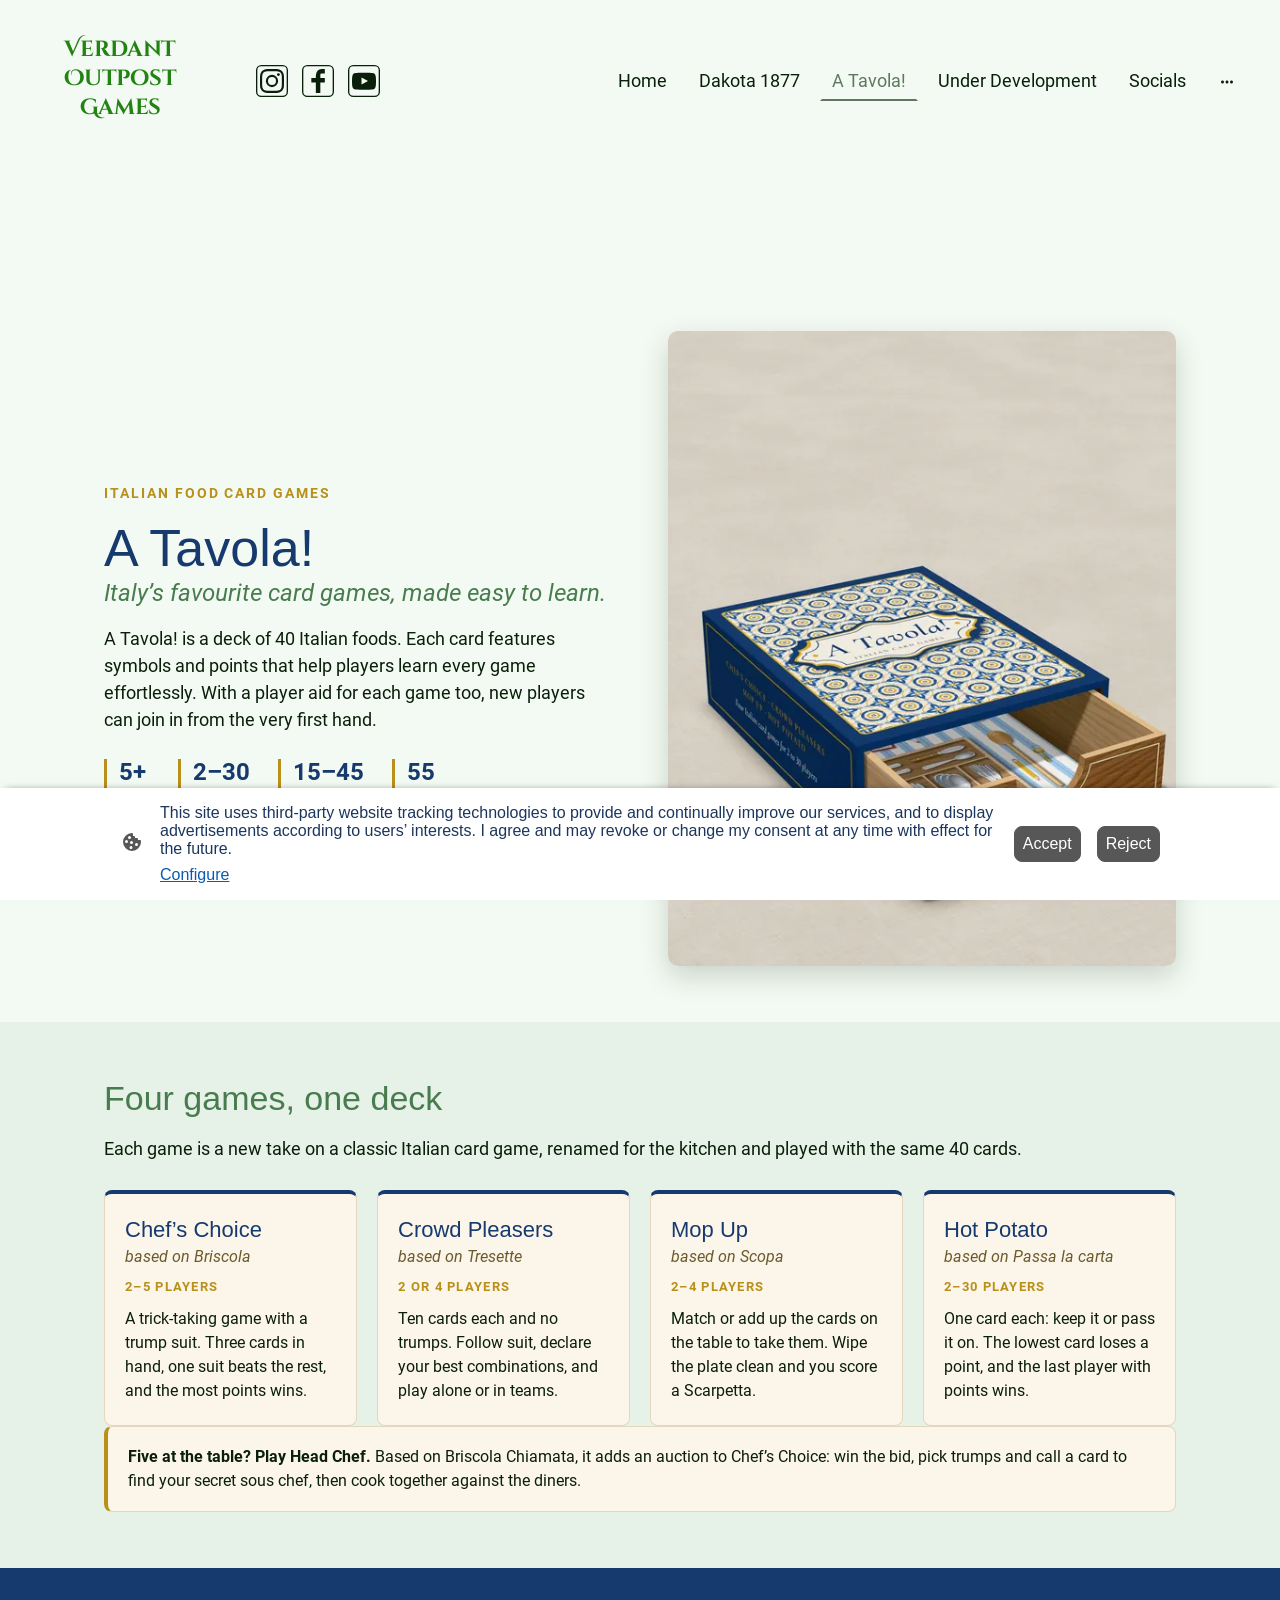
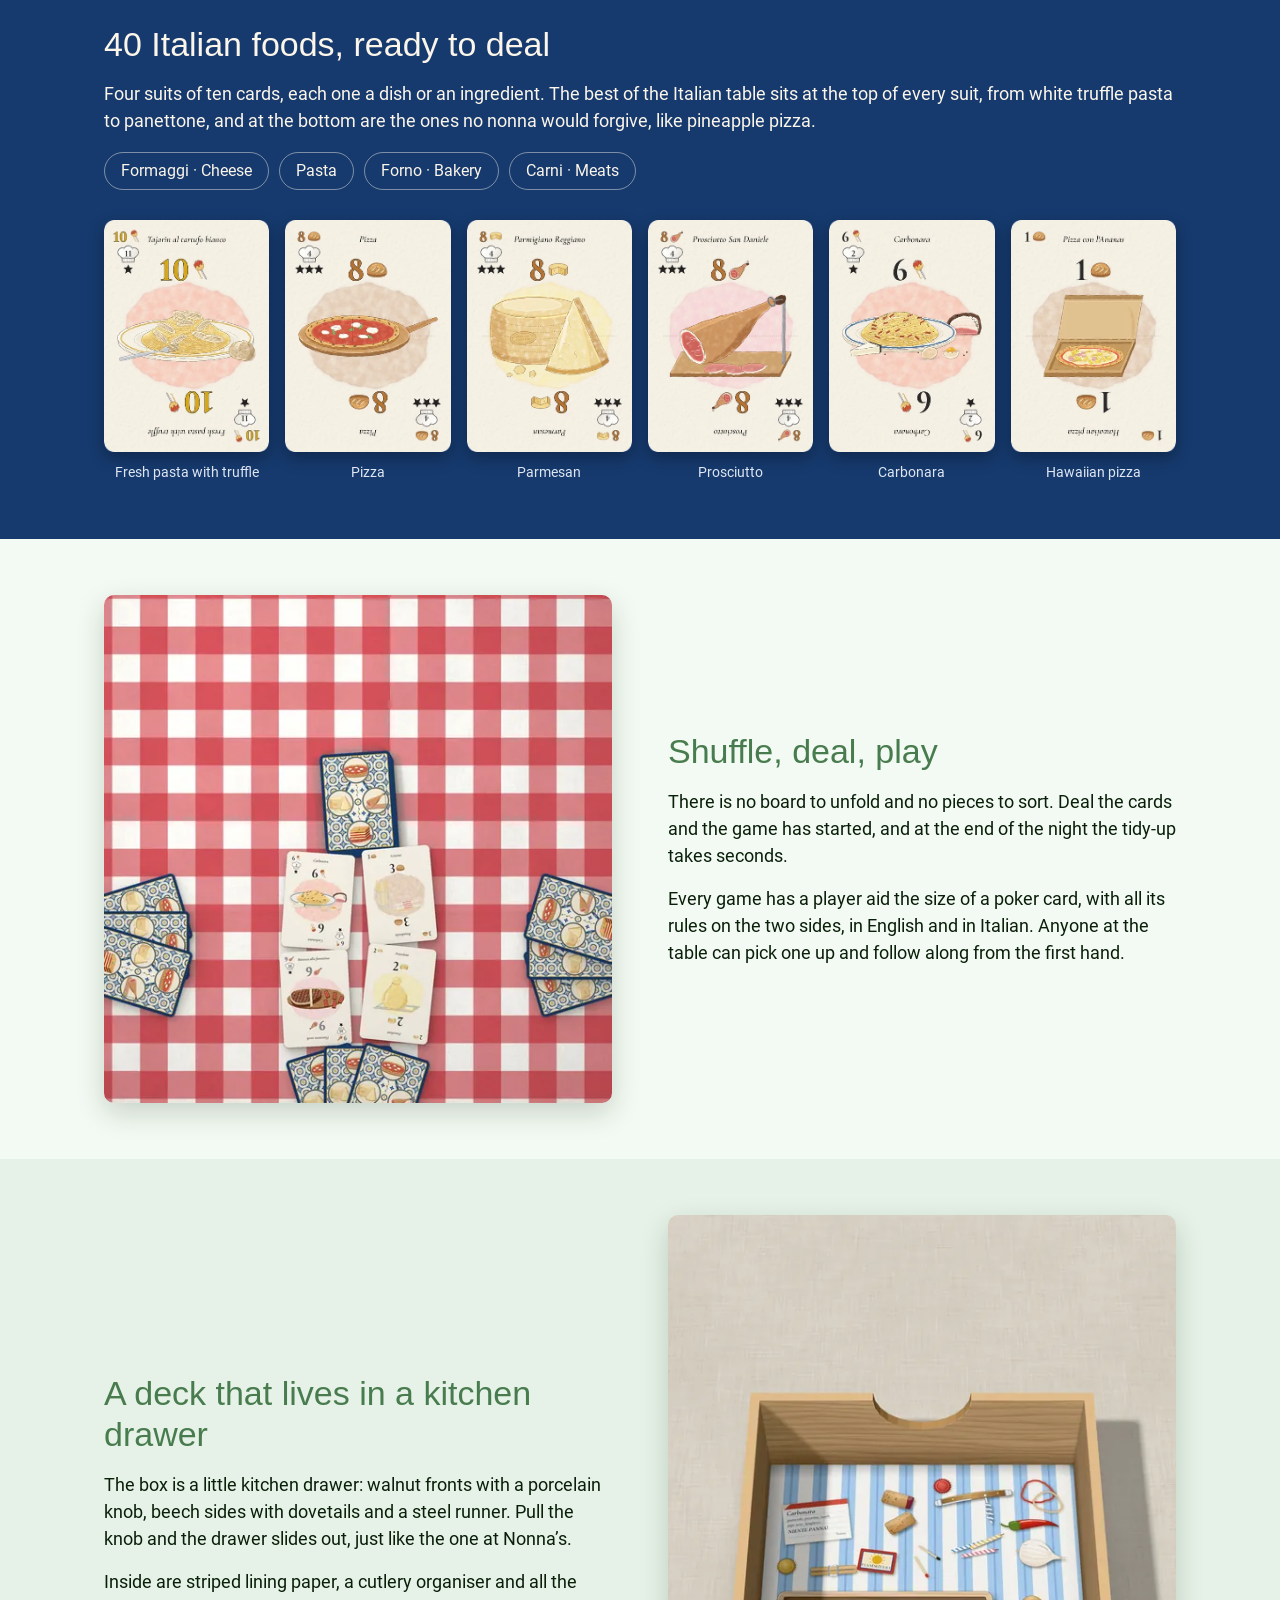
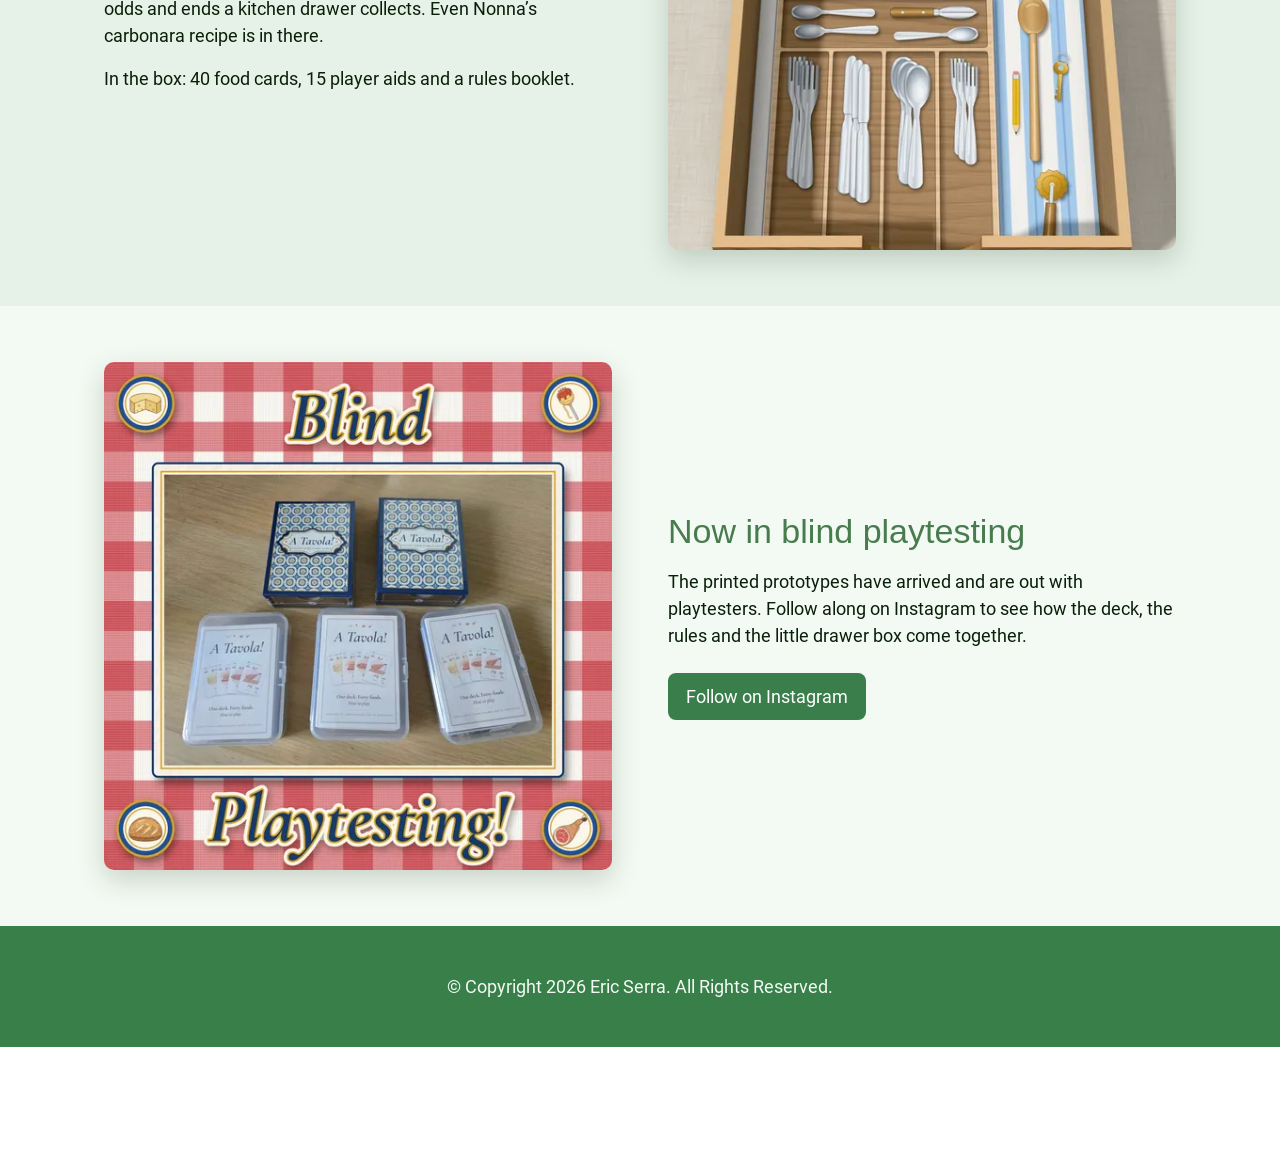
==== commit 63a90359: "Build out the A Tavola! page Replaces the Coming Soon placeholder with an overview: what the deck is" ====
--- a/a-tavola/index.html
+++ b/a-tavola/index.html
@@ -5,7 +5,7 @@
 	<meta charset="UTF-8" />
 	<meta name="viewport" content="width=device-width, initial-scale=1" />
 	<link rel="profile" href="https://gmpg.org/xfn/11" />
-	<title>A Tavola!</title>
+	<title>A Tavola! - Italian Food Card Games | Verdant Outpost Games</title>
 <meta name='robots' content='max-image-preview:large' />
 <style id="wp-img-auto-sizes-contain-inline-css">
 img:is([sizes=auto i],[sizes^="auto," i]){contain-intrinsic-size:3000px 1500px}
@@ -51,7 +51,7 @@
 				</script>
 	<script type="application/ld+json">
                     {"@context":"https://schema.org","@type":"LocalBusiness","logo":"/-_-/resources/images/files/67120199-512e-4df1-809b-0810bfc0ea8a/b1674737-ef24-41eb-8ea8-cbc4cca74434?o=rs:fill:809:808:1:1/g:sm/","url":"https://verdantoutpost.com","name":"Verdant Outpost Games","sameAs":["","","","https://www.youtube.com/@verdant.outpost","https://www.facebook.com/people/Verdant-Outpost-Games/61590462296860/","","https://www.instagram.com/verdant.outpost/"],"email":"ericserra@verdantoutpost.com"}
-                </script><meta name="description" content="A set of 40 italian dishes form a deck of cards that allows players to quickly learn to play 4 popular italian card games." /><meta property="og:image" content="../wp-content/uploads/go-x/u/72191930-62aa-4aa5-a026-ffb4e1412236/image.png" /><link rel="shortcut icon" href="../wp-content/uploads/go-x/u/78a9d674-a477-477f-a71c-d5888ab7f608/w16,h16,rtfit,bg,el1,ex1,fico/image.ico" type="image/x-icon" /><link rel="icon" href="../wp-content/uploads/go-x/u/78a9d674-a477-477f-a71c-d5888ab7f608/w16,h16,rtfit,bg,el1,ex1,fico/image.ico" type="image/x-icon" /><link rel="apple-touch-icon" sizes="180x180" href="../wp-content/uploads/go-x/u/78a9d674-a477-477f-a71c-d5888ab7f608/w180,h180,rtfit,bgdde1e5,el1,ex1,fpng/image.png" type="image/png" /><link rel="icon" type="image/png" sizes="32x32" href="../wp-content/uploads/go-x/u/78a9d674-a477-477f-a71c-d5888ab7f608/w32,h32,rtfit,bg,el1,ex1,fpng/image.png" type="image/png" /><link rel="icon" type="image/png" sizes="192x192" href="../wp-content/uploads/go-x/u/78a9d674-a477-477f-a71c-d5888ab7f608/w192,h192,rtfit,bg,el1,ex1,fpng/image.png" type="image/png" /><link rel="icon" type="image/png" sizes="16x16" href="../wp-content/uploads/go-x/u/78a9d674-a477-477f-a71c-d5888ab7f608/w16,h16,rtfit,bg,el1,ex1,fpng/image.png" type="image/png" /><style id="wp-custom-css">
+                </script><meta name="description" content="A Tavola! is a deck of 40 Italian foods for four classic Italian card games, made easy to learn, with a player aid for every game." /><meta property="og:image" content="../wp-content/uploads/go-x/u/72191930-62aa-4aa5-a026-ffb4e1412236/image.png" /><link rel="shortcut icon" href="../wp-content/uploads/go-x/u/78a9d674-a477-477f-a71c-d5888ab7f608/w16,h16,rtfit,bg,el1,ex1,fico/image.ico" type="image/x-icon" /><link rel="icon" href="../wp-content/uploads/go-x/u/78a9d674-a477-477f-a71c-d5888ab7f608/w16,h16,rtfit,bg,el1,ex1,fico/image.ico" type="image/x-icon" /><link rel="apple-touch-icon" sizes="180x180" href="../wp-content/uploads/go-x/u/78a9d674-a477-477f-a71c-d5888ab7f608/w180,h180,rtfit,bgdde1e5,el1,ex1,fpng/image.png" type="image/png" /><link rel="icon" type="image/png" sizes="32x32" href="../wp-content/uploads/go-x/u/78a9d674-a477-477f-a71c-d5888ab7f608/w32,h32,rtfit,bg,el1,ex1,fpng/image.png" type="image/png" /><link rel="icon" type="image/png" sizes="192x192" href="../wp-content/uploads/go-x/u/78a9d674-a477-477f-a71c-d5888ab7f608/w192,h192,rtfit,bg,el1,ex1,fpng/image.png" type="image/png" /><link rel="icon" type="image/png" sizes="16x16" href="../wp-content/uploads/go-x/u/78a9d674-a477-477f-a71c-d5888ab7f608/w16,h16,rtfit,bg,el1,ex1,fpng/image.png" type="image/png" /><style id="wp-custom-css">
 @font-face{src:url(../wp-content/themes/gox/public/fonts/Roboto-latin_latin-ext-100.eot);src:local("Roboto Thin"),local("Roboto-Thin");src:url(../wp-content/themes/gox/public/fonts/Roboto-latin_latin-ext-100.eot) format("embedded-opentype");src:url(../wp-content/themes/gox/public/fonts/Roboto-latin_latin-ext-100.woff2) format("woff2");src:url(../wp-content/themes/gox/public/fonts/Roboto-latin_latin-ext-100.woff) format("woff");src:url(../wp-content/themes/gox/public/fonts/Roboto-latin_latin-ext-100.ttf) format("truetype");src:url(../wp-content/themes/gox/public/fonts/Roboto-latin_latin-ext-100.svg) format("svg");font-family:Roboto;font-style:normal;font-weight:100;src:url(../wp-content/themes/gox/public/fonts/Roboto-latin_latin-ext-100.woff) format("woff")}@font-face{src:url(../wp-content/themes/gox/public/fonts/Roboto-latin_latin-ext-100italic.eot);src:local("Roboto ThinItalic"),local("Roboto-ThinItalic");src:url(../wp-content/themes/gox/public/fonts/Roboto-latin_latin-ext-100italic.eot) format("embedded-opentype");src:url(../wp-content/themes/gox/public/fonts/Roboto-latin_latin-ext-100italic.woff2) format("woff2");src:url(../wp-content/themes/gox/public/fonts/Roboto-latin_latin-ext-100italic.woff) format("woff");src:url(../wp-content/themes/gox/public/fonts/Roboto-latin_latin-ext-100italic.ttf) format("truetype");src:url(../wp-content/themes/gox/public/fonts/Roboto-latin_latin-ext-100italic.svg) format("svg");font-family:Roboto;font-style:italic;font-weight:100;src:url(../wp-content/themes/gox/public/fonts/Roboto-latin_latin-ext-100italic.woff) format("woff")}@font-face{src:url(../wp-content/themes/gox/public/fonts/Roboto-latin_latin-ext-200.eot);src:local("Roboto ExtraLight"),local("Roboto-ExtraLight");src:url(../wp-content/themes/gox/public/fonts/Roboto-latin_latin-ext-200.eot) format("embedded-opentype");src:url(../wp-content/themes/gox/public/fonts/Roboto-latin_latin-ext-200.woff2) format("woff2");src:url(../wp-content/themes/gox/public/fonts/Roboto-latin_latin-ext-200.woff) format("woff");src:url(../wp-content/themes/gox/public/fonts/Roboto-latin_latin-ext-200.ttf) format("truetype");src:url(../wp-content/themes/gox/public/fonts/Roboto-latin_latin-ext-200.svg) format("svg");font-family:Roboto;font-style:normal;font-weight:200;src:url(../wp-content/themes/gox/public/fonts/Roboto-latin_latin-ext-200.woff) format("woff")}@font-face{src:url(../wp-content/themes/gox/public/fonts/Roboto-latin_latin-ext-200italic.eot);src:local("Roboto ExtraLightItalic"),local("Roboto-ExtraLightItalic");src:url(../wp-content/themes/gox/public/fonts/Roboto-latin_latin-ext-200italic.eot) format("embedded-opentype");src:url(../wp-content/themes/gox/public/fonts/Roboto-latin_latin-ext-200italic.woff2) format("woff2");src:url(../wp-content/themes/gox/public/fonts/Roboto-latin_latin-ext-200italic.woff) format("woff");src:url(../wp-content/themes/gox/public/fonts/Roboto-latin_latin-ext-200italic.ttf) format("truetype");src:url(../wp-content/themes/gox/public/fonts/Roboto-latin_latin-ext-200italic.svg) format("svg");font-family:Roboto;font-style:italic;font-weight:200;src:url(../wp-content/themes/gox/public/fonts/Roboto-latin_latin-ext-200italic.woff) format("woff")}@font-face{src:url(../wp-content/themes/gox/public/fonts/Roboto-latin_latin-ext-300.eot);src:local("Roboto Light"),local("Roboto-Light");src:url(../wp-content/themes/gox/public/fonts/Roboto-latin_latin-ext-300.eot) format("embedded-opentype");src:url(../wp-content/themes/gox/public/fonts/Roboto-latin_latin-ext-300.woff2) format("woff2");src:url(../wp-content/themes/gox/public/fonts/Roboto-latin_latin-ext-300.woff) format("woff");src:url(../wp-content/themes/gox/public/fonts/Roboto-latin_latin-ext-300.ttf) format("truetype");src:url(../wp-content/themes/gox/public/fonts/Roboto-latin_latin-ext-300.svg) format("svg");font-family:Roboto;font-style:normal;font-weight:300;src:url(../wp-content/themes/gox/public/fonts/Roboto-latin_latin-ext-300.woff) format("woff")}@font-face{src:url(../wp-content/themes/gox/public/fonts/Roboto-latin_latin-ext-300italic.eot);src:local("Roboto LightItalic"),local("Roboto-LightItalic");src:url(../wp-content/themes/gox/public/fonts/Roboto-latin_latin-ext-300italic.eot) format("embedded-opentype");src:url(../wp-content/themes/gox/public/fonts/Roboto-latin_latin-ext-300italic.woff2) format("woff2");src:url(../wp-content/themes/gox/public/fonts/Roboto-latin_latin-ext-300italic.woff) format("woff");src:url(../wp-content/themes/gox/public/fonts/Roboto-latin_latin-ext-300italic.ttf) format("truetype");src:url(../wp-content/themes/gox/public/fonts/Roboto-latin_latin-ext-300italic.svg) format("svg");font-family:Roboto;font-style:italic;font-weight:300;src:url(../wp-content/themes/gox/public/fonts/Roboto-latin_latin-ext-300italic.woff) format("woff")}@font-face{src:url(../wp-content/themes/gox/public/fonts/Roboto-latin_latin-ext-regular.eot);src:local("Roboto Regular"),local("Roboto-Regular");src:url(../wp-content/themes/gox/public/fonts/Roboto-latin_latin-ext-regular.eot) format("embedded-opentype");src:url(../wp-content/themes/gox/public/fonts/Roboto-latin_latin-ext-regular.woff2) format("woff2");src:url(../wp-content/themes/gox/public/fonts/Roboto-latin_latin-ext-regular.woff) format("woff");src:url(../wp-content/themes/gox/public/fonts/Roboto-latin_latin-ext-regular.ttf) format("truetype");src:url(../wp-content/themes/gox/public/fonts/Roboto-latin_latin-ext-regular.svg) format("svg");font-family:Roboto;font-style:normal;font-weight:400;src:url(../wp-content/themes/gox/public/fonts/Roboto-latin_latin-ext-regular.woff) format("woff")}@font-face{src:url(../wp-content/themes/gox/public/fonts/Roboto-latin_latin-ext-italic.eot);src:local("Roboto Italic"),local("Roboto-Italic");src:url(../wp-content/themes/gox/public/fonts/Roboto-latin_latin-ext-italic.eot) format("embedded-opentype");src:url(../wp-content/themes/gox/public/fonts/Roboto-latin_latin-ext-italic.woff2) format("woff2");src:url(../wp-content/themes/gox/public/fonts/Roboto-latin_latin-ext-italic.woff) format("woff");src:url(../wp-content/themes/gox/public/fonts/Roboto-latin_latin-ext-italic.ttf) format("truetype");src:url(../wp-content/themes/gox/public/fonts/Roboto-latin_latin-ext-italic.svg) format("svg");font-family:Roboto;font-style:italic;font-weight:400;src:url(../wp-content/themes/gox/public/fonts/Roboto-latin_latin-ext-italic.woff) format("woff")}@font-face{src:url(../wp-content/themes/gox/public/fonts/Roboto-latin_latin-ext-500.eot);src:local("Roboto Medium"),local("Roboto-Medium");src:url(../wp-content/themes/gox/public/fonts/Roboto-latin_latin-ext-500.eot) format("embedded-opentype");src:url(../wp-content/themes/gox/public/fonts/Roboto-latin_latin-ext-500.woff2) format("woff2");src:url(../wp-content/themes/gox/public/fonts/Roboto-latin_latin-ext-500.woff) format("woff");src:url(../wp-content/themes/gox/public/fonts/Roboto-latin_latin-ext-500.ttf) format("truetype");src:url(../wp-content/themes/gox/public/fonts/Roboto-latin_latin-ext-500.svg) format("svg");font-family:Roboto;font-style:normal;font-weight:500;src:url(../wp-content/themes/gox/public/fonts/Roboto-latin_latin-ext-500.woff) format("woff")}@font-face{src:url(../wp-content/themes/gox/public/fonts/Roboto-latin_latin-ext-500italic.eot);src:local("Roboto MediumItalic"),local("Roboto-MediumItalic");src:url(../wp-content/themes/gox/public/fonts/Roboto-latin_latin-ext-500italic.eot) format("embedded-opentype");src:url(../wp-content/themes/gox/public/fonts/Roboto-latin_latin-ext-500italic.woff2) format("woff2");src:url(../wp-content/themes/gox/public/fonts/Roboto-latin_latin-ext-500italic.woff) format("woff");src:url(../wp-content/themes/gox/public/fonts/Roboto-latin_latin-ext-500italic.ttf) format("truetype");src:url(../wp-content/themes/gox/public/fonts/Roboto-latin_latin-ext-500italic.svg) format("svg");font-family:Roboto;font-style:italic;font-weight:500;src:url(../wp-content/themes/gox/public/fonts/Roboto-latin_latin-ext-500italic.woff) format("woff")}@font-face{src:url(../wp-content/themes/gox/public/fonts/Roboto-latin_latin-ext-600.eot);src:local("Roboto SemiBold"),local("Roboto-SemiBold");src:url(../wp-content/themes/gox/public/fonts/Roboto-latin_latin-ext-600.eot) format("embedded-opentype");src:url(../wp-content/themes/gox/public/fonts/Roboto-latin_latin-ext-600.woff2) format("woff2");src:url(../wp-content/themes/gox/public/fonts/Roboto-latin_latin-ext-600.woff) format("woff");src:url(../wp-content/themes/gox/public/fonts/Roboto-latin_latin-ext-600.ttf) format("truetype");src:url(../wp-content/themes/gox/public/fonts/Roboto-latin_latin-ext-600.svg) format("svg");font-family:Roboto;font-style:normal;font-weight:600;src:url(../wp-content/themes/gox/public/fonts/Roboto-latin_latin-ext-600.woff) format("woff")}@font-face{src:url(../wp-content/themes/gox/public/fonts/Roboto-latin_latin-ext-600italic.eot);src:local("Roboto SemiBoldItalic"),local("Roboto-SemiBoldItalic");src:url(../wp-content/themes/gox/public/fonts/Roboto-latin_latin-ext-600italic.eot) format("embedded-opentype");src:url(../wp-content/themes/gox/public/fonts/Roboto-latin_latin-ext-600italic.woff2) format("woff2");src:url(../wp-content/themes/gox/public/fonts/Roboto-latin_latin-ext-600italic.woff) format("woff");src:url(../wp-content/themes/gox/public/fonts/Roboto-latin_latin-ext-600italic.ttf) format("truetype");src:url(../wp-content/themes/gox/public/fonts/Roboto-latin_latin-ext-600italic.svg) format("svg");font-family:Roboto;font-style:italic;font-weight:600;src:url(../wp-content/themes/gox/public/fonts/Roboto-latin_latin-ext-600italic.woff) format("woff")}@font-face{src:url(../wp-content/themes/gox/public/fonts/Roboto-latin_latin-ext-700.eot);src:local("Roboto Bold"),local("Roboto-Bold");src:url(../wp-content/themes/gox/public/fonts/Roboto-latin_latin-ext-700.eot) format("embedded-opentype");src:url(../wp-content/themes/gox/public/fonts/Roboto-latin_latin-ext-700.woff2) format("woff2");src:url(../wp-content/themes/gox/public/fonts/Roboto-latin_latin-ext-700.woff) format("woff");src:url(../wp-content/themes/gox/public/fonts/Roboto-latin_latin-ext-700.ttf) format("truetype");src:url(../wp-content/themes/gox/public/fonts/Roboto-latin_latin-ext-700.svg) format("svg");font-family:Roboto;font-style:normal;font-weight:700;src:url(../wp-content/themes/gox/public/fonts/Roboto-latin_latin-ext-700.woff) format("woff")}@font-face{src:url(../wp-content/themes/gox/public/fonts/Roboto-latin_latin-ext-700italic.eot);src:local("Roboto BoldItalic"),local("Roboto-BoldItalic");src:url(../wp-content/themes/gox/public/fonts/Roboto-latin_latin-ext-700italic.eot) format("embedded-opentype");src:url(../wp-content/themes/gox/public/fonts/Roboto-latin_latin-ext-700italic.woff2) format("woff2");src:url(../wp-content/themes/gox/public/fonts/Roboto-latin_latin-ext-700italic.woff) format("woff");src:url(../wp-content/themes/gox/public/fonts/Roboto-latin_latin-ext-700italic.ttf) format("truetype");src:url(../wp-content/themes/gox/public/fonts/Roboto-latin_latin-ext-700italic.svg) format("svg");font-family:Roboto;font-style:italic;font-weight:700;src:url(../wp-content/themes/gox/public/fonts/Roboto-latin_latin-ext-700italic.woff) format("woff")}@font-face{src:url(../wp-content/themes/gox/public/fonts/Roboto-latin_latin-ext-800.eot);src:local("Roboto ExtraBold"),local("Roboto-ExtraBold");src:url(../wp-content/themes/gox/public/fonts/Roboto-latin_latin-ext-800.eot) format("embedded-opentype");src:url(../wp-content/themes/gox/public/fonts/Roboto-latin_latin-ext-800.woff2) format("woff2");src:url(../wp-content/themes/gox/public/fonts/Roboto-latin_latin-ext-800.woff) format("woff");src:url(../wp-content/themes/gox/public/fonts/Roboto-latin_latin-ext-800.ttf) format("truetype");src:url(../wp-content/themes/gox/public/fonts/Roboto-latin_latin-ext-800.svg) format("svg");font-family:Roboto;font-style:normal;font-weight:800;src:url(../wp-content/themes/gox/public/fonts/Roboto-latin_latin-ext-800.woff) format("woff")}@font-face{src:url(../wp-content/themes/gox/public/fonts/Roboto-latin_latin-ext-800italic.eot);src:local("Roboto ExtraBoldItalic"),local("Roboto-ExtraBoldItalic");src:url(../wp-content/themes/gox/public/fonts/Roboto-latin_latin-ext-800italic.eot) format("embedded-opentype");src:url(../wp-content/themes/gox/public/fonts/Roboto-latin_latin-ext-800italic.woff2) format("woff2");src:url(../wp-content/themes/gox/public/fonts/Roboto-latin_latin-ext-800italic.woff) format("woff");src:url(../wp-content/themes/gox/public/fonts/Roboto-latin_latin-ext-800italic.ttf) format("truetype");src:url(../wp-content/themes/gox/public/fonts/Roboto-latin_latin-ext-800italic.svg) format("svg");font-family:Roboto;font-style:italic;font-weight:800;src:url(../wp-content/themes/gox/public/fonts/Roboto-latin_latin-ext-800italic.woff) format("woff")}@font-face{src:url(../wp-content/themes/gox/public/fonts/Roboto-latin_latin-ext-900.eot);src:local("Roboto Black"),local("Roboto-Black");src:url(../wp-content/themes/gox/public/fonts/Roboto-latin_latin-ext-900.eot) format("embedded-opentype");src:url(../wp-content/themes/gox/public/fonts/Roboto-latin_latin-ext-900.woff2) format("woff2");src:url(../wp-content/themes/gox/public/fonts/Roboto-latin_latin-ext-900.woff) format("woff");src:url(../wp-content/themes/gox/public/fonts/Roboto-latin_latin-ext-900.ttf) format("truetype");src:url(../wp-content/themes/gox/public/fonts/Roboto-latin_latin-ext-900.svg) format("svg");font-family:Roboto;font-style:normal;font-weight:900;src:url(../wp-content/themes/gox/public/fonts/Roboto-latin_latin-ext-900.woff) format("woff")}@font-face{src:url(../wp-content/themes/gox/public/fonts/Roboto-latin_latin-ext-900italic.eot);src:local("Roboto BlackItalic"),local("Roboto-BlackItalic");src:url(../wp-content/themes/gox/public/fonts/Roboto-latin_latin-ext-900italic.eot) format("embedded-opentype");src:url(../wp-content/themes/gox/public/fonts/Roboto-latin_latin-ext-900italic.woff2) format("woff2");src:url(../wp-content/themes/gox/public/fonts/Roboto-latin_latin-ext-900italic.woff) format("woff");src:url(../wp-content/themes/gox/public/fonts/Roboto-latin_latin-ext-900italic.ttf) format("truetype");src:url(../wp-content/themes/gox/public/fonts/Roboto-latin_latin-ext-900italic.svg) format("svg");font-family:Roboto;font-style:italic;font-weight:900;src:url(../wp-content/themes/gox/public/fonts/Roboto-latin_latin-ext-900italic.woff) format("woff")}.accessNavigationLink{font-family:'Open Sans',sans-serif;border-radius:8px;text-align:center;padding:13px 0;color:#00f;font-size:16px;font-weight:700;width:100%;top:-50px;position:absolute;text-decoration:none;opacity:0}.accessNavigationLink:focus-visible{top:5px;outline:2px solid #00f;outline-offset:2px;box-shadow:0 0 0 2px #fff;left:6px;width:calc(100% - 6px);position:static;display:block;margin-top:5px;margin-left:6px;background-color:#fff;opacity:1}.accessNavigationList{margin:0;list-style:none;padding:0;z-index:1;position:relative}.animation-flip-top:not(.is-visible){visibility:hidden}.theming-theme-accent1-sticky{color:#fff!important}.theming-theme-accent2-sticky{color:#fff!important}.theming-theme-accent3-sticky{color:#fff!important}.theming-theme-light-sticky{color:#fff!important}.theming-theme-dark-sticky{color:#0a1f0a!important}.theming-basic-Grey-sticky{color:#fff!important}.theming-basic-Red-sticky{color:#fff!important}.theming-basic-Orange-sticky{color:#fff!important}.theming-basic-Yellow-sticky{color:#fff!important}.theming-basic-Green-sticky{color:#fff!important}.theming-basic-Cyan-sticky{color:#fff!important}.theming-basic-Blue-sticky{color:#fff!important}.theming-basic-Purple-sticky{color:#fff!important}@media (min-width:768px) and (max-width:1023.95px){.grid-row-4c44d26b-8f64-4a42-87b0-b59764cbb7b9{flex-direction:column!important}}@font-face{src:url(../wp-content/themes/gox/public/fonts/CinzelDecorative-latin_latin-ext-regular.eot);src:local("CinzelDecorative Regular"),local("CinzelDecorative-Regular");src:url(../wp-content/themes/gox/public/fonts/CinzelDecorative-latin_latin-ext-regular.eot) format("embedded-opentype");src:url(../wp-content/themes/gox/public/fonts/CinzelDecorative-latin_latin-ext-regular.woff2) format("woff2");src:url(../wp-content/themes/gox/public/fonts/CinzelDecorative-latin_latin-ext-regular.woff) format("woff");src:url(../wp-content/themes/gox/public/fonts/CinzelDecorative-latin_latin-ext-regular.ttf) format("truetype");src:url(../wp-content/themes/gox/public/fonts/CinzelDecorative-latin_latin-ext-regular.svg) format("svg");font-family:CinzelDecorative;font-style:normal;font-weight:400;src:url(../wp-content/themes/gox/public/fonts/CinzelDecorative-latin_latin-ext-regular.woff) format("woff")}@font-face{src:url(../wp-content/themes/gox/public/fonts/CinzelDecorative-latin_latin-ext-700.eot);src:local("CinzelDecorative Bold"),local("CinzelDecorative-Bold");src:url(../wp-content/themes/gox/public/fonts/CinzelDecorative-latin_latin-ext-700.eot) format("embedded-opentype");src:url(../wp-content/themes/gox/public/fonts/CinzelDecorative-latin_latin-ext-700.woff2) format("woff2");src:url(../wp-content/themes/gox/public/fonts/CinzelDecorative-latin_latin-ext-700.woff) format("woff");src:url(../wp-content/themes/gox/public/fonts/CinzelDecorative-latin_latin-ext-700.ttf) format("truetype");src:url(../wp-content/themes/gox/public/fonts/CinzelDecorative-latin_latin-ext-700.svg) format("svg");font-family:CinzelDecorative;font-style:normal;font-weight:700;src:url(../wp-content/themes/gox/public/fonts/CinzelDecorative-latin_latin-ext-700.woff) format("woff")}@font-face{src:url(../wp-content/themes/gox/public/fonts/CinzelDecorative-latin_latin-ext-900.eot);src:local("CinzelDecorative Black"),local("CinzelDecorative-Black");src:url(../wp-content/themes/gox/public/fonts/CinzelDecorative-latin_latin-ext-900.eot) format("embedded-opentype");src:url(../wp-content/themes/gox/public/fonts/CinzelDecorative-latin_latin-ext-900.woff2) format("woff2");src:url(../wp-content/themes/gox/public/fonts/CinzelDecorative-latin_latin-ext-900.woff) format("woff");src:url(../wp-content/themes/gox/public/fonts/CinzelDecorative-latin_latin-ext-900.ttf) format("truetype");src:url(../wp-content/themes/gox/public/fonts/CinzelDecorative-latin_latin-ext-900.svg) format("svg");font-family:CinzelDecorative;font-style:normal;font-weight:900;src:url(../wp-content/themes/gox/public/fonts/CinzelDecorative-latin_latin-ext-900.woff) format("woff")}.logo-5e765aec-e918-4b75-b4be-4928e28b4789 .theming-theme-accent1{color:#397f4a!important}.logo-5e765aec-e918-4b75-b4be-4928e28b4789 .theming-theme-accent2{color:#896d35!important}.logo-5e765aec-e918-4b75-b4be-4928e28b4789 .theming-theme-accent3{color:#487c4e!important}.logo-5e765aec-e918-4b75-b4be-4928e28b4789 .theming-theme-light{color:#5f775f!important}.logo-5e765aec-e918-4b75-b4be-4928e28b4789 .theming-theme-dark{color:#0a1f0a!important}.logo-5e765aec-e918-4b75-b4be-4928e28b4789 .theming-basic-Grey{color:#717171!important}.logo-5e765aec-e918-4b75-b4be-4928e28b4789 .theming-basic-Red{color:#e0110c!important}.logo-5e765aec-e918-4b75-b4be-4928e28b4789 .theming-basic-Orange{color:#b65503!important}.logo-5e765aec-e918-4b75-b4be-4928e28b4789 .theming-basic-Yellow{color:#8a6e00!important}.logo-5e765aec-e918-4b75-b4be-4928e28b4789 .theming-basic-Green{color:#228312!important}.logo-5e765aec-e918-4b75-b4be-4928e28b4789 .theming-basic-Cyan{color:#007c94!important}.logo-5e765aec-e918-4b75-b4be-4928e28b4789 .theming-basic-Blue{color:#1414c9!important}.logo-5e765aec-e918-4b75-b4be-4928e28b4789 .theming-basic-Purple{color:#941196!important}@media (min-width:0px) and (max-width:767.95px){.module-container-883905e5-196a-4209-9028-cdec4acdceca{display:none!important}}@media (min-width:768px) and (max-width:1023.95px){.module-container-883905e5-196a-4209-9028-cdec4acdceca{display:none!important}}@media (min-width:0px) and (max-width:767.95px){.module-container-1ebc2bbe-337c-4b11-a6e8-cc84129c9b44{min-height:32px!important}}@media (min-width:768px) and (max-width:1023.95px){.module-container-1ebc2bbe-337c-4b11-a6e8-cc84129c9b44{min-height:32px!important}}.downloadWarningOverlay{position:fixed;z-index:1000;left:0;top:0;width:100%;height:100%;background-color:rgba(0,0,0,.65);display:none}.downloadWarningModal{background-color:#fff;position:fixed;left:50%;top:50%;transform:translate(-50%,-50%);max-width:480px;width:calc(100% - 10px);padding:24px 36px;pointer-events:none;opacity:0;transition:all .3s ease-in-out;z-index:1001;border-radius:8px}.downladWarningBtnContainer{margin-top:24px;display:flex;justify-content:center}.downladWarningBtnContainer a:focus,.downladWarningBtnContainer button:focus{outline:2px solid #00f;outline-offset:2px;box-shadow:0 0 0 2px #fff}.downladWarningBtn{min-width:60px;cursor:pointer;display:inline-block;padding:9px 18px;font-size:14px;margin-top:8px;word-break:break-word;font-weight:400;border-radius:5px;margin:0 8px;overflow-wrap:break-word;border:none;display:flex;align-items:center;position:relative}.downladWarningBtn a[data-link-type=document]{position:absolute;display:block;left:0;top:0;width:100%;height:100%}.showElement{display:block}.hideElement{display:none}.showModal{opacity:1;pointer-events:auto}@media screen and (max-width:450px){.downladWarningBtnContainer{align-items:center;flex-direction:column-reverse}.downladWarningBtn{margin:10px;justify-content:center}}.download-warning-modal-font{font-family:Roboto;font-size:18px;font-weight:400;word-wrap:break-word;overflow-wrap:break-word}.download-warning-button-font{font-family:Roboto;font-size:18px;font-weight:400;word-wrap:break-word;overflow-wrap:break-word}@media (min-width:768px) and (max-width:1023.95px){.grid-row-a412c39b-7bb5-44c6-a77d-a75f9a108096{order:-1!important}}@media (min-width:1024px){.grid-row-a412c39b-7bb5-44c6-a77d-a75f9a108096{order:-1!important}}@media (min-width:768px) and (max-width:1023.95px){.grid-column-6c4b3308-1389-4c0b-8d69-f4cbde350b32{order:1!important}}@media (min-width:768px) and (max-width:1023.95px){.grid-row-31f54be3-4ec7-4d7b-98ca-a68578175af2{margin-top:-152px!important}}@media (min-width:1024px){.grid-row-31f54be3-4ec7-4d7b-98ca-a68578175af2{margin-top:-336px!important}}.heading-module-d35969b7-b9ba-4b87-adc2-a89b5b06877d .theming-theme-accent1{color:#397f4a!important}.heading-module-d35969b7-b9ba-4b87-adc2-a89b5b06877d .theming-theme-accent2{color:#896d35!important}.heading-module-d35969b7-b9ba-4b87-adc2-a89b5b06877d .theming-theme-accent3{color:#487c4e!important}.heading-module-d35969b7-b9ba-4b87-adc2-a89b5b06877d .theming-theme-light{color:#5f775f!important}.heading-module-d35969b7-b9ba-4b87-adc2-a89b5b06877d .theming-theme-dark{color:#0a1f0a!important}.heading-module-d35969b7-b9ba-4b87-adc2-a89b5b06877d .theming-basic-Grey{color:#717171!important}.heading-module-d35969b7-b9ba-4b87-adc2-a89b5b06877d .theming-basic-Red{color:#e0110c!important}.heading-module-d35969b7-b9ba-4b87-adc2-a89b5b06877d .theming-basic-Orange{color:#b65503!important}.heading-module-d35969b7-b9ba-4b87-adc2-a89b5b06877d .theming-basic-Yellow{color:#8a6e00!important}.heading-module-d35969b7-b9ba-4b87-adc2-a89b5b06877d .theming-basic-Green{color:#228312!important}.heading-module-d35969b7-b9ba-4b87-adc2-a89b5b06877d .theming-basic-Cyan{color:#007c94!important}.heading-module-d35969b7-b9ba-4b87-adc2-a89b5b06877d .theming-basic-Blue{color:#1414c9!important}.heading-module-d35969b7-b9ba-4b87-adc2-a89b5b06877d .theming-basic-Purple{color:#941196!important}.text-895ab454-ea8d-4a35-8b87-5249114ab179 .theming-theme-accent1{color:#ebfdee!important}.text-895ab454-ea8d-4a35-8b87-5249114ab179 .theming-theme-accent2{color:#fdf8f0!important}.text-895ab454-ea8d-4a35-8b87-5249114ab179 .theming-theme-accent3{color:#eefcef!important}.text-895ab454-ea8d-4a35-8b87-5249114ab179 .theming-theme-light{color:#f3faf3!important}.text-895ab454-ea8d-4a35-8b87-5249114ab179 .theming-theme-dark{color:#ecfdec!important}.text-895ab454-ea8d-4a35-8b87-5249114ab179 .theming-basic-Grey{color:#f8f8f8!important}.text-895ab454-ea8d-4a35-8b87-5249114ab179 .theming-basic-Red{color:#fff6f6!important}.text-895ab454-ea8d-4a35-8b87-5249114ab179 .theming-basic-Orange{color:#fff7f5!important}.text-895ab454-ea8d-4a35-8b87-5249114ab179 .theming-basic-Yellow{color:#fff8eb!important}.text-895ab454-ea8d-4a35-8b87-5249114ab179 .theming-basic-Green{color:#e7ffe6!important}.text-895ab454-ea8d-4a35-8b87-5249114ab179 .theming-basic-Cyan{color:#effaff!important}.text-895ab454-ea8d-4a35-8b87-5249114ab179 .theming-basic-Blue{color:#f8f8ff!important}.text-895ab454-ea8d-4a35-8b87-5249114ab179 .theming-basic-Purple{color:#fef6ff!important}:root{--theme-bodyBackground-color:#F3FAF3;--theme-bodyText-color:#0A1F0A;--theme-h1-color:#63A76A;--theme-h2-color:#63A76A;--theme-h3-color:#63A76A;--theme-h4-color:#63A76A;--theme-h5-color:#0A1F0A;--theme-h6-color:#0A1F0A;--theme-link-color:#63A76A;--theme-button-color:#397F4A;--theme-navigationActive-color:#ebbc61;--theme-heading-font-sizes-large-h1-size:45px;--theme-heading-font-sizes-large-h2-size:37px;--theme-heading-font-sizes-large-h3-size:31px;--theme-heading-font-sizes-large-h4-size:26px;--theme-heading-font-sizes-large-h5-size:22px;--theme-heading-font-sizes-large-h6-size:18px;--theme-heading-font-sizes-small-h1-size:35px;--theme-heading-font-sizes-small-h2-size:29px;--theme-heading-font-sizes-small-h3-size:24px;--theme-heading-font-sizes-small-h4-size:20px;--theme-heading-font-sizes-small-h5-size:16px;--theme-heading-font-sizes-small-h6-size:14px;--theme-heading-font-sizes-medium-h1-size:40px;--theme-heading-font-sizes-medium-h2-size:33px;--theme-heading-font-sizes-medium-h3-size:28px;--theme-heading-font-sizes-medium-h4-size:23px;--theme-heading-font-sizes-medium-h5-size:19px;--theme-heading-font-sizes-medium-h6-size:16px;--theme-heading-font-family:Arial;--theme-body-font-sizes-large-body-size:18px;--theme-body-font-sizes-large-button-size:18px;--theme-body-font-sizes-small-body-size:14px;--theme-body-font-sizes-small-button-size:14px;--theme-body-font-sizes-medium-body-size:16px;--theme-body-font-sizes-medium-button-size:16px;--theme-body-font-family:Roboto}
 </style>
 <link rel="stylesheet" href="../assets/site.css" />
@@ -59,8 +59,77 @@
 <body class="wp-singular page-template-default page page-id-291 wp-theme-gox no-sidebar">
 	<!-- #root -->
 <div id="root">
-<link rel="preload" as="image" imagesrcset="../wp-content/uploads/go-x/u/72191930-62aa-4aa5-a026-ffb4e1412236/l0,t0,w822,h1122/image-480x655.png 480w,../wp-content/uploads/go-x/u/72191930-62aa-4aa5-a026-ffb4e1412236/l0,t0,w822,h1122/image-320x437.png 320w,../wp-content/uploads/go-x/u/72191930-62aa-4aa5-a026-ffb4e1412236/l0,t0,w822,h1122/image-455x621.png 455w,../wp-content/uploads/go-x/u/72191930-62aa-4aa5-a026-ffb4e1412236/l0,t0,w822,h1122/image-256x349.png 256w,../wp-content/uploads/go-x/u/72191930-62aa-4aa5-a026-ffb4e1412236/l0,t0,w822,h1122/image-768x1048.png 768w,../wp-content/uploads/go-x/u/72191930-62aa-4aa5-a026-ffb4e1412236/l0,t0,w822,h1122/image-375x512.png 375w" imagesizes="(min-width: 1024px) 480px,(min-width: 960px) 320px,(min-width: 768px) 33vw,(min-width: 0px) 100vw"/><!-- wp:go-x/page {"classes":"page-root","styles":{"u002du002dpage-background-color":"#F3FAF3","u002du002dpage-color":"#0A1F0A","u002du002dtheme-fonts-pair-body-sizes-large-body-size":"18px","u002du002dtheme-fonts-pair-body-sizes-large-button-size":"18px","u002du002dtheme-fonts-pair-body-sizes-small-body-size":"14px","u002du002dtheme-fonts-pair-body-sizes-small-button-size":"14px","u002du002dtheme-fonts-pair-body-sizes-medium-body-size":"16px","u002du002dtheme-fonts-pair-body-sizes-medium-button-size":"16px","u002du002dtheme-fonts-pair-body-family":"Roboto","u002du002dtheme-fonts-pair-heading-sizes-large-h1-size":"45px","u002du002dtheme-fonts-pair-heading-sizes-large-h2-size":"37px","u002du002dtheme-fonts-pair-heading-sizes-large-h3-size":"31px","u002du002dtheme-fonts-pair-heading-sizes-large-h4-size":"26px","u002du002dtheme-fonts-pair-heading-sizes-large-h5-size":"22px","u002du002dtheme-fonts-pair-heading-sizes-large-h6-size":"18px","u002du002dtheme-fonts-pair-heading-sizes-small-h1-size":"35px","u002du002dtheme-fonts-pair-heading-sizes-small-h2-size":"29px","u002du002dtheme-fonts-pair-heading-sizes-small-h3-size":"24px","u002du002dtheme-fonts-pair-heading-sizes-small-h4-size":"20px","u002du002dtheme-fonts-pair-heading-sizes-small-h5-size":"16px","u002du002dtheme-fonts-pair-heading-sizes-small-h6-size":"14px","u002du002dtheme-fonts-pair-heading-sizes-medium-h1-size":"40px","u002du002dtheme-fonts-pair-heading-sizes-medium-h2-size":"33px","u002du002dtheme-fonts-pair-heading-sizes-medium-h3-size":"28px","u002du002dtheme-fonts-pair-heading-sizes-medium-h4-size":"23px","u002du002dtheme-fonts-pair-heading-sizes-medium-h5-size":"19px","u002du002dtheme-fonts-pair-heading-sizes-medium-h6-size":"16px","u002du002dtheme-fonts-pair-heading-family":"Arial","u002du002dtheme-fonts-sizeType":"large","u002du002dtheme-colors-palette-dark":"#0A1F0A","u002du002dtheme-colors-palette-type":"custom","u002du002dtheme-colors-palette-light":"#F3FAF3","u002du002dtheme-colors-palette-accent1":"#397F4A","u002du002dtheme-colors-palette-accent2":"#ebbc61","u002du002dtheme-colors-palette-accent3":"#63A76A","u002du002dtheme-colors-contrast":"high","u002du002dtheme-colors-variation":"1px","u002du002dtheme-colors-luminosity":"light","u002du002dtheme-colors-availablePalettes-0-dark":"#0A1F0A","u002du002dtheme-colors-availablePalettes-0-type":"custom","u002du002dtheme-colors-availablePalettes-0-light":"#F3FAF3","u002du002dtheme-colors-availablePalettes-0-accent1":"#397F4A","u002du002dtheme-colors-availablePalettes-0-accent2":"#ebbc61","u002du002dtheme-colors-availablePalettes-0-accent3":"#63A76A","u002du002dtheme-spacing-type":"medium","u002du002dtheme-spacing-unit":"8px","u002du002dtheme-spacing-units-large":"16px","u002du002dtheme-spacing-units-small":"4px","u002du002dtheme-spacing-units-medium":"8px","u002du002dtheme-geometry-set-name":"rectangle","u002du002dtheme-geometry-set-homepagePattern-footer-0-image-name":"rectangle","u002du002dtheme-geometry-set-homepagePattern-footer-0-section-name":"rectangle","u002du002dtheme-geometry-set-homepagePattern-header-0-image-name":"rectangle","u002du002dtheme-geometry-set-homepagePattern-header-0-section-name":"rectangle","u002du002dtheme-geometry-set-homepagePattern-content-0-image-name":"rectangle","u002du002dtheme-geometry-set-homepagePattern-content-0-section-name":"rectangle","u002du002dtheme-geometry-set-contentpagePattern-footer-0-image-name":"rectangle","u002du002dtheme-geometry-set-contentpagePattern-footer-0-section-name":"rectangle","u002du002dtheme-geometry-set-contentpagePattern-header-0-image-name":"rectangle","u002du002dtheme-geometry-set-contentpagePattern-header-0-section-name":"rectangle","u002du002dtheme-geometry-set-contentpagePattern-content-0-image-name":"rectangle","u002du002dtheme-geometry-set-contentpagePattern-content-0-section-name":"rectangle","u002du002dtheme-geometry-lastUpdated":"0px","u002du002dtheme-customColors-0":"#6c3602","u002du002dtheme-customColors-1":"#9eff9e","u002du002dtheme-customColors-2":"#000000","u002du002dheading-color-h1":"#487c4e","u002du002dfont-family-h1":"Arial","u002du002dfont-size-h1":"45px","u002du002dfont-weight-h1":"normal","u002du002dword-wrap-h1":"break-word","u002du002doverflow-wrap-h1":"break-word","u002du002dfont-style-h1":"normal","u002du002dtext-decoration-h1":"none","u002du002dletter-spacing-h1":"normal","u002du002dline-height-h1":"normal","u002du002dtext-transform-h1":"none","u002du002dtablet-font-downscale-h1":0.875,"u002du002dmobile-font-downscale-h1":0.875,"u002du002dheading-color-h2":"#487c4e","u002du002dfont-family-h2":"Arial","u002du002dfont-size-h2":"37px","u002du002dfont-weight-h2":"normal","u002du002dword-wrap-h2":"break-word","u002du002doverflow-wrap-h2":"break-word","u002du002dfont-style-h2":"normal","u002du002dtext-decoration-h2":"none","u002du002dletter-spacing-h2":"normal","u002du002dline-height-h2":"normal","u002du002dtext-transform-h2":"none","u002du002dtablet-font-downscale-h2":0.875,"u002du002dmobile-font-downscale-h2":0.875,"u002du002dheading-color-h3":"#487c4e","u002du002dfont-family-h3":"Arial","u002du002dfont-size-h3":"31px","u002du002dfont-weight-h3":"normal","u002du002dword-wrap-h3":"break-word","u002du002doverflow-wrap-h3":"break-word","u002du002dfont-style-h3":"normal","u002du002dtext-decoration-h3":"none","u002du002dletter-spacing-h3":"normal","u002du002dline-height-h3":"normal","u002du002dtext-transform-h3":"none","u002du002dtablet-font-downscale-h3":0.875,"u002du002dmobile-font-downscale-h3":0.875,"u002du002dheading-color-h4":"#487c4e","u002du002dfont-family-h4":"Arial","u002du002dfont-size-h4":"26px","u002du002dfont-weight-h4":"normal","u002du002dword-wrap-h4":"break-word","u002du002doverflow-wrap-h4":"break-word","u002du002dfont-style-h4":"normal","u002du002dtext-decoration-h4":"none","u002du002dletter-spacing-h4":"normal","u002du002dline-height-h4":"normal","u002du002dtext-transform-h4":"none","u002du002dtablet-font-downscale-h4":0.875,"u002du002dmobile-font-downscale-h4":0.875,"u002du002dheading-color-h5":"#0A1F0A","u002du002dfont-family-h5":"Arial","u002du002dfont-size-h5":"22px","u002du002dfont-weight-h5":"normal","u002du002dword-wrap-h5":"break-word","u002du002doverflow-wrap-h5":"break-word","u002du002dfont-style-h5":"normal","u002du002dtext-decoration-h5":"none","u002du002dletter-spacing-h5":"normal","u002du002dline-height-h5":"normal","u002du002dtext-transform-h5":"none","u002du002dtablet-font-downscale-h5":0.875,"u002du002dmobile-font-downscale-h5":0.875,"u002du002dheading-color-h6":"#0A1F0A","u002du002dfont-family-h6":"Arial","u002du002dfont-size-h6":"18px","u002du002dfont-weight-h6":"normal","u002du002dword-wrap-h6":"break-word","u002du002doverflow-wrap-h6":"break-word","u002du002dfont-style-h6":"normal","u002du002dtext-decoration-h6":"none","u002du002dletter-spacing-h6":"normal","u002du002dline-height-h6":"normal","u002du002dtext-transform-h6":"none","u002du002dtablet-font-downscale-h6":0.875,"u002du002dmobile-font-downscale-h6":0.875,"u002du002dtext-container-color":"#0A1F0A","u002du002dtext-container-anchor-color":"#487c4e","u002du002dfont-family":"Roboto","u002du002dfont-size":"18px","u002du002dfont-weight":"normal","u002du002dword-wrap":"break-word","u002du002doverflow-wrap":"break-word","u002du002dfont-style":"normal","u002du002dtext-decoration":"none","u002du002dletter-spacing":"normal","u002du002dline-height":"normal","u002du002dtext-transform":"none","u002du002dtablet-font-downscale":0.875,"u002du002dmobile-font-downscale":0.875}} --><div id="page-root" style="--page-background-color:#F3FAF3;--page-color:#0A1F0A;--theme-fonts-pair-body-sizes-large-body-size:18px;--theme-fonts-pair-body-sizes-large-button-size:18px;--theme-fonts-pair-body-sizes-small-body-size:14px;--theme-fonts-pair-body-sizes-small-button-size:14px;--theme-fonts-pair-body-sizes-medium-body-size:16px;--theme-fonts-pair-body-sizes-medium-button-size:16px;--theme-fonts-pair-body-family:Roboto;--theme-fonts-pair-heading-sizes-large-h1-size:45px;--theme-fonts-pair-heading-sizes-large-h2-size:37px;--theme-fonts-pair-heading-sizes-large-h3-size:31px;--theme-fonts-pair-heading-sizes-large-h4-size:26px;--theme-fonts-pair-heading-sizes-large-h5-size:22px;--theme-fonts-pair-heading-sizes-large-h6-size:18px;--theme-fonts-pair-heading-sizes-small-h1-size:35px;--theme-fonts-pair-heading-sizes-small-h2-size:29px;--theme-fonts-pair-heading-sizes-small-h3-size:24px;--theme-fonts-pair-heading-sizes-small-h4-size:20px;--theme-fonts-pair-heading-sizes-small-h5-size:16px;--theme-fonts-pair-heading-sizes-small-h6-size:14px;--theme-fonts-pair-heading-sizes-medium-h1-size:40px;--theme-fonts-pair-heading-sizes-medium-h2-size:33px;--theme-fonts-pair-heading-sizes-medium-h3-size:28px;--theme-fonts-pair-heading-sizes-medium-h4-size:23px;--theme-fonts-pair-heading-sizes-medium-h5-size:19px;--theme-fonts-pair-heading-sizes-medium-h6-size:16px;--theme-fonts-pair-heading-family:Arial;--theme-fonts-sizeType:large;--theme-colors-palette-dark:#0A1F0A;--theme-colors-palette-type:custom;--theme-colors-palette-light:#F3FAF3;--theme-colors-palette-accent1:#397F4A;--theme-colors-palette-accent2:#ebbc61;--theme-colors-palette-accent3:#63A76A;--theme-colors-contrast:high;--theme-colors-variation:1px;--theme-colors-luminosity:light;--theme-colors-availablePalettes-0-dark:#0A1F0A;--theme-colors-availablePalettes-0-type:custom;--theme-colors-availablePalettes-0-light:#F3FAF3;--theme-colors-availablePalettes-0-accent1:#397F4A;--theme-colors-availablePalettes-0-accent2:#ebbc61;--theme-colors-availablePalettes-0-accent3:#63A76A;--theme-spacing-type:medium;--theme-spacing-unit:8px;--theme-spacing-units-large:16px;--theme-spacing-units-small:4px;--theme-spacing-units-medium:8px;--theme-geometry-set-name:rectangle;--theme-geometry-set-homepagePattern-footer-0-image-name:rectangle;--theme-geometry-set-homepagePattern-footer-0-section-name:rectangle;--theme-geometry-set-homepagePattern-header-0-image-name:rectangle;--theme-geometry-set-homepagePattern-header-0-section-name:rectangle;--theme-geometry-set-homepagePattern-content-0-image-name:rectangle;--theme-geometry-set-homepagePattern-content-0-section-name:rectangle;--theme-geometry-set-contentpagePattern-footer-0-image-name:rectangle;--theme-geometry-set-contentpagePattern-footer-0-section-name:rectangle;--theme-geometry-set-contentpagePattern-header-0-image-name:rectangle;--theme-geometry-set-contentpagePattern-header-0-section-name:rectangle;--theme-geometry-set-contentpagePattern-content-0-image-name:rectangle;--theme-geometry-set-contentpagePattern-content-0-section-name:rectangle;--theme-geometry-lastUpdated:0px;--theme-customColors-0:#6c3602;--theme-customColors-1:#9eff9e;--theme-customColors-2:#000000;--heading-color-h1:#487c4e;--font-family-h1:Arial;--font-size-h1:45px;--font-weight-h1:normal;--word-wrap-h1:break-word;--overflow-wrap-h1:break-word;--font-style-h1:normal;--text-decoration-h1:none;--letter-spacing-h1:normal;--line-height-h1:normal;--text-transform-h1:none;--tablet-font-downscale-h1:0.875;--mobile-font-downscale-h1:0.875;--heading-color-h2:#487c4e;--font-family-h2:Arial;--font-size-h2:37px;--font-weight-h2:normal;--word-wrap-h2:break-word;--overflow-wrap-h2:break-word;--font-style-h2:normal;--text-decoration-h2:none;--letter-spacing-h2:normal;--line-height-h2:normal;--text-transform-h2:none;--tablet-font-downscale-h2:0.875;--mobile-font-downscale-h2:0.875;--heading-color-h3:#487c4e;--font-family-h3:Arial;--font-size-h3:31px;--font-weight-h3:normal;--word-wrap-h3:break-word;--overflow-wrap-h3:break-word;--font-style-h3:normal;--text-decoration-h3:none;--letter-spacing-h3:normal;--line-height-h3:normal;--text-transform-h3:none;--tablet-font-downscale-h3:0.875;--mobile-font-downscale-h3:0.875;--heading-color-h4:#487c4e;--font-family-h4:Arial;--font-size-h4:26px;--font-weight-h4:normal;--word-wrap-h4:break-word;--overflow-wrap-h4:break-word;--font-style-h4:normal;--text-decoration-h4:none;--letter-spacing-h4:normal;--line-height-h4:normal;--text-transform-h4:none;--tablet-font-downscale-h4:0.875;--mobile-font-downscale-h4:0.875;--heading-color-h5:#0A1F0A;--font-family-h5:Arial;--font-size-h5:22px;--font-weight-h5:normal;--word-wrap-h5:break-word;--overflow-wrap-h5:break-word;--font-style-h5:normal;--text-decoration-h5:none;--letter-spacing-h5:normal;--line-height-h5:normal;--text-transform-h5:none;--tablet-font-downscale-h5:0.875;--mobile-font-downscale-h5:0.875;--heading-color-h6:#0A1F0A;--font-family-h6:Arial;--font-size-h6:18px;--font-weight-h6:normal;--word-wrap-h6:break-word;--overflow-wrap-h6:break-word;--font-style-h6:normal;--text-decoration-h6:none;--letter-spacing-h6:normal;--line-height-h6:normal;--text-transform-h6:none;--tablet-font-downscale-h6:0.875;--mobile-font-downscale-h6:0.875;--text-container-color:#0A1F0A;--text-container-anchor-color:#487c4e;--font-family:Roboto;--font-size:18px;--font-weight:normal;--word-wrap:break-word;--overflow-wrap:break-word;--font-style:normal;--text-decoration:none;--letter-spacing:normal;--line-height:normal;--text-transform:none;--tablet-font-downscale:0.875;--mobile-font-downscale:0.875" class="page-root"><!-- wp:go-x/section {"section":{"id":"ef044e99-2e2e-4c7a-9b6e-9155d185d29c"},"rootClasses":"section section-root animated-element section-overlaps section-sticky section-geometry section-geometry-rectangle","rootProps":{"data-zone-type":"header"},"bgClasses":"section-inner section-edge18Inner","contentClasses":"section-content","usedGeometryAttr":"rectangle","sectionSettingsStyles":{"opacity":0},"styles":{"u002du002dheading-color-h1":"#487c4e","u002du002dfont-family-h1":"Arial","u002du002dfont-size-h1":"45px","u002du002dfont-weight-h1":"normal","u002du002dword-wrap-h1":"break-word","u002du002doverflow-wrap-h1":"break-word","u002du002dfont-style-h1":"normal","u002du002dtext-decoration-h1":"none","u002du002dletter-spacing-h1":"normal","u002du002dline-height-h1":"normal","u002du002dtext-transform-h1":"none","u002du002dtablet-font-downscale-h1":0.875,"u002du002dmobile-font-downscale-h1":0.875,"u002du002dheading-color-h2":"#487c4e","u002du002dfont-family-h2":"Arial","u002du002dfont-size-h2":"37px","u002du002dfont-weight-h2":"normal","u002du002dword-wrap-h2":"break-word","u002du002doverflow-wrap-h2":"break-word","u002du002dfont-style-h2":"normal","u002du002dtext-decoration-h2":"none","u002du002dletter-spacing-h2":"normal","u002du002dline-height-h2":"normal","u002du002dtext-transform-h2":"none","u002du002dtablet-font-downscale-h2":0.875,"u002du002dmobile-font-downscale-h2":0.875,"u002du002dheading-color-h3":"#487c4e","u002du002dfont-family-h3":"Arial","u002du002dfont-size-h3":"31px","u002du002dfont-weight-h3":"normal","u002du002dword-wrap-h3":"break-word","u002du002doverflow-wrap-h3":"break-word","u002du002dfont-style-h3":"normal","u002du002dtext-decoration-h3":"none","u002du002dletter-spacing-h3":"normal","u002du002dline-height-h3":"normal","u002du002dtext-transform-h3":"none","u002du002dtablet-font-downscale-h3":0.875,"u002du002dmobile-font-downscale-h3":0.875,"u002du002dheading-color-h4":"#487c4e","u002du002dfont-family-h4":"Arial","u002du002dfont-size-h4":"26px","u002du002dfont-weight-h4":"normal","u002du002dword-wrap-h4":"break-word","u002du002doverflow-wrap-h4":"break-word","u002du002dfont-style-h4":"normal","u002du002dtext-decoration-h4":"none","u002du002dletter-spacing-h4":"normal","u002du002dline-height-h4":"normal","u002du002dtext-transform-h4":"none","u002du002dtablet-font-downscale-h4":0.875,"u002du002dmobile-font-downscale-h4":0.875,"u002du002dheading-color-h5":"#0A1F0A","u002du002dfont-family-h5":"Arial","u002du002dfont-size-h5":"22px","u002du002dfont-weight-h5":"normal","u002du002dword-wrap-h5":"break-word","u002du002doverflow-wrap-h5":"break-word","u002du002dfont-style-h5":"normal","u002du002dtext-decoration-h5":"none","u002du002dletter-spacing-h5":"normal","u002du002dline-height-h5":"normal","u002du002dtext-transform-h5":"none","u002du002dtablet-font-downscale-h5":0.875,"u002du002dmobile-font-downscale-h5":0.875,"u002du002dheading-color-h6":"#0A1F0A","u002du002dfont-family-h6":"Arial","u002du002dfont-size-h6":"18px","u002du002dfont-weight-h6":"normal","u002du002dword-wrap-h6":"break-word","u002du002doverflow-wrap-h6":"break-word","u002du002dfont-style-h6":"normal","u002du002dtext-decoration-h6":"none","u002du002dletter-spacing-h6":"normal","u002du002dline-height-h6":"normal","u002du002dtext-transform-h6":"none","u002du002dtablet-font-downscale-h6":0.875,"u002du002dmobile-font-downscale-h6":0.875,"u002du002dtext-container-color":"#0A1F0A","u002du002dtext-container-anchor-color":"#487c4e","u002du002dfont-family":"Roboto","u002du002dfont-size":"18px","u002du002dfont-weight":"normal","u002du002dword-wrap":"break-word","u002du002doverflow-wrap":"break-word","u002du002dfont-style":"normal","u002du002dtext-decoration":"none","u002du002dletter-spacing":"normal","u002du002dline-height":"normal","u002du002dtext-transform":"none","u002du002dtablet-font-downscale":0.875,"u002du002dmobile-font-downscale":0.875,"u002du002dsection-geometry":"section-geometry-rectangle","zIndex":400,"u002du002dheader-height":"100%"}} --><header data-zone-type="header" class="section section-root animated-element section-overlaps section-sticky section-geometry section-geometry-rectangle" data-shape="rectangle" style="--heading-color-h1:#487c4e;--font-family-h1:Arial;--font-size-h1:45px;--font-weight-h1:normal;--word-wrap-h1:break-word;--overflow-wrap-h1:break-word;--font-style-h1:normal;--text-decoration-h1:none;--letter-spacing-h1:normal;--line-height-h1:normal;--text-transform-h1:none;--tablet-font-downscale-h1:0.875;--mobile-font-downscale-h1:0.875;--heading-color-h2:#487c4e;--font-family-h2:Arial;--font-size-h2:37px;--font-weight-h2:normal;--word-wrap-h2:break-word;--overflow-wrap-h2:break-word;--font-style-h2:normal;--text-decoration-h2:none;--letter-spacing-h2:normal;--line-height-h2:normal;--text-transform-h2:none;--tablet-font-downscale-h2:0.875;--mobile-font-downscale-h2:0.875;--heading-color-h3:#487c4e;--font-family-h3:Arial;--font-size-h3:31px;--font-weight-h3:normal;--word-wrap-h3:break-word;--overflow-wrap-h3:break-word;--font-style-h3:normal;--text-decoration-h3:none;--letter-spacing-h3:normal;--line-height-h3:normal;--text-transform-h3:none;--tablet-font-downscale-h3:0.875;--mobile-font-downscale-h3:0.875;--heading-color-h4:#487c4e;--font-family-h4:Arial;--font-size-h4:26px;--font-weight-h4:normal;--word-wrap-h4:break-word;--overflow-wrap-h4:break-word;--font-style-h4:normal;--text-decoration-h4:none;--letter-spacing-h4:normal;--line-height-h4:normal;--text-transform-h4:none;--tablet-font-downscale-h4:0.875;--mobile-font-downscale-h4:0.875;--heading-color-h5:#0A1F0A;--font-family-h5:Arial;--font-size-h5:22px;--font-weight-h5:normal;--word-wrap-h5:break-word;--overflow-wrap-h5:break-word;--font-style-h5:normal;--text-decoration-h5:none;--letter-spacing-h5:normal;--line-height-h5:normal;--text-transform-h5:none;--tablet-font-downscale-h5:0.875;--mobile-font-downscale-h5:0.875;--heading-color-h6:#0A1F0A;--font-family-h6:Arial;--font-size-h6:18px;--font-weight-h6:normal;--word-wrap-h6:break-word;--overflow-wrap-h6:break-word;--font-style-h6:normal;--text-decoration-h6:none;--letter-spacing-h6:normal;--line-height-h6:normal;--text-transform-h6:none;--tablet-font-downscale-h6:0.875;--mobile-font-downscale-h6:0.875;--text-container-color:#0A1F0A;--text-container-anchor-color:#487c4e;--font-family:Roboto;--font-size:18px;--font-weight:normal;--word-wrap:break-word;--overflow-wrap:break-word;--font-style:normal;--text-decoration:none;--letter-spacing:normal;--line-height:normal;--text-transform:none;--tablet-font-downscale:0.875;--mobile-font-downscale:0.875;--section-geometry:section-geometry-rectangle;z-index:400;--header-height:100%"><div style="opacity:0" class="section-inner section-edge18Inner" data-styled-section-id="ef044e99-2e2e-4c7a-9b6e-9155d185d29c"></div><div class="section-inner-width section-inner-width-large" style="--section-small-width:960px;--section-medium-width:1280px;--section-large-width:1920px"><div class="section-content"><!-- wp:go-x/row {"topLevel":true,"classes":{"root":"grid-row-root","hasRows":"grid-row-has-rows","hasColumns":"grid-row-has-columns","nonFullWidth":"grid-row-non-full-width","topLevel":"grid-row-top-level","fullWidth":"grid-row-full-width","custom":"grid-row-custom","customClassName":"grid-row-4c44d26b-8f64-4a42-87b0-b59764cbb7b9"},"rootProps":{},"hasRows":true,"styles":{"u002du002dgrid-row-no-full-width":"960px","u002du002dgrid-row-full-width":"1920px","u002du002dgrid-row-spacing-unit":"8px","u002du002dgrid-row-top-level-padding":"16px","u002du002dgrid-row-top-level-padding-lg":"8px"}} --><div class="grid-row-root grid-row-has-rows grid-row-top-level grid-row-4c44d26b-8f64-4a42-87b0-b59764cbb7b9" data-top-level="true" style="--grid-row-no-full-width:960px;--grid-row-full-width:1920px;--grid-row-spacing-unit:8px;--grid-row-top-level-padding:16px;--grid-row-top-level-padding-lg:8px"><!-- wp:go-x/row {"fullWidth":false,"classes":{"root":"grid-row-root","hasRows":"grid-row-has-rows","hasColumns":"grid-row-has-columns","nonFullWidth":"grid-row-non-full-width","topLevel":"grid-row-top-level","fullWidth":"grid-row-full-width","custom":"grid-row-custom","customClassName":"grid-row-3f1b404e-0f4d-4cd9-b0b8-540551f96e0d"},"rootProps":{},"hasRows":false,"styles":{"display":"flex","flexFlow":"row","alignItems":"center","u002du002dgrid-row-no-full-width":"960px","u002du002dgrid-row-full-width":"1920px","u002du002dgrid-row-spacing-unit":"8px","u002du002dgrid-row-top-level-padding":"16px","u002du002dgrid-row-top-level-padding-lg":"8px"}} --><div class="grid-row-root grid-row-has-columns grid-row-3f1b404e-0f4d-4cd9-b0b8-540551f96e0d" style="display:flex;flex-flow:row;align-items:center;--grid-row-no-full-width:960px;--grid-row-full-width:1920px;--grid-row-spacing-unit:8px;--grid-row-top-level-padding:16px;--grid-row-top-level-padding-lg:8px"><!-- wp:go-x/column {"classes":{"root":"grid-column-root","custom":"grid-column-custom","spacing":"grid-column-spacing","animatedElement":"animated-element","animationClass":"","customClassName":"grid-column-a4303a0e-1f4b-4d5a-934e-c8087c1a9da4"},"size":{"small":6,"medium":3,"large":2},"rootProps":{},"styles":{"flexFlow":"row","alignItems":"center","u002du002dgrid-column-spacing-unit":"8px","u002du002dgrid-column-vertical-spacing":"16px"}} --><div class="grid-column-root grid-column-small-6 grid-column-medium-3 grid-column-large-2 grid-column-a4303a0e-1f4b-4d5a-934e-c8087c1a9da4 animated-element" style="flex-flow:row;align-items:center;--grid-column-spacing-unit:8px;--grid-column-vertical-spacing:16px"><!-- wp:go-x/module-container {"classnames":"module-container-custom module-container-root","styles":{}} --><div class="module-container-custom module-container-root"><!-- wp:go-x/logo {"classes":{"imageContainer":"logo-image-container","image":"logo-image","text":"logo-text","level":"logo-text-level-5","link":"logo-link"},"payload":{"alt":"","type":"text","level":5,"origin":{"id":"logo-placeholder.png","type":"common","width":300,"height":300},"textStyle":{"horizontalAlign":"center"},"customFonts":["CinzelDecorative"],"textInnerHTML":"u003cspan class=u0022theming-basic-Green desktop-font-size-26u0022 style=u0022font-family:CinzelDecorative;u0022u003eu003cstrongu003eVerdant Outpost Gamesu003c/strongu003eu003c/spanu003e","textLogoDimension":{"width":230,"height":105}},"rootHeadingClass":"heading-root","themingContainerClass":"logo-5e765aec-e918-4b75-b4be-4928e28b4789","responsiveImageAttributes":{"src":"../wp-content/uploads/go-x/u/logo-placeholder.png/image.jpg","srcSet":"../wp-content/uploads/go-x/u/logo-placeholder.png/image.jpg 300w,../wp-content/uploads/go-x/u/logo-placeholder.png/image-228x228.jpg 228w,../wp-content/uploads/go-x/u/logo-placeholder.png/image-192x192.jpg 192w,../wp-content/uploads/go-x/u/logo-placeholder.png/image-188x188.jpg 188w","sizes":"(min-width: 1024px) 17vw,(min-width: 768px) 25vw,(min-width: 0px) 50vw"},"customStyles":{"justifyContent":"flex-start"},"Img":"img","locale":"en-GB"} --><div style="justify-content:flex-start" class="logo-text heading-root logo-5e765aec-e918-4b75-b4be-4928e28b4789"><div><a href="../" class="logo-link" aria-label="Site logo"><svg width="100%" height="100%" viewBox="0 0 230 153" style="max-height:153px"><foreignObject x="0" y="0" width="230" height="153"><span class="logo-text-level-5" style="text-align:center;margin-block-start:24px;margin-block-end:24px"><span class="theming-basic-Green desktop-font-size-26" style="font-family:CinzelDecorative;"><strong>Verdant Outpost Games</strong></span></span></foreignObject></svg></a></div></div><!-- /wp:go-x/logo --></div><!-- /wp:go-x/module-container --></div><!-- /wp:go-x/column --><!-- wp:go-x/column {"classes":{"root":"grid-column-root","custom":"grid-column-custom","spacing":"grid-column-spacing","animatedElement":"animated-element","animationClass":""},"size":{"small":6,"medium":9,"large":10},"rootProps":{},"styles":{"u002du002dgrid-column-spacing-unit":"8px","u002du002dgrid-column-vertical-spacing":"16px"}} --><div class="grid-column-root grid-column-small-6 grid-column-medium-9 grid-column-large-10 animated-element" style="--grid-column-spacing-unit:8px;--grid-column-vertical-spacing:16px"><!-- wp:go-x/module-container {"classnames":"module-container-custom module-container-root module-container-1ebc2bbe-337c-4b11-a6e8-cc84129c9b44","styles":{"display":"flex","justifyContent":"flex-end"}} --><div style="display:flex;justify-content:flex-end" class="module-container-custom module-container-root module-container-1ebc2bbe-337c-4b11-a6e8-cc84129c9b44"><div class="vo-socials"><a href="https://www.instagram.com/verdant.outpost/" aria-label="Instagram" target="_blank" rel="noopener noreferrer"><svg xmlns="http://www.w3.org/2000/svg" width="32" height="32" viewBox="0 0 24 24"><g data-name="Rectangle 748" fill="none" stroke="currentColor" stroke-width="1"><rect width="24" height="24" rx="4" stroke="none"></rect><rect x="0.5" y="0.5" width="23" height="23" rx="3.5" fill="none"></rect></g><g transform="translate(3 3)"><path d="M144.227,206.2a4.589,4.589,0,0,0-2.629-2.629,6.568,6.568,0,0,0-2.184-.417c-.96-.042-1.266-.056-3.714-.056s-2.754.007-3.714.056a6.53,6.53,0,0,0-2.184.417,4.589,4.589,0,0,0-2.629,2.629,6.567,6.567,0,0,0-.417,2.184c-.042.96-.056,1.266-.056,3.714s.007,2.754.056,3.714a6.53,6.53,0,0,0,.417,2.184,4.589,4.589,0,0,0,2.629,2.629,6.567,6.567,0,0,0,2.184.417c.96.042,1.266.056,3.714.056s2.754-.007,3.714-.056a6.53,6.53,0,0,0,2.184-.417A4.589,4.589,0,0,0,144.227,218a6.567,6.567,0,0,0,.417-2.184c.042-.96.056-1.266.056-3.714s-.007-2.754-.056-3.714A6.53,6.53,0,0,0,144.227,206.2Zm-1.2,9.536a4.92,4.92,0,0,1-.313,1.669,2.788,2.788,0,0,1-.675,1.036,2.818,2.818,0,0,1-1.036.675,4.961,4.961,0,0,1-1.669.313c-.953.042-1.231.056-3.638.056s-2.692-.007-3.638-.056a4.92,4.92,0,0,1-1.669-.313,2.788,2.788,0,0,1-1.036-.675,2.818,2.818,0,0,1-.675-1.036,4.96,4.96,0,0,1-.313-1.669c-.042-.953-.056-1.238-.056-3.638s.007-2.692.056-3.638a4.919,4.919,0,0,1,.313-1.669,2.787,2.787,0,0,1,.675-1.036,2.817,2.817,0,0,1,1.036-.675,4.961,4.961,0,0,1,1.669-.313c.953-.042,1.238-.056,3.638-.056s2.692.007,3.638.056a4.92,4.92,0,0,1,1.669.313,2.787,2.787,0,0,1,1.036.675,2.818,2.818,0,0,1,.675,1.036,4.961,4.961,0,0,1,.313,1.669c.042.953.056,1.238.056,3.638S143.066,214.792,143.024,215.738Z" transform="translate(-126.7 -203.1)" fill="currentColor"></path><path d="M194.125,266a4.625,4.625,0,1,0,4.625,4.625A4.628,4.628,0,0,0,194.125,266Zm0,7.63a3,3,0,1,1,3-3A3.005,3.005,0,0,1,194.125,273.63Z" transform="translate(-185.132 -261.625)" fill="currentColor"></path><circle cx="1.078" cy="1.078" r="1.078" transform="translate(12.721 3.116)" fill="currentColor"></circle></g></svg></a><a href="https://www.facebook.com/people/Verdant-Outpost-Games/61590462296860/" aria-label="Facebook" target="_blank" rel="noopener noreferrer"><svg xmlns="http://www.w3.org/2000/svg" width="32" height="32" viewBox="0 0 24 24"><g data-name="Rectangle 740" fill="none" stroke="currentColor" stroke-width="1"><rect width="24" height="24" rx="4" stroke="none"></rect><rect x="0.5" y="0.5" width="23" height="23" rx="3.5" fill="none"></rect></g><path data-name="facebook" d="M13.75,10.75h3.375v3.375H13.75V22H10.375V14.125H7V10.75h3.375V9.338a6.377,6.377,0,0,1,1.258-3.951A4.05,4.05,0,0,1,14.767,4h2.358V7.375H14.762A1.011,1.011,0,0,0,13.75,8.386Z" transform="translate(0 -1)" fill="currentColor"></path></svg></a><a href="https://www.youtube.com/@verdant.outpost" aria-label="YouTube" target="_blank" rel="noopener noreferrer"><svg xmlns="http://www.w3.org/2000/svg" width="32" height="32" viewBox="0 0 24 24"><g data-name="Rectangle 749" fill="none" stroke="currentColor" stroke-width="1"><rect width="24" height="24" rx="4" stroke="none"></rect><rect x="0.5" y="0.5" width="23" height="23" rx="3.5" fill="none"></rect></g><path data-name="Youtube" d="M17.82,21.417a3.941,3.941,0,0,0-.715-1.8,2.561,2.561,0,0,0-1.8-.768c-2.519-.184-6.3-.184-6.3-.184H9s-3.778,0-6.3.184a2.562,2.562,0,0,0-1.8.768,3.938,3.938,0,0,0-.715,1.8A27.616,27.616,0,0,0,0,24.351v1.375A27.6,27.6,0,0,0,.18,28.66a3.937,3.937,0,0,0,.715,1.8,3.038,3.038,0,0,0,1.985.775c1.44.139,6.12.182,6.12.182s3.782-.006,6.3-.189a2.565,2.565,0,0,0,1.8-.768,3.941,3.941,0,0,0,.715-1.8A27.6,27.6,0,0,0,18,25.727V24.351A27.616,27.616,0,0,0,17.82,21.417ZM7.142,27.393V22.3L12,24.855Z" transform="translate(3 -12.834)" fill="currentColor"></path></svg></a></div><!-- wp:go-x/navigation {"classes":{"root":"navigation-root","item":"navigation-item","menuToggleTrigger":"navigation-menu-toggle-trigger","mobileIcons":"navigation-mobile-icons","mobileIcon":"navigation-mobile-icon","menuIcon":"navigation-menu-icon","menuIconWrapper":"navigation-menu-icon-wrapper","closeIcon":"navigation-close-icon","list":"navigation-list","menuItemWrapper":"navigation-menu-item-wrapper","itemSubpagesWrapper":"navigation-item-subpages-wrapper","moreItemWrapper":"navigation-more-item-wrapper","collapsibleSubpages":"navigation-collapsible-subpages","collapsibleSubpagesWrapper":"navigation-collapsible-subpages-wrapper","moreItem":"navigation-more-item","moreIcon":"navigation-more-icon","moreButton":"navigation-more-button","collapsibleSubpagesButton":"navigation-collapsible-subpages-button","listMore":"navigation-list-more","bgReplacer":"navigation-bg-replacer","selected":"navigation-selected","fillFilled":"navigation-fill-filled","fillOutline":"navigation-fill-outline","fillNone":"navigation-fill-none","shapeRound":"navigation-shape-round","shapeSquare":"navigation-shape-square","shapeSmooth":"navigation-shape-smooth","labelLarge":"navigation-label-large","labelMedium":"navigation-label-medium","labelSmall":"navigation-label-small","rootFooter":"navigation-root-footer","wrapper":"navigation-wrapper","vertical":"navigation-vertical","alignLeft":"navigation-align-left","alignRight":"navigation-align-right","itemVertical":"navigation-item-vertical","rootAlignLeft":"navigation-root-align-left","rootAlignRight":"navigation-root-align-right","rootAlignCenter":"navigation-root-align-center","listMoreCenter":"navigation-list-more-center","listMoreLeft":"navigation-list-more-left"},"inFooter":false,"inSection":false,"styles":{"u002du002dfont-family":"Roboto","u002du002dfont-size":"18px","u002du002dfont-weight":"normal","u002du002dword-wrap":"break-word","u002du002doverflow-wrap":"break-word","u002du002dfont-style":"normal","u002du002dtext-decoration":"none","u002du002dletter-spacing":"normal","u002du002dline-height":"normal","u002du002dtext-transform":"none","u002du002dtablet-font-downscale":0.875,"u002du002dmobile-font-downscale":0.875,"u002du002dnavigation-background-color":"#F3FAF3","u002du002dnavigation-background-color-active":"rgba(95, 119, 95, 0.1)","u002du002dnavigation-background-color-active-second":"rgba(95, 119, 95, 0.05)","u002du002dnavigation-color":"#0A1F0A","u002du002dnavigation-spacing":"16px","u002du002dnavigation-active-color":"#5f775f","u002du002dnavigation-contrast-color":"#F3FAF3","u002du002dnavigation-label-size":"18px","u002du002dnavigation-mobile-anchor-spacing":"12px","u002du002dsticky-overlaps-navigation-background-color":"#63A76A","u002du002dsticky-overlaps-navigation-color":"#0A1F0A","u002du002dsticky-overlaps-navigation-background-color-active":"rgba(255, 255, 255, 0.1)","u002du002dsticky-overlaps-navigation-background-color-active-second":"rgba(255, 255, 255, 0.05)","u002du002dsticky-overlaps-navigation-active-color":"#ffffff","u002du002dsticky-overlaps-navigation-contrast-color":"#0A1F0A","u002du002dsticky-social-colors":"#ffffff","u002du002dsticky-text-container-color":"#ffffff","u002du002dsticky-bg-image":"{u0022backgroundColoru0022:u0022#63A76Au0022,u0022coloru0022:u0022#F3FAF3u0022}","u002du002dsticky-heading-color-h1":"#ffffff","u002du002dsticky-heading-color-h2":"#ffffff","u002du002dsticky-heading-color-h3":"#ffffff","u002du002dsticky-heading-color-h4":"#ffffff","u002du002dsticky-heading-color-h5":"#ffffff","u002du002dsticky-heading-color-h6":"#ffffff","u002du002dsticky-theme-active":""},"payload":{"color":{"id":"light","type":"theme","color":"#e9e5e6"},"style":{"fill":"none","shape":"round"},"labelSize":"medium","navigationType":"Default","maxDisplayedItems":5,"customNavigationPages":[{"id":"cc384a43-9b09-4bba-82d9-e0b9e618878c","slug":"","type":"page","label":"Home","locale":"en-GB","children":[],"properties":null}]},"pages":[{"id":"cc384a43-9b09-4bba-82d9-e0b9e618878c","slug":"","type":"page","label":"Home","locale":"en-GB","children":[{"id":"dc5fa02a-bd41-4fa1-8c47-53fb5e087b79","slug":"dakota-1877","type":"page","label":"Dakota 1877","locale":"en-GB","children":[],"properties":{"type":null,"hidden":null,"slugGenerated":true}},{"id":"cb12bc8d-6c08-4719-9b48-6e5293de4fb5","slug":"a-tavola","type":"page","label":"A Tavola!","locale":"en-GB","properties":{"slugGenerated":true}},{"id":"0788b5d6-4752-4c8f-b1da-01507dc28743","slug":"under-development","type":"page","label":"Under Development","locale":"en-GB","children":[],"properties":{"type":null,"hidden":null,"slugGenerated":true}},{"id":"053c23a2-5629-4106-a057-629274732a19","slug":"socials","type":"page","label":"Socials","locale":"en-GB","children":null,"properties":{"type":null,"hidden":null,"slugGenerated":true}},{"id":"24ea35c2-dc83-4758-b1d8-61dc689bf1f8","slug":"about-us","type":"page","label":"About Us","locale":"en-GB","children":[],"properties":{"type":null,"hidden":null,"slugGenerated":true}},{"id":"ecd3c9df-a66e-4aa3-a47e-26089154da83","slug":"contact-us","type":"page","label":"Contact us","locale":"en-GB","children":[],"properties":{"type":null,"hidden":null,"slugGenerated":true}}],"properties":null},{"id":"dc5fa02a-bd41-4fa1-8c47-53fb5e087b79","slug":"dakota-1877","type":"page","label":"Dakota 1877","locale":"en-GB","children":[],"properties":{"type":null,"hidden":null,"slugGenerated":true}},{"id":"cb12bc8d-6c08-4719-9b48-6e5293de4fb5","slug":"a-tavola","type":"page","label":"A Tavola!","locale":"en-GB","properties":{"slugGenerated":true}},{"id":"0788b5d6-4752-4c8f-b1da-01507dc28743","slug":"under-development","type":"page","label":"Under Development","locale":"en-GB","children":[],"properties":{"type":null,"hidden":null,"slugGenerated":true}},{"id":"053c23a2-5629-4106-a057-629274732a19","slug":"socials","type":"page","label":"Socials","locale":"en-GB","children":null,"properties":{"type":null,"hidden":null,"slugGenerated":true}},{"id":"24ea35c2-dc83-4758-b1d8-61dc689bf1f8","slug":"about-us","type":"page","label":"About Us","locale":"en-GB","children":[],"properties":{"type":null,"hidden":null,"slugGenerated":true}},{"id":"ecd3c9df-a66e-4aa3-a47e-26089154da83","slug":"contact-us","type":"page","label":"Contact us","locale":"en-GB","children":[],"properties":{"type":null,"hidden":null,"slugGenerated":true}}],"selectedPageId":"cb12bc8d-6c08-4719-9b48-6e5293de4fb5","locale":"en-GB"} --><nav class="navigation-root navigation" style="--font-family:Roboto;--font-size:18px;--font-weight:normal;--word-wrap:break-word;--overflow-wrap:break-word;--font-style:normal;--text-decoration:none;--letter-spacing:normal;--line-height:normal;--text-transform:none;--tablet-font-downscale:0.875;--mobile-font-downscale:0.875;--navigation-background-color:#F3FAF3;--navigation-background-color-active:rgba(95, 119, 95, 0.1);--navigation-background-color-active-second:rgba(95, 119, 95, 0.05);--navigation-color:#0A1F0A;--navigation-spacing:16px;--navigation-active-color:#5f775f;--navigation-contrast-color:#F3FAF3;--navigation-label-size:18px;--navigation-mobile-anchor-spacing:12px;--sticky-overlaps-navigation-background-color:#63A76A;--sticky-overlaps-navigation-color:#0A1F0A;--sticky-overlaps-navigation-background-color-active:rgba(255, 255, 255, 0.1);--sticky-overlaps-navigation-background-color-active-second:rgba(255, 255, 255, 0.05);--sticky-overlaps-navigation-active-color:#ffffff;--sticky-overlaps-navigation-contrast-color:#0A1F0A;--sticky-social-colors:#ffffff;--sticky-text-container-color:#ffffff;--sticky-bg-image:{&quot;backgroundColor&quot;:&quot;#63A76A&quot;,&quot;color&quot;:&quot;#F3FAF3&quot;};--sticky-heading-color-h1:#ffffff;--sticky-heading-color-h2:#ffffff;--sticky-heading-color-h3:#ffffff;--sticky-heading-color-h4:#ffffff;--sticky-heading-color-h5:#ffffff;--sticky-heading-color-h6:#ffffff" aria-label="Header navigation"><label for="menuToggleTrigger" aria-label="menuToggleTrigger"></label><input id="menuToggleTrigger" type="checkbox" class="navigation-menu-toggle-trigger"/><div class="navigation-mobile-icons"><svg class="navigation-mobile-icon navigation-menu-icon" xmlns="http://www.w3.org/2000/svg" viewBox="0 0 48 48"><g transform="translate(-32 -27)"><rect width="48" height="6" transform="translate(32 34)"></rect><rect width="48" height="6" transform="translate(32 48)"></rect><rect width="48" height="6" transform="translate(32 62)"></rect></g></svg><svg class="navigation-mobile-icon navigation-close-icon" xmlns="http://www.w3.org/2000/svg" viewBox="0 0 48 48"><g transform="translate(20.464 -51.66) rotate(45)"><rect width="48" height="6" transform="translate(32 48)"></rect><rect width="48" height="6" transform="translate(53 75) rotate(-90)"></rect></g></svg></div><div class="navigation-list"><div class="navigation-menu-item-wrapper"><a data-page-id="cc384a43-9b09-4bba-82d9-e0b9e618878c" data-shop-page="false" data-shop-subpage-id="false" data-testid="NavigationModule/Page-" data-link-type="page" href="../" data-navigation-anchor="true" target="_self" rel="noreferrer" class="navigation-item navigation-fill-none navigation-shape-round navigation-label-medium"><span>Home </span></a><div class="navigation-collapsible-subpages-wrapper"><div class="navigation-collapsible-subpages"><a data-page-id="dc5fa02a-bd41-4fa1-8c47-53fb5e087b79" data-shop-page="false" data-shop-subpage-id="false" data-testid="NavigationModule/Subpage-dakota-1877" data-link-type="page" href="../dakota-1877/" data-navigation-anchor="true" target="_self" rel="noreferrer" class="navigation-item navigation-fill-none navigation-shape-round navigation-label-medium"><span>Dakota 1877 </span></a><a data-page-id="cb12bc8d-6c08-4719-9b48-6e5293de4fb5" data-shop-page="false" data-shop-subpage-id="false" data-testid="NavigationModule/Subpage-a-tavola" data-link-type="page" href="./" data-navigation-anchor="true" target="_self" rel="noreferrer" class="navigation-item navigation-selected navigation-fill-none navigation-shape-round navigation-label-medium"><span>A Tavola! </span></a><a data-page-id="0788b5d6-4752-4c8f-b1da-01507dc28743" data-shop-page="false" data-shop-subpage-id="false" data-testid="NavigationModule/Subpage-under-development" data-link-type="page" href="../under-development/" data-navigation-anchor="true" target="_self" rel="noreferrer" class="navigation-item navigation-fill-none navigation-shape-round navigation-label-medium"><span>Under Development </span></a><a data-page-id="053c23a2-5629-4106-a057-629274732a19" data-shop-page="false" data-shop-subpage-id="false" data-testid="NavigationModule/Subpage-socials" data-link-type="page" href="../socials/" data-navigation-anchor="true" target="_self" rel="noreferrer" class="navigation-item navigation-fill-none navigation-shape-round navigation-label-medium"><span>Socials </span></a><a data-page-id="24ea35c2-dc83-4758-b1d8-61dc689bf1f8" data-shop-page="false" data-shop-subpage-id="false" data-testid="NavigationModule/Subpage-about-us" data-link-type="page" href="../about-us/" data-navigation-anchor="true" target="_self" rel="noreferrer" class="navigation-item navigation-fill-none navigation-shape-round navigation-label-medium"><span>About Us </span></a><a data-page-id="ecd3c9df-a66e-4aa3-a47e-26089154da83" data-shop-page="false" data-shop-subpage-id="false" data-testid="NavigationModule/Subpage-contact-us" data-link-type="page" href="../contact-us/" data-navigation-anchor="true" target="_self" rel="noreferrer" class="navigation-item navigation-fill-none navigation-shape-round navigation-label-medium"><span>Contact us </span></a></div></div></div><div class="navigation-menu-item-wrapper"><a data-page-id="dc5fa02a-bd41-4fa1-8c47-53fb5e087b79" data-shop-page="false" data-shop-subpage-id="false" data-testid="NavigationModule/Page-dakota-1877" data-link-type="page" href="../dakota-1877/" data-navigation-anchor="true" target="_self" rel="noreferrer" class="navigation-item navigation-fill-none navigation-shape-round navigation-label-medium"><span>Dakota 1877 </span></a></div><div class="navigation-menu-item-wrapper"><a data-page-id="cb12bc8d-6c08-4719-9b48-6e5293de4fb5" data-shop-page="false" data-shop-subpage-id="false" data-testid="NavigationModule/Page-a-tavola" data-link-type="page" href="./" data-navigation-anchor="true" target="_self" rel="noreferrer" class="navigation-item navigation-selected navigation-fill-none navigation-shape-round navigation-label-medium"><span>A Tavola! </span></a></div><div class="navigation-menu-item-wrapper"><a data-page-id="0788b5d6-4752-4c8f-b1da-01507dc28743" data-shop-page="false" data-shop-subpage-id="false" data-testid="NavigationModule/Page-under-development" data-link-type="page" href="../under-development/" data-navigation-anchor="true" target="_self" rel="noreferrer" class="navigation-item navigation-fill-none navigation-shape-round navigation-label-medium"><span>Under Development </span></a></div><div class="navigation-menu-item-wrapper"><a data-page-id="053c23a2-5629-4106-a057-629274732a19" data-shop-page="false" data-shop-subpage-id="false" data-testid="NavigationModule/Page-socials" data-link-type="page" href="../socials/" data-navigation-anchor="true" target="_self" rel="noreferrer" class="navigation-item navigation-fill-none navigation-shape-round navigation-label-medium"><span>Socials </span></a></div><div class="navigation-more-item-wrapper"><button class="navigation-item navigation-fill-none navigation-shape-round navigation-label-medium navigation-more-button" data-button="more-button" aria-label="Open more options"><svg xmlns="http://www.w3.org/2000/svg" class="navigation-more-icon" viewBox="0 0 24 24"><path d="M0 0h24v24H0z" fill="none"></path><path d="M6 10c-1.1 0-2 .9-2 2s.9 2 2 2 2-.9 2-2-.9-2-2-2zm12 0c-1.1 0-2 .9-2 2s.9 2 2 2 2-.9 2-2-.9-2-2-2zm-6 0c-1.1 0-2 .9-2 2s.9 2 2 2 2-.9 2-2-.9-2-2-2z"></path></svg></button><ul class="navigation-list-more" data-list="more-list"><div class="navigation-more-item"><a data-page-id="24ea35c2-dc83-4758-b1d8-61dc689bf1f8" data-shop-page="false" data-shop-subpage-id="false" data-testid="NavigationModule/MorePage-about-us" data-link-type="page" href="../about-us/" data-navigation-anchor="true" target="_self" rel="noreferrer" class="navigation-item navigation-fill-none navigation-shape-round navigation-label-medium"><span>About Us </span></a></div><div class="navigation-more-item"><a data-page-id="ecd3c9df-a66e-4aa3-a47e-26089154da83" data-shop-page="false" data-shop-subpage-id="false" data-testid="NavigationModule/MorePage-contact-us" data-link-type="page" href="../contact-us/" data-navigation-anchor="true" target="_self" rel="noreferrer" class="navigation-item navigation-fill-none navigation-shape-round navigation-label-medium"><span>Contact us </span></a></div></ul></div></div><div class="navigation-bg-replacer"></div><div class="navigation-wrapper"></div></nav><!-- /wp:go-x/navigation --></div><!-- /wp:go-x/module-container --></div><!-- /wp:go-x/column --></div><!-- /wp:go-x/row --><!-- wp:go-x/row {"classes":{"root":"grid-row-root","hasRows":"grid-row-has-rows","hasColumns":"grid-row-has-columns","nonFullWidth":"grid-row-non-full-width","topLevel":"grid-row-top-level","fullWidth":"grid-row-full-width","custom":"grid-row-custom","customClassName":"grid-row-a412c39b-7bb5-44c6-a77d-a75f9a108096"},"rootProps":{},"hasRows":false,"styles":{"u002du002dgrid-row-no-full-width":"960px","u002du002dgrid-row-full-width":"1920px","u002du002dgrid-row-spacing-unit":"8px","u002du002dgrid-row-top-level-padding":"16px","u002du002dgrid-row-top-level-padding-lg":"8px"}} --><div class="grid-row-root grid-row-has-columns grid-row-a412c39b-7bb5-44c6-a77d-a75f9a108096" style="--grid-row-no-full-width:960px;--grid-row-full-width:1920px;--grid-row-spacing-unit:8px;--grid-row-top-level-padding:16px;--grid-row-top-level-padding-lg:8px"><!-- wp:go-x/column {"classes":{"root":"grid-column-root","custom":"grid-column-custom","spacing":"grid-column-spacing","animatedElement":"animated-element","animationClass":"","customClassName":"grid-column-9692b976-fe27-4716-b3b4-512261311a70"},"size":{"small":12,"medium":12,"large":12},"rootProps":{},"styles":{"display":"flex","justifyContent":"flex-end","u002du002dgrid-column-spacing-unit":"8px","u002du002dgrid-column-vertical-spacing":"16px"}} --><div class="grid-column-root grid-column-small-12 grid-column-medium-12 grid-column-large-12 grid-column-9692b976-fe27-4716-b3b4-512261311a70 animated-element" style="display:flex;justify-content:flex-end;--grid-column-spacing-unit:8px;--grid-column-vertical-spacing:16px"></div><!-- /wp:go-x/column --></div><!-- /wp:go-x/row --><!-- wp:go-x/row {"fullWidth":false,"classes":{"root":"grid-row-root","hasRows":"grid-row-has-rows","hasColumns":"grid-row-has-columns","nonFullWidth":"grid-row-non-full-width","topLevel":"grid-row-top-level","fullWidth":"grid-row-full-width","custom":"grid-row-custom"},"rootProps":{},"hasRows":false,"styles":{"u002du002dgrid-row-no-full-width":"960px","u002du002dgrid-row-full-width":"1920px","u002du002dgrid-row-spacing-unit":"8px","u002du002dgrid-row-top-level-padding":"16px","u002du002dgrid-row-top-level-padding-lg":"8px"}} --><div class="grid-row-root grid-row-has-columns" style="--grid-row-no-full-width:960px;--grid-row-full-width:1920px;--grid-row-spacing-unit:8px;--grid-row-top-level-padding:16px;--grid-row-top-level-padding-lg:8px"><!-- wp:go-x/column {"classes":{"root":"grid-column-root","custom":"grid-column-custom","spacing":"grid-column-spacing","animatedElement":"animated-element","animationClass":""},"size":{"small":12,"medium":12,"large":12},"rootProps":{},"styles":{"u002du002dgrid-column-spacing-unit":"8px","u002du002dgrid-column-vertical-spacing":"16px"}} --><div class="grid-column-root grid-column-small-12 grid-column-medium-12 grid-column-large-12 animated-element" style="--grid-column-spacing-unit:8px;--grid-column-vertical-spacing:16px"></div><!-- /wp:go-x/column --></div><!-- /wp:go-x/row --></div><!-- /wp:go-x/row --></div></div></header><!-- /wp:go-x/section --><main id="main">
-<div data-zone-type="content" class="section section-root animated-element section-geometry section-geometry-rectangle" data-shape="rectangle" style="--section-geometry:section-geometry-rectangle;--header-height:100%"><div class="section-inner section-edge18Inner" data-styled-section-id="853a3bdb-b3ed-415c-a0f7-1794b2e16ecb"></div><div class="section-inner-width section-inner-width-small" style="--section-small-width:960px;--section-medium-width:1280px;--section-large-width:1920px"><div class="section-content"><div class="grid-row-root grid-row-has-rows grid-row-top-level grid-row-17119621-a4de-4004-a941-c30898c6c8e4" data-top-level="true" style="padding-top:64px;padding-bottom:64px;--grid-row-no-full-width:960px;--grid-row-full-width:1920px;--grid-row-spacing-unit:8px;--grid-row-top-level-padding:16px;--grid-row-top-level-padding-lg:8px"><div class="grid-row-root grid-row-has-rows grid-row-f2c99c3e-f776-4d32-84a6-d26b27a8df7e" style="position:relative;--grid-row-no-full-width:960px;--grid-row-full-width:1920px;--grid-row-spacing-unit:8px;--grid-row-top-level-padding:16px;--grid-row-top-level-padding-lg:8px"><div class="grid-row-root grid-row-has-columns" style="--grid-row-no-full-width:960px;--grid-row-full-width:1920px;--grid-row-spacing-unit:8px;--grid-row-top-level-padding:16px;--grid-row-top-level-padding-lg:8px"><div class="grid-column-root grid-column-small-12 grid-column-medium-4 grid-column-large-3 animated-element" style="--grid-column-spacing-unit:8px;--grid-column-vertical-spacing:16px"></div><div class="grid-column-root grid-column-small-12 grid-column-medium-4 grid-column-large-6 grid-column-6c4b3308-1389-4c0b-8d69-f4cbde350b32 animated-element" style="--grid-column-spacing-unit:8px;--grid-column-vertical-spacing:16px"><div class="module-container-custom module-container-root"><div class="image-container"><div style="padding-bottom:136.4963503649635%;width:100%;--image-img-grid-v-align:top" class="image-wrapper"><img decoding="async" src="../wp-content/uploads/go-x/u/72191930-62aa-4aa5-a026-ffb4e1412236/l0,t0,w822,h1122/image-768x1048.png" srcset="../wp-content/uploads/go-x/u/72191930-62aa-4aa5-a026-ffb4e1412236/l0,t0,w822,h1122/image-480x655.png 480w,../wp-content/uploads/go-x/u/72191930-62aa-4aa5-a026-ffb4e1412236/l0,t0,w822,h1122/image-320x437.png 320w,../wp-content/uploads/go-x/u/72191930-62aa-4aa5-a026-ffb4e1412236/l0,t0,w822,h1122/image-455x621.png 455w,../wp-content/uploads/go-x/u/72191930-62aa-4aa5-a026-ffb4e1412236/l0,t0,w822,h1122/image-256x349.png 256w,../wp-content/uploads/go-x/u/72191930-62aa-4aa5-a026-ffb4e1412236/l0,t0,w822,h1122/image-768x1048.png 768w,../wp-content/uploads/go-x/u/72191930-62aa-4aa5-a026-ffb4e1412236/l0,t0,w822,h1122/image-375x512.png 375w" sizes="(min-width: 1024px) 480px,(min-width: 960px) 320px,(min-width: 768px) 33vw,(min-width: 0px) 100vw" class="image-img image-geometry-rectangle-1 no-aspect-ratio" data-shape="rectangle" /></div></div></div></div><div class="grid-column-root grid-column-small-12 grid-column-medium-4 grid-column-large-3 animated-element" style="--grid-column-spacing-unit:8px;--grid-column-vertical-spacing:16px"></div></div><div class="grid-row-root grid-row-has-columns grid-row-31f54be3-4ec7-4d7b-98ca-a68578175af2" style="--grid-row-no-full-width:960px;--grid-row-full-width:1920px;--grid-row-spacing-unit:8px;--grid-row-top-level-padding:16px;--grid-row-top-level-padding-lg:8px"><div class="grid-column-root grid-column-small-12 grid-column-medium-11 grid-column-large-6 animated-element" style="--grid-column-spacing-unit:8px;--grid-column-vertical-spacing:16px"><div style="--custom-margin-top:0px;--custom-margin-bottom:0px;--custom-margin-left:0px;--custom-margin-right:0px;--custom-padding-top:0px;--custom-padding-bottom:0px;--custom-padding-left:0px;--custom-padding-right:150px" class="module-container-custom module-container-spacing module-container-root"><div style="hyphens:auto" class="heading-module-d35969b7-b9ba-4b87-adc2-a89b5b06877d heading-root"><div><h1><span class="theming-theme-dark">Coming Soon...</span></h1></div></div></div></div><div class="grid-column-root grid-column-small-12 grid-column-medium-12 grid-column-large-6 animated-element" style="--grid-column-spacing-unit:8px;--grid-column-vertical-spacing:16px"></div></div></div></div></div></div></div></main><!-- wp:go-x/section {"section":{"id":"445c2bfc-1f61-4e3a-a3a0-3d90d747c420"},"rootClasses":"section section-root animated-element section-geometry section-geometry-rectangle","rootProps":{"data-zone-type":"footer"},"bgClasses":"section-inner section-edge18Inner","contentClasses":"section-content","usedGeometryAttr":"rectangle","sectionSettingsStyles":{"backgroundColor":"#397F4A","color":"#F3FAF3"},"styles":{"u002du002dheading-color-h1":"#f3faf3","u002du002dfont-family-h1":"Arial","u002du002dfont-size-h1":"45px","u002du002dfont-weight-h1":"normal","u002du002dword-wrap-h1":"break-word","u002du002doverflow-wrap-h1":"break-word","u002du002dfont-style-h1":"normal","u002du002dtext-decoration-h1":"none","u002du002dletter-spacing-h1":"normal","u002du002dline-height-h1":"normal","u002du002dtext-transform-h1":"none","u002du002dtablet-font-downscale-h1":0.875,"u002du002dmobile-font-downscale-h1":0.875,"u002du002dheading-color-h2":"#f3faf3","u002du002dfont-family-h2":"Arial","u002du002dfont-size-h2":"37px","u002du002dfont-weight-h2":"normal","u002du002dword-wrap-h2":"break-word","u002du002doverflow-wrap-h2":"break-word","u002du002dfont-style-h2":"normal","u002du002dtext-decoration-h2":"none","u002du002dletter-spacing-h2":"normal","u002du002dline-height-h2":"normal","u002du002dtext-transform-h2":"none","u002du002dtablet-font-downscale-h2":0.875,"u002du002dmobile-font-downscale-h2":0.875,"u002du002dheading-color-h3":"#f3faf3","u002du002dfont-family-h3":"Arial","u002du002dfont-size-h3":"31px","u002du002dfont-weight-h3":"normal","u002du002dword-wrap-h3":"break-word","u002du002doverflow-wrap-h3":"break-word","u002du002dfont-style-h3":"normal","u002du002dtext-decoration-h3":"none","u002du002dletter-spacing-h3":"normal","u002du002dline-height-h3":"normal","u002du002dtext-transform-h3":"none","u002du002dtablet-font-downscale-h3":0.875,"u002du002dmobile-font-downscale-h3":0.875,"u002du002dheading-color-h4":"#f3faf3","u002du002dfont-family-h4":"Arial","u002du002dfont-size-h4":"26px","u002du002dfont-weight-h4":"normal","u002du002dword-wrap-h4":"break-word","u002du002doverflow-wrap-h4":"break-word","u002du002dfont-style-h4":"normal","u002du002dtext-decoration-h4":"none","u002du002dletter-spacing-h4":"normal","u002du002dline-height-h4":"normal","u002du002dtext-transform-h4":"none","u002du002dtablet-font-downscale-h4":0.875,"u002du002dmobile-font-downscale-h4":0.875,"u002du002dheading-color-h5":"#f3faf3","u002du002dfont-family-h5":"Arial","u002du002dfont-size-h5":"22px","u002du002dfont-weight-h5":"normal","u002du002dword-wrap-h5":"break-word","u002du002doverflow-wrap-h5":"break-word","u002du002dfont-style-h5":"normal","u002du002dtext-decoration-h5":"none","u002du002dletter-spacing-h5":"normal","u002du002dline-height-h5":"normal","u002du002dtext-transform-h5":"none","u002du002dtablet-font-downscale-h5":0.875,"u002du002dmobile-font-downscale-h5":0.875,"u002du002dheading-color-h6":"#f3faf3","u002du002dfont-family-h6":"Arial","u002du002dfont-size-h6":"18px","u002du002dfont-weight-h6":"normal","u002du002dword-wrap-h6":"break-word","u002du002doverflow-wrap-h6":"break-word","u002du002dfont-style-h6":"normal","u002du002dtext-decoration-h6":"none","u002du002dletter-spacing-h6":"normal","u002du002dline-height-h6":"normal","u002du002dtext-transform-h6":"none","u002du002dtablet-font-downscale-h6":0.875,"u002du002dmobile-font-downscale-h6":0.875,"u002du002dtext-container-color":"#f3faf3","u002du002dtext-container-anchor-color":"#f3faf3","u002du002dfont-family":"Roboto","u002du002dfont-size":"18px","u002du002dfont-weight":"normal","u002du002dword-wrap":"break-word","u002du002doverflow-wrap":"break-word","u002du002dfont-style":"normal","u002du002dtext-decoration":"none","u002du002dletter-spacing":"normal","u002du002dline-height":"normal","u002du002dtext-transform":"none","u002du002dtablet-font-downscale":0.875,"u002du002dmobile-font-downscale":0.875,"u002du002dsection-geometry":"section-geometry-rectangle","u002du002dheader-height":"100%"}} --><footer id="footer" data-zone-type="footer" class="section section-root animated-element section-geometry section-geometry-rectangle" data-shape="rectangle" style="--heading-color-h1:#f3faf3;--font-family-h1:Arial;--font-size-h1:45px;--font-weight-h1:normal;--word-wrap-h1:break-word;--overflow-wrap-h1:break-word;--font-style-h1:normal;--text-decoration-h1:none;--letter-spacing-h1:normal;--line-height-h1:normal;--text-transform-h1:none;--tablet-font-downscale-h1:0.875;--mobile-font-downscale-h1:0.875;--heading-color-h2:#f3faf3;--font-family-h2:Arial;--font-size-h2:37px;--font-weight-h2:normal;--word-wrap-h2:break-word;--overflow-wrap-h2:break-word;--font-style-h2:normal;--text-decoration-h2:none;--letter-spacing-h2:normal;--line-height-h2:normal;--text-transform-h2:none;--tablet-font-downscale-h2:0.875;--mobile-font-downscale-h2:0.875;--heading-color-h3:#f3faf3;--font-family-h3:Arial;--font-size-h3:31px;--font-weight-h3:normal;--word-wrap-h3:break-word;--overflow-wrap-h3:break-word;--font-style-h3:normal;--text-decoration-h3:none;--letter-spacing-h3:normal;--line-height-h3:normal;--text-transform-h3:none;--tablet-font-downscale-h3:0.875;--mobile-font-downscale-h3:0.875;--heading-color-h4:#f3faf3;--font-family-h4:Arial;--font-size-h4:26px;--font-weight-h4:normal;--word-wrap-h4:break-word;--overflow-wrap-h4:break-word;--font-style-h4:normal;--text-decoration-h4:none;--letter-spacing-h4:normal;--line-height-h4:normal;--text-transform-h4:none;--tablet-font-downscale-h4:0.875;--mobile-font-downscale-h4:0.875;--heading-color-h5:#f3faf3;--font-family-h5:Arial;--font-size-h5:22px;--font-weight-h5:normal;--word-wrap-h5:break-word;--overflow-wrap-h5:break-word;--font-style-h5:normal;--text-decoration-h5:none;--letter-spacing-h5:normal;--line-height-h5:normal;--text-transform-h5:none;--tablet-font-downscale-h5:0.875;--mobile-font-downscale-h5:0.875;--heading-color-h6:#f3faf3;--font-family-h6:Arial;--font-size-h6:18px;--font-weight-h6:normal;--word-wrap-h6:break-word;--overflow-wrap-h6:break-word;--font-style-h6:normal;--text-decoration-h6:none;--letter-spacing-h6:normal;--line-height-h6:normal;--text-transform-h6:none;--tablet-font-downscale-h6:0.875;--mobile-font-downscale-h6:0.875;--text-container-color:#f3faf3;--text-container-anchor-color:#f3faf3;--font-family:Roboto;--font-size:18px;--font-weight:normal;--word-wrap:break-word;--overflow-wrap:break-word;--font-style:normal;--text-decoration:none;--letter-spacing:normal;--line-height:normal;--text-transform:none;--tablet-font-downscale:0.875;--mobile-font-downscale:0.875;--section-geometry:section-geometry-rectangle;--header-height:100%;overflow:hidden"><div style="background-color:#397F4A;color:#F3FAF3" class="section-inner section-edge18Inner" data-styled-section-id="445c2bfc-1f61-4e3a-a3a0-3d90d747c420"></div><div class="section-inner-width section-inner-width-small" style="--section-small-width:960px;--section-medium-width:1280px;--section-large-width:1920px"><div class="section-content"><!-- wp:go-x/row {"topLevel":true,"classes":{"root":"grid-row-root","hasRows":"grid-row-has-rows","hasColumns":"grid-row-has-columns","nonFullWidth":"grid-row-non-full-width","topLevel":"grid-row-top-level","fullWidth":"grid-row-full-width","custom":"grid-row-custom","customClassName":"grid-row-ea022e2a-fcbd-4be6-8214-a4978093245a"},"rootProps":{},"hasRows":true,"styles":{"paddingTop":"16px","paddingBottom":"16px","u002du002dgrid-row-no-full-width":"960px","u002du002dgrid-row-full-width":"1920px","u002du002dgrid-row-spacing-unit":"8px","u002du002dgrid-row-top-level-padding":"16px","u002du002dgrid-row-top-level-padding-lg":"8px"}} --><div class="grid-row-root grid-row-has-rows grid-row-top-level grid-row-ea022e2a-fcbd-4be6-8214-a4978093245a" data-top-level="true" style="padding-top:16px;padding-bottom:16px;--grid-row-no-full-width:960px;--grid-row-full-width:1920px;--grid-row-spacing-unit:8px;--grid-row-top-level-padding:16px;--grid-row-top-level-padding-lg:8px"><!-- wp:go-x/row {"fullWidth":false,"classes":{"root":"grid-row-root","hasRows":"grid-row-has-rows","hasColumns":"grid-row-has-columns","nonFullWidth":"grid-row-non-full-width","topLevel":"grid-row-top-level","fullWidth":"grid-row-full-width","custom":"grid-row-custom"},"rootProps":{},"hasRows":false,"styles":{"u002du002dgrid-row-no-full-width":"960px","u002du002dgrid-row-full-width":"1920px","u002du002dgrid-row-spacing-unit":"8px","u002du002dgrid-row-top-level-padding":"16px","u002du002dgrid-row-top-level-padding-lg":"8px"}} --><div class="grid-row-root grid-row-has-columns" style="--grid-row-no-full-width:960px;--grid-row-full-width:1920px;--grid-row-spacing-unit:8px;--grid-row-top-level-padding:16px;--grid-row-top-level-padding-lg:8px"><!-- wp:go-x/column {"classes":{"root":"grid-column-root","custom":"grid-column-custom","spacing":"grid-column-spacing","animatedElement":"animated-element","animationClass":""},"size":{"small":4,"medium":5,"large":5},"rootProps":{},"styles":{"u002du002dgrid-column-spacing-unit":"8px","u002du002dgrid-column-vertical-spacing":"16px"}} --><div class="grid-column-root grid-column-small-4 grid-column-medium-5 grid-column-large-5 animated-element" style="--grid-column-spacing-unit:8px;--grid-column-vertical-spacing:16px"></div><!-- /wp:go-x/column --><!-- wp:go-x/column {"classes":{"root":"grid-column-root","custom":"grid-column-custom","spacing":"grid-column-spacing","animatedElement":"animated-element","animationClass":""},"size":{"small":4,"medium":2,"large":2},"rootProps":{},"styles":{"u002du002dgrid-column-spacing-unit":"8px","u002du002dgrid-column-vertical-spacing":"16px"}} --><div class="grid-column-root grid-column-small-4 grid-column-medium-2 grid-column-large-2 animated-element" style="--grid-column-spacing-unit:8px;--grid-column-vertical-spacing:16px"></div><!-- /wp:go-x/column --><!-- wp:go-x/column {"classes":{"root":"grid-column-root","custom":"grid-column-custom","spacing":"grid-column-spacing","animatedElement":"animated-element","animationClass":""},"size":{"small":4,"medium":5,"large":5},"rootProps":{},"styles":{"u002du002dgrid-column-spacing-unit":"8px","u002du002dgrid-column-vertical-spacing":"16px"}} --><div class="grid-column-root grid-column-small-4 grid-column-medium-5 grid-column-large-5 animated-element" style="--grid-column-spacing-unit:8px;--grid-column-vertical-spacing:16px"></div><!-- /wp:go-x/column --></div><!-- /wp:go-x/row --><!-- wp:go-x/row {"fullWidth":false,"classes":{"root":"grid-row-root","hasRows":"grid-row-has-rows","hasColumns":"grid-row-has-columns","nonFullWidth":"grid-row-non-full-width","topLevel":"grid-row-top-level","fullWidth":"grid-row-full-width","custom":"grid-row-custom"},"rootProps":{},"hasRows":false,"styles":{"u002du002dgrid-row-no-full-width":"960px","u002du002dgrid-row-full-width":"1920px","u002du002dgrid-row-spacing-unit":"8px","u002du002dgrid-row-top-level-padding":"16px","u002du002dgrid-row-top-level-padding-lg":"8px"}} --><div class="grid-row-root grid-row-has-columns" style="--grid-row-no-full-width:960px;--grid-row-full-width:1920px;--grid-row-spacing-unit:8px;--grid-row-top-level-padding:16px;--grid-row-top-level-padding-lg:8px"><!-- wp:go-x/column {"classes":{"root":"grid-column-root","custom":"grid-column-custom","spacing":"grid-column-spacing","animatedElement":"animated-element","animationClass":""},"size":{"small":12,"medium":12,"large":12},"rootProps":{},"styles":{"u002du002dgrid-column-spacing-unit":"8px","u002du002dgrid-column-vertical-spacing":"16px"}} --><div class="grid-column-root grid-column-small-12 grid-column-medium-12 grid-column-large-12 animated-element" style="--grid-column-spacing-unit:8px;--grid-column-vertical-spacing:16px"><!-- wp:go-x/module-container {"classnames":"module-container-custom module-container-root","styles":{}} --><div class="module-container-custom module-container-root"><!-- wp:go-x/text {"payload":{"customFonts":[],"storedObjects":[]},"styles":{"u002du002dtext-container-color":"#f3faf3","u002du002dtext-container-anchor-color":"#f3faf3","u002du002dfont-family":"Roboto","u002du002dfont-size":"18px","u002du002dfont-weight":"normal","u002du002dword-wrap":"break-word","u002du002doverflow-wrap":"break-word","u002du002dfont-style":"normal","u002du002dtext-decoration":"none","u002du002dletter-spacing":"normal","u002du002dline-height":"normal","u002du002dtext-transform":"none","u002du002dtablet-font-downscale":0.875,"u002du002dmobile-font-downscale":0.875,"hyphens":"auto"},"textContainerClass":"text-root","themingContainerClass":"text-895ab454-ea8d-4a35-8b87-5249114ab179","onGrid":false} --><div class="text-root text-895ab454-ea8d-4a35-8b87-5249114ab179" style="--text-container-color:#f3faf3;--text-container-anchor-color:#f3faf3;--font-family:Roboto;--font-size:18px;--font-weight:normal;--word-wrap:break-word;--overflow-wrap:break-word;--font-style:normal;--text-decoration:none;--letter-spacing:normal;--line-height:normal;--text-transform:none;--tablet-font-downscale:0.875;--mobile-font-downscale:0.875;hyphens:auto"><div><p style="text-align:center;">© Copyright 2026 Eric Serra. All Rights Reserved.</p></div></div><!-- /wp:go-x/text --></div><!-- /wp:go-x/module-container --></div><!-- /wp:go-x/column --></div><!-- /wp:go-x/row --></div><!-- /wp:go-x/row --></div></div></footer><!-- /wp:go-x/section --></div><!-- /wp:go-x/page --><!-- wp:go-x/page-blocker {"classes":{"modal":"page-blocker-modal","blocker":"page-blocker-blocker","button":"page-blocker-button","title":"page-blocker-title","text":"page-blocker-text","icon":"page-blocker-icon","actionZone":"page-blocker-actionZone"},"messages":{"title":"We need your consent to load the translations","description":"We use a third-party service to translate the website content that may collect data about your activity. Please review the details in the privacy policy and accept the service to view the translations.","accept":"Accept","decline":"Decline"}} --><div id="pbModal" class="page-blocker-modal"><div id="pbBlocker" class="page-blocker-blocker"><div class="page-blocker-icon"><svg xmlns="http://www.w3.org/2000/svg" height="24" viewBox="0 -960 960 960" width="24"><title>Information icon</title><path d="M444-288h72v-240h-72v240Zm35.789-312Q495-600 505.5-610.289q10.5-10.29 10.5-25.5Q516-651 505.711-661.5q-10.29-10.5-25.5-10.5Q465-672 454.5-661.711q-10.5 10.29-10.5 25.5Q444-621 454.289-610.5q10.29 10.5 25.5 10.5Zm.487 504Q401-96 331-126q-70-30-122.5-82.5T126-330.958q-30-69.959-30-149.5Q96-560 126-629.5t82.5-122Q261-804 330.958-834q69.959-30 149.5-30Q560-864 629.5-834t122 82.5Q804-699 834-629.276q30 69.725 30 149Q864-401 834-331q-30 70-82.5 122.5T629.276-126q-69.725 30-149 30Z"></path></svg></div><p class="page-blocker-title">We need your consent to load the translations</p><p class="page-blocker-text">We use a third-party service to translate the website content that may collect data about your activity. Please review the details in the privacy policy and accept the service to view the translations.</p><div class="page-blocker-actionZone"><button id="pbButtonDecline" class="page-blocker-button">Decline</button><button id="pbButtonAccept" class="page-blocker-button">Accept</button></div></div></div><!-- /wp:go-x/page-blocker --><!-- wp:go-x/consent-banner {"classes":{"root":"consent-banner-root","banner":"consent-banner-banner","message":"consent-banner-message","icon":"consent-banner-icon","buttonConsent":"consent-banner-button","buttonContainer":"consent-banner-button-container"},"buttonClasses":{"button":"button-button","primaryButton":"button-primary-button","ghostButton":"button-ghost-button","linkButton":"button-link-button"},"textContainerClass":"text-root","styles":{"u002du002dfont-family-button":"OpenSans, Arial, Helvetica, sans-serif","u002du002dfont-size-button":"16px","u002du002dfont-weight-button":"normal","u002du002dword-wrap-button":"break-word","u002du002doverflow-wrap-button":"break-word","u002du002dfont-style-button":"normal","u002du002dtext-decoration-button":"none","u002du002dletter-spacing-button":"normal","u002du002dline-height-button":"normal","u002du002dtext-transform-button":"none","u002du002dtablet-font-downscale-button":0.875,"u002du002dmobile-font-downscale-button":0.875,"u002du002dbutton-background-color":"#397f4a","u002du002dbutton-color-primary":"#f3faf3","u002du002dbutton-color-link":"#397f4a","u002du002dbutton-color-ghost":"#397f4a","u002du002dtext-container-color":"#0A1F0A","u002du002dtext-container-anchor-color":"#487c4e","u002du002dfont-family":"OpenSans, Arial, Helvetica, sans-serif","u002du002dfont-size":"16px","u002du002dfont-weight":"normal","u002du002dword-wrap":"break-word","u002du002doverflow-wrap":"break-word","u002du002dfont-style":"normal","u002du002dtext-decoration":"none","u002du002dletter-spacing":"normal","u002du002dline-height":"normal","u002du002dtext-transform":"none","u002du002dtablet-font-downscale":0.875,"u002du002dmobile-font-downscale":0.875,"u002du002dconsent-background-color":"#ffffff","u002du002dconsent-non-full-width":"960px","u002du002dconsent-text-color":"#1B365D","u002du002dconsent-link-color":"#095BB1","u002du002dconsent-button-color":"#575757","u002du002dconsent-icon-color":"#575757","u002du002dconsent-max-width-banner-mobile":"1040px"},"t":{"message":"This site uses third-party website tracking technologies to provide and continually improve our services, and ton        display advertisements according to users' interests. I agree and may revoke or change my consent at any timen        with effect for the future.","privacy":"Privacy Policy","impressum":"Legal Notice","more":"Configure","accept":"Accept","reject":"Reject","settings":"Privacy Settings","showDescription":"More","hideDescription":"Less","settingsDescription":"This tool helps you to select and deactivate various tags / trackers / analytic tools used on this website.","saveSettings":"Save Settings","servicesTitles":{"websiteTranslator":"Website Translator","maps":"Google Maps","shops":"Store","video":"YouTube Video","analytics":"IONOS SiteAnalytics","ecwidYoutube":"YouTube","ecwidTiktok":"TikTok","ecwidInstagram":"Instagram","ecwidVideoOther":"External media"},"functional":"Select all services"},"privacyBannerMessage":"This site uses third-party website tracking technologies to provide and continually improve our services, and to display advertisements according to users’ interests. I agree and may revoke or change my consent at any time with effect for the future.","privacyLink":"","impressumLink":""} --><div class="consent-banner-root banner-consent-all" style="--font-family-button:OpenSans, Arial, Helvetica, sans-serif;--font-size-button:16px;--font-weight-button:normal;--word-wrap-button:break-word;--overflow-wrap-button:break-word;--font-style-button:normal;--text-decoration-button:none;--letter-spacing-button:normal;--line-height-button:normal;--text-transform-button:none;--tablet-font-downscale-button:0.875;--mobile-font-downscale-button:0.875;--button-background-color:#397f4a;--button-color-primary:#f3faf3;--button-color-link:#397f4a;--button-color-ghost:#397f4a;--text-container-color:#0A1F0A;--text-container-anchor-color:#487c4e;--font-family:OpenSans, Arial, Helvetica, sans-serif;--font-size:16px;--font-weight:normal;--word-wrap:break-word;--overflow-wrap:break-word;--font-style:normal;--text-decoration:none;--letter-spacing:normal;--line-height:normal;--text-transform:none;--tablet-font-downscale:0.875;--mobile-font-downscale:0.875;--consent-background-color:#ffffff;--consent-non-full-width:960px;--consent-text-color:#1B365D;--consent-link-color:#095BB1;--consent-button-color:#575757;--consent-icon-color:#575757;--consent-max-width-banner-mobile:1040px;visibility:hidden"><div class="consent-banner-banner"><div class="text-root consent-banner-message banner-consent-text"><p class="consent-banner-icon"><svg xmlns="http://www.w3.org/2000/svg" version="1.1" width="24" height="24" viewBox="0 0 24 24"><title>Cookie icon</title><path d="M12,3A9,9 0 0,0 3,12A9,9 0 0,0 12,21A9,9 0 0,0 21,12C21,11.5 20.96,11 20.87,10.5C20.6,10 20,10 20,10H18V9C18,8 17,8 17,8H15V7C15,6 14,6 14,6H13V4C13,3 12,3 12,3M9.5,6A1.5,1.5 0 0,1 11,7.5A1.5,1.5 0 0,1 9.5,9A1.5,1.5 0 0,1 8,7.5A1.5,1.5 0 0,1 9.5,6M6.5,10A1.5,1.5 0 0,1 8,11.5A1.5,1.5 0 0,1 6.5,13A1.5,1.5 0 0,1 5,11.5A1.5,1.5 0 0,1 6.5,10M11.5,11A1.5,1.5 0 0,1 13,12.5A1.5,1.5 0 0,1 11.5,14A1.5,1.5 0 0,1 10,12.5A1.5,1.5 0 0,1 11.5,11M16.5,13A1.5,1.5 0 0,1 18,14.5A1.5,1.5 0 0,1 16.5,16H16.5A1.5,1.5 0 0,1 15,14.5H15A1.5,1.5 0 0,1 16.5,13M11,16A1.5,1.5 0 0,1 12.5,17.5A1.5,1.5 0 0,1 11,19A1.5,1.5 0 0,1 9.5,17.5A1.5,1.5 0 0,1 11,16Z"></path></svg></p><p>This site uses third-party website tracking technologies to provide and continually improve our services, and to display advertisements according to users’ interests. I agree and may revoke or change my consent at any time with effect for the future.<!-- --> <br/><a href="#" class="banner-consent-action-more">Configure</a></p></div><div class="consent-banner-button-container"><a href="#" class="button-ghost-button button-button consent-banner-button accept-consent-all">Accept</a><a href="#" class="button-ghost-button button-button consent-banner-button reject-consent-all">Reject</a></div></div></div><!-- /wp:go-x/consent-banner --><!-- wp:go-x/privacy-settings {"styles":{"u002du002dfont-family-button":"OpenSans, Arial, Helvetica, sans-serif","u002du002dfont-size-button":"16px","u002du002dfont-weight-button":"normal","u002du002dword-wrap-button":"break-word","u002du002doverflow-wrap-button":"break-word","u002du002dfont-style-button":"normal","u002du002dtext-decoration-button":"none","u002du002dletter-spacing-button":"normal","u002du002dline-height-button":"normal","u002du002dtext-transform-button":"none","u002du002dtablet-font-downscale-button":0.875,"u002du002dmobile-font-downscale-button":0.875,"u002du002dbutton-background-color":"#397f4a","u002du002dbutton-color-primary":"#f3faf3","u002du002dbutton-color-link":"#397f4a","u002du002dbutton-color-ghost":"#397f4a","u002du002dtext-container-color":"#0A1F0A","u002du002dtext-container-anchor-color":"#487c4e","u002du002dfont-family":"OpenSans, Arial, Helvetica, sans-serif","u002du002dfont-size":"16px","u002du002dfont-weight":"normal","u002du002dword-wrap":"break-word","u002du002doverflow-wrap":"break-word","u002du002dfont-style":"normal","u002du002dtext-decoration":"none","u002du002dletter-spacing":"normal","u002du002dline-height":"normal","u002du002dtext-transform":"none","u002du002dtablet-font-downscale":0.875,"u002du002dmobile-font-downscale":0.875,"u002du002dprivacy-settings-consent-color-background":"#ffffff","u002du002dprivacy-settings-consent-color-title":"#1B365D","u002du002dprivacy-settings-consent-color-text":"#1B365D","u002du002dprivacy-settings-consent-color-link":"#095BB1","u002du002dprivacy-settings-consent-color-button":"#575757"},"textContainerClass":"text-root","buttonClasses":{"button":"button-button","primaryButton":"button-primary-button","ghostButton":"button-ghost-button","linkButton":"button-link-button"},"classes":{"serviceShowDescriptionlsWrapper":"privacy-settings-service-show-description-ls-wrapper","root":"privacy-settings-root","cookieIcon":"privacy-settings-cookie-icon","buttonText":"privacy-settings-button-text"},"types":["video","maps","websiteTranslator","analytics"],"userDefinedConsentIds":[],"actionTypes":[{"type":"websiteTranslator","actionType":["websiteTranslatorModule"]},{"type":"analytics","actionType":["trackingPixel"]},{"type":"video","actionType":["videoModule"]},{"type":"maps","actionType":["mapModule"]}],"t":{"message":"This site uses third-party website tracking technologies to provide and continually improve our services, and ton        display advertisements according to users' interests. I agree and may revoke or change my consent at any timen        with effect for the future.","privacy":"Privacy Policy","impressum":"Legal Notice","more":"Configure","accept":"Accept","reject":"Reject","settings":"Privacy Settings","showDescription":"More","hideDescription":"Less","settingsDescription":"This tool helps you to select and deactivate various tags / trackers / analytic tools used on this website.","saveSettings":"Save Settings","servicesTitles":{"websiteTranslator":"Website Translator","maps":"Google Maps","shops":"Store","video":"YouTube Video","analytics":"IONOS SiteAnalytics","ecwidYoutube":"YouTube","ecwidTiktok":"TikTok","ecwidInstagram":"Instagram","ecwidVideoOther":"External media"},"functional":"Select all services"},"locale":"en-GB","rootHeadingClass":"heading-root","overwrittenConsentsMap":{}} --><aside><div class="privacy-settings-root text-root privacy-settings-button consent-hidden" style="--font-family-button:OpenSans, Arial, Helvetica, sans-serif;--font-size-button:16px;--font-weight-button:normal;--word-wrap-button:break-word;--overflow-wrap-button:break-word;--font-style-button:normal;--text-decoration-button:none;--letter-spacing-button:normal;--line-height-button:normal;--text-transform-button:none;--tablet-font-downscale-button:0.875;--mobile-font-downscale-button:0.875;--button-background-color:#397f4a;--button-color-primary:#f3faf3;--button-color-link:#397f4a;--button-color-ghost:#397f4a;--text-container-color:#0A1F0A;--text-container-anchor-color:#487c4e;--font-family:OpenSans, Arial, Helvetica, sans-serif;--font-size:16px;--font-weight:normal;--word-wrap:break-word;--overflow-wrap:break-word;--font-style:normal;--text-decoration:none;--letter-spacing:normal;--line-height:normal;--text-transform:none;--tablet-font-downscale:0.875;--mobile-font-downscale:0.875;--privacy-settings-consent-color-background:#ffffff;--privacy-settings-consent-color-title:#1B365D;--privacy-settings-consent-color-text:#1B365D;--privacy-settings-consent-color-link:#095BB1;--privacy-settings-consent-color-button:#575757"><a aria-label="Privacy Settings" href="#" class="privacy-settings-button-action"><svg xmlns="http://www.w3.org/2000/svg" version="1.1" width="24" height="24" viewBox="0 0 24 24" class="privacy-settings-cookie-icon"><title>Cookie icon</title><path d="M12,3A9,9 0 0,0 3,12A9,9 0 0,0 12,21A9,9 0 0,0 21,12C21,11.5 20.96,11 20.87,10.5C20.6,10 20,10 20,10H18V9C18,8 17,8 17,8H15V7C15,6 14,6 14,6H13V4C13,3 12,3 12,3M9.5,6A1.5,1.5 0 0,1 11,7.5A1.5,1.5 0 0,1 9.5,9A1.5,1.5 0 0,1 8,7.5A1.5,1.5 0 0,1 9.5,6M6.5,10A1.5,1.5 0 0,1 8,11.5A1.5,1.5 0 0,1 6.5,13A1.5,1.5 0 0,1 5,11.5A1.5,1.5 0 0,1 6.5,10M11.5,11A1.5,1.5 0 0,1 13,12.5A1.5,1.5 0 0,1 11.5,14A1.5,1.5 0 0,1 10,12.5A1.5,1.5 0 0,1 11.5,11M16.5,13A1.5,1.5 0 0,1 18,14.5A1.5,1.5 0 0,1 16.5,16H16.5A1.5,1.5 0 0,1 15,14.5H15A1.5,1.5 0 0,1 16.5,13M11,16A1.5,1.5 0 0,1 12.5,17.5A1.5,1.5 0 0,1 11,19A1.5,1.5 0 0,1 9.5,17.5A1.5,1.5 0 0,1 11,16Z"></path></svg><span class="privacy-settings-button-text">Privacy Settings</span></a></div><div class="privacy-settings-root text-root heading-root privacy-settings-popup-container consent-hidden" data-types="video,maps,websiteTranslator,analytics" data-overwritten-consents="{}" style="--font-family-button:OpenSans, Arial, Helvetica, sans-serif;--font-size-button:16px;--font-weight-button:normal;--word-wrap-button:break-word;--overflow-wrap-button:break-word;--font-style-button:normal;--text-decoration-button:none;--letter-spacing-button:normal;--line-height-button:normal;--text-transform-button:none;--tablet-font-downscale-button:0.875;--mobile-font-downscale-button:0.875;--button-background-color:#397f4a;--button-color-primary:#f3faf3;--button-color-link:#397f4a;--button-color-ghost:#397f4a;--text-container-color:#0A1F0A;--text-container-anchor-color:#487c4e;--font-family:OpenSans, Arial, Helvetica, sans-serif;--font-size:16px;--font-weight:normal;--word-wrap:break-word;--overflow-wrap:break-word;--font-style:normal;--text-decoration:none;--letter-spacing:normal;--line-height:normal;--text-transform:none;--tablet-font-downscale:0.875;--mobile-font-downscale:0.875;--privacy-settings-consent-color-background:#ffffff;--privacy-settings-consent-color-title:#1B365D;--privacy-settings-consent-color-text:#1B365D;--privacy-settings-consent-color-link:#095BB1;--privacy-settings-consent-color-button:#575757" data-locale="en-GB"><div class="privacy-settings-inner-wrapper"><div class="privacy-settings-popup" role="dialog" aria-label="Privacy Settings"><div class="privacy-settings-popup-column"><div class="privacy-settings-popup-header"><p class="privacy-settings-leftColumn-anchor" data-type="websiteTranslator" data-action-types="websiteTranslatorModule"><a href="#websiteTranslator" data-description-element-id="websiteTranslator">Website Translator</a></p><p class="privacy-settings-leftColumn-anchor" data-type="analytics" data-action-types="trackingPixel"><a href="#analytics" data-description-element-id="analytics">IONOS SiteAnalytics</a></p><p class="privacy-settings-leftColumn-anchor" data-type="video" data-action-types="videoModule"><a href="#video" data-description-element-id="video">YouTube Video</a></p><p class="privacy-settings-leftColumn-anchor" data-type="maps" data-action-types="mapModule"><a href="#maps" data-description-element-id="maps">Google Maps</a></p></div></div><div class="privacy-settings-popup-column"><button class="privacy-settings-close-button"><svg focusable="false" viewBox="0 0 24 24" aria-hidden="true" width="24" height="24"><path d="M19 6.41L17.59 5 12 10.59 6.41 5 5 6.41 10.59 12 5 17.59 6.41 19 12 13.41 17.59 19 19 17.59 13.41 12z"></path></svg></button><div class="privacy-settings-popup-header"><p>Privacy Settings</p><p>This tool helps you to select and deactivate various tags / trackers / analytic tools used on this website.</p></div><div class="privacy-settings-services-wrapper privacy-settings-functional"><div class="privacy-settings-services-container"><div class="toggle-wrapper"><label class="toggleswitch" for="privacy-settings-functional"><input class="privacy-settings-action-functional toggleswitch " type="checkbox" id="privacy-settings-functional" data-type="functional" name="privacy-settings-functional"/><span>Toggle</span></label><div class="privacy-settings-service-title-container"><p class="privacy-settings-service-title">Select all services</p></div></div></div></div><div class="privacy-settings-services-wrapper"><div class="privacy-settings-services-container"><div class="privacy-settings-service-container privacy-settings-service-hide-description " data-type="websiteTranslator" data-action-types="websiteTranslatorModule" id="websiteTranslator"><div class="toggle-wrapper"><label for="privacy-settings-websiteTranslator" class="toggleswitch"><input class="privacy-settings-action toggleswitch" type="checkbox" id="privacy-settings-websiteTranslator" data-type="websiteTranslator" data-action-types="websiteTranslatorModule" name="privacy-settings-websiteTranslator"/><span>Toggle</span></label><div class="privacy-settings-service-title-container"><p class="privacy-settings-service-title">Website Translator</p></div><div class="privacy-settings-service-show-description-ls-wrapper"><a href="#" class="button-link-button button-button privacy-settings-service-show-description"><span>More</span><span class="hidden">Less</span></a></div></div><div class="privacy-settings-service-description"></div></div><div class="privacy-settings-service-container privacy-settings-service-hide-description " data-type="analytics" data-action-types="trackingPixel" id="analytics"><div class="toggle-wrapper"><label for="privacy-settings-analytics" class="toggleswitch"><input class="privacy-settings-action toggleswitch" type="checkbox" id="privacy-settings-analytics" data-type="analytics" data-action-types="trackingPixel" name="privacy-settings-analytics"/><span>Toggle</span></label><div class="privacy-settings-service-title-container"><p class="privacy-settings-service-title">IONOS SiteAnalytics</p></div><div class="privacy-settings-service-show-description-ls-wrapper"><a href="#" class="button-link-button button-button privacy-settings-service-show-description"><span>More</span><span class="hidden">Less</span></a></div></div><div class="privacy-settings-service-description"></div></div><div class="privacy-settings-service-container privacy-settings-service-hide-description " data-type="video" data-action-types="videoModule" id="video"><div class="toggle-wrapper"><label for="privacy-settings-video" class="toggleswitch"><input class="privacy-settings-action toggleswitch" type="checkbox" id="privacy-settings-video" data-type="video" data-action-types="videoModule" name="privacy-settings-video"/><span>Toggle</span></label><div class="privacy-settings-service-title-container"><p class="privacy-settings-service-title">YouTube Video</p></div><div class="privacy-settings-service-show-description-ls-wrapper"><a href="#" class="button-link-button button-button privacy-settings-service-show-description"><span>More</span><span class="hidden">Less</span></a></div></div><div class="privacy-settings-service-description"></div></div><div class="privacy-settings-service-container privacy-settings-service-hide-description " data-type="maps" data-action-types="mapModule" id="maps"><div class="toggle-wrapper"><label for="privacy-settings-maps" class="toggleswitch"><input class="privacy-settings-action toggleswitch" type="checkbox" id="privacy-settings-maps" data-type="maps" data-action-types="mapModule" name="privacy-settings-maps"/><span>Toggle</span></label><div class="privacy-settings-service-title-container"><p class="privacy-settings-service-title">Google Maps</p></div><div class="privacy-settings-service-show-description-ls-wrapper"><a href="#" class="button-link-button button-button privacy-settings-service-show-description"><span>More</span><span class="hidden">Less</span></a></div></div><div class="privacy-settings-service-description"></div></div></div></div></div></div><div class="privacy-settings-action-bar"><a href="#" class="privacy-settings-save"><span>Save Settings</span></a></div></div></div></aside><!-- /wp:go-x/privacy-settings --><div class="module-blocker-consent-analytics-hidden" data-tracking-id="RhpcwyHYdheFQqw9JBPJ6sJIyskNF2lmDuZCUIRyuAGXFYAqn6HNu5fIn7c+xwHdpEE+NRP79nykixCnLf/OGzX4aVCamyQ0qPysrh7ebKA=" style="display:none"></div></div>
+<link rel="preload" as="image" imagesrcset="../wp-content/uploads/go-x/u/72191930-62aa-4aa5-a026-ffb4e1412236/l0,t0,w822,h1122/image-480x655.png 480w,../wp-content/uploads/go-x/u/72191930-62aa-4aa5-a026-ffb4e1412236/l0,t0,w822,h1122/image-320x437.png 320w,../wp-content/uploads/go-x/u/72191930-62aa-4aa5-a026-ffb4e1412236/l0,t0,w822,h1122/image-455x621.png 455w,../wp-content/uploads/go-x/u/72191930-62aa-4aa5-a026-ffb4e1412236/l0,t0,w822,h1122/image-256x349.png 256w,../wp-content/uploads/go-x/u/72191930-62aa-4aa5-a026-ffb4e1412236/l0,t0,w822,h1122/image-768x1048.png 768w,../wp-content/uploads/go-x/u/72191930-62aa-4aa5-a026-ffb4e1412236/l0,t0,w822,h1122/image-375x512.png 375w" imagesizes="(min-width: 1024px) 480px,(min-width: 960px) 320px,(min-width: 768px) 33vw,(min-width: 0px) 100vw"/><!-- wp:go-x/page {"classes":"page-root","styles":{"u002du002dpage-background-color":"#F3FAF3","u002du002dpage-color":"#0A1F0A","u002du002dtheme-fonts-pair-body-sizes-large-body-size":"18px","u002du002dtheme-fonts-pair-body-sizes-large-button-size":"18px","u002du002dtheme-fonts-pair-body-sizes-small-body-size":"14px","u002du002dtheme-fonts-pair-body-sizes-small-button-size":"14px","u002du002dtheme-fonts-pair-body-sizes-medium-body-size":"16px","u002du002dtheme-fonts-pair-body-sizes-medium-button-size":"16px","u002du002dtheme-fonts-pair-body-family":"Roboto","u002du002dtheme-fonts-pair-heading-sizes-large-h1-size":"45px","u002du002dtheme-fonts-pair-heading-sizes-large-h2-size":"37px","u002du002dtheme-fonts-pair-heading-sizes-large-h3-size":"31px","u002du002dtheme-fonts-pair-heading-sizes-large-h4-size":"26px","u002du002dtheme-fonts-pair-heading-sizes-large-h5-size":"22px","u002du002dtheme-fonts-pair-heading-sizes-large-h6-size":"18px","u002du002dtheme-fonts-pair-heading-sizes-small-h1-size":"35px","u002du002dtheme-fonts-pair-heading-sizes-small-h2-size":"29px","u002du002dtheme-fonts-pair-heading-sizes-small-h3-size":"24px","u002du002dtheme-fonts-pair-heading-sizes-small-h4-size":"20px","u002du002dtheme-fonts-pair-heading-sizes-small-h5-size":"16px","u002du002dtheme-fonts-pair-heading-sizes-small-h6-size":"14px","u002du002dtheme-fonts-pair-heading-sizes-medium-h1-size":"40px","u002du002dtheme-fonts-pair-heading-sizes-medium-h2-size":"33px","u002du002dtheme-fonts-pair-heading-sizes-medium-h3-size":"28px","u002du002dtheme-fonts-pair-heading-sizes-medium-h4-size":"23px","u002du002dtheme-fonts-pair-heading-sizes-medium-h5-size":"19px","u002du002dtheme-fonts-pair-heading-sizes-medium-h6-size":"16px","u002du002dtheme-fonts-pair-heading-family":"Arial","u002du002dtheme-fonts-sizeType":"large","u002du002dtheme-colors-palette-dark":"#0A1F0A","u002du002dtheme-colors-palette-type":"custom","u002du002dtheme-colors-palette-light":"#F3FAF3","u002du002dtheme-colors-palette-accent1":"#397F4A","u002du002dtheme-colors-palette-accent2":"#ebbc61","u002du002dtheme-colors-palette-accent3":"#63A76A","u002du002dtheme-colors-contrast":"high","u002du002dtheme-colors-variation":"1px","u002du002dtheme-colors-luminosity":"light","u002du002dtheme-colors-availablePalettes-0-dark":"#0A1F0A","u002du002dtheme-colors-availablePalettes-0-type":"custom","u002du002dtheme-colors-availablePalettes-0-light":"#F3FAF3","u002du002dtheme-colors-availablePalettes-0-accent1":"#397F4A","u002du002dtheme-colors-availablePalettes-0-accent2":"#ebbc61","u002du002dtheme-colors-availablePalettes-0-accent3":"#63A76A","u002du002dtheme-spacing-type":"medium","u002du002dtheme-spacing-unit":"8px","u002du002dtheme-spacing-units-large":"16px","u002du002dtheme-spacing-units-small":"4px","u002du002dtheme-spacing-units-medium":"8px","u002du002dtheme-geometry-set-name":"rectangle","u002du002dtheme-geometry-set-homepagePattern-footer-0-image-name":"rectangle","u002du002dtheme-geometry-set-homepagePattern-footer-0-section-name":"rectangle","u002du002dtheme-geometry-set-homepagePattern-header-0-image-name":"rectangle","u002du002dtheme-geometry-set-homepagePattern-header-0-section-name":"rectangle","u002du002dtheme-geometry-set-homepagePattern-content-0-image-name":"rectangle","u002du002dtheme-geometry-set-homepagePattern-content-0-section-name":"rectangle","u002du002dtheme-geometry-set-contentpagePattern-footer-0-image-name":"rectangle","u002du002dtheme-geometry-set-contentpagePattern-footer-0-section-name":"rectangle","u002du002dtheme-geometry-set-contentpagePattern-header-0-image-name":"rectangle","u002du002dtheme-geometry-set-contentpagePattern-header-0-section-name":"rectangle","u002du002dtheme-geometry-set-contentpagePattern-content-0-image-name":"rectangle","u002du002dtheme-geometry-set-contentpagePattern-content-0-section-name":"rectangle","u002du002dtheme-geometry-lastUpdated":"0px","u002du002dtheme-customColors-0":"#6c3602","u002du002dtheme-customColors-1":"#9eff9e","u002du002dtheme-customColors-2":"#000000","u002du002dheading-color-h1":"#487c4e","u002du002dfont-family-h1":"Arial","u002du002dfont-size-h1":"45px","u002du002dfont-weight-h1":"normal","u002du002dword-wrap-h1":"break-word","u002du002doverflow-wrap-h1":"break-word","u002du002dfont-style-h1":"normal","u002du002dtext-decoration-h1":"none","u002du002dletter-spacing-h1":"normal","u002du002dline-height-h1":"normal","u002du002dtext-transform-h1":"none","u002du002dtablet-font-downscale-h1":0.875,"u002du002dmobile-font-downscale-h1":0.875,"u002du002dheading-color-h2":"#487c4e","u002du002dfont-family-h2":"Arial","u002du002dfont-size-h2":"37px","u002du002dfont-weight-h2":"normal","u002du002dword-wrap-h2":"break-word","u002du002doverflow-wrap-h2":"break-word","u002du002dfont-style-h2":"normal","u002du002dtext-decoration-h2":"none","u002du002dletter-spacing-h2":"normal","u002du002dline-height-h2":"normal","u002du002dtext-transform-h2":"none","u002du002dtablet-font-downscale-h2":0.875,"u002du002dmobile-font-downscale-h2":0.875,"u002du002dheading-color-h3":"#487c4e","u002du002dfont-family-h3":"Arial","u002du002dfont-size-h3":"31px","u002du002dfont-weight-h3":"normal","u002du002dword-wrap-h3":"break-word","u002du002doverflow-wrap-h3":"break-word","u002du002dfont-style-h3":"normal","u002du002dtext-decoration-h3":"none","u002du002dletter-spacing-h3":"normal","u002du002dline-height-h3":"normal","u002du002dtext-transform-h3":"none","u002du002dtablet-font-downscale-h3":0.875,"u002du002dmobile-font-downscale-h3":0.875,"u002du002dheading-color-h4":"#487c4e","u002du002dfont-family-h4":"Arial","u002du002dfont-size-h4":"26px","u002du002dfont-weight-h4":"normal","u002du002dword-wrap-h4":"break-word","u002du002doverflow-wrap-h4":"break-word","u002du002dfont-style-h4":"normal","u002du002dtext-decoration-h4":"none","u002du002dletter-spacing-h4":"normal","u002du002dline-height-h4":"normal","u002du002dtext-transform-h4":"none","u002du002dtablet-font-downscale-h4":0.875,"u002du002dmobile-font-downscale-h4":0.875,"u002du002dheading-color-h5":"#0A1F0A","u002du002dfont-family-h5":"Arial","u002du002dfont-size-h5":"22px","u002du002dfont-weight-h5":"normal","u002du002dword-wrap-h5":"break-word","u002du002doverflow-wrap-h5":"break-word","u002du002dfont-style-h5":"normal","u002du002dtext-decoration-h5":"none","u002du002dletter-spacing-h5":"normal","u002du002dline-height-h5":"normal","u002du002dtext-transform-h5":"none","u002du002dtablet-font-downscale-h5":0.875,"u002du002dmobile-font-downscale-h5":0.875,"u002du002dheading-color-h6":"#0A1F0A","u002du002dfont-family-h6":"Arial","u002du002dfont-size-h6":"18px","u002du002dfont-weight-h6":"normal","u002du002dword-wrap-h6":"break-word","u002du002doverflow-wrap-h6":"break-word","u002du002dfont-style-h6":"normal","u002du002dtext-decoration-h6":"none","u002du002dletter-spacing-h6":"normal","u002du002dline-height-h6":"normal","u002du002dtext-transform-h6":"none","u002du002dtablet-font-downscale-h6":0.875,"u002du002dmobile-font-downscale-h6":0.875,"u002du002dtext-container-color":"#0A1F0A","u002du002dtext-container-anchor-color":"#487c4e","u002du002dfont-family":"Roboto","u002du002dfont-size":"18px","u002du002dfont-weight":"normal","u002du002dword-wrap":"break-word","u002du002doverflow-wrap":"break-word","u002du002dfont-style":"normal","u002du002dtext-decoration":"none","u002du002dletter-spacing":"normal","u002du002dline-height":"normal","u002du002dtext-transform":"none","u002du002dtablet-font-downscale":0.875,"u002du002dmobile-font-downscale":0.875}} --><div id="page-root" style="--page-background-color:#F3FAF3;--page-color:#0A1F0A;--theme-fonts-pair-body-sizes-large-body-size:18px;--theme-fonts-pair-body-sizes-large-button-size:18px;--theme-fonts-pair-body-sizes-small-body-size:14px;--theme-fonts-pair-body-sizes-small-button-size:14px;--theme-fonts-pair-body-sizes-medium-body-size:16px;--theme-fonts-pair-body-sizes-medium-button-size:16px;--theme-fonts-pair-body-family:Roboto;--theme-fonts-pair-heading-sizes-large-h1-size:45px;--theme-fonts-pair-heading-sizes-large-h2-size:37px;--theme-fonts-pair-heading-sizes-large-h3-size:31px;--theme-fonts-pair-heading-sizes-large-h4-size:26px;--theme-fonts-pair-heading-sizes-large-h5-size:22px;--theme-fonts-pair-heading-sizes-large-h6-size:18px;--theme-fonts-pair-heading-sizes-small-h1-size:35px;--theme-fonts-pair-heading-sizes-small-h2-size:29px;--theme-fonts-pair-heading-sizes-small-h3-size:24px;--theme-fonts-pair-heading-sizes-small-h4-size:20px;--theme-fonts-pair-heading-sizes-small-h5-size:16px;--theme-fonts-pair-heading-sizes-small-h6-size:14px;--theme-fonts-pair-heading-sizes-medium-h1-size:40px;--theme-fonts-pair-heading-sizes-medium-h2-size:33px;--theme-fonts-pair-heading-sizes-medium-h3-size:28px;--theme-fonts-pair-heading-sizes-medium-h4-size:23px;--theme-fonts-pair-heading-sizes-medium-h5-size:19px;--theme-fonts-pair-heading-sizes-medium-h6-size:16px;--theme-fonts-pair-heading-family:Arial;--theme-fonts-sizeType:large;--theme-colors-palette-dark:#0A1F0A;--theme-colors-palette-type:custom;--theme-colors-palette-light:#F3FAF3;--theme-colors-palette-accent1:#397F4A;--theme-colors-palette-accent2:#ebbc61;--theme-colors-palette-accent3:#63A76A;--theme-colors-contrast:high;--theme-colors-variation:1px;--theme-colors-luminosity:light;--theme-colors-availablePalettes-0-dark:#0A1F0A;--theme-colors-availablePalettes-0-type:custom;--theme-colors-availablePalettes-0-light:#F3FAF3;--theme-colors-availablePalettes-0-accent1:#397F4A;--theme-colors-availablePalettes-0-accent2:#ebbc61;--theme-colors-availablePalettes-0-accent3:#63A76A;--theme-spacing-type:medium;--theme-spacing-unit:8px;--theme-spacing-units-large:16px;--theme-spacing-units-small:4px;--theme-spacing-units-medium:8px;--theme-geometry-set-name:rectangle;--theme-geometry-set-homepagePattern-footer-0-image-name:rectangle;--theme-geometry-set-homepagePattern-footer-0-section-name:rectangle;--theme-geometry-set-homepagePattern-header-0-image-name:rectangle;--theme-geometry-set-homepagePattern-header-0-section-name:rectangle;--theme-geometry-set-homepagePattern-content-0-image-name:rectangle;--theme-geometry-set-homepagePattern-content-0-section-name:rectangle;--theme-geometry-set-contentpagePattern-footer-0-image-name:rectangle;--theme-geometry-set-contentpagePattern-footer-0-section-name:rectangle;--theme-geometry-set-contentpagePattern-header-0-image-name:rectangle;--theme-geometry-set-contentpagePattern-header-0-section-name:rectangle;--theme-geometry-set-contentpagePattern-content-0-image-name:rectangle;--theme-geometry-set-contentpagePattern-content-0-section-name:rectangle;--theme-geometry-lastUpdated:0px;--theme-customColors-0:#6c3602;--theme-customColors-1:#9eff9e;--theme-customColors-2:#000000;--heading-color-h1:#487c4e;--font-family-h1:Arial;--font-size-h1:45px;--font-weight-h1:normal;--word-wrap-h1:break-word;--overflow-wrap-h1:break-word;--font-style-h1:normal;--text-decoration-h1:none;--letter-spacing-h1:normal;--line-height-h1:normal;--text-transform-h1:none;--tablet-font-downscale-h1:0.875;--mobile-font-downscale-h1:0.875;--heading-color-h2:#487c4e;--font-family-h2:Arial;--font-size-h2:37px;--font-weight-h2:normal;--word-wrap-h2:break-word;--overflow-wrap-h2:break-word;--font-style-h2:normal;--text-decoration-h2:none;--letter-spacing-h2:normal;--line-height-h2:normal;--text-transform-h2:none;--tablet-font-downscale-h2:0.875;--mobile-font-downscale-h2:0.875;--heading-color-h3:#487c4e;--font-family-h3:Arial;--font-size-h3:31px;--font-weight-h3:normal;--word-wrap-h3:break-word;--overflow-wrap-h3:break-word;--font-style-h3:normal;--text-decoration-h3:none;--letter-spacing-h3:normal;--line-height-h3:normal;--text-transform-h3:none;--tablet-font-downscale-h3:0.875;--mobile-font-downscale-h3:0.875;--heading-color-h4:#487c4e;--font-family-h4:Arial;--font-size-h4:26px;--font-weight-h4:normal;--word-wrap-h4:break-word;--overflow-wrap-h4:break-word;--font-style-h4:normal;--text-decoration-h4:none;--letter-spacing-h4:normal;--line-height-h4:normal;--text-transform-h4:none;--tablet-font-downscale-h4:0.875;--mobile-font-downscale-h4:0.875;--heading-color-h5:#0A1F0A;--font-family-h5:Arial;--font-size-h5:22px;--font-weight-h5:normal;--word-wrap-h5:break-word;--overflow-wrap-h5:break-word;--font-style-h5:normal;--text-decoration-h5:none;--letter-spacing-h5:normal;--line-height-h5:normal;--text-transform-h5:none;--tablet-font-downscale-h5:0.875;--mobile-font-downscale-h5:0.875;--heading-color-h6:#0A1F0A;--font-family-h6:Arial;--font-size-h6:18px;--font-weight-h6:normal;--word-wrap-h6:break-word;--overflow-wrap-h6:break-word;--font-style-h6:normal;--text-decoration-h6:none;--letter-spacing-h6:normal;--line-height-h6:normal;--text-transform-h6:none;--tablet-font-downscale-h6:0.875;--mobile-font-downscale-h6:0.875;--text-container-color:#0A1F0A;--text-container-anchor-color:#487c4e;--font-family:Roboto;--font-size:18px;--font-weight:normal;--word-wrap:break-word;--overflow-wrap:break-word;--font-style:normal;--text-decoration:none;--letter-spacing:normal;--line-height:normal;--text-transform:none;--tablet-font-downscale:0.875;--mobile-font-downscale:0.875" class="page-root"><!-- wp:go-x/section {"section":{"id":"ef044e99-2e2e-4c7a-9b6e-9155d185d29c"},"rootClasses":"section section-root animated-element section-overlaps section-sticky section-geometry section-geometry-rectangle","rootProps":{"data-zone-type":"header"},"bgClasses":"section-inner section-edge18Inner","contentClasses":"section-content","usedGeometryAttr":"rectangle","sectionSettingsStyles":{"opacity":0},"styles":{"u002du002dheading-color-h1":"#487c4e","u002du002dfont-family-h1":"Arial","u002du002dfont-size-h1":"45px","u002du002dfont-weight-h1":"normal","u002du002dword-wrap-h1":"break-word","u002du002doverflow-wrap-h1":"break-word","u002du002dfont-style-h1":"normal","u002du002dtext-decoration-h1":"none","u002du002dletter-spacing-h1":"normal","u002du002dline-height-h1":"normal","u002du002dtext-transform-h1":"none","u002du002dtablet-font-downscale-h1":0.875,"u002du002dmobile-font-downscale-h1":0.875,"u002du002dheading-color-h2":"#487c4e","u002du002dfont-family-h2":"Arial","u002du002dfont-size-h2":"37px","u002du002dfont-weight-h2":"normal","u002du002dword-wrap-h2":"break-word","u002du002doverflow-wrap-h2":"break-word","u002du002dfont-style-h2":"normal","u002du002dtext-decoration-h2":"none","u002du002dletter-spacing-h2":"normal","u002du002dline-height-h2":"normal","u002du002dtext-transform-h2":"none","u002du002dtablet-font-downscale-h2":0.875,"u002du002dmobile-font-downscale-h2":0.875,"u002du002dheading-color-h3":"#487c4e","u002du002dfont-family-h3":"Arial","u002du002dfont-size-h3":"31px","u002du002dfont-weight-h3":"normal","u002du002dword-wrap-h3":"break-word","u002du002doverflow-wrap-h3":"break-word","u002du002dfont-style-h3":"normal","u002du002dtext-decoration-h3":"none","u002du002dletter-spacing-h3":"normal","u002du002dline-height-h3":"normal","u002du002dtext-transform-h3":"none","u002du002dtablet-font-downscale-h3":0.875,"u002du002dmobile-font-downscale-h3":0.875,"u002du002dheading-color-h4":"#487c4e","u002du002dfont-family-h4":"Arial","u002du002dfont-size-h4":"26px","u002du002dfont-weight-h4":"normal","u002du002dword-wrap-h4":"break-word","u002du002doverflow-wrap-h4":"break-word","u002du002dfont-style-h4":"normal","u002du002dtext-decoration-h4":"none","u002du002dletter-spacing-h4":"normal","u002du002dline-height-h4":"normal","u002du002dtext-transform-h4":"none","u002du002dtablet-font-downscale-h4":0.875,"u002du002dmobile-font-downscale-h4":0.875,"u002du002dheading-color-h5":"#0A1F0A","u002du002dfont-family-h5":"Arial","u002du002dfont-size-h5":"22px","u002du002dfont-weight-h5":"normal","u002du002dword-wrap-h5":"break-word","u002du002doverflow-wrap-h5":"break-word","u002du002dfont-style-h5":"normal","u002du002dtext-decoration-h5":"none","u002du002dletter-spacing-h5":"normal","u002du002dline-height-h5":"normal","u002du002dtext-transform-h5":"none","u002du002dtablet-font-downscale-h5":0.875,"u002du002dmobile-font-downscale-h5":0.875,"u002du002dheading-color-h6":"#0A1F0A","u002du002dfont-family-h6":"Arial","u002du002dfont-size-h6":"18px","u002du002dfont-weight-h6":"normal","u002du002dword-wrap-h6":"break-word","u002du002doverflow-wrap-h6":"break-word","u002du002dfont-style-h6":"normal","u002du002dtext-decoration-h6":"none","u002du002dletter-spacing-h6":"normal","u002du002dline-height-h6":"normal","u002du002dtext-transform-h6":"none","u002du002dtablet-font-downscale-h6":0.875,"u002du002dmobile-font-downscale-h6":0.875,"u002du002dtext-container-color":"#0A1F0A","u002du002dtext-container-anchor-color":"#487c4e","u002du002dfont-family":"Roboto","u002du002dfont-size":"18px","u002du002dfont-weight":"normal","u002du002dword-wrap":"break-word","u002du002doverflow-wrap":"break-word","u002du002dfont-style":"normal","u002du002dtext-decoration":"none","u002du002dletter-spacing":"normal","u002du002dline-height":"normal","u002du002dtext-transform":"none","u002du002dtablet-font-downscale":0.875,"u002du002dmobile-font-downscale":0.875,"u002du002dsection-geometry":"section-geometry-rectangle","zIndex":400,"u002du002dheader-height":"100%"}} --><header data-zone-type="header" class="section section-root animated-element section-overlaps section-sticky section-geometry section-geometry-rectangle" data-shape="rectangle" style="--heading-color-h1:#487c4e;--font-family-h1:Arial;--font-size-h1:45px;--font-weight-h1:normal;--word-wrap-h1:break-word;--overflow-wrap-h1:break-word;--font-style-h1:normal;--text-decoration-h1:none;--letter-spacing-h1:normal;--line-height-h1:normal;--text-transform-h1:none;--tablet-font-downscale-h1:0.875;--mobile-font-downscale-h1:0.875;--heading-color-h2:#487c4e;--font-family-h2:Arial;--font-size-h2:37px;--font-weight-h2:normal;--word-wrap-h2:break-word;--overflow-wrap-h2:break-word;--font-style-h2:normal;--text-decoration-h2:none;--letter-spacing-h2:normal;--line-height-h2:normal;--text-transform-h2:none;--tablet-font-downscale-h2:0.875;--mobile-font-downscale-h2:0.875;--heading-color-h3:#487c4e;--font-family-h3:Arial;--font-size-h3:31px;--font-weight-h3:normal;--word-wrap-h3:break-word;--overflow-wrap-h3:break-word;--font-style-h3:normal;--text-decoration-h3:none;--letter-spacing-h3:normal;--line-height-h3:normal;--text-transform-h3:none;--tablet-font-downscale-h3:0.875;--mobile-font-downscale-h3:0.875;--heading-color-h4:#487c4e;--font-family-h4:Arial;--font-size-h4:26px;--font-weight-h4:normal;--word-wrap-h4:break-word;--overflow-wrap-h4:break-word;--font-style-h4:normal;--text-decoration-h4:none;--letter-spacing-h4:normal;--line-height-h4:normal;--text-transform-h4:none;--tablet-font-downscale-h4:0.875;--mobile-font-downscale-h4:0.875;--heading-color-h5:#0A1F0A;--font-family-h5:Arial;--font-size-h5:22px;--font-weight-h5:normal;--word-wrap-h5:break-word;--overflow-wrap-h5:break-word;--font-style-h5:normal;--text-decoration-h5:none;--letter-spacing-h5:normal;--line-height-h5:normal;--text-transform-h5:none;--tablet-font-downscale-h5:0.875;--mobile-font-downscale-h5:0.875;--heading-color-h6:#0A1F0A;--font-family-h6:Arial;--font-size-h6:18px;--font-weight-h6:normal;--word-wrap-h6:break-word;--overflow-wrap-h6:break-word;--font-style-h6:normal;--text-decoration-h6:none;--letter-spacing-h6:normal;--line-height-h6:normal;--text-transform-h6:none;--tablet-font-downscale-h6:0.875;--mobile-font-downscale-h6:0.875;--text-container-color:#0A1F0A;--text-container-anchor-color:#487c4e;--font-family:Roboto;--font-size:18px;--font-weight:normal;--word-wrap:break-word;--overflow-wrap:break-word;--font-style:normal;--text-decoration:none;--letter-spacing:normal;--line-height:normal;--text-transform:none;--tablet-font-downscale:0.875;--mobile-font-downscale:0.875;--section-geometry:section-geometry-rectangle;z-index:400;--header-height:100%"><div style="opacity:0" class="section-inner section-edge18Inner" data-styled-section-id="ef044e99-2e2e-4c7a-9b6e-9155d185d29c"></div><div class="section-inner-width section-inner-width-large" style="--section-small-width:960px;--section-medium-width:1280px;--section-large-width:1920px"><div class="section-content"><!-- wp:go-x/row {"topLevel":true,"classes":{"root":"grid-row-root","hasRows":"grid-row-has-rows","hasColumns":"grid-row-has-columns","nonFullWidth":"grid-row-non-full-width","topLevel":"grid-row-top-level","fullWidth":"grid-row-full-width","custom":"grid-row-custom","customClassName":"grid-row-4c44d26b-8f64-4a42-87b0-b59764cbb7b9"},"rootProps":{},"hasRows":true,"styles":{"u002du002dgrid-row-no-full-width":"960px","u002du002dgrid-row-full-width":"1920px","u002du002dgrid-row-spacing-unit":"8px","u002du002dgrid-row-top-level-padding":"16px","u002du002dgrid-row-top-level-padding-lg":"8px"}} --><div class="grid-row-root grid-row-has-rows grid-row-top-level grid-row-4c44d26b-8f64-4a42-87b0-b59764cbb7b9" data-top-level="true" style="--grid-row-no-full-width:960px;--grid-row-full-width:1920px;--grid-row-spacing-unit:8px;--grid-row-top-level-padding:16px;--grid-row-top-level-padding-lg:8px"><!-- wp:go-x/row {"fullWidth":false,"classes":{"root":"grid-row-root","hasRows":"grid-row-has-rows","hasColumns":"grid-row-has-columns","nonFullWidth":"grid-row-non-full-width","topLevel":"grid-row-top-level","fullWidth":"grid-row-full-width","custom":"grid-row-custom","customClassName":"grid-row-3f1b404e-0f4d-4cd9-b0b8-540551f96e0d"},"rootProps":{},"hasRows":false,"styles":{"display":"flex","flexFlow":"row","alignItems":"center","u002du002dgrid-row-no-full-width":"960px","u002du002dgrid-row-full-width":"1920px","u002du002dgrid-row-spacing-unit":"8px","u002du002dgrid-row-top-level-padding":"16px","u002du002dgrid-row-top-level-padding-lg":"8px"}} --><div class="grid-row-root grid-row-has-columns grid-row-3f1b404e-0f4d-4cd9-b0b8-540551f96e0d" style="display:flex;flex-flow:row;align-items:center;--grid-row-no-full-width:960px;--grid-row-full-width:1920px;--grid-row-spacing-unit:8px;--grid-row-top-level-padding:16px;--grid-row-top-level-padding-lg:8px"><!-- wp:go-x/column {"classes":{"root":"grid-column-root","custom":"grid-column-custom","spacing":"grid-column-spacing","animatedElement":"animated-element","animationClass":"","customClassName":"grid-column-a4303a0e-1f4b-4d5a-934e-c8087c1a9da4"},"size":{"small":6,"medium":3,"large":2},"rootProps":{},"styles":{"flexFlow":"row","alignItems":"center","u002du002dgrid-column-spacing-unit":"8px","u002du002dgrid-column-vertical-spacing":"16px"}} --><div class="grid-column-root grid-column-small-6 grid-column-medium-3 grid-column-large-2 grid-column-a4303a0e-1f4b-4d5a-934e-c8087c1a9da4 animated-element" style="flex-flow:row;align-items:center;--grid-column-spacing-unit:8px;--grid-column-vertical-spacing:16px"><!-- wp:go-x/module-container {"classnames":"module-container-custom module-container-root","styles":{}} --><div class="module-container-custom module-container-root"><!-- wp:go-x/logo {"classes":{"imageContainer":"logo-image-container","image":"logo-image","text":"logo-text","level":"logo-text-level-5","link":"logo-link"},"payload":{"alt":"","type":"text","level":5,"origin":{"id":"logo-placeholder.png","type":"common","width":300,"height":300},"textStyle":{"horizontalAlign":"center"},"customFonts":["CinzelDecorative"],"textInnerHTML":"u003cspan class=u0022theming-basic-Green desktop-font-size-26u0022 style=u0022font-family:CinzelDecorative;u0022u003eu003cstrongu003eVerdant Outpost Gamesu003c/strongu003eu003c/spanu003e","textLogoDimension":{"width":230,"height":105}},"rootHeadingClass":"heading-root","themingContainerClass":"logo-5e765aec-e918-4b75-b4be-4928e28b4789","responsiveImageAttributes":{"src":"../wp-content/uploads/go-x/u/logo-placeholder.png/image.jpg","srcSet":"../wp-content/uploads/go-x/u/logo-placeholder.png/image.jpg 300w,../wp-content/uploads/go-x/u/logo-placeholder.png/image-228x228.jpg 228w,../wp-content/uploads/go-x/u/logo-placeholder.png/image-192x192.jpg 192w,../wp-content/uploads/go-x/u/logo-placeholder.png/image-188x188.jpg 188w","sizes":"(min-width: 1024px) 17vw,(min-width: 768px) 25vw,(min-width: 0px) 50vw"},"customStyles":{"justifyContent":"flex-start"},"Img":"img","locale":"en-GB"} --><div style="justify-content:flex-start" class="logo-text heading-root logo-5e765aec-e918-4b75-b4be-4928e28b4789"><div><a href="../" class="logo-link" aria-label="Site logo"><svg width="100%" height="100%" viewBox="0 0 230 153" style="max-height:153px"><foreignObject x="0" y="0" width="230" height="153"><span class="logo-text-level-5" style="text-align:center;margin-block-start:24px;margin-block-end:24px"><span class="theming-basic-Green desktop-font-size-26" style="font-family:CinzelDecorative;"><strong>Verdant Outpost Games</strong></span></span></foreignObject></svg></a></div></div><!-- /wp:go-x/logo --></div><!-- /wp:go-x/module-container --></div><!-- /wp:go-x/column --><!-- wp:go-x/column {"classes":{"root":"grid-column-root","custom":"grid-column-custom","spacing":"grid-column-spacing","animatedElement":"animated-element","animationClass":""},"size":{"small":6,"medium":9,"large":10},"rootProps":{},"styles":{"u002du002dgrid-column-spacing-unit":"8px","u002du002dgrid-column-vertical-spacing":"16px"}} --><div class="grid-column-root grid-column-small-6 grid-column-medium-9 grid-column-large-10 animated-element" style="--grid-column-spacing-unit:8px;--grid-column-vertical-spacing:16px"><!-- wp:go-x/module-container {"classnames":"module-container-custom module-container-root module-container-1ebc2bbe-337c-4b11-a6e8-cc84129c9b44","styles":{"display":"flex","justifyContent":"flex-end"}} --><div style="display:flex;justify-content:flex-end" class="module-container-custom module-container-root module-container-1ebc2bbe-337c-4b11-a6e8-cc84129c9b44"><div class="vo-socials"><a href="https://www.instagram.com/verdant.outpost/" aria-label="Instagram" target="_blank" rel="noopener noreferrer"><svg xmlns="http://www.w3.org/2000/svg" width="32" height="32" viewBox="0 0 24 24"><g data-name="Rectangle 748" fill="none" stroke="currentColor" stroke-width="1"><rect width="24" height="24" rx="4" stroke="none"></rect><rect x="0.5" y="0.5" width="23" height="23" rx="3.5" fill="none"></rect></g><g transform="translate(3 3)"><path d="M144.227,206.2a4.589,4.589,0,0,0-2.629-2.629,6.568,6.568,0,0,0-2.184-.417c-.96-.042-1.266-.056-3.714-.056s-2.754.007-3.714.056a6.53,6.53,0,0,0-2.184.417,4.589,4.589,0,0,0-2.629,2.629,6.567,6.567,0,0,0-.417,2.184c-.042.96-.056,1.266-.056,3.714s.007,2.754.056,3.714a6.53,6.53,0,0,0,.417,2.184,4.589,4.589,0,0,0,2.629,2.629,6.567,6.567,0,0,0,2.184.417c.96.042,1.266.056,3.714.056s2.754-.007,3.714-.056a6.53,6.53,0,0,0,2.184-.417A4.589,4.589,0,0,0,144.227,218a6.567,6.567,0,0,0,.417-2.184c.042-.96.056-1.266.056-3.714s-.007-2.754-.056-3.714A6.53,6.53,0,0,0,144.227,206.2Zm-1.2,9.536a4.92,4.92,0,0,1-.313,1.669,2.788,2.788,0,0,1-.675,1.036,2.818,2.818,0,0,1-1.036.675,4.961,4.961,0,0,1-1.669.313c-.953.042-1.231.056-3.638.056s-2.692-.007-3.638-.056a4.92,4.92,0,0,1-1.669-.313,2.788,2.788,0,0,1-1.036-.675,2.818,2.818,0,0,1-.675-1.036,4.96,4.96,0,0,1-.313-1.669c-.042-.953-.056-1.238-.056-3.638s.007-2.692.056-3.638a4.919,4.919,0,0,1,.313-1.669,2.787,2.787,0,0,1,.675-1.036,2.817,2.817,0,0,1,1.036-.675,4.961,4.961,0,0,1,1.669-.313c.953-.042,1.238-.056,3.638-.056s2.692.007,3.638.056a4.92,4.92,0,0,1,1.669.313,2.787,2.787,0,0,1,1.036.675,2.818,2.818,0,0,1,.675,1.036,4.961,4.961,0,0,1,.313,1.669c.042.953.056,1.238.056,3.638S143.066,214.792,143.024,215.738Z" transform="translate(-126.7 -203.1)" fill="currentColor"></path><path d="M194.125,266a4.625,4.625,0,1,0,4.625,4.625A4.628,4.628,0,0,0,194.125,266Zm0,7.63a3,3,0,1,1,3-3A3.005,3.005,0,0,1,194.125,273.63Z" transform="translate(-185.132 -261.625)" fill="currentColor"></path><circle cx="1.078" cy="1.078" r="1.078" transform="translate(12.721 3.116)" fill="currentColor"></circle></g></svg></a><a href="https://www.facebook.com/people/Verdant-Outpost-Games/61590462296860/" aria-label="Facebook" target="_blank" rel="noopener noreferrer"><svg xmlns="http://www.w3.org/2000/svg" width="32" height="32" viewBox="0 0 24 24"><g data-name="Rectangle 740" fill="none" stroke="currentColor" stroke-width="1"><rect width="24" height="24" rx="4" stroke="none"></rect><rect x="0.5" y="0.5" width="23" height="23" rx="3.5" fill="none"></rect></g><path data-name="facebook" d="M13.75,10.75h3.375v3.375H13.75V22H10.375V14.125H7V10.75h3.375V9.338a6.377,6.377,0,0,1,1.258-3.951A4.05,4.05,0,0,1,14.767,4h2.358V7.375H14.762A1.011,1.011,0,0,0,13.75,8.386Z" transform="translate(0 -1)" fill="currentColor"></path></svg></a><a href="https://www.youtube.com/@verdant.outpost" aria-label="YouTube" target="_blank" rel="noopener noreferrer"><svg xmlns="http://www.w3.org/2000/svg" width="32" height="32" viewBox="0 0 24 24"><g data-name="Rectangle 749" fill="none" stroke="currentColor" stroke-width="1"><rect width="24" height="24" rx="4" stroke="none"></rect><rect x="0.5" y="0.5" width="23" height="23" rx="3.5" fill="none"></rect></g><path data-name="Youtube" d="M17.82,21.417a3.941,3.941,0,0,0-.715-1.8,2.561,2.561,0,0,0-1.8-.768c-2.519-.184-6.3-.184-6.3-.184H9s-3.778,0-6.3.184a2.562,2.562,0,0,0-1.8.768,3.938,3.938,0,0,0-.715,1.8A27.616,27.616,0,0,0,0,24.351v1.375A27.6,27.6,0,0,0,.18,28.66a3.937,3.937,0,0,0,.715,1.8,3.038,3.038,0,0,0,1.985.775c1.44.139,6.12.182,6.12.182s3.782-.006,6.3-.189a2.565,2.565,0,0,0,1.8-.768,3.941,3.941,0,0,0,.715-1.8A27.6,27.6,0,0,0,18,25.727V24.351A27.616,27.616,0,0,0,17.82,21.417ZM7.142,27.393V22.3L12,24.855Z" transform="translate(3 -12.834)" fill="currentColor"></path></svg></a></div><!-- wp:go-x/navigation {"classes":{"root":"navigation-root","item":"navigation-item","menuToggleTrigger":"navigation-menu-toggle-trigger","mobileIcons":"navigation-mobile-icons","mobileIcon":"navigation-mobile-icon","menuIcon":"navigation-menu-icon","menuIconWrapper":"navigation-menu-icon-wrapper","closeIcon":"navigation-close-icon","list":"navigation-list","menuItemWrapper":"navigation-menu-item-wrapper","itemSubpagesWrapper":"navigation-item-subpages-wrapper","moreItemWrapper":"navigation-more-item-wrapper","collapsibleSubpages":"navigation-collapsible-subpages","collapsibleSubpagesWrapper":"navigation-collapsible-subpages-wrapper","moreItem":"navigation-more-item","moreIcon":"navigation-more-icon","moreButton":"navigation-more-button","collapsibleSubpagesButton":"navigation-collapsible-subpages-button","listMore":"navigation-list-more","bgReplacer":"navigation-bg-replacer","selected":"navigation-selected","fillFilled":"navigation-fill-filled","fillOutline":"navigation-fill-outline","fillNone":"navigation-fill-none","shapeRound":"navigation-shape-round","shapeSquare":"navigation-shape-square","shapeSmooth":"navigation-shape-smooth","labelLarge":"navigation-label-large","labelMedium":"navigation-label-medium","labelSmall":"navigation-label-small","rootFooter":"navigation-root-footer","wrapper":"navigation-wrapper","vertical":"navigation-vertical","alignLeft":"navigation-align-left","alignRight":"navigation-align-right","itemVertical":"navigation-item-vertical","rootAlignLeft":"navigation-root-align-left","rootAlignRight":"navigation-root-align-right","rootAlignCenter":"navigation-root-align-center","listMoreCenter":"navigation-list-more-center","listMoreLeft":"navigation-list-more-left"},"inFooter":false,"inSection":false,"styles":{"u002du002dfont-family":"Roboto","u002du002dfont-size":"18px","u002du002dfont-weight":"normal","u002du002dword-wrap":"break-word","u002du002doverflow-wrap":"break-word","u002du002dfont-style":"normal","u002du002dtext-decoration":"none","u002du002dletter-spacing":"normal","u002du002dline-height":"normal","u002du002dtext-transform":"none","u002du002dtablet-font-downscale":0.875,"u002du002dmobile-font-downscale":0.875,"u002du002dnavigation-background-color":"#F3FAF3","u002du002dnavigation-background-color-active":"rgba(95, 119, 95, 0.1)","u002du002dnavigation-background-color-active-second":"rgba(95, 119, 95, 0.05)","u002du002dnavigation-color":"#0A1F0A","u002du002dnavigation-spacing":"16px","u002du002dnavigation-active-color":"#5f775f","u002du002dnavigation-contrast-color":"#F3FAF3","u002du002dnavigation-label-size":"18px","u002du002dnavigation-mobile-anchor-spacing":"12px","u002du002dsticky-overlaps-navigation-background-color":"#63A76A","u002du002dsticky-overlaps-navigation-color":"#0A1F0A","u002du002dsticky-overlaps-navigation-background-color-active":"rgba(255, 255, 255, 0.1)","u002du002dsticky-overlaps-navigation-background-color-active-second":"rgba(255, 255, 255, 0.05)","u002du002dsticky-overlaps-navigation-active-color":"#ffffff","u002du002dsticky-overlaps-navigation-contrast-color":"#0A1F0A","u002du002dsticky-social-colors":"#ffffff","u002du002dsticky-text-container-color":"#ffffff","u002du002dsticky-bg-image":"{u0022backgroundColoru0022:u0022#63A76Au0022,u0022coloru0022:u0022#F3FAF3u0022}","u002du002dsticky-heading-color-h1":"#ffffff","u002du002dsticky-heading-color-h2":"#ffffff","u002du002dsticky-heading-color-h3":"#ffffff","u002du002dsticky-heading-color-h4":"#ffffff","u002du002dsticky-heading-color-h5":"#ffffff","u002du002dsticky-heading-color-h6":"#ffffff","u002du002dsticky-theme-active":""},"payload":{"color":{"id":"light","type":"theme","color":"#e9e5e6"},"style":{"fill":"none","shape":"round"},"labelSize":"medium","navigationType":"Default","maxDisplayedItems":5,"customNavigationPages":[{"id":"cc384a43-9b09-4bba-82d9-e0b9e618878c","slug":"","type":"page","label":"Home","locale":"en-GB","children":[],"properties":null}]},"pages":[{"id":"cc384a43-9b09-4bba-82d9-e0b9e618878c","slug":"","type":"page","label":"Home","locale":"en-GB","children":[{"id":"dc5fa02a-bd41-4fa1-8c47-53fb5e087b79","slug":"dakota-1877","type":"page","label":"Dakota 1877","locale":"en-GB","children":[],"properties":{"type":null,"hidden":null,"slugGenerated":true}},{"id":"cb12bc8d-6c08-4719-9b48-6e5293de4fb5","slug":"a-tavola","type":"page","label":"A Tavola!","locale":"en-GB","properties":{"slugGenerated":true}},{"id":"0788b5d6-4752-4c8f-b1da-01507dc28743","slug":"under-development","type":"page","label":"Under Development","locale":"en-GB","children":[],"properties":{"type":null,"hidden":null,"slugGenerated":true}},{"id":"053c23a2-5629-4106-a057-629274732a19","slug":"socials","type":"page","label":"Socials","locale":"en-GB","children":null,"properties":{"type":null,"hidden":null,"slugGenerated":true}},{"id":"24ea35c2-dc83-4758-b1d8-61dc689bf1f8","slug":"about-us","type":"page","label":"About Us","locale":"en-GB","children":[],"properties":{"type":null,"hidden":null,"slugGenerated":true}},{"id":"ecd3c9df-a66e-4aa3-a47e-26089154da83","slug":"contact-us","type":"page","label":"Contact us","locale":"en-GB","children":[],"properties":{"type":null,"hidden":null,"slugGenerated":true}}],"properties":null},{"id":"dc5fa02a-bd41-4fa1-8c47-53fb5e087b79","slug":"dakota-1877","type":"page","label":"Dakota 1877","locale":"en-GB","children":[],"properties":{"type":null,"hidden":null,"slugGenerated":true}},{"id":"cb12bc8d-6c08-4719-9b48-6e5293de4fb5","slug":"a-tavola","type":"page","label":"A Tavola!","locale":"en-GB","properties":{"slugGenerated":true}},{"id":"0788b5d6-4752-4c8f-b1da-01507dc28743","slug":"under-development","type":"page","label":"Under Development","locale":"en-GB","children":[],"properties":{"type":null,"hidden":null,"slugGenerated":true}},{"id":"053c23a2-5629-4106-a057-629274732a19","slug":"socials","type":"page","label":"Socials","locale":"en-GB","children":null,"properties":{"type":null,"hidden":null,"slugGenerated":true}},{"id":"24ea35c2-dc83-4758-b1d8-61dc689bf1f8","slug":"about-us","type":"page","label":"About Us","locale":"en-GB","children":[],"properties":{"type":null,"hidden":null,"slugGenerated":true}},{"id":"ecd3c9df-a66e-4aa3-a47e-26089154da83","slug":"contact-us","type":"page","label":"Contact us","locale":"en-GB","children":[],"properties":{"type":null,"hidden":null,"slugGenerated":true}}],"selectedPageId":"cb12bc8d-6c08-4719-9b48-6e5293de4fb5","locale":"en-GB"} --><nav class="navigation-root navigation" style="--font-family:Roboto;--font-size:18px;--font-weight:normal;--word-wrap:break-word;--overflow-wrap:break-word;--font-style:normal;--text-decoration:none;--letter-spacing:normal;--line-height:normal;--text-transform:none;--tablet-font-downscale:0.875;--mobile-font-downscale:0.875;--navigation-background-color:#F3FAF3;--navigation-background-color-active:rgba(95, 119, 95, 0.1);--navigation-background-color-active-second:rgba(95, 119, 95, 0.05);--navigation-color:#0A1F0A;--navigation-spacing:16px;--navigation-active-color:#5f775f;--navigation-contrast-color:#F3FAF3;--navigation-label-size:18px;--navigation-mobile-anchor-spacing:12px;--sticky-overlaps-navigation-background-color:#63A76A;--sticky-overlaps-navigation-color:#0A1F0A;--sticky-overlaps-navigation-background-color-active:rgba(255, 255, 255, 0.1);--sticky-overlaps-navigation-background-color-active-second:rgba(255, 255, 255, 0.05);--sticky-overlaps-navigation-active-color:#ffffff;--sticky-overlaps-navigation-contrast-color:#0A1F0A;--sticky-social-colors:#ffffff;--sticky-text-container-color:#ffffff;--sticky-bg-image:{&quot;backgroundColor&quot;:&quot;#63A76A&quot;,&quot;color&quot;:&quot;#F3FAF3&quot;};--sticky-heading-color-h1:#ffffff;--sticky-heading-color-h2:#ffffff;--sticky-heading-color-h3:#ffffff;--sticky-heading-color-h4:#ffffff;--sticky-heading-color-h5:#ffffff;--sticky-heading-color-h6:#ffffff" aria-label="Header navigation"><label for="menuToggleTrigger" aria-label="menuToggleTrigger"></label><input id="menuToggleTrigger" type="checkbox" class="navigation-menu-toggle-trigger"/><div class="navigation-mobile-icons"><svg class="navigation-mobile-icon navigation-menu-icon" xmlns="http://www.w3.org/2000/svg" viewBox="0 0 48 48"><g transform="translate(-32 -27)"><rect width="48" height="6" transform="translate(32 34)"></rect><rect width="48" height="6" transform="translate(32 48)"></rect><rect width="48" height="6" transform="translate(32 62)"></rect></g></svg><svg class="navigation-mobile-icon navigation-close-icon" xmlns="http://www.w3.org/2000/svg" viewBox="0 0 48 48"><g transform="translate(20.464 -51.66) rotate(45)"><rect width="48" height="6" transform="translate(32 48)"></rect><rect width="48" height="6" transform="translate(53 75) rotate(-90)"></rect></g></svg></div><div class="navigation-list"><div class="navigation-menu-item-wrapper"><a data-page-id="cc384a43-9b09-4bba-82d9-e0b9e618878c" data-shop-page="false" data-shop-subpage-id="false" data-testid="NavigationModule/Page-" data-link-type="page" href="../" data-navigation-anchor="true" target="_self" rel="noreferrer" class="navigation-item navigation-fill-none navigation-shape-round navigation-label-medium"><span>Home </span></a><div class="navigation-collapsible-subpages-wrapper"><div class="navigation-collapsible-subpages"><a data-page-id="dc5fa02a-bd41-4fa1-8c47-53fb5e087b79" data-shop-page="false" data-shop-subpage-id="false" data-testid="NavigationModule/Subpage-dakota-1877" data-link-type="page" href="../dakota-1877/" data-navigation-anchor="true" target="_self" rel="noreferrer" class="navigation-item navigation-fill-none navigation-shape-round navigation-label-medium"><span>Dakota 1877 </span></a><a data-page-id="cb12bc8d-6c08-4719-9b48-6e5293de4fb5" data-shop-page="false" data-shop-subpage-id="false" data-testid="NavigationModule/Subpage-a-tavola" data-link-type="page" href="./" data-navigation-anchor="true" target="_self" rel="noreferrer" class="navigation-item navigation-selected navigation-fill-none navigation-shape-round navigation-label-medium"><span>A Tavola! </span></a><a data-page-id="0788b5d6-4752-4c8f-b1da-01507dc28743" data-shop-page="false" data-shop-subpage-id="false" data-testid="NavigationModule/Subpage-under-development" data-link-type="page" href="../under-development/" data-navigation-anchor="true" target="_self" rel="noreferrer" class="navigation-item navigation-fill-none navigation-shape-round navigation-label-medium"><span>Under Development </span></a><a data-page-id="053c23a2-5629-4106-a057-629274732a19" data-shop-page="false" data-shop-subpage-id="false" data-testid="NavigationModule/Subpage-socials" data-link-type="page" href="../socials/" data-navigation-anchor="true" target="_self" rel="noreferrer" class="navigation-item navigation-fill-none navigation-shape-round navigation-label-medium"><span>Socials </span></a><a data-page-id="24ea35c2-dc83-4758-b1d8-61dc689bf1f8" data-shop-page="false" data-shop-subpage-id="false" data-testid="NavigationModule/Subpage-about-us" data-link-type="page" href="../about-us/" data-navigation-anchor="true" target="_self" rel="noreferrer" class="navigation-item navigation-fill-none navigation-shape-round navigation-label-medium"><span>About Us </span></a><a data-page-id="ecd3c9df-a66e-4aa3-a47e-26089154da83" data-shop-page="false" data-shop-subpage-id="false" data-testid="NavigationModule/Subpage-contact-us" data-link-type="page" href="../contact-us/" data-navigation-anchor="true" target="_self" rel="noreferrer" class="navigation-item navigation-fill-none navigation-shape-round navigation-label-medium"><span>Contact us </span></a></div></div></div><div class="navigation-menu-item-wrapper"><a data-page-id="dc5fa02a-bd41-4fa1-8c47-53fb5e087b79" data-shop-page="false" data-shop-subpage-id="false" data-testid="NavigationModule/Page-dakota-1877" data-link-type="page" href="../dakota-1877/" data-navigation-anchor="true" target="_self" rel="noreferrer" class="navigation-item navigation-fill-none navigation-shape-round navigation-label-medium"><span>Dakota 1877 </span></a></div><div class="navigation-menu-item-wrapper"><a data-page-id="cb12bc8d-6c08-4719-9b48-6e5293de4fb5" data-shop-page="false" data-shop-subpage-id="false" data-testid="NavigationModule/Page-a-tavola" data-link-type="page" href="./" data-navigation-anchor="true" target="_self" rel="noreferrer" class="navigation-item navigation-selected navigation-fill-none navigation-shape-round navigation-label-medium"><span>A Tavola! </span></a></div><div class="navigation-menu-item-wrapper"><a data-page-id="0788b5d6-4752-4c8f-b1da-01507dc28743" data-shop-page="false" data-shop-subpage-id="false" data-testid="NavigationModule/Page-under-development" data-link-type="page" href="../under-development/" data-navigation-anchor="true" target="_self" rel="noreferrer" class="navigation-item navigation-fill-none navigation-shape-round navigation-label-medium"><span>Under Development </span></a></div><div class="navigation-menu-item-wrapper"><a data-page-id="053c23a2-5629-4106-a057-629274732a19" data-shop-page="false" data-shop-subpage-id="false" data-testid="NavigationModule/Page-socials" data-link-type="page" href="../socials/" data-navigation-anchor="true" target="_self" rel="noreferrer" class="navigation-item navigation-fill-none navigation-shape-round navigation-label-medium"><span>Socials </span></a></div><div class="navigation-more-item-wrapper"><button class="navigation-item navigation-fill-none navigation-shape-round navigation-label-medium navigation-more-button" data-button="more-button" aria-label="Open more options"><svg xmlns="http://www.w3.org/2000/svg" class="navigation-more-icon" viewBox="0 0 24 24"><path d="M0 0h24v24H0z" fill="none"></path><path d="M6 10c-1.1 0-2 .9-2 2s.9 2 2 2 2-.9 2-2-.9-2-2-2zm12 0c-1.1 0-2 .9-2 2s.9 2 2 2 2-.9 2-2-.9-2-2-2zm-6 0c-1.1 0-2 .9-2 2s.9 2 2 2 2-.9 2-2-.9-2-2-2z"></path></svg></button><ul class="navigation-list-more" data-list="more-list"><div class="navigation-more-item"><a data-page-id="24ea35c2-dc83-4758-b1d8-61dc689bf1f8" data-shop-page="false" data-shop-subpage-id="false" data-testid="NavigationModule/MorePage-about-us" data-link-type="page" href="../about-us/" data-navigation-anchor="true" target="_self" rel="noreferrer" class="navigation-item navigation-fill-none navigation-shape-round navigation-label-medium"><span>About Us </span></a></div><div class="navigation-more-item"><a data-page-id="ecd3c9df-a66e-4aa3-a47e-26089154da83" data-shop-page="false" data-shop-subpage-id="false" data-testid="NavigationModule/MorePage-contact-us" data-link-type="page" href="../contact-us/" data-navigation-anchor="true" target="_self" rel="noreferrer" class="navigation-item navigation-fill-none navigation-shape-round navigation-label-medium"><span>Contact us </span></a></div></ul></div></div><div class="navigation-bg-replacer"></div><div class="navigation-wrapper"></div></nav><!-- /wp:go-x/navigation --></div><!-- /wp:go-x/module-container --></div><!-- /wp:go-x/column --></div><!-- /wp:go-x/row --><!-- wp:go-x/row {"classes":{"root":"grid-row-root","hasRows":"grid-row-has-rows","hasColumns":"grid-row-has-columns","nonFullWidth":"grid-row-non-full-width","topLevel":"grid-row-top-level","fullWidth":"grid-row-full-width","custom":"grid-row-custom","customClassName":"grid-row-a412c39b-7bb5-44c6-a77d-a75f9a108096"},"rootProps":{},"hasRows":false,"styles":{"u002du002dgrid-row-no-full-width":"960px","u002du002dgrid-row-full-width":"1920px","u002du002dgrid-row-spacing-unit":"8px","u002du002dgrid-row-top-level-padding":"16px","u002du002dgrid-row-top-level-padding-lg":"8px"}} --><div class="grid-row-root grid-row-has-columns grid-row-a412c39b-7bb5-44c6-a77d-a75f9a108096" style="--grid-row-no-full-width:960px;--grid-row-full-width:1920px;--grid-row-spacing-unit:8px;--grid-row-top-level-padding:16px;--grid-row-top-level-padding-lg:8px"><!-- wp:go-x/column {"classes":{"root":"grid-column-root","custom":"grid-column-custom","spacing":"grid-column-spacing","animatedElement":"animated-element","animationClass":"","customClassName":"grid-column-9692b976-fe27-4716-b3b4-512261311a70"},"size":{"small":12,"medium":12,"large":12},"rootProps":{},"styles":{"display":"flex","justifyContent":"flex-end","u002du002dgrid-column-spacing-unit":"8px","u002du002dgrid-column-vertical-spacing":"16px"}} --><div class="grid-column-root grid-column-small-12 grid-column-medium-12 grid-column-large-12 grid-column-9692b976-fe27-4716-b3b4-512261311a70 animated-element" style="display:flex;justify-content:flex-end;--grid-column-spacing-unit:8px;--grid-column-vertical-spacing:16px"></div><!-- /wp:go-x/column --></div><!-- /wp:go-x/row --><!-- wp:go-x/row {"fullWidth":false,"classes":{"root":"grid-row-root","hasRows":"grid-row-has-rows","hasColumns":"grid-row-has-columns","nonFullWidth":"grid-row-non-full-width","topLevel":"grid-row-top-level","fullWidth":"grid-row-full-width","custom":"grid-row-custom"},"rootProps":{},"hasRows":false,"styles":{"u002du002dgrid-row-no-full-width":"960px","u002du002dgrid-row-full-width":"1920px","u002du002dgrid-row-spacing-unit":"8px","u002du002dgrid-row-top-level-padding":"16px","u002du002dgrid-row-top-level-padding-lg":"8px"}} --><div class="grid-row-root grid-row-has-columns" style="--grid-row-no-full-width:960px;--grid-row-full-width:1920px;--grid-row-spacing-unit:8px;--grid-row-top-level-padding:16px;--grid-row-top-level-padding-lg:8px"><!-- wp:go-x/column {"classes":{"root":"grid-column-root","custom":"grid-column-custom","spacing":"grid-column-spacing","animatedElement":"animated-element","animationClass":""},"size":{"small":12,"medium":12,"large":12},"rootProps":{},"styles":{"u002du002dgrid-column-spacing-unit":"8px","u002du002dgrid-column-vertical-spacing":"16px"}} --><div class="grid-column-root grid-column-small-12 grid-column-medium-12 grid-column-large-12 animated-element" style="--grid-column-spacing-unit:8px;--grid-column-vertical-spacing:16px"></div><!-- /wp:go-x/column --></div><!-- /wp:go-x/row --></div><!-- /wp:go-x/row --></div></div></header><!-- /wp:go-x/section --><main id="main" class="vo-page vo-tavola">
+<section class="vo-section vo-hero"><div class="vo-wrap vo-split">
+  <div>
+    <p class="vo-eyebrow">Italian food card games</p>
+    <h1>A Tavola!</h1>
+    <p class="vo-lead">Italy’s favourite card games, made easy to learn.</p>
+    <p>A Tavola! is a deck of 40 Italian foods. Each card features symbols and points that help players learn every game effortlessly. With a player aid for each game too, new players can join in from the very first hand.</p>
+    <ul class="vo-facts">
+      <li><strong>5+</strong><span>Ages</span></li>
+      <li><strong>2–30</strong><span>Players</span></li>
+      <li><strong>15–45</strong><span>Minutes</span></li>
+      <li><strong>55</strong><span>Cards</span></li>
+    </ul>
+  </div>
+  <div class="vo-split-media"><img src="../assets/a-tavola/box.webp" srcset="../assets/a-tavola/box-540.webp 540w, ../assets/a-tavola/box.webp 1080w" sizes="(min-width: 768px) 520px, 92vw" width="1080" height="1350" alt="The A Tavola! box, patterned like blue and gold tiles, with its wooden drawer slightly open" /></div>
+</div></section>
+
+<section class="vo-section vo-section-tint"><div class="vo-wrap">
+  <h2>Four games, one deck</h2>
+  <p>Each game is a new take on a classic Italian card game, renamed for the kitchen and played with the same 40 cards.</p>
+  <div class="vo-games">
+    <article class="vo-game"><h3>Chef’s Choice</h3><p class="vo-based">based on Briscola</p><p class="vo-players">2–5 players</p><p>A trick-taking game with a trump suit. Three cards in hand, one suit beats the rest, and the most points wins.</p></article>
+    <article class="vo-game"><h3>Crowd Pleasers</h3><p class="vo-based">based on Tresette</p><p class="vo-players">2 or 4 players</p><p>Ten cards each and no trumps. Follow suit, declare your best combinations, and play alone or in teams.</p></article>
+    <article class="vo-game"><h3>Mop Up</h3><p class="vo-based">based on Scopa</p><p class="vo-players">2–4 players</p><p>Match or add up the cards on the table to take them. Wipe the plate clean and you score a Scarpetta.</p></article>
+    <article class="vo-game"><h3>Hot Potato</h3><p class="vo-based">based on Passa la carta</p><p class="vo-players">2–30 players</p><p>One card each: keep it or pass it on. The lowest card loses a point, and the last player with points wins.</p></article>
+  </div>
+  <p class="vo-note"><strong>Five at the table? Play Head Chef.</strong> Based on Briscola Chiamata, it adds an auction to Chef’s Choice: win the bid, pick trumps and call a card to find your secret sous chef, then cook together against the diners.</p>
+</div></section>
+
+<section class="vo-section vo-section-navy"><div class="vo-wrap">
+  <h2>40 Italian foods, ready to deal</h2>
+  <p>Four suits of ten cards, each one a dish or an ingredient. The best of the Italian table sits at the top of every suit, from white truffle pasta to panettone, and at the bottom are the ones no nonna would forgive, like pineapple pizza.</p>
+  <ul class="vo-suits"><li>Formaggi · Cheese</li><li>Pasta</li><li>Forno · Bakery</li><li>Carni · Meats</li></ul>
+  <div class="vo-cards">
+    <figure><img loading="lazy" src="../assets/a-tavola/card-pasta-10.webp" width="375" height="525" alt="Playing card: Tajarin al tartufo bianco, the 10 of Pasta" /><figcaption>Fresh pasta with truffle</figcaption></figure>
+    <figure><img loading="lazy" src="../assets/a-tavola/card-forno-8.webp" width="375" height="525" alt="Playing card: Pizza, the 8 of Bakery" /><figcaption>Pizza</figcaption></figure>
+    <figure><img loading="lazy" src="../assets/a-tavola/card-formaggi-8.webp" width="375" height="525" alt="Playing card: Parmigiano Reggiano, the 8 of Cheese" /><figcaption>Parmesan</figcaption></figure>
+    <figure><img loading="lazy" src="../assets/a-tavola/card-carni-8.webp" width="375" height="525" alt="Playing card: Prosciutto San Daniele, the 8 of Meats" /><figcaption>Prosciutto</figcaption></figure>
+    <figure><img loading="lazy" src="../assets/a-tavola/card-pasta-6.webp" width="375" height="525" alt="Playing card: Carbonara, the 6 of Pasta" /><figcaption>Carbonara</figcaption></figure>
+    <figure><img loading="lazy" src="../assets/a-tavola/card-forno-1.webp" width="375" height="525" alt="Playing card: Pizza con l’ananas, the 1 of Bakery" /><figcaption>Hawaiian pizza</figcaption></figure>
+  </div>
+</div></section>
+
+<section class="vo-section"><div class="vo-wrap vo-split">
+  <div class="vo-split-media"><img loading="lazy" src="../assets/a-tavola/table.webp" srcset="../assets/a-tavola/table-540.webp 540w, ../assets/a-tavola/table.webp 1080w" sizes="(min-width: 768px) 520px, 92vw" width="1080" height="1080" alt="A game of Mop Up dealt on a red gingham tablecloth" /></div>
+  <div>
+    <h2>Shuffle, deal, play</h2>
+    <p>There is no board to unfold and no pieces to sort. Deal the cards and the game has started, and at the end of the night the tidy-up takes seconds.</p>
+    <p>Every game has a player aid the size of a poker card, with all its rules on the two sides, in English and in Italian. Anyone at the table can pick one up and follow along from the first hand.</p>
+  </div>
+</div></section>
+
+<section class="vo-section vo-section-tint"><div class="vo-wrap vo-split">
+  <div>
+    <h2>A deck that lives in a kitchen drawer</h2>
+    <p>The box is a little kitchen drawer: walnut fronts with a porcelain knob, beech sides with dovetails and a steel runner. Pull the knob and the drawer slides out, just like the one at Nonna’s.</p>
+    <p>Inside are striped lining paper, a cutlery organiser and all the odds and ends a kitchen drawer collects. Even Nonna’s carbonara recipe is in there.</p>
+    <p>In the box: 40 food cards, 15 player aids and a rules booklet.</p>
+  </div>
+  <div class="vo-split-media"><img loading="lazy" src="../assets/a-tavola/drawer.webp" srcset="../assets/a-tavola/drawer-540.webp 540w, ../assets/a-tavola/drawer.webp 1080w" sizes="(min-width: 768px) 520px, 92vw" width="1080" height="1350" alt="The drawer seen from above, with lining paper, a cutlery organiser and kitchen odds and ends" /></div>
+</div></section>
+
+<section class="vo-section"><div class="vo-wrap vo-split">
+  <div class="vo-split-media"><img loading="lazy" src="../assets/a-tavola/playtest.webp" srcset="../assets/a-tavola/playtest-540.webp 540w, ../assets/a-tavola/playtest.webp 1080w" sizes="(min-width: 768px) 520px, 92vw" width="1080" height="1080" alt="Printed A Tavola! prototype decks and boxes, ready for blind playtesting" /></div>
+  <div>
+    <h2>Now in blind playtesting</h2>
+    <p>The printed prototypes have arrived and are out with playtesters. Follow along on Instagram to see how the deck, the rules and the little drawer box come together.</p>
+    <a class="vo-button" href="https://www.instagram.com/verdant.outpost/" target="_blank" rel="noopener noreferrer">Follow on Instagram</a>
+  </div>
+</div></section>
+</main><!-- wp:go-x/section {"section":{"id":"445c2bfc-1f61-4e3a-a3a0-3d90d747c420"},"rootClasses":"section section-root animated-element section-geometry section-geometry-rectangle","rootProps":{"data-zone-type":"footer"},"bgClasses":"section-inner section-edge18Inner","contentClasses":"section-content","usedGeometryAttr":"rectangle","sectionSettingsStyles":{"backgroundColor":"#397F4A","color":"#F3FAF3"},"styles":{"u002du002dheading-color-h1":"#f3faf3","u002du002dfont-family-h1":"Arial","u002du002dfont-size-h1":"45px","u002du002dfont-weight-h1":"normal","u002du002dword-wrap-h1":"break-word","u002du002doverflow-wrap-h1":"break-word","u002du002dfont-style-h1":"normal","u002du002dtext-decoration-h1":"none","u002du002dletter-spacing-h1":"normal","u002du002dline-height-h1":"normal","u002du002dtext-transform-h1":"none","u002du002dtablet-font-downscale-h1":0.875,"u002du002dmobile-font-downscale-h1":0.875,"u002du002dheading-color-h2":"#f3faf3","u002du002dfont-family-h2":"Arial","u002du002dfont-size-h2":"37px","u002du002dfont-weight-h2":"normal","u002du002dword-wrap-h2":"break-word","u002du002doverflow-wrap-h2":"break-word","u002du002dfont-style-h2":"normal","u002du002dtext-decoration-h2":"none","u002du002dletter-spacing-h2":"normal","u002du002dline-height-h2":"normal","u002du002dtext-transform-h2":"none","u002du002dtablet-font-downscale-h2":0.875,"u002du002dmobile-font-downscale-h2":0.875,"u002du002dheading-color-h3":"#f3faf3","u002du002dfont-family-h3":"Arial","u002du002dfont-size-h3":"31px","u002du002dfont-weight-h3":"normal","u002du002dword-wrap-h3":"break-word","u002du002doverflow-wrap-h3":"break-word","u002du002dfont-style-h3":"normal","u002du002dtext-decoration-h3":"none","u002du002dletter-spacing-h3":"normal","u002du002dline-height-h3":"normal","u002du002dtext-transform-h3":"none","u002du002dtablet-font-downscale-h3":0.875,"u002du002dmobile-font-downscale-h3":0.875,"u002du002dheading-color-h4":"#f3faf3","u002du002dfont-family-h4":"Arial","u002du002dfont-size-h4":"26px","u002du002dfont-weight-h4":"normal","u002du002dword-wrap-h4":"break-word","u002du002doverflow-wrap-h4":"break-word","u002du002dfont-style-h4":"normal","u002du002dtext-decoration-h4":"none","u002du002dletter-spacing-h4":"normal","u002du002dline-height-h4":"normal","u002du002dtext-transform-h4":"none","u002du002dtablet-font-downscale-h4":0.875,"u002du002dmobile-font-downscale-h4":0.875,"u002du002dheading-color-h5":"#f3faf3","u002du002dfont-family-h5":"Arial","u002du002dfont-size-h5":"22px","u002du002dfont-weight-h5":"normal","u002du002dword-wrap-h5":"break-word","u002du002doverflow-wrap-h5":"break-word","u002du002dfont-style-h5":"normal","u002du002dtext-decoration-h5":"none","u002du002dletter-spacing-h5":"normal","u002du002dline-height-h5":"normal","u002du002dtext-transform-h5":"none","u002du002dtablet-font-downscale-h5":0.875,"u002du002dmobile-font-downscale-h5":0.875,"u002du002dheading-color-h6":"#f3faf3","u002du002dfont-family-h6":"Arial","u002du002dfont-size-h6":"18px","u002du002dfont-weight-h6":"normal","u002du002dword-wrap-h6":"break-word","u002du002doverflow-wrap-h6":"break-word","u002du002dfont-style-h6":"normal","u002du002dtext-decoration-h6":"none","u002du002dletter-spacing-h6":"normal","u002du002dline-height-h6":"normal","u002du002dtext-transform-h6":"none","u002du002dtablet-font-downscale-h6":0.875,"u002du002dmobile-font-downscale-h6":0.875,"u002du002dtext-container-color":"#f3faf3","u002du002dtext-container-anchor-color":"#f3faf3","u002du002dfont-family":"Roboto","u002du002dfont-size":"18px","u002du002dfont-weight":"normal","u002du002dword-wrap":"break-word","u002du002doverflow-wrap":"break-word","u002du002dfont-style":"normal","u002du002dtext-decoration":"none","u002du002dletter-spacing":"normal","u002du002dline-height":"normal","u002du002dtext-transform":"none","u002du002dtablet-font-downscale":0.875,"u002du002dmobile-font-downscale":0.875,"u002du002dsection-geometry":"section-geometry-rectangle","u002du002dheader-height":"100%"}} --><footer id="footer" data-zone-type="footer" class="section section-root animated-element section-geometry section-geometry-rectangle" data-shape="rectangle" style="--heading-color-h1:#f3faf3;--font-family-h1:Arial;--font-size-h1:45px;--font-weight-h1:normal;--word-wrap-h1:break-word;--overflow-wrap-h1:break-word;--font-style-h1:normal;--text-decoration-h1:none;--letter-spacing-h1:normal;--line-height-h1:normal;--text-transform-h1:none;--tablet-font-downscale-h1:0.875;--mobile-font-downscale-h1:0.875;--heading-color-h2:#f3faf3;--font-family-h2:Arial;--font-size-h2:37px;--font-weight-h2:normal;--word-wrap-h2:break-word;--overflow-wrap-h2:break-word;--font-style-h2:normal;--text-decoration-h2:none;--letter-spacing-h2:normal;--line-height-h2:normal;--text-transform-h2:none;--tablet-font-downscale-h2:0.875;--mobile-font-downscale-h2:0.875;--heading-color-h3:#f3faf3;--font-family-h3:Arial;--font-size-h3:31px;--font-weight-h3:normal;--word-wrap-h3:break-word;--overflow-wrap-h3:break-word;--font-style-h3:normal;--text-decoration-h3:none;--letter-spacing-h3:normal;--line-height-h3:normal;--text-transform-h3:none;--tablet-font-downscale-h3:0.875;--mobile-font-downscale-h3:0.875;--heading-color-h4:#f3faf3;--font-family-h4:Arial;--font-size-h4:26px;--font-weight-h4:normal;--word-wrap-h4:break-word;--overflow-wrap-h4:break-word;--font-style-h4:normal;--text-decoration-h4:none;--letter-spacing-h4:normal;--line-height-h4:normal;--text-transform-h4:none;--tablet-font-downscale-h4:0.875;--mobile-font-downscale-h4:0.875;--heading-color-h5:#f3faf3;--font-family-h5:Arial;--font-size-h5:22px;--font-weight-h5:normal;--word-wrap-h5:break-word;--overflow-wrap-h5:break-word;--font-style-h5:normal;--text-decoration-h5:none;--letter-spacing-h5:normal;--line-height-h5:normal;--text-transform-h5:none;--tablet-font-downscale-h5:0.875;--mobile-font-downscale-h5:0.875;--heading-color-h6:#f3faf3;--font-family-h6:Arial;--font-size-h6:18px;--font-weight-h6:normal;--word-wrap-h6:break-word;--overflow-wrap-h6:break-word;--font-style-h6:normal;--text-decoration-h6:none;--letter-spacing-h6:normal;--line-height-h6:normal;--text-transform-h6:none;--tablet-font-downscale-h6:0.875;--mobile-font-downscale-h6:0.875;--text-container-color:#f3faf3;--text-container-anchor-color:#f3faf3;--font-family:Roboto;--font-size:18px;--font-weight:normal;--word-wrap:break-word;--overflow-wrap:break-word;--font-style:normal;--text-decoration:none;--letter-spacing:normal;--line-height:normal;--text-transform:none;--tablet-font-downscale:0.875;--mobile-font-downscale:0.875;--section-geometry:section-geometry-rectangle;--header-height:100%;overflow:hidden"><div style="background-color:#397F4A;color:#F3FAF3" class="section-inner section-edge18Inner" data-styled-section-id="445c2bfc-1f61-4e3a-a3a0-3d90d747c420"></div><div class="section-inner-width section-inner-width-small" style="--section-small-width:960px;--section-medium-width:1280px;--section-large-width:1920px"><div class="section-content"><!-- wp:go-x/row {"topLevel":true,"classes":{"root":"grid-row-root","hasRows":"grid-row-has-rows","hasColumns":"grid-row-has-columns","nonFullWidth":"grid-row-non-full-width","topLevel":"grid-row-top-level","fullWidth":"grid-row-full-width","custom":"grid-row-custom","customClassName":"grid-row-ea022e2a-fcbd-4be6-8214-a4978093245a"},"rootProps":{},"hasRows":true,"styles":{"paddingTop":"16px","paddingBottom":"16px","u002du002dgrid-row-no-full-width":"960px","u002du002dgrid-row-full-width":"1920px","u002du002dgrid-row-spacing-unit":"8px","u002du002dgrid-row-top-level-padding":"16px","u002du002dgrid-row-top-level-padding-lg":"8px"}} --><div class="grid-row-root grid-row-has-rows grid-row-top-level grid-row-ea022e2a-fcbd-4be6-8214-a4978093245a" data-top-level="true" style="padding-top:16px;padding-bottom:16px;--grid-row-no-full-width:960px;--grid-row-full-width:1920px;--grid-row-spacing-unit:8px;--grid-row-top-level-padding:16px;--grid-row-top-level-padding-lg:8px"><!-- wp:go-x/row {"fullWidth":false,"classes":{"root":"grid-row-root","hasRows":"grid-row-has-rows","hasColumns":"grid-row-has-columns","nonFullWidth":"grid-row-non-full-width","topLevel":"grid-row-top-level","fullWidth":"grid-row-full-width","custom":"grid-row-custom"},"rootProps":{},"hasRows":false,"styles":{"u002du002dgrid-row-no-full-width":"960px","u002du002dgrid-row-full-width":"1920px","u002du002dgrid-row-spacing-unit":"8px","u002du002dgrid-row-top-level-padding":"16px","u002du002dgrid-row-top-level-padding-lg":"8px"}} --><div class="grid-row-root grid-row-has-columns" style="--grid-row-no-full-width:960px;--grid-row-full-width:1920px;--grid-row-spacing-unit:8px;--grid-row-top-level-padding:16px;--grid-row-top-level-padding-lg:8px"><!-- wp:go-x/column {"classes":{"root":"grid-column-root","custom":"grid-column-custom","spacing":"grid-column-spacing","animatedElement":"animated-element","animationClass":""},"size":{"small":4,"medium":5,"large":5},"rootProps":{},"styles":{"u002du002dgrid-column-spacing-unit":"8px","u002du002dgrid-column-vertical-spacing":"16px"}} --><div class="grid-column-root grid-column-small-4 grid-column-medium-5 grid-column-large-5 animated-element" style="--grid-column-spacing-unit:8px;--grid-column-vertical-spacing:16px"></div><!-- /wp:go-x/column --><!-- wp:go-x/column {"classes":{"root":"grid-column-root","custom":"grid-column-custom","spacing":"grid-column-spacing","animatedElement":"animated-element","animationClass":""},"size":{"small":4,"medium":2,"large":2},"rootProps":{},"styles":{"u002du002dgrid-column-spacing-unit":"8px","u002du002dgrid-column-vertical-spacing":"16px"}} --><div class="grid-column-root grid-column-small-4 grid-column-medium-2 grid-column-large-2 animated-element" style="--grid-column-spacing-unit:8px;--grid-column-vertical-spacing:16px"></div><!-- /wp:go-x/column --><!-- wp:go-x/column {"classes":{"root":"grid-column-root","custom":"grid-column-custom","spacing":"grid-column-spacing","animatedElement":"animated-element","animationClass":""},"size":{"small":4,"medium":5,"large":5},"rootProps":{},"styles":{"u002du002dgrid-column-spacing-unit":"8px","u002du002dgrid-column-vertical-spacing":"16px"}} --><div class="grid-column-root grid-column-small-4 grid-column-medium-5 grid-column-large-5 animated-element" style="--grid-column-spacing-unit:8px;--grid-column-vertical-spacing:16px"></div><!-- /wp:go-x/column --></div><!-- /wp:go-x/row --><!-- wp:go-x/row {"fullWidth":false,"classes":{"root":"grid-row-root","hasRows":"grid-row-has-rows","hasColumns":"grid-row-has-columns","nonFullWidth":"grid-row-non-full-width","topLevel":"grid-row-top-level","fullWidth":"grid-row-full-width","custom":"grid-row-custom"},"rootProps":{},"hasRows":false,"styles":{"u002du002dgrid-row-no-full-width":"960px","u002du002dgrid-row-full-width":"1920px","u002du002dgrid-row-spacing-unit":"8px","u002du002dgrid-row-top-level-padding":"16px","u002du002dgrid-row-top-level-padding-lg":"8px"}} --><div class="grid-row-root grid-row-has-columns" style="--grid-row-no-full-width:960px;--grid-row-full-width:1920px;--grid-row-spacing-unit:8px;--grid-row-top-level-padding:16px;--grid-row-top-level-padding-lg:8px"><!-- wp:go-x/column {"classes":{"root":"grid-column-root","custom":"grid-column-custom","spacing":"grid-column-spacing","animatedElement":"animated-element","animationClass":""},"size":{"small":12,"medium":12,"large":12},"rootProps":{},"styles":{"u002du002dgrid-column-spacing-unit":"8px","u002du002dgrid-column-vertical-spacing":"16px"}} --><div class="grid-column-root grid-column-small-12 grid-column-medium-12 grid-column-large-12 animated-element" style="--grid-column-spacing-unit:8px;--grid-column-vertical-spacing:16px"><!-- wp:go-x/module-container {"classnames":"module-container-custom module-container-root","styles":{}} --><div class="module-container-custom module-container-root"><!-- wp:go-x/text {"payload":{"customFonts":[],"storedObjects":[]},"styles":{"u002du002dtext-container-color":"#f3faf3","u002du002dtext-container-anchor-color":"#f3faf3","u002du002dfont-family":"Roboto","u002du002dfont-size":"18px","u002du002dfont-weight":"normal","u002du002dword-wrap":"break-word","u002du002doverflow-wrap":"break-word","u002du002dfont-style":"normal","u002du002dtext-decoration":"none","u002du002dletter-spacing":"normal","u002du002dline-height":"normal","u002du002dtext-transform":"none","u002du002dtablet-font-downscale":0.875,"u002du002dmobile-font-downscale":0.875,"hyphens":"auto"},"textContainerClass":"text-root","themingContainerClass":"text-895ab454-ea8d-4a35-8b87-5249114ab179","onGrid":false} --><div class="text-root text-895ab454-ea8d-4a35-8b87-5249114ab179" style="--text-container-color:#f3faf3;--text-container-anchor-color:#f3faf3;--font-family:Roboto;--font-size:18px;--font-weight:normal;--word-wrap:break-word;--overflow-wrap:break-word;--font-style:normal;--text-decoration:none;--letter-spacing:normal;--line-height:normal;--text-transform:none;--tablet-font-downscale:0.875;--mobile-font-downscale:0.875;hyphens:auto"><div><p style="text-align:center;">© Copyright 2026 Eric Serra. All Rights Reserved.</p></div></div><!-- /wp:go-x/text --></div><!-- /wp:go-x/module-container --></div><!-- /wp:go-x/column --></div><!-- /wp:go-x/row --></div><!-- /wp:go-x/row --></div></div></footer><!-- /wp:go-x/section --></div><!-- /wp:go-x/page --><!-- wp:go-x/page-blocker {"classes":{"modal":"page-blocker-modal","blocker":"page-blocker-blocker","button":"page-blocker-button","title":"page-blocker-title","text":"page-blocker-text","icon":"page-blocker-icon","actionZone":"page-blocker-actionZone"},"messages":{"title":"We need your consent to load the translations","description":"We use a third-party service to translate the website content that may collect data about your activity. Please review the details in the privacy policy and accept the service to view the translations.","accept":"Accept","decline":"Decline"}} --><div id="pbModal" class="page-blocker-modal"><div id="pbBlocker" class="page-blocker-blocker"><div class="page-blocker-icon"><svg xmlns="http://www.w3.org/2000/svg" height="24" viewBox="0 -960 960 960" width="24"><title>Information icon</title><path d="M444-288h72v-240h-72v240Zm35.789-312Q495-600 505.5-610.289q10.5-10.29 10.5-25.5Q516-651 505.711-661.5q-10.29-10.5-25.5-10.5Q465-672 454.5-661.711q-10.5 10.29-10.5 25.5Q444-621 454.289-610.5q10.29 10.5 25.5 10.5Zm.487 504Q401-96 331-126q-70-30-122.5-82.5T126-330.958q-30-69.959-30-149.5Q96-560 126-629.5t82.5-122Q261-804 330.958-834q69.959-30 149.5-30Q560-864 629.5-834t122 82.5Q804-699 834-629.276q30 69.725 30 149Q864-401 834-331q-30 70-82.5 122.5T629.276-126q-69.725 30-149 30Z"></path></svg></div><p class="page-blocker-title">We need your consent to load the translations</p><p class="page-blocker-text">We use a third-party service to translate the website content that may collect data about your activity. Please review the details in the privacy policy and accept the service to view the translations.</p><div class="page-blocker-actionZone"><button id="pbButtonDecline" class="page-blocker-button">Decline</button><button id="pbButtonAccept" class="page-blocker-button">Accept</button></div></div></div><!-- /wp:go-x/page-blocker --><!-- wp:go-x/consent-banner {"classes":{"root":"consent-banner-root","banner":"consent-banner-banner","message":"consent-banner-message","icon":"consent-banner-icon","buttonConsent":"consent-banner-button","buttonContainer":"consent-banner-button-container"},"buttonClasses":{"button":"button-button","primaryButton":"button-primary-button","ghostButton":"button-ghost-button","linkButton":"button-link-button"},"textContainerClass":"text-root","styles":{"u002du002dfont-family-button":"OpenSans, Arial, Helvetica, sans-serif","u002du002dfont-size-button":"16px","u002du002dfont-weight-button":"normal","u002du002dword-wrap-button":"break-word","u002du002doverflow-wrap-button":"break-word","u002du002dfont-style-button":"normal","u002du002dtext-decoration-button":"none","u002du002dletter-spacing-button":"normal","u002du002dline-height-button":"normal","u002du002dtext-transform-button":"none","u002du002dtablet-font-downscale-button":0.875,"u002du002dmobile-font-downscale-button":0.875,"u002du002dbutton-background-color":"#397f4a","u002du002dbutton-color-primary":"#f3faf3","u002du002dbutton-color-link":"#397f4a","u002du002dbutton-color-ghost":"#397f4a","u002du002dtext-container-color":"#0A1F0A","u002du002dtext-container-anchor-color":"#487c4e","u002du002dfont-family":"OpenSans, Arial, Helvetica, sans-serif","u002du002dfont-size":"16px","u002du002dfont-weight":"normal","u002du002dword-wrap":"break-word","u002du002doverflow-wrap":"break-word","u002du002dfont-style":"normal","u002du002dtext-decoration":"none","u002du002dletter-spacing":"normal","u002du002dline-height":"normal","u002du002dtext-transform":"none","u002du002dtablet-font-downscale":0.875,"u002du002dmobile-font-downscale":0.875,"u002du002dconsent-background-color":"#ffffff","u002du002dconsent-non-full-width":"960px","u002du002dconsent-text-color":"#1B365D","u002du002dconsent-link-color":"#095BB1","u002du002dconsent-button-color":"#575757","u002du002dconsent-icon-color":"#575757","u002du002dconsent-max-width-banner-mobile":"1040px"},"t":{"message":"This site uses third-party website tracking technologies to provide and continually improve our services, and ton        display advertisements according to users' interests. I agree and may revoke or change my consent at any timen        with effect for the future.","privacy":"Privacy Policy","impressum":"Legal Notice","more":"Configure","accept":"Accept","reject":"Reject","settings":"Privacy Settings","showDescription":"More","hideDescription":"Less","settingsDescription":"This tool helps you to select and deactivate various tags / trackers / analytic tools used on this website.","saveSettings":"Save Settings","servicesTitles":{"websiteTranslator":"Website Translator","maps":"Google Maps","shops":"Store","video":"YouTube Video","analytics":"IONOS SiteAnalytics","ecwidYoutube":"YouTube","ecwidTiktok":"TikTok","ecwidInstagram":"Instagram","ecwidVideoOther":"External media"},"functional":"Select all services"},"privacyBannerMessage":"This site uses third-party website tracking technologies to provide and continually improve our services, and to display advertisements according to users’ interests. I agree and may revoke or change my consent at any time with effect for the future.","privacyLink":"","impressumLink":""} --><div class="consent-banner-root banner-consent-all" style="--font-family-button:OpenSans, Arial, Helvetica, sans-serif;--font-size-button:16px;--font-weight-button:normal;--word-wrap-button:break-word;--overflow-wrap-button:break-word;--font-style-button:normal;--text-decoration-button:none;--letter-spacing-button:normal;--line-height-button:normal;--text-transform-button:none;--tablet-font-downscale-button:0.875;--mobile-font-downscale-button:0.875;--button-background-color:#397f4a;--button-color-primary:#f3faf3;--button-color-link:#397f4a;--button-color-ghost:#397f4a;--text-container-color:#0A1F0A;--text-container-anchor-color:#487c4e;--font-family:OpenSans, Arial, Helvetica, sans-serif;--font-size:16px;--font-weight:normal;--word-wrap:break-word;--overflow-wrap:break-word;--font-style:normal;--text-decoration:none;--letter-spacing:normal;--line-height:normal;--text-transform:none;--tablet-font-downscale:0.875;--mobile-font-downscale:0.875;--consent-background-color:#ffffff;--consent-non-full-width:960px;--consent-text-color:#1B365D;--consent-link-color:#095BB1;--consent-button-color:#575757;--consent-icon-color:#575757;--consent-max-width-banner-mobile:1040px;visibility:hidden"><div class="consent-banner-banner"><div class="text-root consent-banner-message banner-consent-text"><p class="consent-banner-icon"><svg xmlns="http://www.w3.org/2000/svg" version="1.1" width="24" height="24" viewBox="0 0 24 24"><title>Cookie icon</title><path d="M12,3A9,9 0 0,0 3,12A9,9 0 0,0 12,21A9,9 0 0,0 21,12C21,11.5 20.96,11 20.87,10.5C20.6,10 20,10 20,10H18V9C18,8 17,8 17,8H15V7C15,6 14,6 14,6H13V4C13,3 12,3 12,3M9.5,6A1.5,1.5 0 0,1 11,7.5A1.5,1.5 0 0,1 9.5,9A1.5,1.5 0 0,1 8,7.5A1.5,1.5 0 0,1 9.5,6M6.5,10A1.5,1.5 0 0,1 8,11.5A1.5,1.5 0 0,1 6.5,13A1.5,1.5 0 0,1 5,11.5A1.5,1.5 0 0,1 6.5,10M11.5,11A1.5,1.5 0 0,1 13,12.5A1.5,1.5 0 0,1 11.5,14A1.5,1.5 0 0,1 10,12.5A1.5,1.5 0 0,1 11.5,11M16.5,13A1.5,1.5 0 0,1 18,14.5A1.5,1.5 0 0,1 16.5,16H16.5A1.5,1.5 0 0,1 15,14.5H15A1.5,1.5 0 0,1 16.5,13M11,16A1.5,1.5 0 0,1 12.5,17.5A1.5,1.5 0 0,1 11,19A1.5,1.5 0 0,1 9.5,17.5A1.5,1.5 0 0,1 11,16Z"></path></svg></p><p>This site uses third-party website tracking technologies to provide and continually improve our services, and to display advertisements according to users’ interests. I agree and may revoke or change my consent at any time with effect for the future.<!-- --> <br/><a href="#" class="banner-consent-action-more">Configure</a></p></div><div class="consent-banner-button-container"><a href="#" class="button-ghost-button button-button consent-banner-button accept-consent-all">Accept</a><a href="#" class="button-ghost-button button-button consent-banner-button reject-consent-all">Reject</a></div></div></div><!-- /wp:go-x/consent-banner --><!-- wp:go-x/privacy-settings {"styles":{"u002du002dfont-family-button":"OpenSans, Arial, Helvetica, sans-serif","u002du002dfont-size-button":"16px","u002du002dfont-weight-button":"normal","u002du002dword-wrap-button":"break-word","u002du002doverflow-wrap-button":"break-word","u002du002dfont-style-button":"normal","u002du002dtext-decoration-button":"none","u002du002dletter-spacing-button":"normal","u002du002dline-height-button":"normal","u002du002dtext-transform-button":"none","u002du002dtablet-font-downscale-button":0.875,"u002du002dmobile-font-downscale-button":0.875,"u002du002dbutton-background-color":"#397f4a","u002du002dbutton-color-primary":"#f3faf3","u002du002dbutton-color-link":"#397f4a","u002du002dbutton-color-ghost":"#397f4a","u002du002dtext-container-color":"#0A1F0A","u002du002dtext-container-anchor-color":"#487c4e","u002du002dfont-family":"OpenSans, Arial, Helvetica, sans-serif","u002du002dfont-size":"16px","u002du002dfont-weight":"normal","u002du002dword-wrap":"break-word","u002du002doverflow-wrap":"break-word","u002du002dfont-style":"normal","u002du002dtext-decoration":"none","u002du002dletter-spacing":"normal","u002du002dline-height":"normal","u002du002dtext-transform":"none","u002du002dtablet-font-downscale":0.875,"u002du002dmobile-font-downscale":0.875,"u002du002dprivacy-settings-consent-color-background":"#ffffff","u002du002dprivacy-settings-consent-color-title":"#1B365D","u002du002dprivacy-settings-consent-color-text":"#1B365D","u002du002dprivacy-settings-consent-color-link":"#095BB1","u002du002dprivacy-settings-consent-color-button":"#575757"},"textContainerClass":"text-root","buttonClasses":{"button":"button-button","primaryButton":"button-primary-button","ghostButton":"button-ghost-button","linkButton":"button-link-button"},"classes":{"serviceShowDescriptionlsWrapper":"privacy-settings-service-show-description-ls-wrapper","root":"privacy-settings-root","cookieIcon":"privacy-settings-cookie-icon","buttonText":"privacy-settings-button-text"},"types":["video","maps","websiteTranslator","analytics"],"userDefinedConsentIds":[],"actionTypes":[{"type":"websiteTranslator","actionType":["websiteTranslatorModule"]},{"type":"analytics","actionType":["trackingPixel"]},{"type":"video","actionType":["videoModule"]},{"type":"maps","actionType":["mapModule"]}],"t":{"message":"This site uses third-party website tracking technologies to provide and continually improve our services, and ton        display advertisements according to users' interests. I agree and may revoke or change my consent at any timen        with effect for the future.","privacy":"Privacy Policy","impressum":"Legal Notice","more":"Configure","accept":"Accept","reject":"Reject","settings":"Privacy Settings","showDescription":"More","hideDescription":"Less","settingsDescription":"This tool helps you to select and deactivate various tags / trackers / analytic tools used on this website.","saveSettings":"Save Settings","servicesTitles":{"websiteTranslator":"Website Translator","maps":"Google Maps","shops":"Store","video":"YouTube Video","analytics":"IONOS SiteAnalytics","ecwidYoutube":"YouTube","ecwidTiktok":"TikTok","ecwidInstagram":"Instagram","ecwidVideoOther":"External media"},"functional":"Select all services"},"locale":"en-GB","rootHeadingClass":"heading-root","overwrittenConsentsMap":{}} --><aside><div class="privacy-settings-root text-root privacy-settings-button consent-hidden" style="--font-family-button:OpenSans, Arial, Helvetica, sans-serif;--font-size-button:16px;--font-weight-button:normal;--word-wrap-button:break-word;--overflow-wrap-button:break-word;--font-style-button:normal;--text-decoration-button:none;--letter-spacing-button:normal;--line-height-button:normal;--text-transform-button:none;--tablet-font-downscale-button:0.875;--mobile-font-downscale-button:0.875;--button-background-color:#397f4a;--button-color-primary:#f3faf3;--button-color-link:#397f4a;--button-color-ghost:#397f4a;--text-container-color:#0A1F0A;--text-container-anchor-color:#487c4e;--font-family:OpenSans, Arial, Helvetica, sans-serif;--font-size:16px;--font-weight:normal;--word-wrap:break-word;--overflow-wrap:break-word;--font-style:normal;--text-decoration:none;--letter-spacing:normal;--line-height:normal;--text-transform:none;--tablet-font-downscale:0.875;--mobile-font-downscale:0.875;--privacy-settings-consent-color-background:#ffffff;--privacy-settings-consent-color-title:#1B365D;--privacy-settings-consent-color-text:#1B365D;--privacy-settings-consent-color-link:#095BB1;--privacy-settings-consent-color-button:#575757"><a aria-label="Privacy Settings" href="#" class="privacy-settings-button-action"><svg xmlns="http://www.w3.org/2000/svg" version="1.1" width="24" height="24" viewBox="0 0 24 24" class="privacy-settings-cookie-icon"><title>Cookie icon</title><path d="M12,3A9,9 0 0,0 3,12A9,9 0 0,0 12,21A9,9 0 0,0 21,12C21,11.5 20.96,11 20.87,10.5C20.6,10 20,10 20,10H18V9C18,8 17,8 17,8H15V7C15,6 14,6 14,6H13V4C13,3 12,3 12,3M9.5,6A1.5,1.5 0 0,1 11,7.5A1.5,1.5 0 0,1 9.5,9A1.5,1.5 0 0,1 8,7.5A1.5,1.5 0 0,1 9.5,6M6.5,10A1.5,1.5 0 0,1 8,11.5A1.5,1.5 0 0,1 6.5,13A1.5,1.5 0 0,1 5,11.5A1.5,1.5 0 0,1 6.5,10M11.5,11A1.5,1.5 0 0,1 13,12.5A1.5,1.5 0 0,1 11.5,14A1.5,1.5 0 0,1 10,12.5A1.5,1.5 0 0,1 11.5,11M16.5,13A1.5,1.5 0 0,1 18,14.5A1.5,1.5 0 0,1 16.5,16H16.5A1.5,1.5 0 0,1 15,14.5H15A1.5,1.5 0 0,1 16.5,13M11,16A1.5,1.5 0 0,1 12.5,17.5A1.5,1.5 0 0,1 11,19A1.5,1.5 0 0,1 9.5,17.5A1.5,1.5 0 0,1 11,16Z"></path></svg><span class="privacy-settings-button-text">Privacy Settings</span></a></div><div class="privacy-settings-root text-root heading-root privacy-settings-popup-container consent-hidden" data-types="video,maps,websiteTranslator,analytics" data-overwritten-consents="{}" style="--font-family-button:OpenSans, Arial, Helvetica, sans-serif;--font-size-button:16px;--font-weight-button:normal;--word-wrap-button:break-word;--overflow-wrap-button:break-word;--font-style-button:normal;--text-decoration-button:none;--letter-spacing-button:normal;--line-height-button:normal;--text-transform-button:none;--tablet-font-downscale-button:0.875;--mobile-font-downscale-button:0.875;--button-background-color:#397f4a;--button-color-primary:#f3faf3;--button-color-link:#397f4a;--button-color-ghost:#397f4a;--text-container-color:#0A1F0A;--text-container-anchor-color:#487c4e;--font-family:OpenSans, Arial, Helvetica, sans-serif;--font-size:16px;--font-weight:normal;--word-wrap:break-word;--overflow-wrap:break-word;--font-style:normal;--text-decoration:none;--letter-spacing:normal;--line-height:normal;--text-transform:none;--tablet-font-downscale:0.875;--mobile-font-downscale:0.875;--privacy-settings-consent-color-background:#ffffff;--privacy-settings-consent-color-title:#1B365D;--privacy-settings-consent-color-text:#1B365D;--privacy-settings-consent-color-link:#095BB1;--privacy-settings-consent-color-button:#575757" data-locale="en-GB"><div class="privacy-settings-inner-wrapper"><div class="privacy-settings-popup" role="dialog" aria-label="Privacy Settings"><div class="privacy-settings-popup-column"><div class="privacy-settings-popup-header"><p class="privacy-settings-leftColumn-anchor" data-type="websiteTranslator" data-action-types="websiteTranslatorModule"><a href="#websiteTranslator" data-description-element-id="websiteTranslator">Website Translator</a></p><p class="privacy-settings-leftColumn-anchor" data-type="analytics" data-action-types="trackingPixel"><a href="#analytics" data-description-element-id="analytics">IONOS SiteAnalytics</a></p><p class="privacy-settings-leftColumn-anchor" data-type="video" data-action-types="videoModule"><a href="#video" data-description-element-id="video">YouTube Video</a></p><p class="privacy-settings-leftColumn-anchor" data-type="maps" data-action-types="mapModule"><a href="#maps" data-description-element-id="maps">Google Maps</a></p></div></div><div class="privacy-settings-popup-column"><button class="privacy-settings-close-button"><svg focusable="false" viewBox="0 0 24 24" aria-hidden="true" width="24" height="24"><path d="M19 6.41L17.59 5 12 10.59 6.41 5 5 6.41 10.59 12 5 17.59 6.41 19 12 13.41 17.59 19 19 17.59 13.41 12z"></path></svg></button><div class="privacy-settings-popup-header"><p>Privacy Settings</p><p>This tool helps you to select and deactivate various tags / trackers / analytic tools used on this website.</p></div><div class="privacy-settings-services-wrapper privacy-settings-functional"><div class="privacy-settings-services-container"><div class="toggle-wrapper"><label class="toggleswitch" for="privacy-settings-functional"><input class="privacy-settings-action-functional toggleswitch " type="checkbox" id="privacy-settings-functional" data-type="functional" name="privacy-settings-functional"/><span>Toggle</span></label><div class="privacy-settings-service-title-container"><p class="privacy-settings-service-title">Select all services</p></div></div></div></div><div class="privacy-settings-services-wrapper"><div class="privacy-settings-services-container"><div class="privacy-settings-service-container privacy-settings-service-hide-description " data-type="websiteTranslator" data-action-types="websiteTranslatorModule" id="websiteTranslator"><div class="toggle-wrapper"><label for="privacy-settings-websiteTranslator" class="toggleswitch"><input class="privacy-settings-action toggleswitch" type="checkbox" id="privacy-settings-websiteTranslator" data-type="websiteTranslator" data-action-types="websiteTranslatorModule" name="privacy-settings-websiteTranslator"/><span>Toggle</span></label><div class="privacy-settings-service-title-container"><p class="privacy-settings-service-title">Website Translator</p></div><div class="privacy-settings-service-show-description-ls-wrapper"><a href="#" class="button-link-button button-button privacy-settings-service-show-description"><span>More</span><span class="hidden">Less</span></a></div></div><div class="privacy-settings-service-description"></div></div><div class="privacy-settings-service-container privacy-settings-service-hide-description " data-type="analytics" data-action-types="trackingPixel" id="analytics"><div class="toggle-wrapper"><label for="privacy-settings-analytics" class="toggleswitch"><input class="privacy-settings-action toggleswitch" type="checkbox" id="privacy-settings-analytics" data-type="analytics" data-action-types="trackingPixel" name="privacy-settings-analytics"/><span>Toggle</span></label><div class="privacy-settings-service-title-container"><p class="privacy-settings-service-title">IONOS SiteAnalytics</p></div><div class="privacy-settings-service-show-description-ls-wrapper"><a href="#" class="button-link-button button-button privacy-settings-service-show-description"><span>More</span><span class="hidden">Less</span></a></div></div><div class="privacy-settings-service-description"></div></div><div class="privacy-settings-service-container privacy-settings-service-hide-description " data-type="video" data-action-types="videoModule" id="video"><div class="toggle-wrapper"><label for="privacy-settings-video" class="toggleswitch"><input class="privacy-settings-action toggleswitch" type="checkbox" id="privacy-settings-video" data-type="video" data-action-types="videoModule" name="privacy-settings-video"/><span>Toggle</span></label><div class="privacy-settings-service-title-container"><p class="privacy-settings-service-title">YouTube Video</p></div><div class="privacy-settings-service-show-description-ls-wrapper"><a href="#" class="button-link-button button-button privacy-settings-service-show-description"><span>More</span><span class="hidden">Less</span></a></div></div><div class="privacy-settings-service-description"></div></div><div class="privacy-settings-service-container privacy-settings-service-hide-description " data-type="maps" data-action-types="mapModule" id="maps"><div class="toggle-wrapper"><label for="privacy-settings-maps" class="toggleswitch"><input class="privacy-settings-action toggleswitch" type="checkbox" id="privacy-settings-maps" data-type="maps" data-action-types="mapModule" name="privacy-settings-maps"/><span>Toggle</span></label><div class="privacy-settings-service-title-container"><p class="privacy-settings-service-title">Google Maps</p></div><div class="privacy-settings-service-show-description-ls-wrapper"><a href="#" class="button-link-button button-button privacy-settings-service-show-description"><span>More</span><span class="hidden">Less</span></a></div></div><div class="privacy-settings-service-description"></div></div></div></div></div></div><div class="privacy-settings-action-bar"><a href="#" class="privacy-settings-save"><span>Save Settings</span></a></div></div></div></aside><!-- /wp:go-x/privacy-settings --><div class="module-blocker-consent-analytics-hidden" data-tracking-id="RhpcwyHYdheFQqw9JBPJ6sJIyskNF2lmDuZCUIRyuAGXFYAqn6HNu5fIn7c+xwHdpEE+NRP79nykixCnLf/OGzX4aVCamyQ0qPysrh7ebKA=" style="display:none"></div></div>
 <!-- #root -->
 <script type="speculationrules">
 {"prefetch":[{"source":"document","where":{"and":[{"href_matches":"/*"},{"not":{"href_matches":["/wp-*.php","/wp-admin/*","../wp-content/uploads/*","../wp-content/*","../wp-content/plugins/*","../wp-content/themes/gox/*","/*\\?(.+)"]}},{"not":{"selector_matches":"a[rel~=\"nofollow\"]"}},{"not":{"selector_matches":".no-prefetch, .no-prefetch a"}}]},"eagerness":"conservative"}]}
--- a/assets/site.css
+++ b/assets/site.css
@@ -34,3 +34,80 @@
     height: 26px;
   }
 }
+
+/* ---------- Game pages built by hand (A Tavola!) ---------- */
+.vo-page {
+  --vo-green: #487c4e;
+  --vo-green-deep: #3a7f4b;
+  --vo-ink: #0a1f0a;
+  --vo-paper: #f3faf3;
+  --vo-navy: #163a6e;
+  --vo-gold: #b8901a;
+  --vo-cream: #fbf5ea;
+  background: var(--vo-paper);
+  color: var(--vo-ink);
+  font-family: Roboto, Arial, sans-serif;
+  font-size: 18px;
+  line-height: 1.5;
+  padding-top: 160px; /* clears the overlapping header */
+}
+.vo-page *, .vo-page *::before, .vo-page *::after { box-sizing: border-box; }
+.vo-page img { display: block; max-width: 100%; height: auto; }
+.vo-wrap { max-width: 1120px; margin: 0 auto; padding: 0 24px; }
+.vo-section { padding: 56px 0; }
+.vo-section-tint { background: #e6f2e7; }
+.vo-section-navy { background: var(--vo-navy); color: var(--vo-cream); }
+.vo-page h1, .vo-page h2, .vo-page h3 { font-family: Arial, sans-serif; font-weight: normal; margin: 0; }
+.vo-page h1 { font-size: 52px; line-height: 1.1; color: var(--vo-navy); }
+.vo-page h2 { font-size: 34px; line-height: 1.2; color: var(--vo-green); margin-bottom: 16px; }
+.vo-section-navy h2 { color: var(--vo-cream); }
+.vo-page h3 { font-size: 22px; line-height: 1.25; color: var(--vo-navy); }
+.vo-page p { margin: 0 0 16px; }
+.vo-page p:last-child { margin-bottom: 0; }
+.vo-eyebrow { font-size: 14px; letter-spacing: 0.14em; text-transform: uppercase; color: var(--vo-gold); font-weight: 700; margin-bottom: 10px; }
+.vo-lead { font-size: 24px; line-height: 1.35; font-style: italic; color: var(--vo-green); margin: 14px 0 18px; }
+
+.vo-split { display: grid; grid-template-columns: 1fr 1fr; gap: 56px; align-items: center; }
+.vo-split-media img { width: 100%; border-radius: 10px; box-shadow: 0 10px 28px rgba(10, 31, 10, 0.18); }
+.vo-hero { padding-top: 8px; }
+
+.vo-facts { list-style: none; margin: 26px 0 0; padding: 0; display: grid; grid-template-columns: repeat(4, auto); gap: 12px 28px; justify-content: start; }
+.vo-facts li { border-left: 3px solid var(--vo-gold); padding-left: 12px; }
+.vo-facts strong { display: block; font-size: 24px; line-height: 1.15; color: var(--vo-navy); }
+.vo-facts span { font-size: 14px; color: #3d5240; }
+
+.vo-games { display: grid; grid-template-columns: repeat(4, 1fr); gap: 20px; margin-top: 28px; }
+.vo-game { background: var(--vo-cream); border: 1px solid #e3d8be; border-top: 4px solid var(--vo-navy); border-radius: 8px; padding: 22px 20px; }
+.vo-game .vo-based { font-style: italic; color: #6b5a2a; font-size: 16px; margin: 2px 0 8px; }
+.vo-game .vo-players { font-size: 13px; letter-spacing: 0.1em; text-transform: uppercase; font-weight: 700; color: var(--vo-gold); margin-bottom: 10px; }
+.vo-game p { font-size: 16px; }
+.vo-note { margin-top: 22px; background: var(--vo-cream); border: 1px solid #e3d8be; border-left: 4px solid var(--vo-gold); border-radius: 8px; padding: 18px 20px; font-size: 16px; }
+
+.vo-cards { display: grid; grid-template-columns: repeat(6, 1fr); gap: 16px; margin-top: 30px; }
+.vo-cards figure { margin: 0; }
+.vo-cards img { width: 100%; border-radius: 4.5%; box-shadow: 0 6px 16px rgba(0, 0, 0, 0.3); }
+.vo-cards figcaption { font-size: 14px; text-align: center; margin-top: 10px; color: #dfe6f2; }
+.vo-suits { list-style: none; padding: 0; margin: 18px 0 0; display: flex; flex-wrap: wrap; gap: 10px; }
+.vo-suits li { border: 1px solid rgba(251, 245, 234, 0.45); border-radius: 999px; padding: 6px 16px; font-size: 16px; }
+
+.vo-button { display: inline-block; margin-top: 8px; background: var(--vo-green-deep); color: #fff; text-decoration: none; padding: 10px 18px; border-radius: 8px; font-size: 18px; }
+.vo-button:hover, .vo-button:focus-visible { background: #2f6a3e; }
+
+@media (max-width: 959px) {
+  .vo-page { padding-top: 150px; }
+  .vo-games { grid-template-columns: repeat(2, 1fr); }
+  .vo-cards { grid-template-columns: repeat(3, 1fr); }
+  .vo-split { gap: 36px; }
+}
+@media (max-width: 767px) {
+  .vo-page { font-size: 17px; padding-top: 130px; }
+  .vo-section { padding: 40px 0; }
+  .vo-page h1 { font-size: 40px; }
+  .vo-page h2 { font-size: 28px; }
+  .vo-lead { font-size: 21px; }
+  .vo-split { grid-template-columns: 1fr; }
+  .vo-split-media { order: -1; }
+  .vo-hero .vo-split-media { order: 0; }
+  .vo-facts { grid-template-columns: repeat(2, auto); }
+  .vo-games { grid-template-columns: 1fr; }
+}
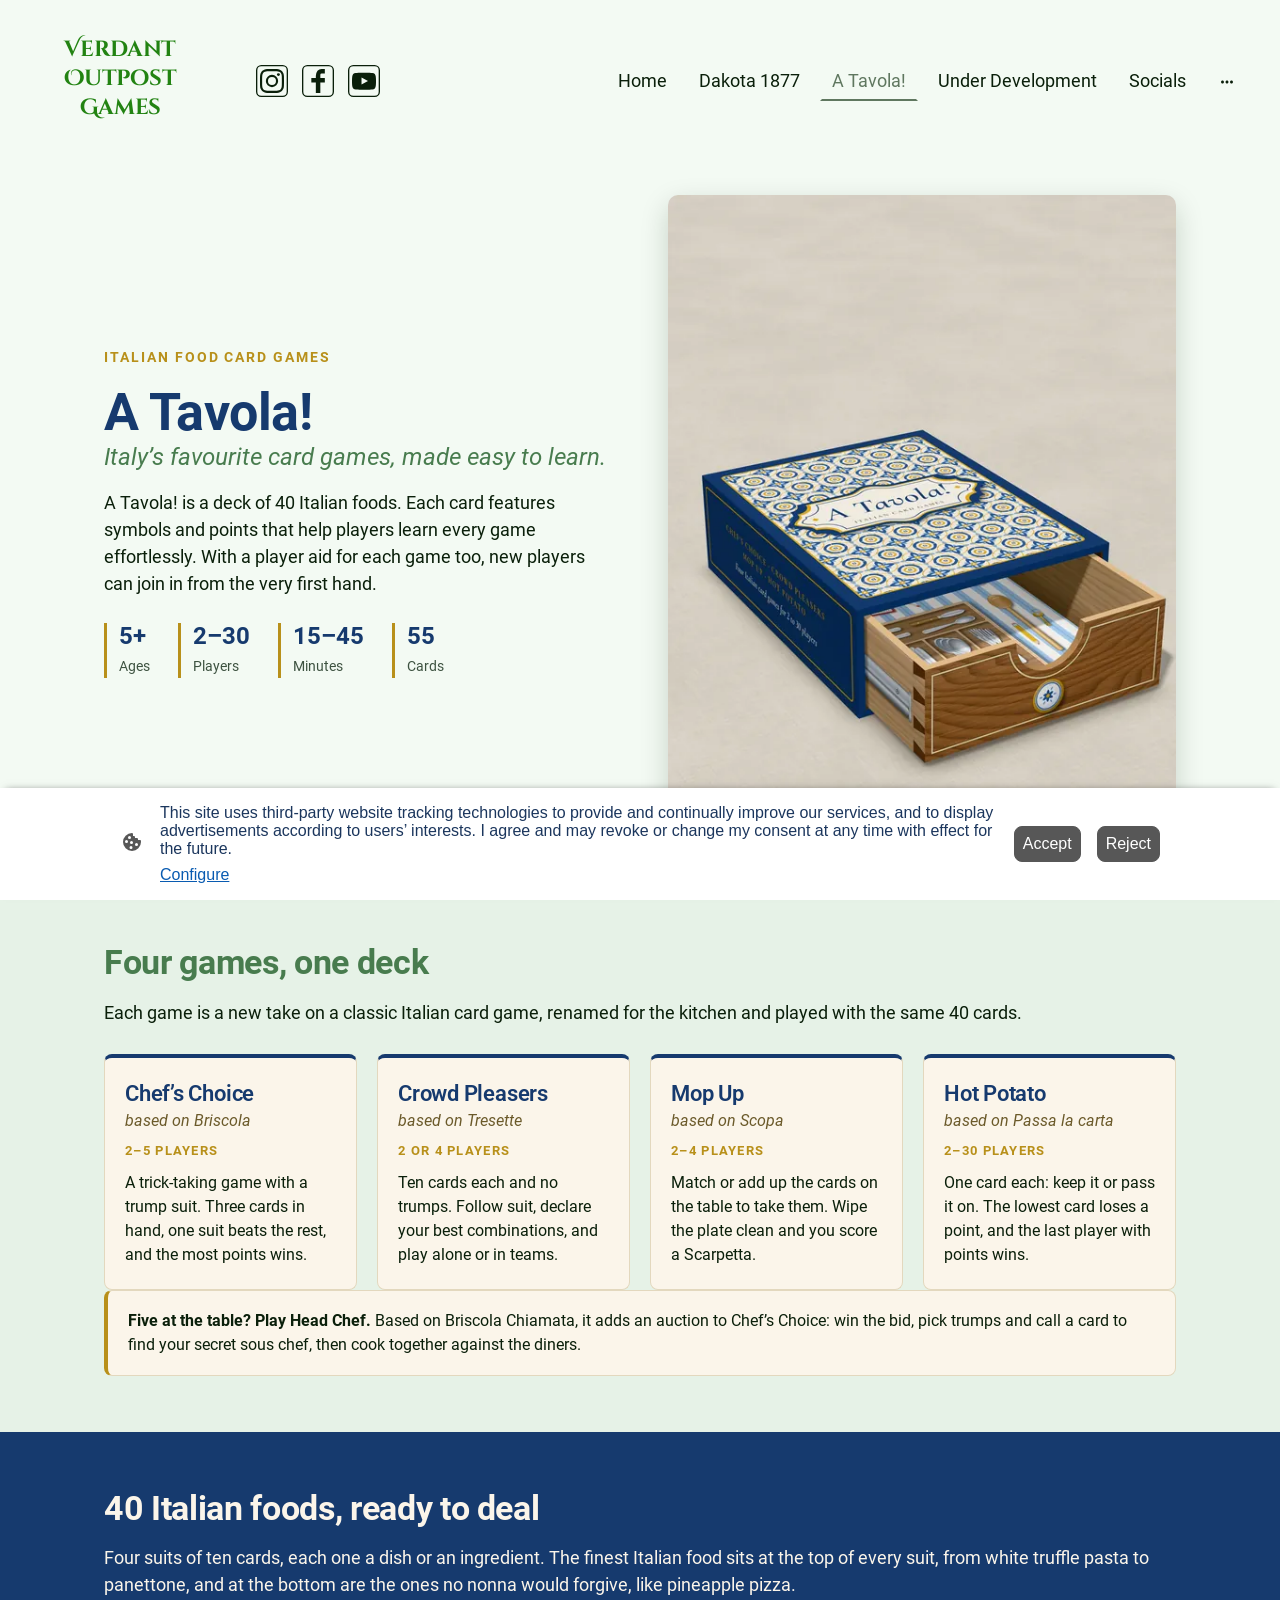
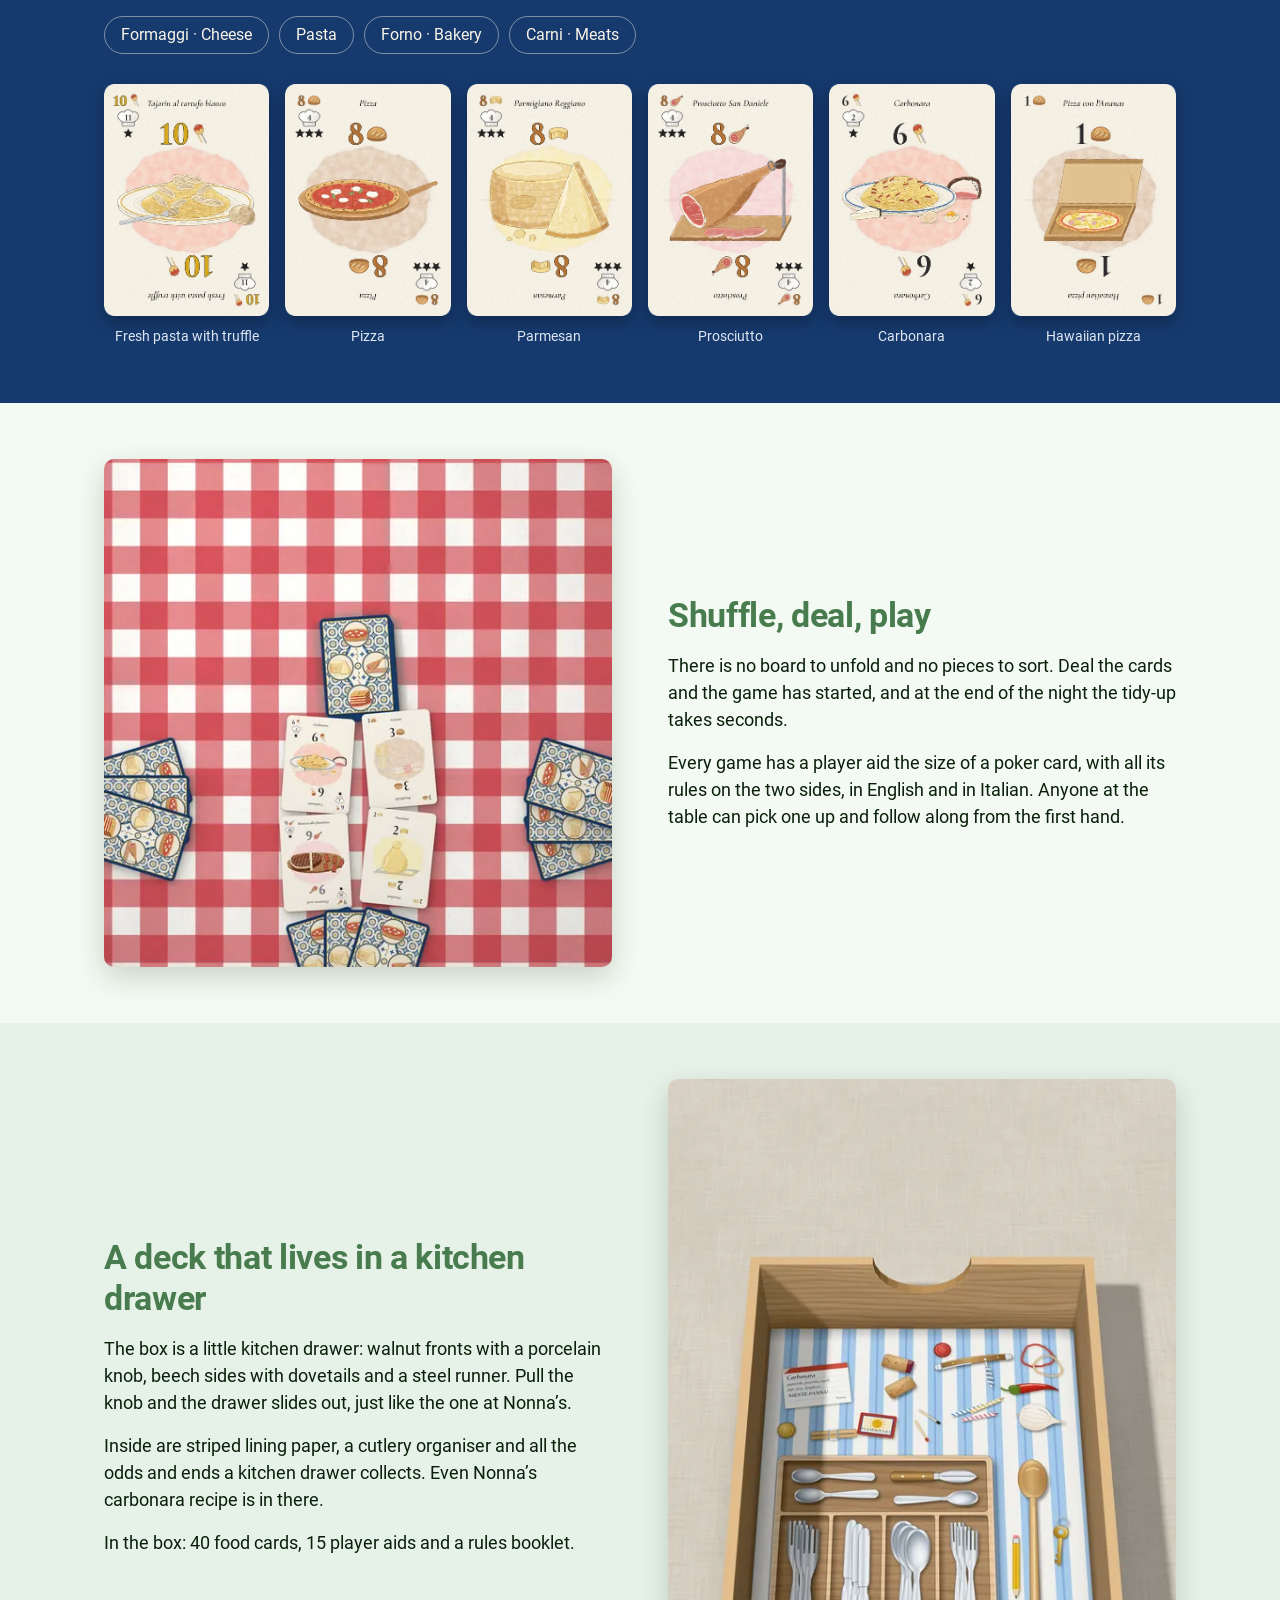
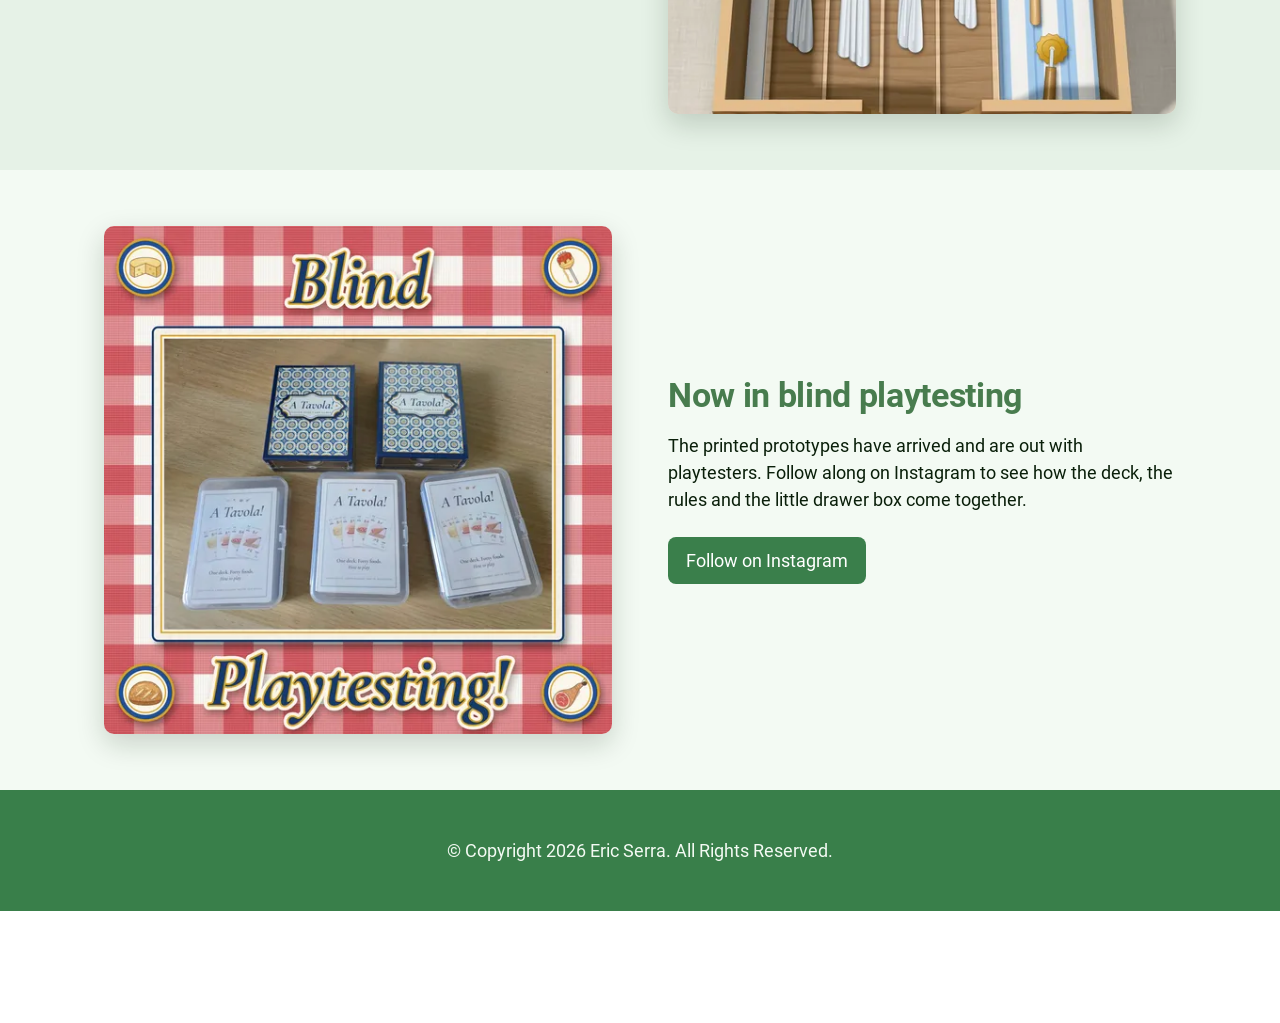
==== commit ee349fc4: "Reword the welcome text to drop 'the Italian table' Co-Authored-By: Claude Fable 5.2 <noreply@anthro" ====
--- a/a-tavola/index.html
+++ b/a-tavola/index.html
@@ -90,7 +90,7 @@
 
 <section class="vo-section vo-section-navy"><div class="vo-wrap">
   <h2>40 Italian foods, ready to deal</h2>
-  <p>Four suits of ten cards, each one a dish or an ingredient. The best of the Italian table sits at the top of every suit, from white truffle pasta to panettone, and at the bottom are the ones no nonna would forgive, like pineapple pizza.</p>
+  <p>Four suits of ten cards, each one a dish or an ingredient. The finest Italian food sits at the top of every suit, from white truffle pasta to panettone, and at the bottom are the ones no nonna would forgive, like pineapple pizza.</p>
   <ul class="vo-suits"><li>Formaggi · Cheese</li><li>Pasta</li><li>Forno · Bakery</li><li>Carni · Meats</li></ul>
   <div class="vo-cards">
     <figure><img loading="lazy" src="../assets/a-tavola/card-pasta-10.webp" width="375" height="525" alt="Playing card: Tajarin al tartufo bianco, the 10 of Pasta" /><figcaption>Fresh pasta with truffle</figcaption></figure>
--- a/assets/site.css
+++ b/assets/site.css
@@ -49,7 +49,7 @@
   font-family: Roboto, Arial, sans-serif;
   font-size: 18px;
   line-height: 1.5;
-  padding-top: 160px; /* clears the overlapping header */
+  padding-top: 24px;
 }
 .vo-page *, .vo-page *::before, .vo-page *::after { box-sizing: border-box; }
 .vo-page img { display: block; max-width: 100%; height: auto; }
@@ -94,13 +94,12 @@
 .vo-button:hover, .vo-button:focus-visible { background: #2f6a3e; }
 
 @media (max-width: 959px) {
-  .vo-page { padding-top: 150px; }
   .vo-games { grid-template-columns: repeat(2, 1fr); }
   .vo-cards { grid-template-columns: repeat(3, 1fr); }
   .vo-split { gap: 36px; }
 }
 @media (max-width: 767px) {
-  .vo-page { font-size: 17px; padding-top: 130px; }
+  .vo-page { font-size: 17px; padding-top: 8px; }
   .vo-section { padding: 40px 0; }
   .vo-page h1 { font-size: 40px; }
   .vo-page h2 { font-size: 28px; }
@@ -111,3 +110,91 @@
   .vo-facts { grid-template-columns: repeat(2, auto); }
   .vo-games { grid-template-columns: 1fr; }
 }
+
+/* ---------- Shared modern type for hand-built pages ---------- */
+.vo-page h1, .vo-page h2, .vo-page h3 { font-family: Roboto, Arial, sans-serif; font-weight: 700; letter-spacing: -0.01em; }
+.vo-page h3 { font-weight: 600; }
+
+/* ---------- Home page ---------- */
+.vo-home, .vo-home.vo-page { padding-top: 0; }
+.vo-home-hero {
+  position: relative;
+  min-height: min(88vh, 820px);
+  display: flex;
+  align-items: flex-end;
+  color: #fff;
+  background: #0a1f0a url(home/hero.webp) center / cover no-repeat;
+  /* slide up behind the header, which is transparent at the top of the page */
+  margin-top: calc(-1 * var(--vo-header-h, 172px));
+}
+.vo-home-hero::before {
+  content: "";
+  position: absolute;
+  inset: 0;
+  background: linear-gradient(90deg, rgba(6, 20, 8, 0.72) 0%, rgba(6, 20, 8, 0.38) 45%, rgba(6, 20, 8, 0) 75%), linear-gradient(180deg, rgba(6, 20, 8, 0.6) 0%, rgba(6, 20, 8, 0.2) 35%, rgba(6, 20, 8, 0.8) 100%);
+}
+.vo-home-hero .vo-wrap { position: relative; width: 100%; padding-top: 200px; padding-bottom: 72px; }
+.vo-home-hero .vo-eyebrow { color: #f0c46a; }
+.vo-home-hero h1 { color: #fff; font-size: clamp(40px, 6.2vw, 76px); line-height: 1.03; max-width: 14ch; }
+.vo-home-hero h1 em { font-style: normal; color: #f0c46a; }
+.vo-home-hero .vo-hero-lead { font-size: clamp(18px, 1.7vw, 22px); line-height: 1.45; max-width: 46ch; margin: 20px 0 28px; color: #eef5ee; }
+.vo-actions { display: flex; flex-wrap: wrap; gap: 12px; }
+.vo-home .vo-button { margin-top: 0; padding: 13px 22px; border-radius: 999px; font-weight: 500; transition: background 0.15s ease, transform 0.15s ease; }
+.vo-home .vo-button:hover, .vo-home .vo-button:focus-visible { transform: translateY(-1px); }
+.vo-button-ghost { background: rgba(255, 255, 255, 0.12); border: 1px solid rgba(255, 255, 255, 0.6); backdrop-filter: blur(4px); }
+.vo-button-ghost:hover, .vo-button-ghost:focus-visible { background: rgba(255, 255, 255, 0.24); }
+.vo-button-outline { background: transparent; color: var(--vo-green-deep); border: 1px solid var(--vo-green-deep); }
+.vo-button-outline:hover, .vo-button-outline:focus-visible { background: var(--vo-green-deep); color: #fff; }
+
+.vo-welcome { display: grid; grid-template-columns: 300px 1fr; gap: 64px; align-items: start; }
+.vo-welcome-side img { width: 132px; border-radius: 16px; box-shadow: 0 8px 22px rgba(10, 31, 10, 0.16); margin-bottom: 22px; }
+.vo-welcome-side h2 { margin-bottom: 0; }
+.vo-welcome-text p { font-size: 19px; line-height: 1.6; }
+.vo-welcome-text p:first-child { font-size: 23px; line-height: 1.45; color: var(--vo-green); }
+
+.vo-section-head { display: flex; justify-content: space-between; align-items: end; gap: 24px; margin-bottom: 30px; }
+.vo-section-head h2 { margin-bottom: 6px; }
+.vo-section-head p { margin: 0; color: #3d5240; }
+.vo-game-grid { display: grid; grid-template-columns: repeat(2, 1fr); gap: 28px; }
+.vo-game-card { display: flex; flex-direction: column; background: #fff; border-radius: 18px; overflow: hidden; text-decoration: none; color: inherit; box-shadow: 0 2px 6px rgba(10, 31, 10, 0.08), 0 14px 34px rgba(10, 31, 10, 0.08); transition: transform 0.2s ease, box-shadow 0.2s ease; }
+.vo-game-card:hover, .vo-game-card:focus-visible { transform: translateY(-4px); box-shadow: 0 4px 10px rgba(10, 31, 10, 0.1), 0 22px 44px rgba(10, 31, 10, 0.16); }
+.vo-game-card-media { aspect-ratio: 16 / 10; overflow: hidden; background: #dfe9df; }
+.vo-game-card-media img { width: 100%; height: 100%; object-fit: cover; transition: transform 0.4s ease; }
+.vo-game-card:hover .vo-game-card-media img { transform: scale(1.04); }
+.vo-game-card-body { padding: 24px 26px 26px; display: flex; flex-direction: column; gap: 10px; flex: 1; }
+.vo-pill { align-self: flex-start; font-size: 12px; font-weight: 700; letter-spacing: 0.1em; text-transform: uppercase; padding: 5px 12px; border-radius: 999px; background: #e6f2e7; color: var(--vo-green-deep); }
+.vo-pill-gold { background: #f6ecd0; color: #7a5d0c; }
+.vo-pill-navy { background: #e1e8f3; color: var(--vo-navy); }
+.vo-game-card h3 { font-size: 26px; color: var(--vo-ink); }
+.vo-game-card p { margin: 0; color: #2c3f2e; }
+.vo-game-card .vo-more { margin-top: auto; padding-top: 8px; font-weight: 600; color: var(--vo-green-deep); }
+.vo-game-card .vo-more::after { content: " \2192"; }
+
+.vo-designer { display: grid; grid-template-columns: 200px 1fr; gap: 48px; align-items: center; }
+.vo-designer img { width: 200px; height: 200px; border-radius: 50%; object-fit: cover; box-shadow: 0 10px 26px rgba(10, 31, 10, 0.2); }
+.vo-follow { text-align: center; }
+.vo-follow p { max-width: 52ch; margin: 0 auto 22px; }
+.vo-follow .vo-actions { justify-content: center; }
+.vo-section-green { background: var(--vo-green-deep); color: #fff; }
+.vo-section-green h2 { color: #fff; }
+.vo-section-green .vo-button { background: #fff; color: var(--vo-green-deep); }
+.vo-section-green .vo-button:hover, .vo-section-green .vo-button:focus-visible { background: #e6f2e7; }
+
+@media (max-width: 959px) {
+  .vo-welcome { grid-template-columns: 1fr; gap: 28px; }
+  .vo-welcome-side { display: flex; align-items: center; gap: 20px; }
+  .vo-welcome-side img { width: 88px; margin-bottom: 0; }
+}
+@media (max-width: 767px) {
+  .vo-home-hero { min-height: 78vh; }
+  .vo-home-hero .vo-wrap { padding-top: 150px; padding-bottom: 44px; }
+  .vo-game-grid { grid-template-columns: 1fr; gap: 22px; }
+  .vo-section-head { display: block; }
+  .vo-designer { grid-template-columns: 1fr; gap: 24px; justify-items: start; }
+  .vo-designer img { width: 130px; height: 130px; }
+  .vo-welcome-text p { font-size: 17px; }
+  .vo-welcome-text p:first-child { font-size: 20px; }
+}
+@media (prefers-reduced-motion: reduce) {
+  .vo-game-card, .vo-game-card-media img, .vo-home .vo-button, .vo-socials a { transition: none; }
+}
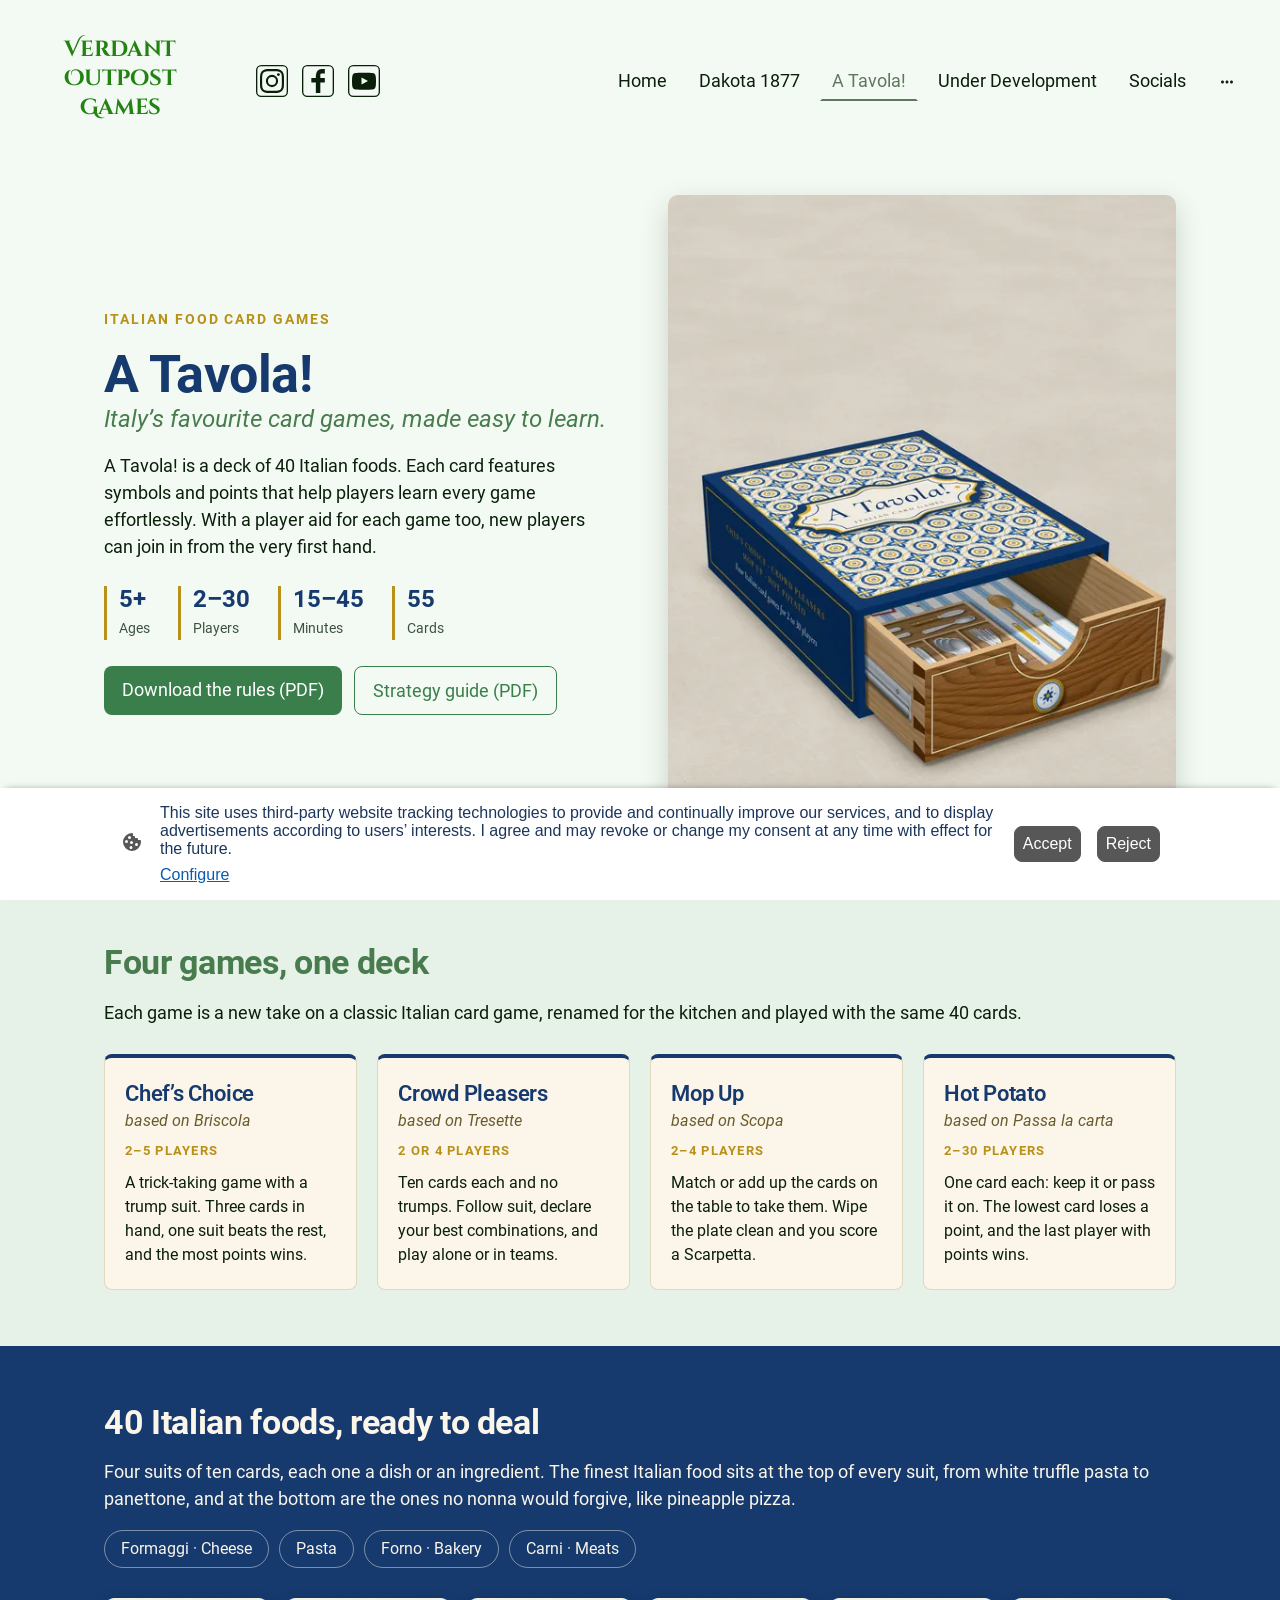
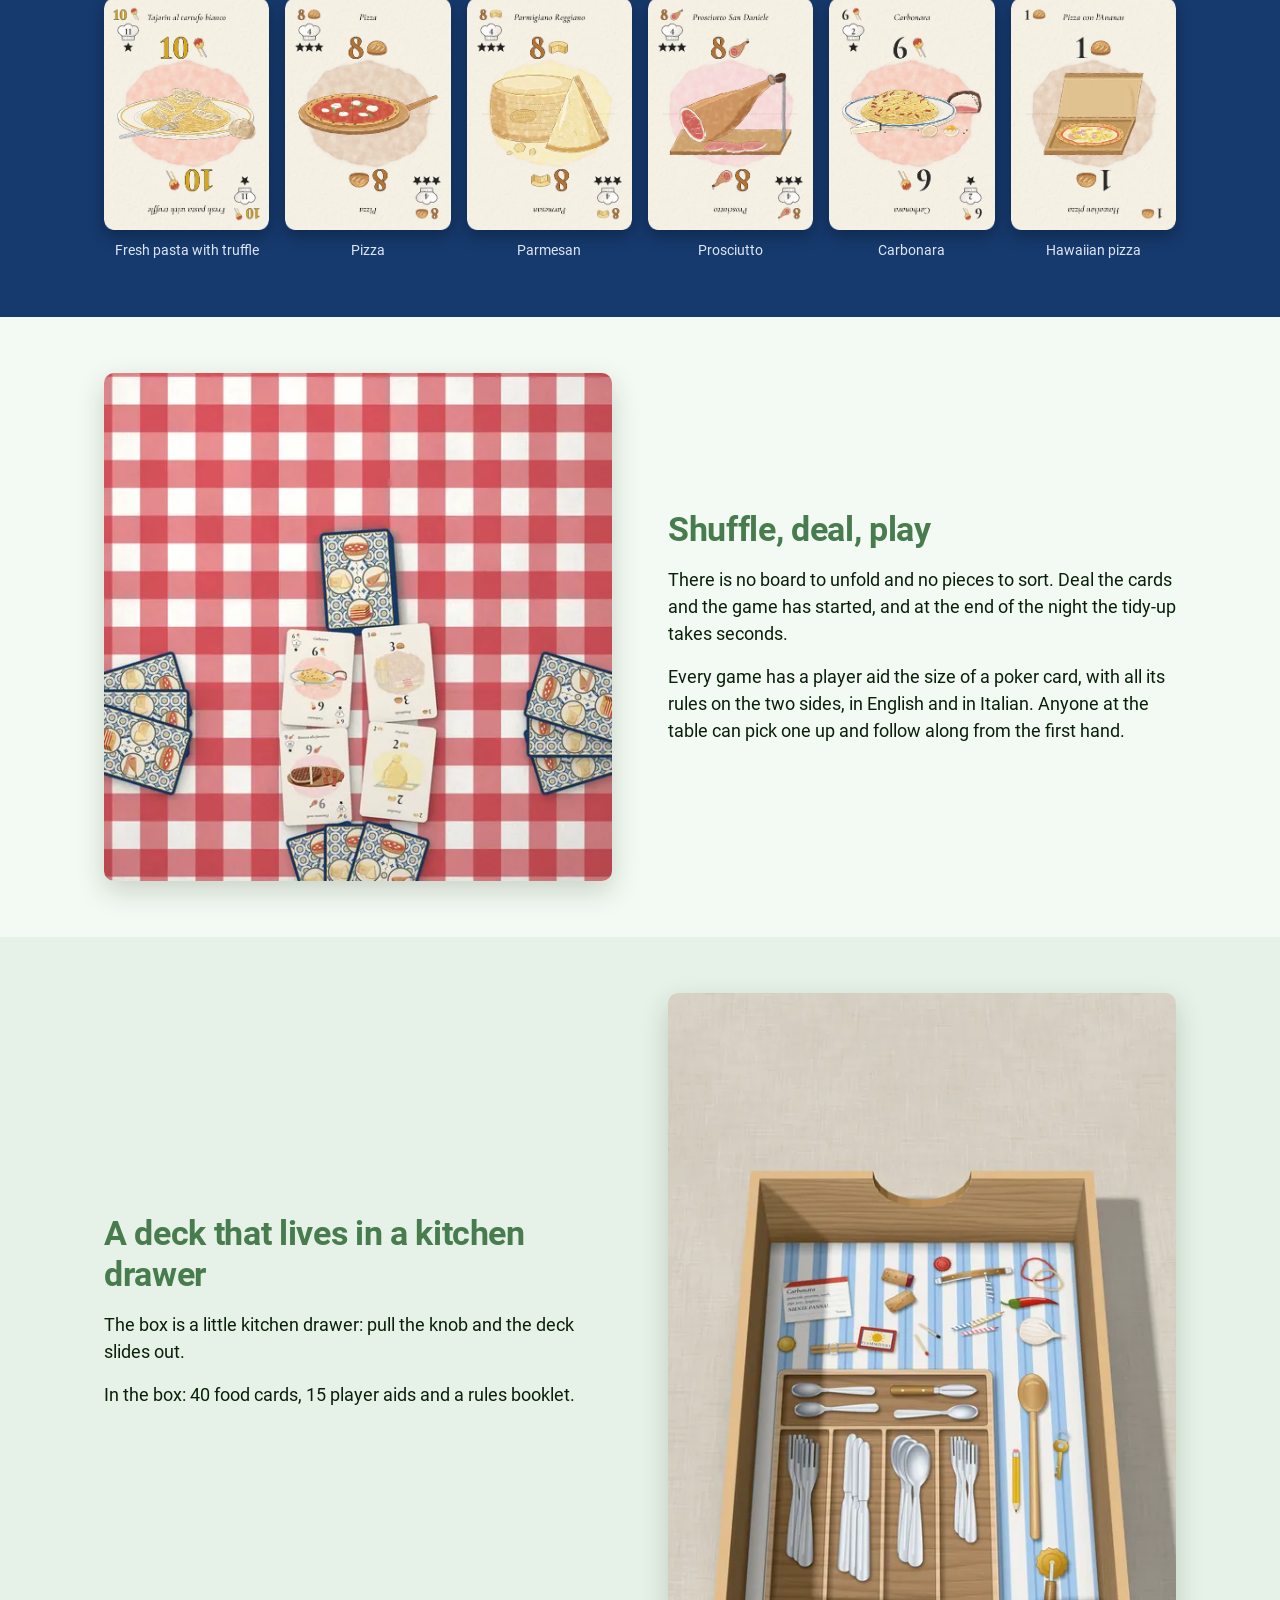
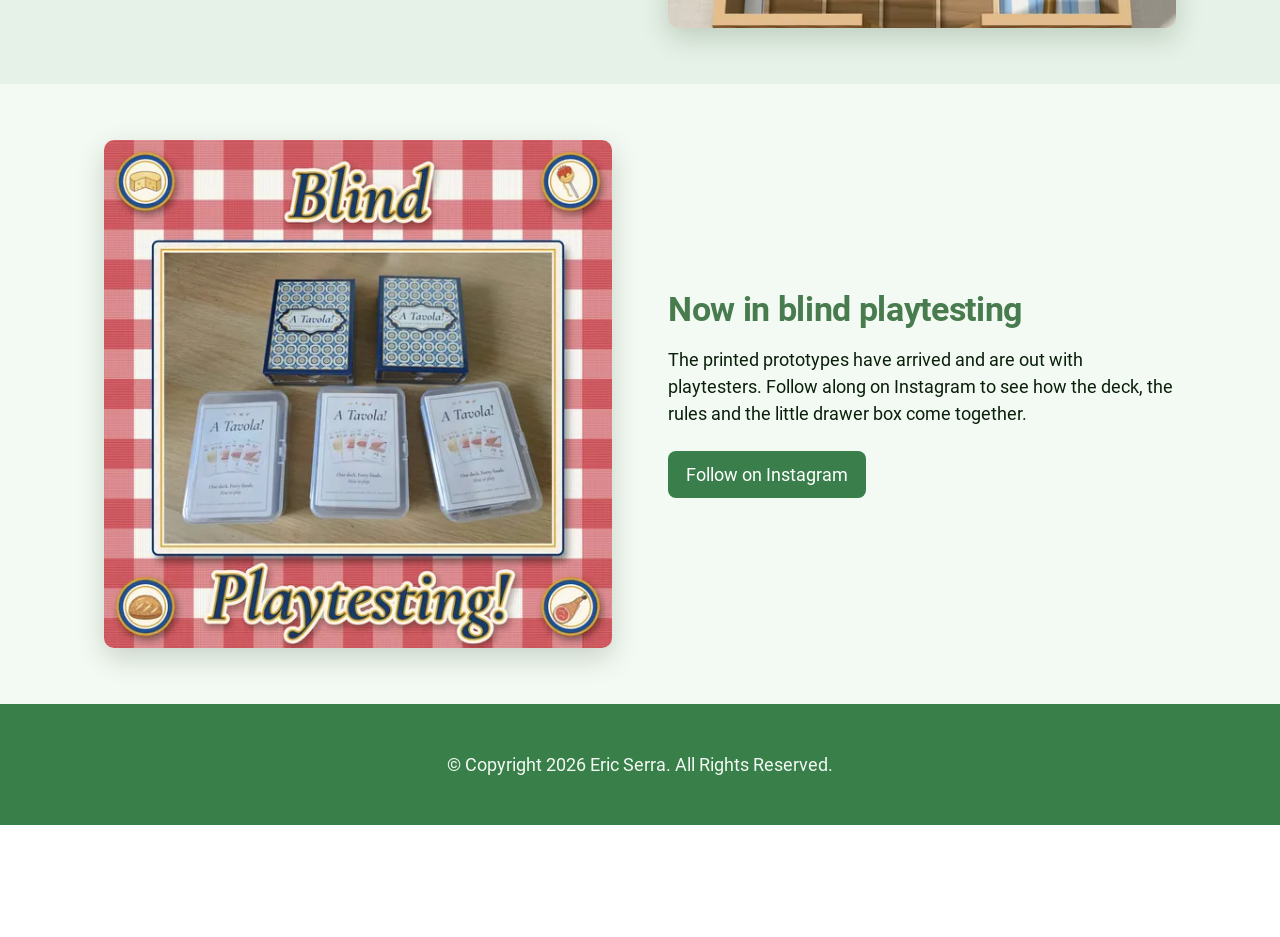
==== commit 0dd09777: "Add rules and strategy guide downloads to the A Tavola! page The page now links to the rulebook PDF " ====
--- a/a-tavola/index.html
+++ b/a-tavola/index.html
@@ -72,6 +72,10 @@
       <li><strong>15–45</strong><span>Minutes</span></li>
       <li><strong>55</strong><span>Cards</span></li>
     </ul>
+    <div class="vo-actions vo-downloads">
+      <a class="vo-button" href="../assets/a-tavola/downloads/a-tavola-rules.pdf" download>Download the rules (PDF)</a>
+      <a class="vo-button vo-button-outline" href="../assets/a-tavola/downloads/a-tavola-strategy-guide.pdf" download>Strategy guide (PDF)</a>
+    </div>
   </div>
   <div class="vo-split-media"><img src="../assets/a-tavola/box.webp" srcset="../assets/a-tavola/box-540.webp 540w, ../assets/a-tavola/box.webp 1080w" sizes="(min-width: 768px) 520px, 92vw" width="1080" height="1350" alt="The A Tavola! box, patterned like blue and gold tiles, with its wooden drawer slightly open" /></div>
 </div></section>
@@ -85,7 +89,6 @@
     <article class="vo-game"><h3>Mop Up</h3><p class="vo-based">based on Scopa</p><p class="vo-players">2–4 players</p><p>Match or add up the cards on the table to take them. Wipe the plate clean and you score a Scarpetta.</p></article>
     <article class="vo-game"><h3>Hot Potato</h3><p class="vo-based">based on Passa la carta</p><p class="vo-players">2–30 players</p><p>One card each: keep it or pass it on. The lowest card loses a point, and the last player with points wins.</p></article>
   </div>
-  <p class="vo-note"><strong>Five at the table? Play Head Chef.</strong> Based on Briscola Chiamata, it adds an auction to Chef’s Choice: win the bid, pick trumps and call a card to find your secret sous chef, then cook together against the diners.</p>
 </div></section>
 
 <section class="vo-section vo-section-navy"><div class="vo-wrap">
@@ -114,8 +117,7 @@
 <section class="vo-section vo-section-tint"><div class="vo-wrap vo-split">
   <div>
     <h2>A deck that lives in a kitchen drawer</h2>
-    <p>The box is a little kitchen drawer: walnut fronts with a porcelain knob, beech sides with dovetails and a steel runner. Pull the knob and the drawer slides out, just like the one at Nonna’s.</p>
-    <p>Inside are striped lining paper, a cutlery organiser and all the odds and ends a kitchen drawer collects. Even Nonna’s carbonara recipe is in there.</p>
+    <p>The box is a little kitchen drawer: pull the knob and the deck slides out.</p>
     <p>In the box: 40 food cards, 15 player aids and a rules booklet.</p>
   </div>
   <div class="vo-split-media"><img loading="lazy" src="../assets/a-tavola/drawer.webp" srcset="../assets/a-tavola/drawer-540.webp 540w, ../assets/a-tavola/drawer.webp 1080w" sizes="(min-width: 768px) 520px, 92vw" width="1080" height="1350" alt="The drawer seen from above, with lining paper, a cutlery organiser and kitchen odds and ends" /></div>
--- a/assets/site.css
+++ b/assets/site.css
@@ -198,3 +198,6 @@
 @media (prefers-reduced-motion: reduce) {
   .vo-game-card, .vo-game-card-media img, .vo-home .vo-button, .vo-socials a { transition: none; }
 }
+
+.vo-downloads { margin-top: 26px; }
+.vo-downloads .vo-button { margin-top: 0; }
